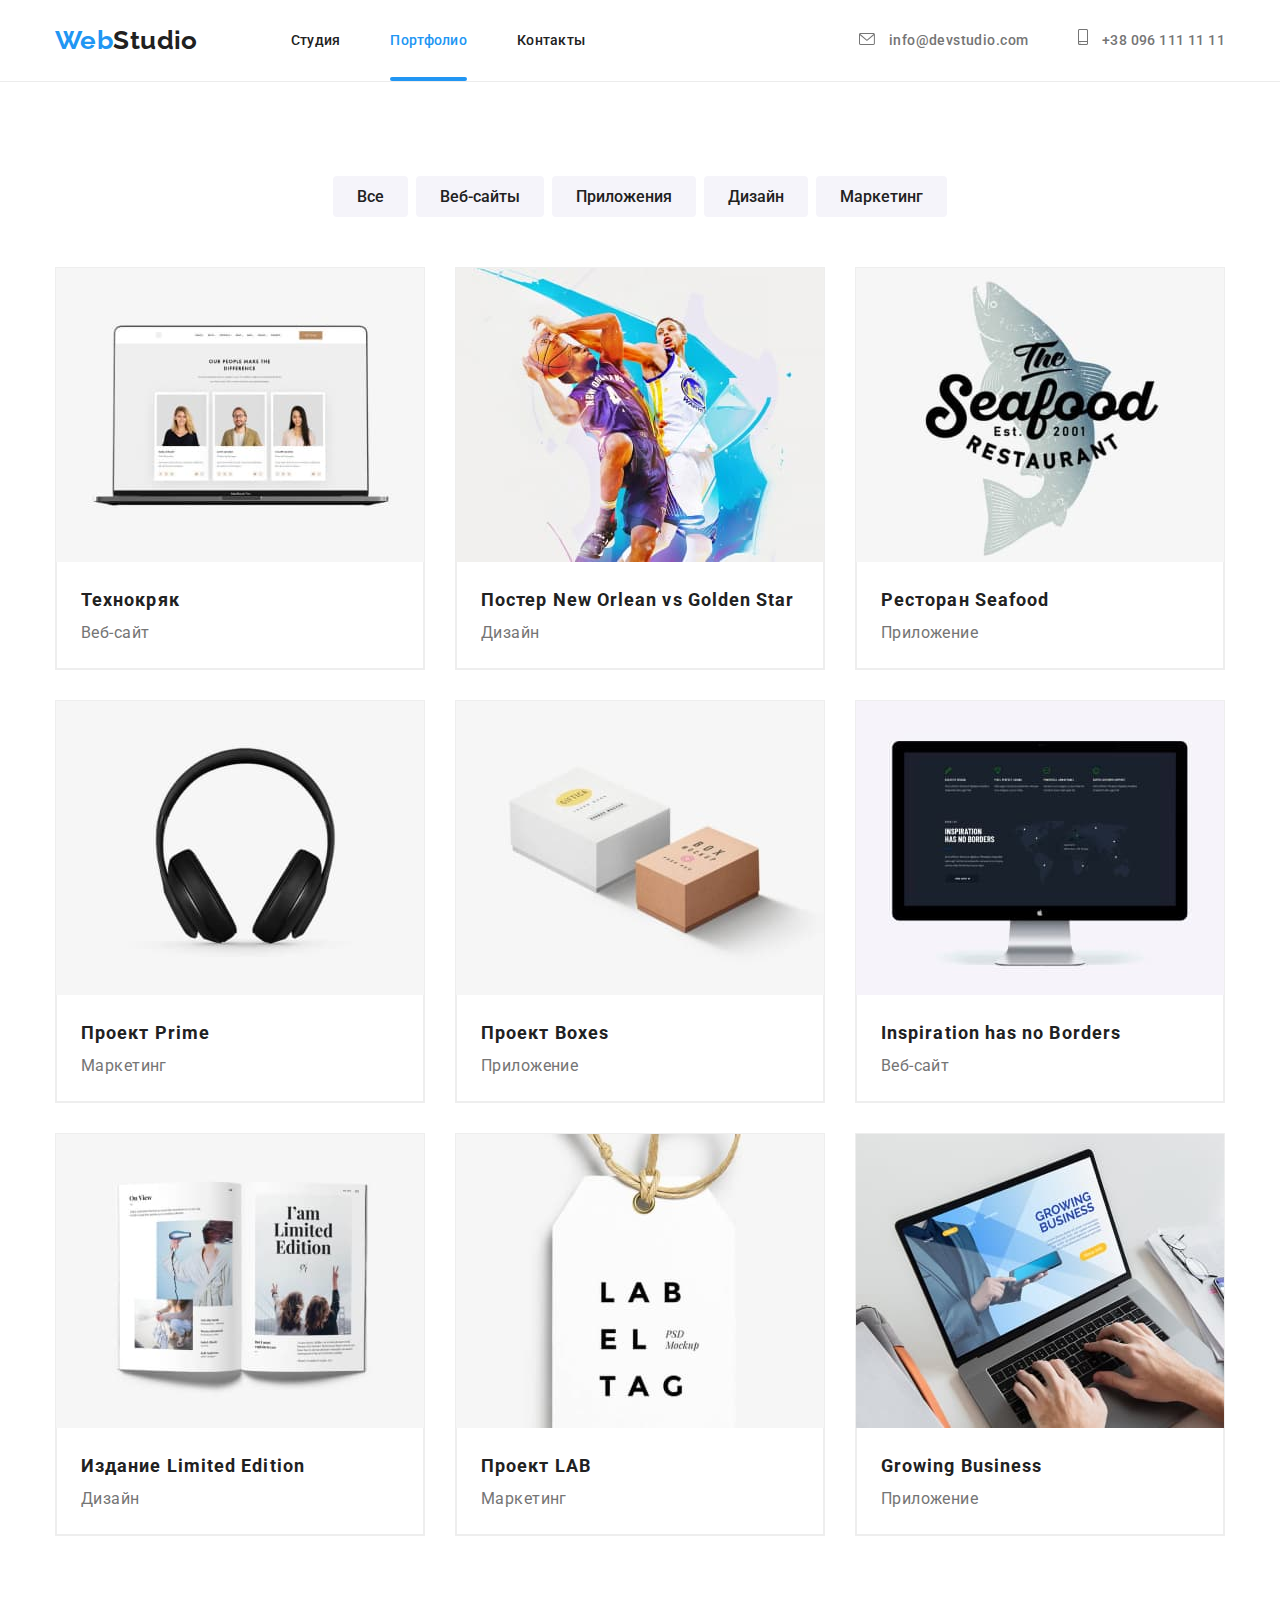
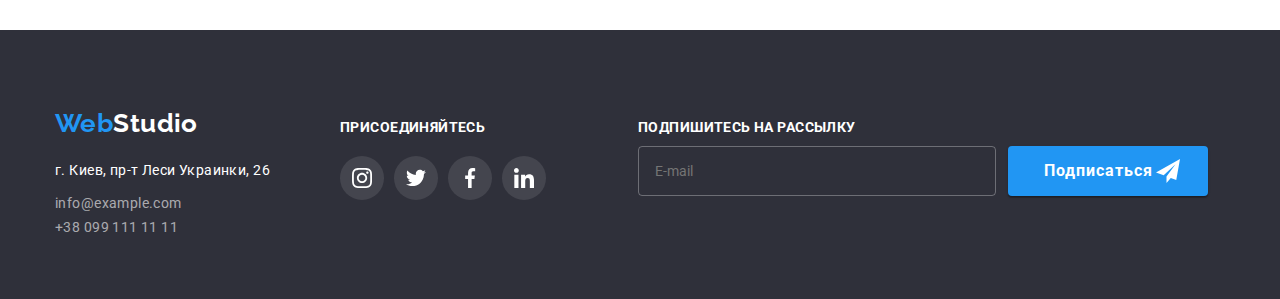
==== portfolio.html @ 6b0cdc9d "Добавление файлов с ДЗ 7" ====
<!DOCTYPE html>
<html lang="ru">
  <head>
    <meta charset="UTF-8" />
    <meta http-equiv="X-UA-Compatible" content="IE=edge" />
    <meta name="viewport" content="width=device-width, initial-scale=1.0" />
    <title>WebStudio - Portfolio</title>
    <link href="https://fonts.googleapis.com" rel="preconnect" />
    <link href="https://fonts.gstatic.com" rel="preconnect" crossorigin />
    <link
      href="https://fonts.googleapis.com/css2?family=Raleway:wght@700&family=Roboto:wght@400;500;700;900&display=swap"
      rel="stylesheet"
    />
    <link
      rel="stylesheet"
      href="https://cdnjs.cloudflare.com/ajax/libs/modern-normalize/1.1.0/modern-normalize.min.css"
    />
    <link rel="stylesheet" href="./css/main.min.css" />
  </head>
  <body>
    <header class="header">
      <div class="container header-container">
        <nav class="header__navigation">
          <a href="./index.html" class="logo logo--dark"
            ><span class="web">Web</span>Studio</a
          >
          <ul class="header__list list">
            <li class="header__item">
              <a href="./index.html" class="header__link">Студия</a>
            </li>
            <li class="header__item">
              <a href="./portfolio.html" class="header__link current"
                >Портфолио</a
              >
            </li>
            <li class="header__item">
              <a href="" class="header__link">Контакты</a>
            </li>
          </ul>
        </nav>
        <ul class="header__contacts list">
          <li class="header__contacts-item">
            <a href="mailto:info@devstudio.com" class="header__contacts-link">
              <svg class="header__contacts-icon" width="16" height="12">
                <use href="./images-studio/icons.svg#icon-mail"></use>
              </svg>
              info@devstudio.com</a
            >
          </li>
          <li class="header__contacts-item">
            <a href="tel:+380961111111" class="header__contacts-link">
              <svg class="header__contacts-icon" width="10" height="16">
                <use href="./images-studio/icons.svg#icon-smartphone"></use>
              </svg>
              +38 096 111 11 11</a
            >
          </li>
        </ul>
      </div>
    </header>

    <main>
      <section class="menu section">
        <div class="gallery container">
          <ul class="gallery__menu list">
            <li class="gallery__item">
              <button type="button" class="gallery__button">Все</button>
            </li>
            <li class="gallery__item">
              <button type="button" class="gallery__button">Веб-сайты</button>
            </li>
            <li class="gallery__item">
              <button type="button" class="gallery__button">Приложения</button>
            </li>
            <li class="gallery__item">
              <button type="button" class="gallery__button">Дизайн</button>
            </li>
            <li class="gallery__item">
              <button type="button" class="gallery__button">Маркетинг</button>
            </li>
          </ul>
        </div>
        <div class="container projects-container">
          <ul class="projects__list list">
            <li class="projects__item">
              <article class="projects__card">
                <div class="projects__thumb">
                  <img
                    src="./images-porfolio/portfolio1.jpg"
                    alt="Технокряк"
                    width="370"
                    height="294"
                  />
                  <div class="projects__modal">
                    <p>
                      Технокряк это современная площадка распространения
                      коронавируса. Компании используют эту платформу для
                      цифрового шпионажа и атак на защищённые сервера
                      конкурентов.
                    </p>
                  </div>
                </div>
                <div class="projects__wrap">
                  <h2 class="projects__name logo--dark">Технокряк</h2>
                  <p class="projects__info">Веб-сайт</p>
                </div>
              </article>
            </li>
            <li class="projects__item">
              <article class="projects__card">
                <div class="projects__thumb">
                  <img
                    src="./images-porfolio/portfolio2.jpg"
                    alt="Постер"
                    width="370"
                    height="294"
                  />
                  <div class="projects__modal">
                    <p>
                      Lorem ipsum dolor sit amet consectetur, adipisicing elit.
                      Tempora ducimus non voluptate distinctio! Repellendus qui
                      nesciunt suscipit aliquid?
                    </p>
                  </div>
                </div>
                <div class="projects__wrap">
                  <h2 class="projects__name logo--dark">
                    Постер New Orlean vs Golden Star
                  </h2>
                  <p class="projects__info">Дизайн</p>
                </div>
              </article>
            </li>
            <li class="projects__item">
              <article class="projects__card">
                <div class="projects__thumb">
                  <img
                    src="./images-porfolio/portfolio3.jpg"
                    alt="Ресторан"
                    width="370"
                    height="294"
                  />
                  <div class="projects__modal">
                    <p>
                      Lorem ipsum dolor sit amet consectetur, adipisicing elit.
                      Tempora ducimus non voluptate distinctio! Repellendus qui
                      nesciunt suscipit aliquid?
                    </p>
                  </div>
                </div>
                <div class="projects__wrap">
                  <h2 class="projects__name logo--dark">Ресторан Seafood</h2>
                  <p class="projects__info">Приложение</p>
                </div>
              </article>
            </li>
            <li class="projects__item">
              <article class="projects__card">
                <div class="projects__thumb">
                  <img
                    src="./images-porfolio/portfolio4.jpg"
                    alt="Проект Prime"
                    width="370"
                    height="294"
                  />
                  <div class="projects__modal">
                    <p>
                      Lorem ipsum dolor sit amet consectetur, adipisicing elit.
                      Tempora ducimus non voluptate distinctio! Repellendus qui
                      nesciunt suscipit aliquid?
                    </p>
                  </div>
                </div>
                <div class="projects__wrap">
                  <h2 class="projects__name logo--dark">Проект Prime</h2>
                  <p class="projects__info">Маркетинг</p>
                </div>
              </article>
            </li>
            <li class="projects__item">
              <article class="projects__card">
                <div class="projects__thumb">
                  <img
                    src="./images-porfolio/portfolio5.jpg"
                    alt="Проект Boxes"
                    width="370"
                    height="294"
                  />
                  <div class="projects__modal">
                    <p>
                      Lorem ipsum dolor sit amet consectetur, adipisicing elit.
                      Tempora ducimus non voluptate distinctio! Repellendus qui
                      nesciunt suscipit aliquid?
                    </p>
                  </div>
                </div>
                <div class="projects__wrap">
                  <h2 class="projects__name logo--dark">Проект Boxes</h2>
                  <p class="projects__info">Приложение</p>
                </div>
              </article>
            </li>
            <li class="projects__item">
              <article class="projects__card">
                <div class="projects__thumb">
                  <img
                    src="./images-porfolio/portfolio6.jpg"
                    alt="Без границ"
                    width="370"
                    height="294"
                  />
                  <div class="projects__modal">
                    <p>
                      Lorem ipsum dolor sit amet consectetur, adipisicing elit.
                      Tempora ducimus non voluptate distinctio! Repellendus qui
                      nesciunt suscipit aliquid?
                    </p>
                  </div>
                </div>
                <div class="projects__wrap">
                  <h2 class="projects__name logo--dark">Inspiration has no Borders</h2>
                  <p class="projects__info">Веб-сайт</p>
                </div>
              </article>
            </li>
            <li class="projects__item">
              <article class="projects__card">
                <div class="projects__thumb">
                  <img
                    src="./images-porfolio/portfolio7.jpg"
                    alt="Издание"
                    width="370"
                    height="294"
                  />
                  <div class="projects__modal">
                    <p>
                      Lorem ipsum dolor sit amet consectetur, adipisicing elit.
                      Tempora ducimus non voluptate distinctio! Repellendus qui
                      nesciunt suscipit aliquid?
                    </p>
                  </div>
                </div>
                <div class="projects__wrap">
                  <h2 class="projects__name logo--dark">Издание Limited Edition</h2>
                  <p class="projects__info">Дизайн</p>
                </div>
              </article>
            </li>
            <li class="projects__item">
              <article class="projects__card">
                <div class="projects__thumb">
                  <img
                    src="./images-porfolio/portfolio8.jpg"
                    alt="Проект LAB"
                    width="370"
                    height="294"
                  />
                  <div class="projects__modal">
                    <p>
                      Lorem ipsum dolor sit amet consectetur, adipisicing elit.
                      Tempora ducimus non voluptate distinctio! Repellendus qui
                      nesciunt suscipit aliquid?
                    </p>
                  </div>
                </div>
                <div class="projects__wrap">
                  <h2 class="projects__name logo--dark">Проект LAB</h2>
                  <p class="projects__info">Маркетинг</p>
                </div>
              </article>
            </li>
            <li class="projects__item">
              <article class="projects__card">
                <div class="projects__thumb">
                  <img
                    src="./images-porfolio/portfolio9.jpg"
                    alt="Бизнес"
                    width="370"
                    height="294"
                  />
                  <div class="projects__modal">
                    <p>
                      Lorem ipsum dolor sit amet consectetur, adipisicing elit.
                      Tempora ducimus non voluptate distinctio! Repellendus qui
                      nesciunt suscipit aliquid?
                    </p>
                  </div>
                </div>
                <div class="projects__wrap">
                  <h2 class="projects__name logo--dark">Growing Business</h2>
                  <p class="projects__info">Приложение</p>
                </div>
              </article>
            </li>
          </ul>
        </div>
      </section>
    </main>

    <footer class="footer">
      <div class="container footer__container">
        <div>
          <a href="./index.html" class="logo"
            ><span class="web">Web</span><span class="logo--light">Studio</span></a
          >
          <address class="footer-nav">
            <p class="footer__address">г. Киев, пр-т Леси Украинки, 26</p>
            <a href="mailto:info@example.com" class="footer__link"
              >info@example.com</a
            >
            <a href="tel:+380991111111" class="footer__link"
              >+38 099 111 11 11</a
            >
          </address>
        </div>
        <div class="footer__social-networks">
          <p class="social__networks-title">Присоединяйтесь</p>
          <ul class="social__networks-list list">
            <li class="social__networks-item">
              <a href="" class="social__networks-link">
                <svg class="social__networks-icon" width="20" height="20">
                  <use href="./images-studio/icons.svg#icon-instagram"></use>
                </svg>
              </a>
            </li>
            <li class="social__networks-item">
              <a href="" class="social__networks-link">
                <svg class="social__networks-icon" width="20" height="20">
                  <use href="./images-studio/icons.svg#icon-twitter"></use>
                </svg>
              </a>
            </li>
            <li class="social__networks-item">
              <a href="" class="social__networks-link">
                <svg class="social__networks-icon" width="20" height="20">
                  <use href="./images-studio/icons.svg#icon-facebook"></use>
                </svg>
              </a>
            </li>
            <li class="social__networks-item">
              <a href="" class="social__networks-link">
                <svg class="social__networks-icon" width="20" height="20">
                  <use href="./images-studio/icons.svg#icon-linkedin"></use>
                </svg>
              </a>
            </li>
          </ul>
        </div>
        <div class="footer__join-container">
          <h3>Подпишитесь на рассылку</h3>
          <div class="footer__join">
            <label class="footer-label">
              <input
                class="footer__join-input"
                type="email"
                name="userEmail"
                placeholder="E-mail"
                required
              />
            </label>
            <button class="footer__join-button button" type="submit">
              Подписаться
            </button>
            <svg class="footer__join-icon" width="24" height="24">
              <use href="./images-studio/icons.svg#icon-send"></use>
            </svg>
          </div>
        </div>
      </div>
    </footer>
  </body>
</html>
---- css/main.min.css ----
:root{--primary-text-color: #757575;--title-text-color: #212121;--accent-color: #2196f3;--background-button: #188ce8;--white-color: #ffffff;--background-color: #e5e5e5;--hero-background-color: #2f303a;--second-accent-color: #000000;--grid-background: #f5f4fa;--icon-color: #afb1b8}body{background-color:var(--title-color);color:var(--primary-text-color);font-family:Roboto, sans-serif;letter-spacing:0.03em;font-weight:400;font-size:14px;line-height:1.7}html{box-sizing:border-box}*,*::after,*::before{box-sizing:inherit}img{display:block}.list{list-style:none;padding:0;margin:0}h1,h2,h3,p,ul{margin-top:0;margin-bottom:0}.web{color:var(--accent-color)}.section{padding:94px 0px}.container{width:1200px;margin-left:auto;margin-right:auto;padding-left:15px;padding-right:15px}.header-container{display:flex;justify-content:space-between}.header{border-bottom:1px solid #ececec}.header__navigation{display:flex;align-items:center}.header__list{display:flex;justify-content:space-between;margin-left:93px}.header .logo{color:var(--second-accent-color);font-family:Raleway;font-weight:700;font-size:26px;line-height:1.2;text-decoration:none;transition-property:color;transition-duration:250ms;transition-timing-function:cubic-bezier(0.4, 0, 0.2, 1)}.header .logo:hover{color:var(--accent-color)}.header .logo--dark{color:var(--title-text-color)}.header .logo--light{color:var(--white-color)}.header__item,.header__contacts-item{margin-right:50px}.header__item:last-child,.header__contacts-item:last-child{margin-right:0}.header__link{display:block;color:var(--primary-text-color);letter-spacing:0.02em;padding-top:32px;padding-bottom:32px;position:relative;transition:color 250ms cubic-bezier(0.4, 0, 0.2, 1)}.header__link:hover,.header__link:focus{color:var(--accent-color)}.header__link,.header__contacts-link,.header__link.current{color:var(--title-text-color);font-weight:500;font-size:14px;line-height:1.2;text-decoration:none;transition-property:color;transition-duration:250ms;transition-timing-function:cubic-bezier(0.4, 0, 0.2, 1)}.header__contacts-link:hover,.header__contacts-link:focus{color:var(--accent-color)}.header__link.current{color:var(--accent-color)}.header__link.current::after{content:"";width:100%;height:4px;border-radius:2px;background-color:var(--accent-color);position:absolute;left:0;bottom:0}.header__contacts{display:flex;margin-left:auto;align-items:center}.header__contacts-link{color:var(--primary-text-color);text-decoration:none;transition:color 250ms cubic-bezier(0.4, 0, 0.2, 1)}.header__contacts-icon{fill:currentColor;margin-right:10px}.hero{display:flex;padding-top:0;text-align:center;padding-top:200px;padding-bottom:200px;border:1px solid #ececec}.hero__title{color:var(--white-color);font-weight:900;font-size:44px;line-height:1.36;text-align:center;letter-spacing:0.06em;margin-top:0;margin-bottom:30px;text-transform:uppercase}.hero__button{display:inline-block;border-radius:4px;border:4px transparent;color:var(--white-color);background-color:var(--background-button);min-width:200px;height:50px;font-family:inherit;font-weight:700;font-size:16px;line-height:1.87;cursor:pointer;transition:color 250ms cubic-bezier(0.4, 0, 0.2, 1),background-color 250ms cubic-bezier(0.4, 0, 0.2, 1)}.hero__button:hover,.hero__button:focus{color:var(--accent-color);background-color:var(--white-color)}.hero.section{margin-left:auto;margin-right:auto;max-width:1600px;height:600px;background-color:var(--hero-background-color);background-image:linear-gradient(rgba(47,48,58,0.4), rgba(47,48,58,0.4)),url(../images-studio/header-bg.jpg);background-repeat:no-repeat;background-size:cover;background-position:center}.feature__list{display:flex;flex-direction:row;flex-wrap:nowrap}.feature__item{width:270px;margin-right:30px}.feature__item:last-child{margin-right:0}.feature__title{color:var(--title-text-color);font-weight:700;font-size:14px;line-height:1.1;text-transform:uppercase;margin-bottom:10px}.feature__text{color:var(--text-color);font-size:14px;line-height:1.7}.feature__box{margin-bottom:30px;height:120px;display:flex;justify-content:center;align-items:center;background:#f5f4fa;border-radius:4px}.feature__icon{width:70px;height:70px}.work{padding-top:0px}.work__title{color:var(--title-text-color);font-weight:700;font-size:36px;line-height:1.2;text-align:center;margin-bottom:50px}.work__list{display:flex;justify-content:space-between}.work__item{position:relative}.work__item:last-child{margin-right:0}.work__mission{display:block;position:absolute;background-color:rgba(47,48,58,0.8);height:70px;width:370px;top:50%;left:50%;transform:translate(-50%, 110%)}.work__mission-title{font-style:normal;font-weight:700;font-size:14px;line-height:16px;text-align:center;letter-spacing:0.03em;text-transform:uppercase;color:#ffffff;align-items:center;padding:27px 82px 27px 83px}.team{display:flex;padding-top:94px;padding-bottom:94px;background-color:#f5f4fa;margin-bottom:0}.team__title{color:var(--title-text-color);font-weight:700;font-size:36px;line-height:1.2;text-align:center;margin-bottom:50px}.team__item{background-color:var(--white-color);margin-right:30px;border-radius:0px 0px 4px 4px;box-shadow:0px 1px 3px rgba(0,0,0,0.12),0px 1px 1px rgba(0,0,0,0.14),0px 2px 1px rgba(0,0,0,0.2)}.team__item:last-child{margin-right:0}.team__list{display:flex}.team__wrap{border-radius:0px 0px 4px 4px;padding-top:30px;padding-bottom:30px}.team__list-title{color:var(--title-text-color);font-weight:500;font-size:16px;line-height:1.19;text-align:center;margin-bottom:10px}.team__list-position{color:var(--text-color);font-size:16px;line-height:1.19;text-align:center;margin-bottom:16px}.team__item{margin-right:30px}.team__item:last-child{margin-right:0}.team__social-list{display:flex;list-style:none;align-items:center;padding-left:32px}.team__social-item+.team__social-item{margin-left:10px}.team__social-link{width:44px;height:44px;background-color:#ffffff;border-radius:50%;display:flex;justify-content:center;align-items:center;color:var(--icon-color);transition:background-color 250ms cubic-bezier(0.4, 0, 0.2, 1),color 250ms cubic-bezier(0.4, 0, 0.2, 1)}.team__social-link:hover,.team__social-link:focus{background-color:#2196f3;color:#ffffff}.team__social-icon{fill:currentColor}.clients.list{display:flex}.clients__title{text-align:center;margin-bottom:50px;font-weight:700;font-size:36px;line-height:1.1;letter-spacing:0.03em;color:var(--second-accent-color)}.clients__item{margin-right:30px}.clients__item:last-child{margin-right:0}.clients__link{display:flex;justify-content:center;align-items:center;width:170px;height:92px;border:1px solid #afb1b8;border-radius:4px;fill:#afb1b8;transition:border 250ms cubic-bezier(0.4, 0, 0.2, 1),color 250ms cubic-bezier(0.4, 0, 0.2, 1)}.clients__link:hover,.clients__link:focus{border:1px solid var(--accent-color);border-radius:4px;fill:var(--accent-color);border-color:var(--accent-color)}.clients__icon{transition:fill 250ms cubic-bezier(0.4, 0, 0.2, 1)}.clients__icon:hover,.clients__icon:focus{fill:var(--accent-color);border-color:var(--accent-color)}.footer{background-color:var(--hero-background-color);padding-top:60px;padding-bottom:60px}.footer__container{display:flex;align-items:baseline}.footer .logo{color:var(--white-color);margin-bottom:20px;display:flex;font-family:Raleway;text-decoration:none;font-weight:700;font-size:26px;line-height:1.19}.footer .logo:hover{color:var(--accent-color)}.footer__address,.footer__link{color:var(--white-color);font-style:normal;font-size:14px;line-height:1.7}.footer__link{color:rgba(255,255,255,0.6);display:block;text-decoration:none}.footer__link:hover,.footer__link:focus{color:var(--accent-color)}.footer__address{margin-bottom:9px}.footer__social-networks{margin-left:70px}.footer__join-container{align-items:baseline;margin-left:93px;width:570px;height:86px}.footer__join-container h3{color:#ffffff;font-weight:700;font-size:14px;line-height:1.14;letter-spacing:0.03em;text-transform:uppercase;margin-top:30px;margin-bottom:10px}.footer__join{position:relative;display:flex;align-items:center}.footer__join-button{display:block;font-weight:700;font-size:16px;line-height:1.87;letter-spacing:0.06em;align-items:center;text-align:center;color:#ffffff;background-color:var(--accent-color);padding:10px 56px 10px 36px;min-width:200px;justify-content:center;border-radius:4px;border:none;box-shadow:0px 1px 3px rgba(0,0,0,0.12),0px 1px 1px rgba(0,0,0,0.14),0px 2px 1px rgba(0,0,0,0.2);transition:background-color 250ms cubic-bezier(0.4, 0, 0.2, 1),color 250ms cubic-bezier(0.4, 0, 0.2, 1)}.footer__join-button:hover,.footer__join-button:focus{color:var(--accent-color);background-color:var(--title-text-color)}.footer__join-input{width:358px;height:50px;margin-right:12px;background-color:transparent;border:1px solid rgba(255,255,255,0.3);box-sizing:border-box;border-radius:4px;font-size:14px;outline:none;padding-left:16px;color:#ffffff}.footer__join-icon{position:absolute;right:28px;top:50%;transform:translateY(-50%);margin-left:10px;fill:#ffffff}.social__networks-title{color:var(--white-color);font-weight:700;font-size:14px;line-height:1.1;text-transform:uppercase}.social__networks-list{display:flex;width:205px;margin-top:20px;padding:0px}.social__networks-list:hover{border-color:var(--accent-color)}.social__networks-item:not(:last-child){margin-right:10px}.social__networks-link{display:flex;width:44px;height:44px;justify-content:center;align-items:center;background-color:rgba(255,255,255,0.1);border-radius:50%;transition:250ms cubic-bezier(0.4, 0, 0.2, 1)}.social__networks-link:hover,.social__networks-link:focus{background-color:var(--accent-color)}.social__networks-icon{fill:var(--white-color)}.social__networks-icon:hover,.social__networks-icon:focus{background-color:var(--accent-color)}.backdrop{position:fixed;height:100vh;width:100vw;top:0;left:50%;display:flex;align-items:center;justify-content:center;transform:translateX(-50%);background-color:rgba(0,0,0,0.2);transition:opacity 250ms cubic-bezier(0.4, 0, 0.2, 1)}.backdrop.is-hidden{opacity:0;visibility:hidden;pointer-events:none}.modal{position:absolute;top:50%;left:50%;transform:translate(-50%, -50%);min-height:581px;width:528px;background:#ffffff;box-shadow:0px 1px 3px rgba(0,0,0,0.12),0px 1px 1px rgba(0,0,0,0.14),0px 2px 1px rgba(0,0,0,0.2);border-radius:4px;transition:250ms cubic-bezier(0.4, 0, 0.2, 1);padding:40px}.modal__close-btn{position:absolute;top:8px;right:8px;padding:4px 3px 3px 3px;width:30px;height:30px;background-color:transparent;border:1px solid rgba(0,0,0,0.1);cursor:pointer;border-radius:50%;justify-content:center;text-align:center;transition:fill 250ms cubic-bezier(0.4, 0, 0.2, 1)}.modal__close-btn:hover{fill:var(--accent-color)}.modal__close-icon{position:absolute;left:17.22%;right:16.67%;top:20.67%;bottom:22.22%;color:#000;transition:fill 250ms cubic-bezier(0.4, 0, 0.2, 1)}.modal__title{font-style:normal;font-weight:700;font-size:20px;line-height:23px;text-align:center;letter-spacing:0.03em;color:var(--title-text-color);margin-bottom:20px}.modal__input{width:100%;height:40px;border:1px solid rgba(33,33,33,0.2);padding-left:25px;border-radius:4px;padding:10px;padding-left:42px;color:var(--accent-color);font-size:14px;outline:none;transition:border 250ms cubic-bezier(0.4, 0, 0.2, 1)}.modal__input:focus{border-color:var(--accent-color)}.modal__input:focus+.input-icon{fill:var(--accent-color)}.modal__field{margin-bottom:10px}.modal__label{font-style:normal;font-weight:400;font-size:12px;line-height:1.17;letter-spacing:0.01em;display:block;position:relative;margin-bottom:4px;color:var(--primary-text-color)}.modal__text{width:100%;height:120px;border:1px solid rgba(33,33,33,0.2);box-sizing:border-box;border-radius:4px;padding:10px;color:var(--accent-color);font-size:14px;outline:none;resize:none;transition:border 250ms cubic-bezier(0.4, 0, 0.2, 1)}.modal__text:focus{border-color:var(--accent-color)}.modal__check:checked+.check-text span{background-color:var(--accent-color);border-color:transparent}.modal__check.visually-hidden{visibility:hidden;position:absolute}.modal__policy{display:flex}.input-wrap{position:relative}.input-icon{position:absolute;left:12px;top:50%;transform:translateY(-50%);transition:color 250ms cubic-bezier(0.4, 0, 0.2, 1)}.check-text{display:flex;font-style:normal;font-weight:normal;font-size:14px;line-height:1.71;letter-spacing:0.03em;color:var(--primary-text-color);transition:background-color 250ms cubic-bezier(0.4, 0, 0.2, 1),border 250ms cubic-bezier(0.4, 0, 0.2, 1)}.check-text span{width:16px;height:15px;border:2px solid var(--title-text-color);border-radius:2px;margin-right:5px;display:flex;align-items:center;justify-content:center}.icon-check{fill:transparent}.check-link{font-style:normal;font-weight:400;font-size:14px;line-height:1.71;letter-spacing:0.03em;text-decoration-line:underline;color:var(--accent-color)}.submit-btn{display:block;font-weight:700;font-size:16px;line-height:1.87;letter-spacing:0.06em;align-items:center;display:block;text-align:center;color:#ffffff;background-color:var(--accent-color);padding:10px 56px;min-width:200px;margin-top:30px;margin-left:124px;margin-right:124px;justify-content:center;border-radius:4px;border:none;box-shadow:0px 1px 3px rgba(0,0,0,0.12),0px 1px 1px rgba(0,0,0,0.14),0px 2px 1px rgba(0,0,0,0.2);transition:color 250ms cubic-bezier(0.4, 0, 0.2, 1),background-color 250ms cubic-bezier(0.4, 0, 0.2, 1)}.submit-btn:hover,.submit-btn:focus{color:var(--accent-color);background-color:#ffffff}.gallery__menu{display:flex;justify-content:center;margin-bottom:50px}.gallery__item{margin-right:8px}.gallery__button{color:var(--title-text-color);background-color:var(--grid-background);font-family:inherit;font-weight:500;font-size:16px;line-height:1.6;padding:6px 22px;border-radius:4px;border-color:transparent;min-height:38px;cursor:pointer;transition:color 250ms cubic-bezier(0.4, 0, 0.2, 1),background-color 250ms cubic-bezier(0.4, 0, 0.2, 1)}.gallery__button:hover,.gallery__button:focus{color:var(--white-color);background-color:var(--accent-color);box-shadow:0px 4px 4px rgba(0,0,0,0.25)}.gallery__item:last-child{margin-right:0px}.projects__container{display:flex;flex-wrap:wrap}.projects__list .projects__wrap{padding:20px 24px}.projects__wrap{padding:30px 30px 16px 30px;border:1px solid #eeeeee;border-top:0px}.projects__thumb{position:relative;overflow:hidden}.projects__card{border:1px solid #eeeeee;background-color:#ffffff}.projects__card:hover .projects__modal{opacity:1;transform:translateY(0%)}.projects__modal{display:block;position:absolute;top:0;padding:63px 24px;background-color:rgba(33,150,243,0.9);width:100%;height:100%;opacity:0;transition:transform 250ms cubic-bezier(0.4, 0, 0.2, 1),opacity 250ms cubic-bezier(0.4, 0, 0.2, 1);transform:translateY(100%)}.projects__modal p{font-style:normal;font-weight:400;font-size:18px;line-height:1.56;letter-spacing:0.03em;color:#ffffff;transform:translateY(0%)}.projects__list{display:flex;flex-wrap:wrap}.projects__item{width:370px;font-size:16px;line-height:1.8;margin-right:30px;margin-bottom:30px;width:370px;width:calc((100% - 2 * 30px) / 3)}.projects__item:hover,.projects__item:focus{box-shadow:0px 1px 1px rgba(0,0,0,0.12),0px 4px 4px rgba(0,0,0,0.06),1px 4px 6px rgba(0,0,0,0.16)}.projects__item:nth-child(3n){margin-right:0}.projects__item:nth-last-child(-n+3){margin-bottom:0}.projects__name{color:var(--title-text-color);font-weight:700;font-size:18px;line-height:2;letter-spacing:0.06em}.projects__info{color:var(--text-color);font-size:16px;line-height:1.87}
/*# sourceMappingURL=main.min.css.map */
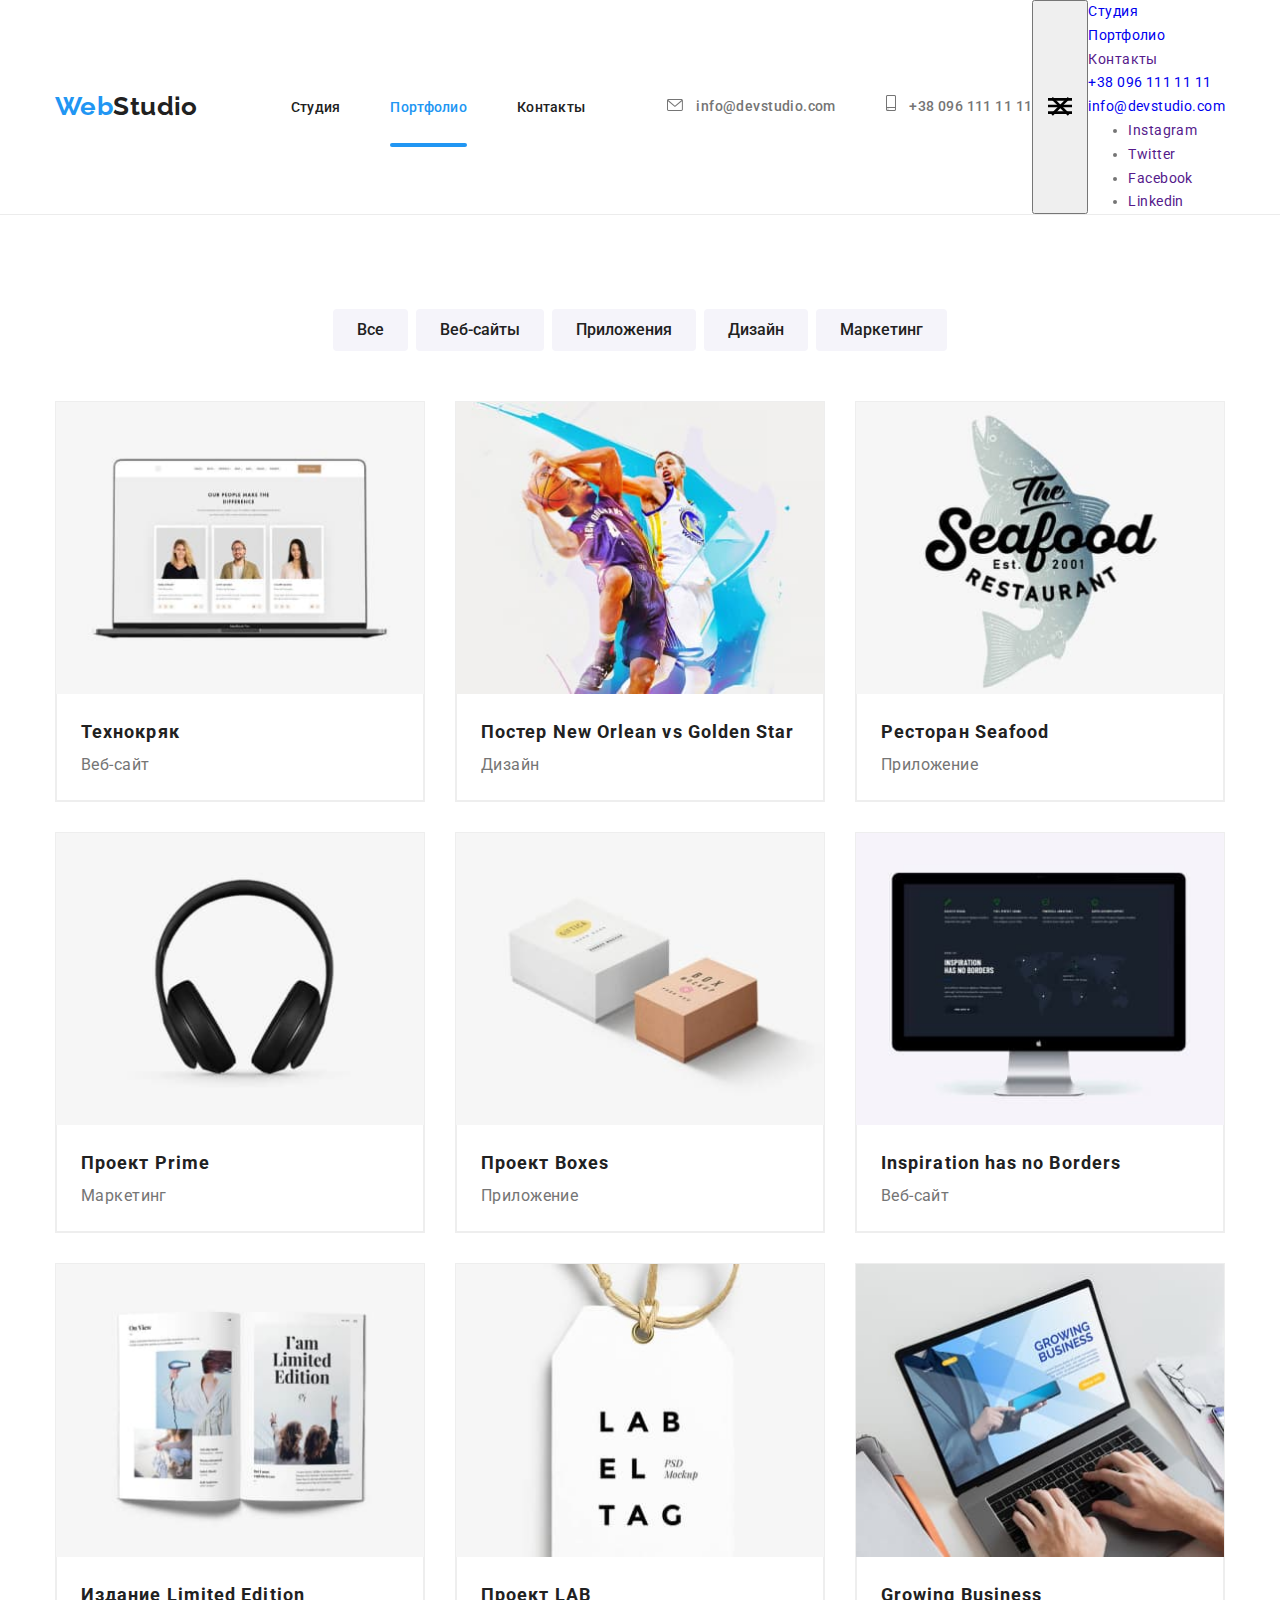
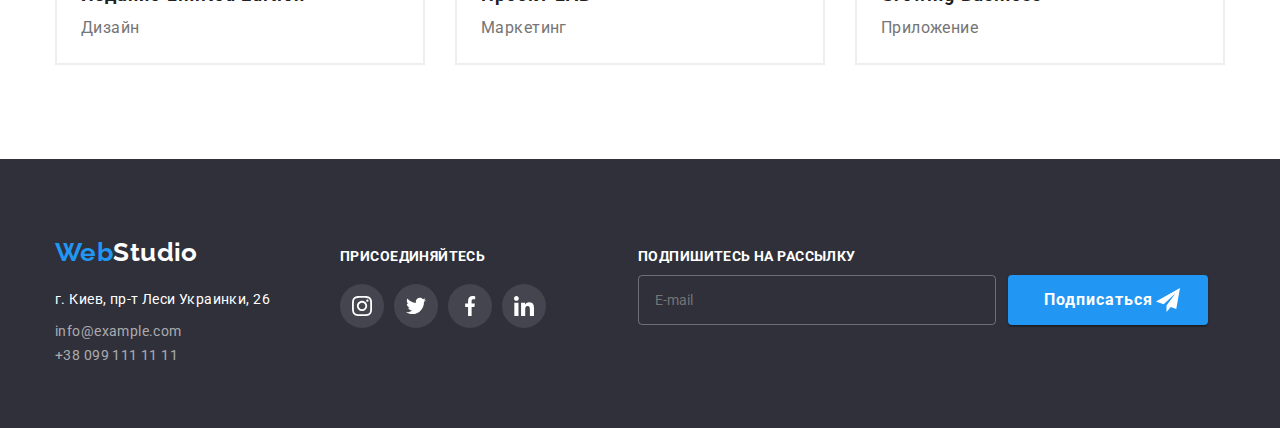
==== commit d75dd583: "Замена всех картинок" ====
--- a/portfolio.html
+++ b/portfolio.html
@@ -56,6 +56,72 @@
             >
           </li>
         </ul>
+        <button
+          class="menu-btn"
+          type="button"
+          data-menu-button
+          aria-expanded="false"
+        >
+          <svg class="menu-btn-icon" width="40" height="40" aria-label="true">
+            <use
+              class="icon-open"
+              href="./images-studio/icons.svg#menu-open-icon"
+            ></use>
+            <use
+              class="icon-close"
+              href="./images-studio/icons.svg#menu-close-icon"
+            ></use>
+          </svg>
+        </button>
+        <div class="modal-menu" data-menu>
+          <ul class="modal-menu__list list">
+            <li class="modal-menu__item">
+              <a
+                class="modal-menu__link modal-menu__link--current"
+                href="./index.html"
+                >Студия</a
+              >
+            </li>
+            <li class="modal-menu__item">
+              <a class="modal-menu__link" href="./portfolio.html">Портфолио</a>
+            </li>
+            <li class="modal-menu__item">
+              <a class="modal-menu__link" href="">Контакты</a>
+            </li>
+          </ul>
+          <div class="modal-menu__wraper">
+            <ul class="modal-menu__contacts list">
+              <li class="modal-menu__contacts-item">
+                <a
+                  class="modal-menu__contacts-link tel"
+                  href="tel:+380961111111"
+                  >+38 096 111 11 11</a
+                >
+              </li>
+              <li class="modal-menu__contacts-item">
+                <a
+                  class="modal-menu__contacts-link"
+                  href="mailto:info@devstudio.com"
+                  >info@devstudio.com</a
+                >
+              </li>
+            </ul>
+            <ul class="socials">
+              <li class="socials__item">
+                <a href="" class="socials__link">Instagram</a>
+              </li>
+              <li class="socials__item">
+                <a href="" class="socials__link">Twitter</a>
+              </li>
+              <li class="socials__item">
+                <a href="" class="socials__link">Facebook</a>
+              </li>
+              <li class="socials__item">
+                <a href="" class="socials__link">Linkedin</a>
+              </li>
+            </ul>
+          </div>
+        </div>
       </div>
     </header>
 
@@ -85,12 +151,37 @@
             <li class="projects__item">
               <article class="projects__card">
                 <div class="projects__thumb">
-                  <img
-                    src="./images-porfolio/portfolio1.jpg"
-                    alt="Технокряк"
-                    width="370"
-                    height="294"
-                  />
+                  <picture>
+                    <source
+                      srcset="
+                        ./images-portfolio/portfolio1-desk.jpg    1x,
+                        ./images-portfolio/portfolio1@2x-desk.jpg 2x
+                      "
+                      media="(min-width:1200px)"
+                      type="image/jpg"
+                    />
+                    <source
+                      srcset="
+                        ./images-portfolio/portfolio1-tab.jpg    1x,
+                        ./images-portfolio/portfolio1@2x-tab.jpg 2x
+                      "
+                      media="(min-width:768px)"
+                      type="image/jpg"
+                    />
+                    <source
+                      srcset="
+                        ./images-portfolio/portfolio1-mob.jpg    1x,
+                        ./images-portfolio/portfolio1@2x-mob.jpg 2x
+                      "
+                      media="(max-width:767px)"
+                      type="image/jpg"
+                    />
+                    <img
+                      src="./images-portfolio/portfolio1-mob.jpg"
+                      alt="Технокряк"
+                      width="370"
+                    />
+                  </picture>
                   <div class="projects__modal">
                     <p>
                       Технокряк это современная площадка распространения
@@ -109,12 +200,37 @@
             <li class="projects__item">
               <article class="projects__card">
                 <div class="projects__thumb">
-                  <img
-                    src="./images-porfolio/portfolio2.jpg"
-                    alt="Постер"
-                    width="370"
-                    height="294"
-                  />
+                  <picture>
+                    <source
+                      srcset="
+                        ./images-portfolio/portfolio2-desk.jpg    1x,
+                        ./images-portfolio/portfolio2@2x-desk.jpg 2x
+                      "
+                      media="(min-width:1200px)"
+                      type="image/jpg"
+                    />
+                    <source
+                      srcset="
+                        ./images-portfolio/portfolio2-tab.jpg    1x,
+                        ./images-portfolio/portfolio2@2x-tab.jpg 2x
+                      "
+                      media="(min-width:768px)"
+                      type="image/jpg"
+                    />
+                    <source
+                      srcset="
+                        ./images-portfolio/portfolio2-mob.jpg    1x,
+                        ./images-portfolio/portfolio2@2x-mob.jpg 2x
+                      "
+                      media="(max-width:767px)"
+                      type="image/jpg"
+                    />
+                    <img
+                      src="./images-portfolio/portfolio2-mob.jpg"
+                      alt="Постер"
+                      width="370"
+                    />
+                  </picture>
                   <div class="projects__modal">
                     <p>
                       Lorem ipsum dolor sit amet consectetur, adipisicing elit.
@@ -134,12 +250,37 @@
             <li class="projects__item">
               <article class="projects__card">
                 <div class="projects__thumb">
-                  <img
-                    src="./images-porfolio/portfolio3.jpg"
-                    alt="Ресторан"
-                    width="370"
-                    height="294"
-                  />
+                  <picture>
+                    <source
+                      srcset="
+                        ./images-portfolio/portfolio3-desk.jpg    1x,
+                        ./images-portfolio/portfolio3@2x-desk.jpg 2x
+                      "
+                      media="(min-width:1200px)"
+                      type="image/jpg"
+                    />
+                    <source
+                      srcset="
+                        ./images-portfolio/portfolio3-tab.jpg    1x,
+                        ./images-portfolio/portfolio3@2x-tab.jpg 2x
+                      "
+                      media="(min-width:768px)"
+                      type="image/jpg"
+                    />
+                    <source
+                      srcset="
+                        ./images-portfolio/portfolio3-mob.jpg    1x,
+                        ./images-portfolio/portfolio3@2x-mob.jpg 2x
+                      "
+                      media="(max-width:767px)"
+                      type="image/jpg"
+                    />
+                    <img
+                      src="./images-portfolio/portfolio3-mob.jpg"
+                      alt="Ресторан"
+                      width="370"
+                    />
+                  </picture>
                   <div class="projects__modal">
                     <p>
                       Lorem ipsum dolor sit amet consectetur, adipisicing elit.
@@ -157,12 +298,37 @@
             <li class="projects__item">
               <article class="projects__card">
                 <div class="projects__thumb">
-                  <img
-                    src="./images-porfolio/portfolio4.jpg"
-                    alt="Проект Prime"
-                    width="370"
-                    height="294"
-                  />
+                  <picture>
+                    <source
+                      srcset="
+                        ./images-portfolio/portfolio4-desk.jpg    1x,
+                        ./images-portfolio/portfolio4@2x-desk.jpg 2x
+                      "
+                      media="(min-width:1200px)"
+                      type="image/jpg"
+                    />
+                    <source
+                      srcset="
+                        ./images-portfolio/portfolio4-tab.jpg    1x,
+                        ./images-portfolio/portfolio4@2x-tab.jpg 2x
+                      "
+                      media="(min-width:768px)"
+                      type="image/jpg"
+                    />
+                    <source
+                      srcset="
+                        ./images-portfolio/portfolio4-mob.jpg    1x,
+                        ./images-portfolio/portfolio4@2x-mob.jpg 2x
+                      "
+                      media="(max-width:767px)"
+                      type="image/jpg"
+                    />
+                    <img
+                      src="./images-portfolio/portfolio4-mob.jpg"
+                      alt="Проект Prime"
+                      width="370"
+                    />
+                  </picture>
                   <div class="projects__modal">
                     <p>
                       Lorem ipsum dolor sit amet consectetur, adipisicing elit.
@@ -180,12 +346,37 @@
             <li class="projects__item">
               <article class="projects__card">
                 <div class="projects__thumb">
-                  <img
-                    src="./images-porfolio/portfolio5.jpg"
-                    alt="Проект Boxes"
-                    width="370"
-                    height="294"
-                  />
+                  <picture>
+                    <source
+                      srcset="
+                        ./images-portfolio/portfolio5-desk.jpg    1x,
+                        ./images-portfolio/portfolio5@2x-desk.jpg 2x
+                      "
+                      media="(min-width:1200px)"
+                      type="image/jpg"
+                    />
+                    <source
+                      srcset="
+                        ./images-portfolio/portfolio5-tab.jpg    1x,
+                        ./images-portfolio/portfolio5@2x-tab.jpg 2x
+                      "
+                      media="(min-width:768px)"
+                      type="image/jpg"
+                    />
+                    <source
+                      srcset="
+                        ./images-portfolio/portfolio5-mob.jpg    1x,
+                        ./images-portfolio/portfolio5@2x-mob.jpg 2x
+                      "
+                      media="(max-width:767px)"
+                      type="image/jpg"
+                    />
+                    <img
+                      src="./images-portfolio/portfolio5-mob.jpg"
+                      alt="Проект Boxes"
+                      width="370"
+                    />
+                  </picture>
                   <div class="projects__modal">
                     <p>
                       Lorem ipsum dolor sit amet consectetur, adipisicing elit.
@@ -203,22 +394,49 @@
             <li class="projects__item">
               <article class="projects__card">
                 <div class="projects__thumb">
-                  <img
-                    src="./images-porfolio/portfolio6.jpg"
-                    alt="Без границ"
-                    width="370"
-                    height="294"
-                  />
-                  <div class="projects__modal">
-                    <p>
-                      Lorem ipsum dolor sit amet consectetur, adipisicing elit.
-                      Tempora ducimus non voluptate distinctio! Repellendus qui
-                      nesciunt suscipit aliquid?
-                    </p>
-                  </div>
-                </div>
-                <div class="projects__wrap">
-                  <h2 class="projects__name logo--dark">Inspiration has no Borders</h2>
+                  <picture>
+                    <source
+                      srcset="
+                        ./images-portfolio/portfolio6-desk.jpg    1x,
+                        ./images-portfolio/portfolio6@2x-desk.jpg 2x
+                      "
+                      media="(min-width:1200px)"
+                      type="image/jpg"
+                    />
+                    <source
+                      srcset="
+                        ./images-portfolio/portfolio6-tab.jpg    1x,
+                        ./images-portfolio/portfolio6@2x-tab.jpg 2x
+                      "
+                      media="(min-width:768px)"
+                      type="image/jpg"
+                    />
+                    <source
+                      srcset="
+                        ./images-portfolio/portfolio6-mob.jpg    1x,
+                        ./images-portfolio/portfolio6@2x-mob.jpg 2x
+                      "
+                      media="(max-width:767px)"
+                      type="image/jpg"
+                    />
+                    <img
+                      src="./images-portfolio/portfolio6-mob.jpg"
+                      alt="Без границ"
+                      width="370"
+                    />
+                  </picture>
+                  <div class="projects__modal">
+                    <p>
+                      Lorem ipsum dolor sit amet consectetur, adipisicing elit.
+                      Tempora ducimus non voluptate distinctio! Repellendus qui
+                      nesciunt suscipit aliquid?
+                    </p>
+                  </div>
+                </div>
+                <div class="projects__wrap">
+                  <h2 class="projects__name logo--dark">
+                    Inspiration has no Borders
+                  </h2>
                   <p class="projects__info">Веб-сайт</p>
                 </div>
               </article>
@@ -226,22 +444,49 @@
             <li class="projects__item">
               <article class="projects__card">
                 <div class="projects__thumb">
-                  <img
-                    src="./images-porfolio/portfolio7.jpg"
-                    alt="Издание"
-                    width="370"
-                    height="294"
-                  />
-                  <div class="projects__modal">
-                    <p>
-                      Lorem ipsum dolor sit amet consectetur, adipisicing elit.
-                      Tempora ducimus non voluptate distinctio! Repellendus qui
-                      nesciunt suscipit aliquid?
-                    </p>
-                  </div>
-                </div>
-                <div class="projects__wrap">
-                  <h2 class="projects__name logo--dark">Издание Limited Edition</h2>
+                  <picture>
+                    <source
+                      srcset="
+                        ./images-portfolio/portfolio7-desk.jpg    1x,
+                        ./images-portfolio/portfolio7@2x-desk.jpg 2x
+                      "
+                      media="(min-width:1200px)"
+                      type="image/jpg"
+                    />
+                    <source
+                      srcset="
+                        ./images-portfolio/portfolio7-tab.jpg    1x,
+                        ./images-portfolio/portfolio7@2x-tab.jpg 2x
+                      "
+                      media="(min-width:768px)"
+                      type="image/jpg"
+                    />
+                    <source
+                      srcset="
+                        ./images-portfolio/portfolio7-mob.jpg    1x,
+                        ./images-portfolio/portfolio7@2x-mob.jpg 2x
+                      "
+                      media="(max-width:767px)"
+                      type="image/jpg"
+                    />
+                    <img
+                      src="./images-portfolio/portfolio7-mob.jpg"
+                      alt="Издание"
+                      width="370"
+                    />
+                  </picture>
+                  <div class="projects__modal">
+                    <p>
+                      Lorem ipsum dolor sit amet consectetur, adipisicing elit.
+                      Tempora ducimus non voluptate distinctio! Repellendus qui
+                      nesciunt suscipit aliquid?
+                    </p>
+                  </div>
+                </div>
+                <div class="projects__wrap">
+                  <h2 class="projects__name logo--dark">
+                    Издание Limited Edition
+                  </h2>
                   <p class="projects__info">Дизайн</p>
                 </div>
               </article>
@@ -249,12 +494,37 @@
             <li class="projects__item">
               <article class="projects__card">
                 <div class="projects__thumb">
-                  <img
-                    src="./images-porfolio/portfolio8.jpg"
-                    alt="Проект LAB"
-                    width="370"
-                    height="294"
-                  />
+                  <picture>
+                    <source
+                      srcset="
+                        ./images-portfolio/portfolio8-desk.jpg    1x,
+                        ./images-portfolio/portfolio8@2x-desk.jpg 2x
+                      "
+                      media="(min-width:1200px)"
+                      type="image/jpg"
+                    />
+                    <source
+                      srcset="
+                        ./images-portfolio/portfolio8-tab.jpg    1x,
+                        ./images-portfolio/portfolio8@2x-tab.jpg 2x
+                      "
+                      media="(min-width:768px)"
+                      type="image/jpg"
+                    />
+                    <source
+                      srcset="
+                        ./images-portfolio/portfolio8-mob.jpg    1x,
+                        ./images-portfolio/portfolio8@2x-mob.jpg 2x
+                      "
+                      media="(max-width:767px)"
+                      type="image/jpg"
+                    />
+                    <img
+                      src="./images-portfolio/portfolio8-mob.jpg"
+                      alt="Проект LAB"
+                      width="370"
+                    />
+                  </picture>
                   <div class="projects__modal">
                     <p>
                       Lorem ipsum dolor sit amet consectetur, adipisicing elit.
@@ -272,12 +542,37 @@
             <li class="projects__item">
               <article class="projects__card">
                 <div class="projects__thumb">
-                  <img
-                    src="./images-porfolio/portfolio9.jpg"
-                    alt="Бизнес"
-                    width="370"
-                    height="294"
-                  />
+                  <picture>
+                    <source
+                      srcset="
+                        ./images-portfolio/portfolio9-desk.jpg    1x,
+                        ./images-portfolio/portfolio9@2x-desk.jpg 2x
+                      "
+                      media="(min-width:1200px)"
+                      type="image/jpg"
+                    />
+                    <source
+                      srcset="
+                        ./images-portfolio/portfolio9-tab.jpg    1x,
+                        ./images-portfolio/portfolio9@2x-tab.jpg 2x
+                      "
+                      media="(min-width:768px)"
+                      type="image/jpg"
+                    />
+                    <source
+                      srcset="
+                        ./images-portfolio/portfolio9-mob.jpg    1x,
+                        ./images-portfolio/portfolio9@2x-mob.jpg 2x
+                      "
+                      media="(max-width:767px)"
+                      type="image/jpg"
+                    />
+                    <img
+                      src="./images-portfolio/portfolio9-mob.jpg"
+                      alt="Бизнес"
+                      width="370"
+                    />
+                  </picture>
                   <div class="projects__modal">
                     <p>
                       Lorem ipsum dolor sit amet consectetur, adipisicing elit.
@@ -301,7 +596,8 @@
       <div class="container footer__container">
         <div>
           <a href="./index.html" class="logo"
-            ><span class="web">Web</span><span class="logo--light">Studio</span></a
+            ><span class="web">Web</span
+            ><span class="logo--light">Studio</span></a
           >
           <address class="footer-nav">
             <p class="footer__address">г. Киев, пр-т Леси Украинки, 26</p>
@@ -368,5 +664,7 @@
         </div>
       </div>
     </footer>
+    <script src="./js/modal.js"></script>
+    <script src="./js/mobile-menu.js"></script>
   </body>
 </html>
--- a/css/main.min.css
+++ b/css/main.min.css
@@ -1,2 +1,2 @@
-:root{--primary-text-color: #757575;--title-text-color: #212121;--accent-color: #2196f3;--background-button: #188ce8;--white-color: #ffffff;--background-color: #e5e5e5;--hero-background-color: #2f303a;--second-accent-color: #000000;--grid-background: #f5f4fa;--icon-color: #afb1b8}body{background-color:var(--title-color);color:var(--primary-text-color);font-family:Roboto, sans-serif;letter-spacing:0.03em;font-weight:400;font-size:14px;line-height:1.7}html{box-sizing:border-box}*,*::after,*::before{box-sizing:inherit}img{display:block}.list{list-style:none;padding:0;margin:0}h1,h2,h3,p,ul{margin-top:0;margin-bottom:0}.web{color:var(--accent-color)}.section{padding:94px 0px}.container{width:1200px;margin-left:auto;margin-right:auto;padding-left:15px;padding-right:15px}.header-container{display:flex;justify-content:space-between}.header{border-bottom:1px solid #ececec}.header__navigation{display:flex;align-items:center}.header__list{display:flex;justify-content:space-between;margin-left:93px}.header .logo{color:var(--second-accent-color);font-family:Raleway;font-weight:700;font-size:26px;line-height:1.2;text-decoration:none;transition-property:color;transition-duration:250ms;transition-timing-function:cubic-bezier(0.4, 0, 0.2, 1)}.header .logo:hover{color:var(--accent-color)}.header .logo--dark{color:var(--title-text-color)}.header .logo--light{color:var(--white-color)}.header__item,.header__contacts-item{margin-right:50px}.header__item:last-child,.header__contacts-item:last-child{margin-right:0}.header__link{display:block;color:var(--primary-text-color);letter-spacing:0.02em;padding-top:32px;padding-bottom:32px;position:relative;transition:color 250ms cubic-bezier(0.4, 0, 0.2, 1)}.header__link:hover,.header__link:focus{color:var(--accent-color)}.header__link,.header__contacts-link,.header__link.current{color:var(--title-text-color);font-weight:500;font-size:14px;line-height:1.2;text-decoration:none;transition-property:color;transition-duration:250ms;transition-timing-function:cubic-bezier(0.4, 0, 0.2, 1)}.header__contacts-link:hover,.header__contacts-link:focus{color:var(--accent-color)}.header__link.current{color:var(--accent-color)}.header__link.current::after{content:"";width:100%;height:4px;border-radius:2px;background-color:var(--accent-color);position:absolute;left:0;bottom:0}.header__contacts{display:flex;margin-left:auto;align-items:center}.header__contacts-link{color:var(--primary-text-color);text-decoration:none;transition:color 250ms cubic-bezier(0.4, 0, 0.2, 1)}.header__contacts-icon{fill:currentColor;margin-right:10px}.hero{display:flex;padding-top:0;text-align:center;padding-top:200px;padding-bottom:200px;border:1px solid #ececec}.hero__title{color:var(--white-color);font-weight:900;font-size:44px;line-height:1.36;text-align:center;letter-spacing:0.06em;margin-top:0;margin-bottom:30px;text-transform:uppercase}.hero__button{display:inline-block;border-radius:4px;border:4px transparent;color:var(--white-color);background-color:var(--background-button);min-width:200px;height:50px;font-family:inherit;font-weight:700;font-size:16px;line-height:1.87;cursor:pointer;transition:color 250ms cubic-bezier(0.4, 0, 0.2, 1),background-color 250ms cubic-bezier(0.4, 0, 0.2, 1)}.hero__button:hover,.hero__button:focus{color:var(--accent-color);background-color:var(--white-color)}.hero.section{margin-left:auto;margin-right:auto;max-width:1600px;height:600px;background-color:var(--hero-background-color);background-image:linear-gradient(rgba(47,48,58,0.4), rgba(47,48,58,0.4)),url(../images-studio/header-bg.jpg);background-repeat:no-repeat;background-size:cover;background-position:center}.feature__list{display:flex;flex-direction:row;flex-wrap:nowrap}.feature__item{width:270px;margin-right:30px}.feature__item:last-child{margin-right:0}.feature__title{color:var(--title-text-color);font-weight:700;font-size:14px;line-height:1.1;text-transform:uppercase;margin-bottom:10px}.feature__text{color:var(--text-color);font-size:14px;line-height:1.7}.feature__box{margin-bottom:30px;height:120px;display:flex;justify-content:center;align-items:center;background:#f5f4fa;border-radius:4px}.feature__icon{width:70px;height:70px}.work{padding-top:0px}.work__title{color:var(--title-text-color);font-weight:700;font-size:36px;line-height:1.2;text-align:center;margin-bottom:50px}.work__list{display:flex;justify-content:space-between}.work__item{position:relative}.work__item:last-child{margin-right:0}.work__mission{display:block;position:absolute;background-color:rgba(47,48,58,0.8);height:70px;width:370px;top:50%;left:50%;transform:translate(-50%, 110%)}.work__mission-title{font-style:normal;font-weight:700;font-size:14px;line-height:16px;text-align:center;letter-spacing:0.03em;text-transform:uppercase;color:#ffffff;align-items:center;padding:27px 82px 27px 83px}.team{display:flex;padding-top:94px;padding-bottom:94px;background-color:#f5f4fa;margin-bottom:0}.team__title{color:var(--title-text-color);font-weight:700;font-size:36px;line-height:1.2;text-align:center;margin-bottom:50px}.team__item{background-color:var(--white-color);margin-right:30px;border-radius:0px 0px 4px 4px;box-shadow:0px 1px 3px rgba(0,0,0,0.12),0px 1px 1px rgba(0,0,0,0.14),0px 2px 1px rgba(0,0,0,0.2)}.team__item:last-child{margin-right:0}.team__list{display:flex}.team__wrap{border-radius:0px 0px 4px 4px;padding-top:30px;padding-bottom:30px}.team__list-title{color:var(--title-text-color);font-weight:500;font-size:16px;line-height:1.19;text-align:center;margin-bottom:10px}.team__list-position{color:var(--text-color);font-size:16px;line-height:1.19;text-align:center;margin-bottom:16px}.team__item{margin-right:30px}.team__item:last-child{margin-right:0}.team__social-list{display:flex;list-style:none;align-items:center;padding-left:32px}.team__social-item+.team__social-item{margin-left:10px}.team__social-link{width:44px;height:44px;background-color:#ffffff;border-radius:50%;display:flex;justify-content:center;align-items:center;color:var(--icon-color);transition:background-color 250ms cubic-bezier(0.4, 0, 0.2, 1),color 250ms cubic-bezier(0.4, 0, 0.2, 1)}.team__social-link:hover,.team__social-link:focus{background-color:#2196f3;color:#ffffff}.team__social-icon{fill:currentColor}.clients.list{display:flex}.clients__title{text-align:center;margin-bottom:50px;font-weight:700;font-size:36px;line-height:1.1;letter-spacing:0.03em;color:var(--second-accent-color)}.clients__item{margin-right:30px}.clients__item:last-child{margin-right:0}.clients__link{display:flex;justify-content:center;align-items:center;width:170px;height:92px;border:1px solid #afb1b8;border-radius:4px;fill:#afb1b8;transition:border 250ms cubic-bezier(0.4, 0, 0.2, 1),color 250ms cubic-bezier(0.4, 0, 0.2, 1)}.clients__link:hover,.clients__link:focus{border:1px solid var(--accent-color);border-radius:4px;fill:var(--accent-color);border-color:var(--accent-color)}.clients__icon{transition:fill 250ms cubic-bezier(0.4, 0, 0.2, 1)}.clients__icon:hover,.clients__icon:focus{fill:var(--accent-color);border-color:var(--accent-color)}.footer{background-color:var(--hero-background-color);padding-top:60px;padding-bottom:60px}.footer__container{display:flex;align-items:baseline}.footer .logo{color:var(--white-color);margin-bottom:20px;display:flex;font-family:Raleway;text-decoration:none;font-weight:700;font-size:26px;line-height:1.19}.footer .logo:hover{color:var(--accent-color)}.footer__address,.footer__link{color:var(--white-color);font-style:normal;font-size:14px;line-height:1.7}.footer__link{color:rgba(255,255,255,0.6);display:block;text-decoration:none}.footer__link:hover,.footer__link:focus{color:var(--accent-color)}.footer__address{margin-bottom:9px}.footer__social-networks{margin-left:70px}.footer__join-container{align-items:baseline;margin-left:93px;width:570px;height:86px}.footer__join-container h3{color:#ffffff;font-weight:700;font-size:14px;line-height:1.14;letter-spacing:0.03em;text-transform:uppercase;margin-top:30px;margin-bottom:10px}.footer__join{position:relative;display:flex;align-items:center}.footer__join-button{display:block;font-weight:700;font-size:16px;line-height:1.87;letter-spacing:0.06em;align-items:center;text-align:center;color:#ffffff;background-color:var(--accent-color);padding:10px 56px 10px 36px;min-width:200px;justify-content:center;border-radius:4px;border:none;box-shadow:0px 1px 3px rgba(0,0,0,0.12),0px 1px 1px rgba(0,0,0,0.14),0px 2px 1px rgba(0,0,0,0.2);transition:background-color 250ms cubic-bezier(0.4, 0, 0.2, 1),color 250ms cubic-bezier(0.4, 0, 0.2, 1)}.footer__join-button:hover,.footer__join-button:focus{color:var(--accent-color);background-color:var(--title-text-color)}.footer__join-input{width:358px;height:50px;margin-right:12px;background-color:transparent;border:1px solid rgba(255,255,255,0.3);box-sizing:border-box;border-radius:4px;font-size:14px;outline:none;padding-left:16px;color:#ffffff}.footer__join-icon{position:absolute;right:28px;top:50%;transform:translateY(-50%);margin-left:10px;fill:#ffffff}.social__networks-title{color:var(--white-color);font-weight:700;font-size:14px;line-height:1.1;text-transform:uppercase}.social__networks-list{display:flex;width:205px;margin-top:20px;padding:0px}.social__networks-list:hover{border-color:var(--accent-color)}.social__networks-item:not(:last-child){margin-right:10px}.social__networks-link{display:flex;width:44px;height:44px;justify-content:center;align-items:center;background-color:rgba(255,255,255,0.1);border-radius:50%;transition:250ms cubic-bezier(0.4, 0, 0.2, 1)}.social__networks-link:hover,.social__networks-link:focus{background-color:var(--accent-color)}.social__networks-icon{fill:var(--white-color)}.social__networks-icon:hover,.social__networks-icon:focus{background-color:var(--accent-color)}.backdrop{position:fixed;height:100vh;width:100vw;top:0;left:50%;display:flex;align-items:center;justify-content:center;transform:translateX(-50%);background-color:rgba(0,0,0,0.2);transition:opacity 250ms cubic-bezier(0.4, 0, 0.2, 1)}.backdrop.is-hidden{opacity:0;visibility:hidden;pointer-events:none}.modal{position:absolute;top:50%;left:50%;transform:translate(-50%, -50%);min-height:581px;width:528px;background:#ffffff;box-shadow:0px 1px 3px rgba(0,0,0,0.12),0px 1px 1px rgba(0,0,0,0.14),0px 2px 1px rgba(0,0,0,0.2);border-radius:4px;transition:250ms cubic-bezier(0.4, 0, 0.2, 1);padding:40px}.modal__close-btn{position:absolute;top:8px;right:8px;padding:4px 3px 3px 3px;width:30px;height:30px;background-color:transparent;border:1px solid rgba(0,0,0,0.1);cursor:pointer;border-radius:50%;justify-content:center;text-align:center;transition:fill 250ms cubic-bezier(0.4, 0, 0.2, 1)}.modal__close-btn:hover{fill:var(--accent-color)}.modal__close-icon{position:absolute;left:17.22%;right:16.67%;top:20.67%;bottom:22.22%;color:#000;transition:fill 250ms cubic-bezier(0.4, 0, 0.2, 1)}.modal__title{font-style:normal;font-weight:700;font-size:20px;line-height:23px;text-align:center;letter-spacing:0.03em;color:var(--title-text-color);margin-bottom:20px}.modal__input{width:100%;height:40px;border:1px solid rgba(33,33,33,0.2);padding-left:25px;border-radius:4px;padding:10px;padding-left:42px;color:var(--accent-color);font-size:14px;outline:none;transition:border 250ms cubic-bezier(0.4, 0, 0.2, 1)}.modal__input:focus{border-color:var(--accent-color)}.modal__input:focus+.input-icon{fill:var(--accent-color)}.modal__field{margin-bottom:10px}.modal__label{font-style:normal;font-weight:400;font-size:12px;line-height:1.17;letter-spacing:0.01em;display:block;position:relative;margin-bottom:4px;color:var(--primary-text-color)}.modal__text{width:100%;height:120px;border:1px solid rgba(33,33,33,0.2);box-sizing:border-box;border-radius:4px;padding:10px;color:var(--accent-color);font-size:14px;outline:none;resize:none;transition:border 250ms cubic-bezier(0.4, 0, 0.2, 1)}.modal__text:focus{border-color:var(--accent-color)}.modal__check:checked+.check-text span{background-color:var(--accent-color);border-color:transparent}.modal__check.visually-hidden{visibility:hidden;position:absolute}.modal__policy{display:flex}.input-wrap{position:relative}.input-icon{position:absolute;left:12px;top:50%;transform:translateY(-50%);transition:color 250ms cubic-bezier(0.4, 0, 0.2, 1)}.check-text{display:flex;font-style:normal;font-weight:normal;font-size:14px;line-height:1.71;letter-spacing:0.03em;color:var(--primary-text-color);transition:background-color 250ms cubic-bezier(0.4, 0, 0.2, 1),border 250ms cubic-bezier(0.4, 0, 0.2, 1)}.check-text span{width:16px;height:15px;border:2px solid var(--title-text-color);border-radius:2px;margin-right:5px;display:flex;align-items:center;justify-content:center}.icon-check{fill:transparent}.check-link{font-style:normal;font-weight:400;font-size:14px;line-height:1.71;letter-spacing:0.03em;text-decoration-line:underline;color:var(--accent-color)}.submit-btn{display:block;font-weight:700;font-size:16px;line-height:1.87;letter-spacing:0.06em;align-items:center;display:block;text-align:center;color:#ffffff;background-color:var(--accent-color);padding:10px 56px;min-width:200px;margin-top:30px;margin-left:124px;margin-right:124px;justify-content:center;border-radius:4px;border:none;box-shadow:0px 1px 3px rgba(0,0,0,0.12),0px 1px 1px rgba(0,0,0,0.14),0px 2px 1px rgba(0,0,0,0.2);transition:color 250ms cubic-bezier(0.4, 0, 0.2, 1),background-color 250ms cubic-bezier(0.4, 0, 0.2, 1)}.submit-btn:hover,.submit-btn:focus{color:var(--accent-color);background-color:#ffffff}.gallery__menu{display:flex;justify-content:center;margin-bottom:50px}.gallery__item{margin-right:8px}.gallery__button{color:var(--title-text-color);background-color:var(--grid-background);font-family:inherit;font-weight:500;font-size:16px;line-height:1.6;padding:6px 22px;border-radius:4px;border-color:transparent;min-height:38px;cursor:pointer;transition:color 250ms cubic-bezier(0.4, 0, 0.2, 1),background-color 250ms cubic-bezier(0.4, 0, 0.2, 1)}.gallery__button:hover,.gallery__button:focus{color:var(--white-color);background-color:var(--accent-color);box-shadow:0px 4px 4px rgba(0,0,0,0.25)}.gallery__item:last-child{margin-right:0px}.projects__container{display:flex;flex-wrap:wrap}.projects__list .projects__wrap{padding:20px 24px}.projects__wrap{padding:30px 30px 16px 30px;border:1px solid #eeeeee;border-top:0px}.projects__thumb{position:relative;overflow:hidden}.projects__card{border:1px solid #eeeeee;background-color:#ffffff}.projects__card:hover .projects__modal{opacity:1;transform:translateY(0%)}.projects__modal{display:block;position:absolute;top:0;padding:63px 24px;background-color:rgba(33,150,243,0.9);width:100%;height:100%;opacity:0;transition:transform 250ms cubic-bezier(0.4, 0, 0.2, 1),opacity 250ms cubic-bezier(0.4, 0, 0.2, 1);transform:translateY(100%)}.projects__modal p{font-style:normal;font-weight:400;font-size:18px;line-height:1.56;letter-spacing:0.03em;color:#ffffff;transform:translateY(0%)}.projects__list{display:flex;flex-wrap:wrap}.projects__item{width:370px;font-size:16px;line-height:1.8;margin-right:30px;margin-bottom:30px;width:370px;width:calc((100% - 2 * 30px) / 3)}.projects__item:hover,.projects__item:focus{box-shadow:0px 1px 1px rgba(0,0,0,0.12),0px 4px 4px rgba(0,0,0,0.06),1px 4px 6px rgba(0,0,0,0.16)}.projects__item:nth-child(3n){margin-right:0}.projects__item:nth-last-child(-n+3){margin-bottom:0}.projects__name{color:var(--title-text-color);font-weight:700;font-size:18px;line-height:2;letter-spacing:0.06em}.projects__info{color:var(--text-color);font-size:16px;line-height:1.87}
+:root{--primary-text-color: #757575;--title-text-color: #212121;--accent-color: #2196f3;--background-button: #188ce8;--white-color: #ffffff;--background-color: #e5e5e5;--hero-background-color: #2f303a;--second-accent-color: #000000;--grid-background: #f5f4fa;--icon-color: #afb1b8}body{background-color:var(--title-color);color:var(--primary-text-color);font-family:Roboto, sans-serif;letter-spacing:0.03em;font-weight:400;font-size:14px;line-height:1.7}img{display:block;max-width:100%;height:auto}.list{list-style:none;padding:0;margin:0}h1,h2,h3,p,ul{margin-top:0;margin-bottom:0}a{text-decoration:none}.web{color:var(--accent-color)}.section{padding:60px 0px}@media screen and (min-width: 1200px){.section{padding:94px 0px}}.container{width:100%;margin:0 auto;padding-left:15px;padding-right:15px}@media screen and (min-width: 480px){.container{width:480px}}@media screen and (min-width: 768px){.container{width:768px}}@media screen and (min-width: 1200px){.container{width:1200px}}.header-container{display:flex;justify-content:space-between}.header{border-bottom:1px solid #ececec}.header__navigation{display:flex;align-items:center}.header__list{display:flex;justify-content:space-between;margin-left:93px}.header .logo{color:var(--second-accent-color);font-family:Raleway;font-weight:700;font-size:26px;line-height:1.2;text-decoration:none;transition-property:color;transition-duration:250ms;transition-timing-function:cubic-bezier(0.4, 0, 0.2, 1)}.header .logo:hover{color:var(--accent-color)}.header .logo--dark{color:var(--title-text-color)}.header .logo--light{color:var(--white-color)}.header__item,.header__contacts-item{margin-right:50px}.header__item:last-child,.header__contacts-item:last-child{margin-right:0}.header__link{display:block;color:var(--primary-text-color);letter-spacing:0.02em;padding-top:32px;padding-bottom:32px;position:relative;transition:color 250ms cubic-bezier(0.4, 0, 0.2, 1)}.header__link:hover,.header__link:focus{color:var(--accent-color)}.header__link,.header__contacts-link,.header__link.current{color:var(--title-text-color);font-weight:500;font-size:14px;line-height:1.2;text-decoration:none;transition-property:color;transition-duration:250ms;transition-timing-function:cubic-bezier(0.4, 0, 0.2, 1)}.header__contacts-link:hover,.header__contacts-link:focus{color:var(--accent-color)}.header__link.current{color:var(--accent-color)}.header__link.current::after{content:"";width:100%;height:4px;border-radius:2px;background-color:var(--accent-color);position:absolute;left:0;bottom:0}.header__contacts{display:flex;margin-left:auto;align-items:center}.header__contacts-link{color:var(--primary-text-color);text-decoration:none;transition:color 250ms cubic-bezier(0.4, 0, 0.2, 1)}.header__contacts-icon{fill:currentColor;margin-right:10px}.hero{display:flex;padding-top:0;text-align:center;padding-top:200px;padding-bottom:200px;border:1px solid #ececec}.hero__title{color:var(--white-color);font-weight:900;font-size:44px;line-height:1.36;text-align:center;letter-spacing:0.06em;margin-top:0;margin-bottom:30px;text-transform:uppercase}.hero__button{display:inline-block;border-radius:4px;border:4px transparent;color:var(--white-color);background-color:var(--background-button);min-width:200px;height:50px;font-family:inherit;font-weight:700;font-size:16px;line-height:1.87;cursor:pointer;transition:color 250ms cubic-bezier(0.4, 0, 0.2, 1),background-color 250ms cubic-bezier(0.4, 0, 0.2, 1)}.hero__button:hover,.hero__button:focus{color:var(--accent-color);background-color:var(--white-color)}.hero.section{margin-left:auto;margin-right:auto;max-width:1600px;height:600px;background-color:var(--hero-background-color);background-image:linear-gradient(rgba(47,48,58,0.4), rgba(47,48,58,0.4)),url(../images-studio/hero-bg-desk.jpg);background-repeat:no-repeat;background-size:cover;background-position:center}.feature__list{display:flex;flex-direction:row;flex-wrap:nowrap}.feature__item{width:270px;margin-right:30px}.feature__item:last-child{margin-right:0}.feature__title{color:var(--title-text-color);font-weight:700;font-size:14px;line-height:1.1;text-transform:uppercase;margin-bottom:10px}.feature__text{color:var(--text-color);font-size:14px;line-height:1.7}.feature__box{margin-bottom:30px;height:120px;display:flex;justify-content:center;align-items:center;background:#f5f4fa;border-radius:4px}.feature__icon{width:70px;height:70px}.work{padding-top:0px}.work__title{color:var(--title-text-color);font-weight:700;font-size:36px;line-height:1.2;text-align:center;margin-bottom:50px}.work__list{display:flex;justify-content:space-between}.work__item{position:relative}.work__item:last-child{margin-right:0}.work__mission{display:block;position:absolute;background-color:rgba(47,48,58,0.8);height:70px;width:370px;top:50%;left:50%;transform:translate(-50%, 110%)}.work__mission-title{font-style:normal;font-weight:700;font-size:14px;line-height:16px;text-align:center;letter-spacing:0.03em;text-transform:uppercase;color:#ffffff;align-items:center;padding:27px 82px 27px 83px}.team{display:flex;padding-top:94px;padding-bottom:94px;background-color:#f5f4fa;margin-bottom:0}.team__title{color:var(--title-text-color);font-weight:700;font-size:36px;line-height:1.2;text-align:center;margin-bottom:50px}.team__item{background-color:var(--white-color);margin-right:30px;border-radius:0px 0px 4px 4px;box-shadow:0px 1px 3px rgba(0,0,0,0.12),0px 1px 1px rgba(0,0,0,0.14),0px 2px 1px rgba(0,0,0,0.2)}.team__item:last-child{margin-right:0}.team__list{display:flex}.team__wrap{border-radius:0px 0px 4px 4px;padding-top:30px;padding-bottom:30px}.team__list-title{color:var(--title-text-color);font-weight:500;font-size:16px;line-height:1.19;text-align:center;margin-bottom:10px}.team__list-position{color:var(--text-color);font-size:16px;line-height:1.19;text-align:center;margin-bottom:16px}.team__item{margin-right:30px}.team__item:last-child{margin-right:0}.team__social-list{display:flex;list-style:none;align-items:center;padding-left:32px}.team__social-item+.team__social-item{margin-left:10px}.team__social-link{width:44px;height:44px;background-color:#ffffff;border-radius:50%;display:flex;justify-content:center;align-items:center;color:var(--icon-color);transition:background-color 250ms cubic-bezier(0.4, 0, 0.2, 1),color 250ms cubic-bezier(0.4, 0, 0.2, 1)}.team__social-link:hover,.team__social-link:focus{background-color:#2196f3;color:#ffffff}.team__social-icon{fill:currentColor}.clients.list{display:flex}.clients__title{text-align:center;margin-bottom:50px;font-weight:700;font-size:36px;line-height:1.1;letter-spacing:0.03em;color:var(--second-accent-color)}.clients__item{margin-right:30px}.clients__item:last-child{margin-right:0}.clients__link{display:flex;justify-content:center;align-items:center;width:170px;height:92px;border:1px solid #afb1b8;border-radius:4px;fill:#afb1b8;transition:border 250ms cubic-bezier(0.4, 0, 0.2, 1),color 250ms cubic-bezier(0.4, 0, 0.2, 1)}.clients__link:hover,.clients__link:focus{border:1px solid var(--accent-color);border-radius:4px;fill:var(--accent-color);border-color:var(--accent-color)}.clients__icon{transition:fill 250ms cubic-bezier(0.4, 0, 0.2, 1)}.clients__icon:hover,.clients__icon:focus{fill:var(--accent-color);border-color:var(--accent-color)}.footer{background-color:var(--hero-background-color);padding-top:60px;padding-bottom:60px}.footer__container{display:flex;align-items:baseline}.footer .logo{color:var(--white-color);margin-bottom:20px;display:flex;font-family:Raleway;text-decoration:none;font-weight:700;font-size:26px;line-height:1.19}.footer .logo:hover{color:var(--accent-color)}.footer__address,.footer__link{color:var(--white-color);font-style:normal;font-size:14px;line-height:1.7}.footer__link{color:rgba(255,255,255,0.6);display:block;text-decoration:none}.footer__link:hover,.footer__link:focus{color:var(--accent-color)}.footer__address{margin-bottom:9px}.footer__social-networks{margin-left:70px}.footer__join-container{align-items:baseline;margin-left:93px;width:570px;height:86px}.footer__join-container h3{color:#ffffff;font-weight:700;font-size:14px;line-height:1.14;letter-spacing:0.03em;text-transform:uppercase;margin-top:30px;margin-bottom:10px}.footer__join{position:relative;display:flex;align-items:center}.footer__join-button{display:block;font-weight:700;font-size:16px;line-height:1.87;letter-spacing:0.06em;align-items:center;text-align:center;color:#ffffff;background-color:var(--accent-color);padding:10px 56px 10px 36px;min-width:200px;justify-content:center;border-radius:4px;border:none;box-shadow:0px 1px 3px rgba(0,0,0,0.12),0px 1px 1px rgba(0,0,0,0.14),0px 2px 1px rgba(0,0,0,0.2);transition:background-color 250ms cubic-bezier(0.4, 0, 0.2, 1),color 250ms cubic-bezier(0.4, 0, 0.2, 1)}.footer__join-button:hover,.footer__join-button:focus{color:var(--accent-color);background-color:var(--title-text-color)}.footer__join-input{width:358px;height:50px;margin-right:12px;background-color:transparent;border:1px solid rgba(255,255,255,0.3);box-sizing:border-box;border-radius:4px;font-size:14px;outline:none;padding-left:16px;color:#ffffff}.footer__join-icon{position:absolute;right:28px;top:50%;transform:translateY(-50%);margin-left:10px;fill:#ffffff}.social__networks-title{color:var(--white-color);font-weight:700;font-size:14px;line-height:1.1;text-transform:uppercase}.social__networks-list{display:flex;width:205px;margin-top:20px;padding:0px}.social__networks-list:hover{border-color:var(--accent-color)}.social__networks-item:not(:last-child){margin-right:10px}.social__networks-link{display:flex;width:44px;height:44px;justify-content:center;align-items:center;background-color:rgba(255,255,255,0.1);border-radius:50%;transition:250ms cubic-bezier(0.4, 0, 0.2, 1)}.social__networks-link:hover,.social__networks-link:focus{background-color:var(--accent-color)}.social__networks-icon{fill:var(--white-color)}.social__networks-icon:hover,.social__networks-icon:focus{background-color:var(--accent-color)}.backdrop{position:fixed;height:100vh;width:100vw;top:0;left:50%;display:flex;align-items:center;justify-content:center;transform:translateX(-50%);background-color:rgba(0,0,0,0.2);transition:opacity 250ms cubic-bezier(0.4, 0, 0.2, 1)}.backdrop.is-hidden{opacity:0;visibility:hidden;pointer-events:none}.modal{position:absolute;top:50%;left:50%;transform:translate(-50%, -50%);min-height:581px;width:528px;background:#ffffff;box-shadow:0px 1px 3px rgba(0,0,0,0.12),0px 1px 1px rgba(0,0,0,0.14),0px 2px 1px rgba(0,0,0,0.2);border-radius:4px;transition:250ms cubic-bezier(0.4, 0, 0.2, 1);padding:40px}.modal__close-btn{position:absolute;top:8px;right:8px;padding:4px 3px 3px 3px;width:30px;height:30px;background-color:transparent;border:1px solid rgba(0,0,0,0.1);cursor:pointer;border-radius:50%;justify-content:center;text-align:center;transition:fill 250ms cubic-bezier(0.4, 0, 0.2, 1)}.modal__close-btn:hover{fill:var(--accent-color)}.modal__close-icon{position:absolute;left:17.22%;right:16.67%;top:20.67%;bottom:22.22%;color:#000;transition:fill 250ms cubic-bezier(0.4, 0, 0.2, 1)}.modal__title{font-style:normal;font-weight:700;font-size:20px;line-height:23px;text-align:center;letter-spacing:0.03em;color:var(--title-text-color);margin-bottom:20px}.modal__input{width:100%;height:40px;border:1px solid rgba(33,33,33,0.2);padding-left:25px;border-radius:4px;padding:10px;padding-left:42px;color:var(--accent-color);font-size:14px;outline:none;transition:border 250ms cubic-bezier(0.4, 0, 0.2, 1)}.modal__input:focus{border-color:var(--accent-color)}.modal__input:focus+.input-icon{fill:var(--accent-color)}.modal__field{margin-bottom:10px}.modal__label{font-style:normal;font-weight:400;font-size:12px;line-height:1.17;letter-spacing:0.01em;display:block;position:relative;margin-bottom:4px;color:var(--primary-text-color)}.modal__text{width:100%;height:120px;border:1px solid rgba(33,33,33,0.2);box-sizing:border-box;border-radius:4px;padding:10px;color:var(--accent-color);font-size:14px;outline:none;resize:none;transition:border 250ms cubic-bezier(0.4, 0, 0.2, 1)}.modal__text:focus{border-color:var(--accent-color)}.modal__check:checked+.check-text span{background-color:var(--accent-color);border-color:transparent}.modal__check.visually-hidden{visibility:hidden;position:absolute}.modal__policy{display:flex}.input-wrap{position:relative}.input-icon{position:absolute;left:12px;top:50%;transform:translateY(-50%);transition:color 250ms cubic-bezier(0.4, 0, 0.2, 1)}.check-text{display:flex;font-style:normal;font-weight:normal;font-size:14px;line-height:1.71;letter-spacing:0.03em;color:var(--primary-text-color);transition:background-color 250ms cubic-bezier(0.4, 0, 0.2, 1),border 250ms cubic-bezier(0.4, 0, 0.2, 1)}.check-text span{width:16px;height:15px;border:2px solid var(--title-text-color);border-radius:2px;margin-right:5px;display:flex;align-items:center;justify-content:center}.icon-check{fill:transparent}.check-link{font-style:normal;font-weight:400;font-size:14px;line-height:1.71;letter-spacing:0.03em;text-decoration-line:underline;color:var(--accent-color)}.submit-btn{display:block;font-weight:700;font-size:16px;line-height:1.87;letter-spacing:0.06em;align-items:center;display:block;text-align:center;color:#ffffff;background-color:var(--accent-color);padding:10px 56px;min-width:200px;margin-top:30px;margin-left:124px;margin-right:124px;justify-content:center;border-radius:4px;border:none;box-shadow:0px 1px 3px rgba(0,0,0,0.12),0px 1px 1px rgba(0,0,0,0.14),0px 2px 1px rgba(0,0,0,0.2);transition:color 250ms cubic-bezier(0.4, 0, 0.2, 1),background-color 250ms cubic-bezier(0.4, 0, 0.2, 1)}.submit-btn:hover,.submit-btn:focus{color:var(--accent-color);background-color:#ffffff}.gallery__menu{display:flex;justify-content:center;margin-bottom:50px}.gallery__item{margin-right:8px}.gallery__button{color:var(--title-text-color);background-color:var(--grid-background);font-family:inherit;font-weight:500;font-size:16px;line-height:1.6;padding:6px 22px;border-radius:4px;border-color:transparent;min-height:38px;cursor:pointer;transition:color 250ms cubic-bezier(0.4, 0, 0.2, 1),background-color 250ms cubic-bezier(0.4, 0, 0.2, 1)}.gallery__button:hover,.gallery__button:focus{color:var(--white-color);background-color:var(--accent-color);box-shadow:0px 4px 4px rgba(0,0,0,0.25)}.gallery__item:last-child{margin-right:0px}.projects__container{display:flex;flex-wrap:wrap}.projects__list .projects__wrap{padding:20px 24px}.projects__wrap{padding:30px 30px 16px 30px;border:1px solid #eeeeee;border-top:0px}.projects__thumb{position:relative;overflow:hidden}.projects__card{border:1px solid #eeeeee;background-color:#ffffff}.projects__card:hover .projects__modal{opacity:1;transform:translateY(0%)}.projects__modal{display:block;position:absolute;top:0;padding:63px 24px;background-color:rgba(33,150,243,0.9);width:100%;height:100%;opacity:0;transition:transform 250ms cubic-bezier(0.4, 0, 0.2, 1),opacity 250ms cubic-bezier(0.4, 0, 0.2, 1);transform:translateY(100%)}.projects__modal p{font-style:normal;font-weight:400;font-size:18px;line-height:1.56;letter-spacing:0.03em;color:#ffffff;transform:translateY(0%)}.projects__list{display:flex;flex-wrap:wrap}.projects__item{width:370px;font-size:16px;line-height:1.8;margin-right:30px;margin-bottom:30px;width:370px;width:calc((100% - 2 * 30px) / 3)}.projects__item:hover,.projects__item:focus{box-shadow:0px 1px 1px rgba(0,0,0,0.12),0px 4px 4px rgba(0,0,0,0.06),1px 4px 6px rgba(0,0,0,0.16)}.projects__item:nth-child(3n){margin-right:0}.projects__item:nth-last-child(-n+3){margin-bottom:0}.projects__name{color:var(--title-text-color);font-weight:700;font-size:18px;line-height:2;letter-spacing:0.06em}.projects__info{color:var(--text-color);font-size:16px;line-height:1.87}
 /*# sourceMappingURL=main.min.css.map */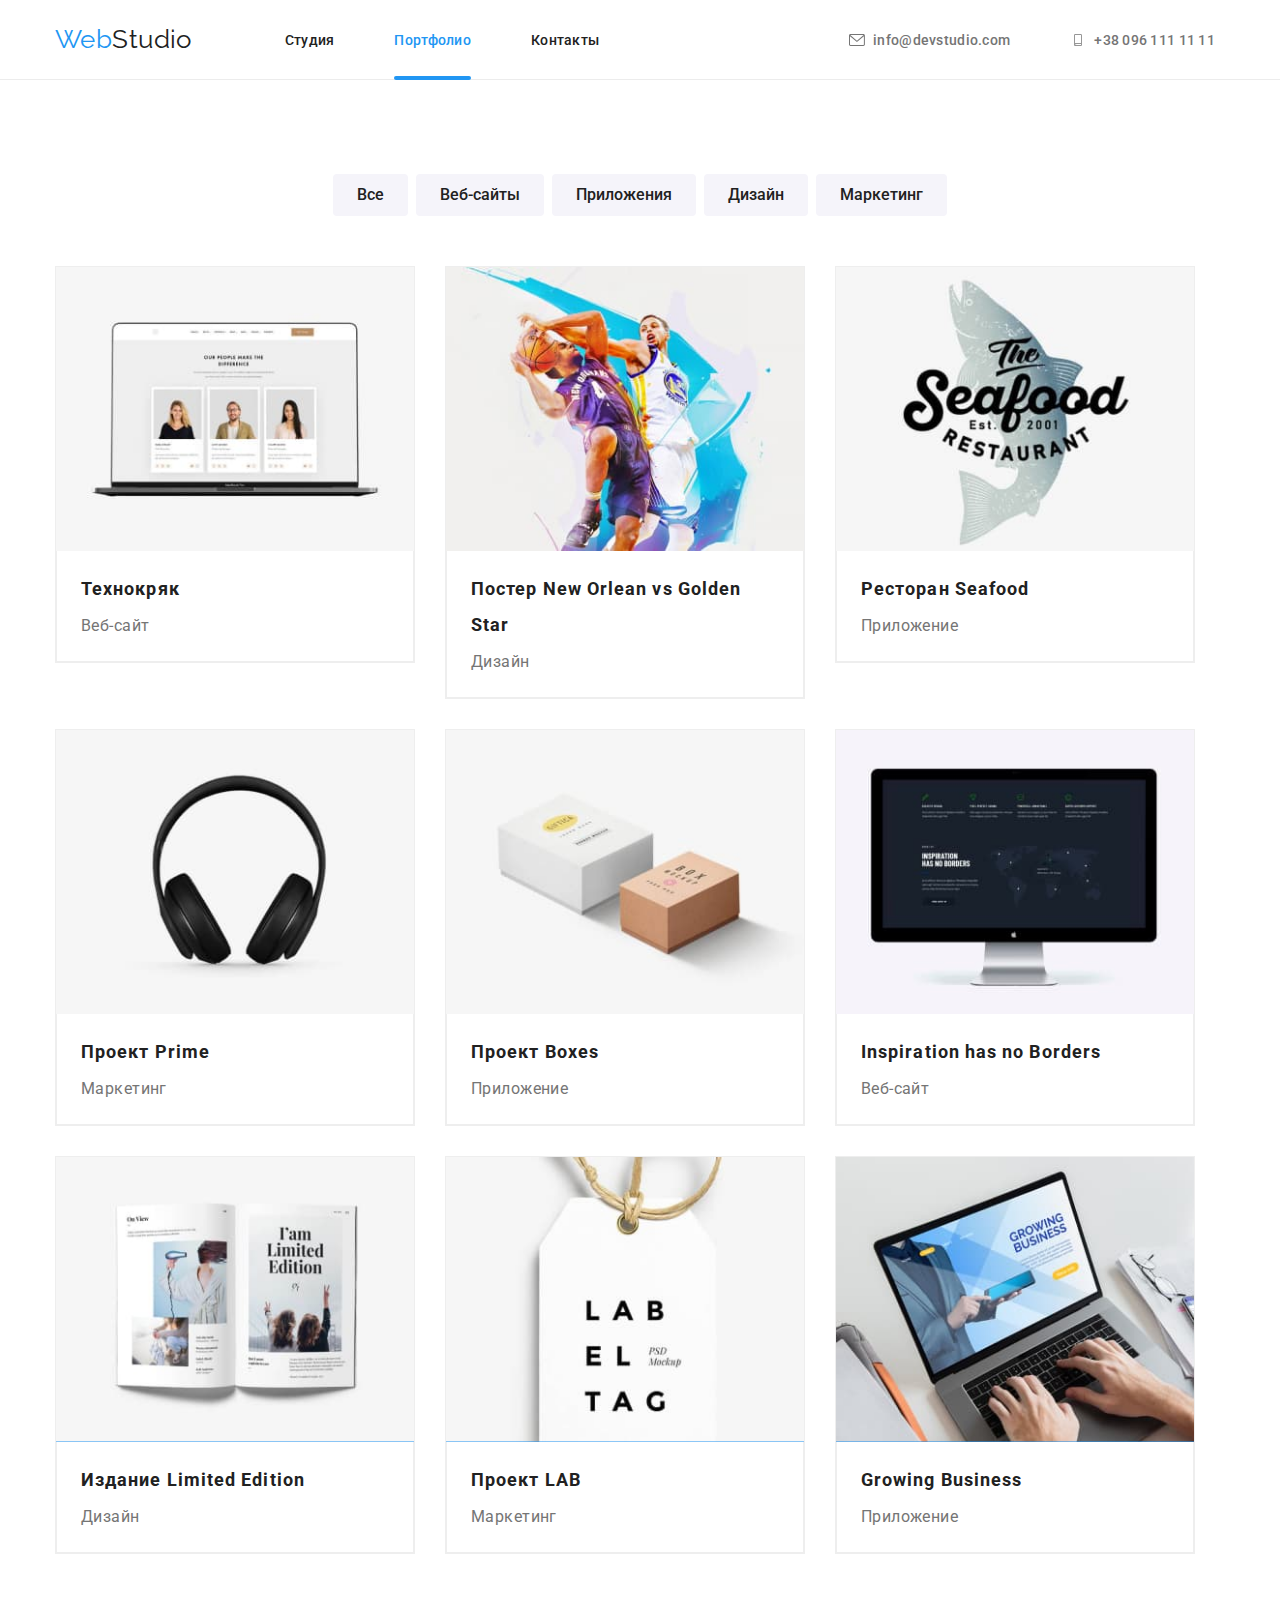
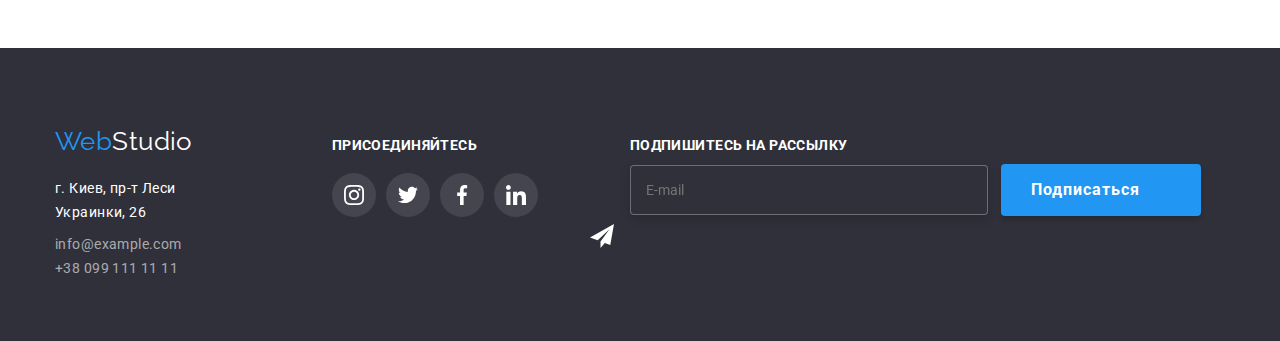
==== commit 691fcb60: "Исправление ошибок" ====
--- a/portfolio.html
+++ b/portfolio.html
@@ -146,7 +146,7 @@
             </li>
           </ul>
         </div>
-        <div class="container projects-container">
+        <div class="container projects__container">
           <ul class="projects__list list">
             <li class="projects__item">
               <article class="projects__card">
@@ -594,73 +594,77 @@
 
     <footer class="footer">
       <div class="container footer__container">
-        <div>
-          <a href="./index.html" class="logo"
-            ><span class="web">Web</span
-            ><span class="logo--light">Studio</span></a
-          >
-          <address class="footer-nav">
-            <p class="footer__address">г. Киев, пр-т Леси Украинки, 26</p>
-            <a href="mailto:info@example.com" class="footer__link"
-              >info@example.com</a
+        <div class="tablet-wrap">
+          <div class="logo-wrap">
+            <a href="./index.html" class="logo"
+              ><span class="web">Web</span
+              ><span class="logo--light">Studio</span></a
             >
-            <a href="tel:+380991111111" class="footer__link"
-              >+38 099 111 11 11</a
-            >
-          </address>
-        </div>
-        <div class="footer__social-networks">
-          <p class="social__networks-title">Присоединяйтесь</p>
-          <ul class="social__networks-list list">
-            <li class="social__networks-item">
-              <a href="" class="social__networks-link">
-                <svg class="social__networks-icon" width="20" height="20">
-                  <use href="./images-studio/icons.svg#icon-instagram"></use>
-                </svg>
-              </a>
-            </li>
-            <li class="social__networks-item">
-              <a href="" class="social__networks-link">
-                <svg class="social__networks-icon" width="20" height="20">
-                  <use href="./images-studio/icons.svg#icon-twitter"></use>
-                </svg>
-              </a>
-            </li>
-            <li class="social__networks-item">
-              <a href="" class="social__networks-link">
-                <svg class="social__networks-icon" width="20" height="20">
-                  <use href="./images-studio/icons.svg#icon-facebook"></use>
-                </svg>
-              </a>
-            </li>
-            <li class="social__networks-item">
-              <a href="" class="social__networks-link">
-                <svg class="social__networks-icon" width="20" height="20">
-                  <use href="./images-studio/icons.svg#icon-linkedin"></use>
-                </svg>
-              </a>
-            </li>
-          </ul>
+            <address class="footer-nav">
+              <p class="footer__address">г. Киев, пр-т Леси Украинки, 26</p>
+              <a href="mailto:info@example.com" class="footer__link"
+                >info@example.com</a
+              >
+              <a href="tel:+380991111111" class="footer__link"
+                >+38 099 111 11 11</a
+              >
+            </address>
+          </div>
+          <div class="footer__social-networks">
+            <p class="social__networks-title">Присоединяйтесь</p>
+            <ul class="social__networks-list list">
+              <li class="social__networks-item">
+                <a href="" class="social__networks-link">
+                  <svg class="social__networks-icon" width="20" height="20">
+                    <use href="./images-studio/icons.svg#icon-instagram"></use>
+                  </svg>
+                </a>
+              </li>
+              <li class="social__networks-item">
+                <a href="" class="social__networks-link">
+                  <svg class="social__networks-icon" width="20" height="20">
+                    <use href="./images-studio/icons.svg#icon-twitter"></use>
+                  </svg>
+                </a>
+              </li>
+              <li class="social__networks-item">
+                <a href="" class="social__networks-link">
+                  <svg class="social__networks-icon" width="20" height="20">
+                    <use href="./images-studio/icons.svg#icon-facebook"></use>
+                  </svg>
+                </a>
+              </li>
+              <li class="social__networks-item">
+                <a href="" class="social__networks-link">
+                  <svg class="social__networks-icon" width="20" height="20">
+                    <use href="./images-studio/icons.svg#icon-linkedin"></use>
+                  </svg>
+                </a>
+              </li>
+            </ul>
+          </div>
         </div>
         <div class="footer__join-container">
-          <h3>Подпишитесь на рассылку</h3>
-          <div class="footer__join">
-            <label class="footer-label">
-              <input
-                class="footer__join-input"
-                type="email"
-                name="userEmail"
-                placeholder="E-mail"
-                required
-              />
-            </label>
-            <button class="footer__join-button button" type="submit">
-              Подписаться
-            </button>
-            <svg class="footer__join-icon" width="24" height="24">
-              <use href="./images-studio/icons.svg#icon-send"></use>
-            </svg>
-          </div>
+          <h3 class="footer__title">Подпишитесь на рассылку</h3>
+          <form>
+            <div class="footer__join">
+              <label class="footer-label">
+                <input
+                  class="footer__join-input"
+                  type="email"
+                  name="userEmail"
+                  placeholder="E-mail"
+                  required
+                />
+              </label>
+              <button class="footer__join-button button" type="submit">
+                Подписаться
+              </button>
+              <svg class="footer__join-icon" width="24" height="24">
+                <use href="./images-studio/icons.svg#icon-send"></use>
+              </svg>
+            </div>
+          </form>
         </div>
       </div>
     </footer>
--- a/css/main.min.css
+++ b/css/main.min.css
@@ -1,2 +1,2 @@
-:root{--primary-text-color: #757575;--title-text-color: #212121;--accent-color: #2196f3;--background-button: #188ce8;--white-color: #ffffff;--background-color: #e5e5e5;--hero-background-color: #2f303a;--second-accent-color: #000000;--grid-background: #f5f4fa;--icon-color: #afb1b8}body{background-color:var(--title-color);color:var(--primary-text-color);font-family:Roboto, sans-serif;letter-spacing:0.03em;font-weight:400;font-size:14px;line-height:1.7}img{display:block;max-width:100%;height:auto}.list{list-style:none;padding:0;margin:0}h1,h2,h3,p,ul{margin-top:0;margin-bottom:0}a{text-decoration:none}.web{color:var(--accent-color)}.section{padding:60px 0px}@media screen and (min-width: 1200px){.section{padding:94px 0px}}.container{width:100%;margin:0 auto;padding-left:15px;padding-right:15px}@media screen and (min-width: 480px){.container{width:480px}}@media screen and (min-width: 768px){.container{width:768px}}@media screen and (min-width: 1200px){.container{width:1200px}}.header-container{display:flex;justify-content:space-between}.header{border-bottom:1px solid #ececec}.header__navigation{display:flex;align-items:center}.header__list{display:flex;justify-content:space-between;margin-left:93px}.header .logo{color:var(--second-accent-color);font-family:Raleway;font-weight:700;font-size:26px;line-height:1.2;text-decoration:none;transition-property:color;transition-duration:250ms;transition-timing-function:cubic-bezier(0.4, 0, 0.2, 1)}.header .logo:hover{color:var(--accent-color)}.header .logo--dark{color:var(--title-text-color)}.header .logo--light{color:var(--white-color)}.header__item,.header__contacts-item{margin-right:50px}.header__item:last-child,.header__contacts-item:last-child{margin-right:0}.header__link{display:block;color:var(--primary-text-color);letter-spacing:0.02em;padding-top:32px;padding-bottom:32px;position:relative;transition:color 250ms cubic-bezier(0.4, 0, 0.2, 1)}.header__link:hover,.header__link:focus{color:var(--accent-color)}.header__link,.header__contacts-link,.header__link.current{color:var(--title-text-color);font-weight:500;font-size:14px;line-height:1.2;text-decoration:none;transition-property:color;transition-duration:250ms;transition-timing-function:cubic-bezier(0.4, 0, 0.2, 1)}.header__contacts-link:hover,.header__contacts-link:focus{color:var(--accent-color)}.header__link.current{color:var(--accent-color)}.header__link.current::after{content:"";width:100%;height:4px;border-radius:2px;background-color:var(--accent-color);position:absolute;left:0;bottom:0}.header__contacts{display:flex;margin-left:auto;align-items:center}.header__contacts-link{color:var(--primary-text-color);text-decoration:none;transition:color 250ms cubic-bezier(0.4, 0, 0.2, 1)}.header__contacts-icon{fill:currentColor;margin-right:10px}.hero{display:flex;padding-top:0;text-align:center;padding-top:200px;padding-bottom:200px;border:1px solid #ececec}.hero__title{color:var(--white-color);font-weight:900;font-size:44px;line-height:1.36;text-align:center;letter-spacing:0.06em;margin-top:0;margin-bottom:30px;text-transform:uppercase}.hero__button{display:inline-block;border-radius:4px;border:4px transparent;color:var(--white-color);background-color:var(--background-button);min-width:200px;height:50px;font-family:inherit;font-weight:700;font-size:16px;line-height:1.87;cursor:pointer;transition:color 250ms cubic-bezier(0.4, 0, 0.2, 1),background-color 250ms cubic-bezier(0.4, 0, 0.2, 1)}.hero__button:hover,.hero__button:focus{color:var(--accent-color);background-color:var(--white-color)}.hero.section{margin-left:auto;margin-right:auto;max-width:1600px;height:600px;background-color:var(--hero-background-color);background-image:linear-gradient(rgba(47,48,58,0.4), rgba(47,48,58,0.4)),url(../images-studio/hero-bg-desk.jpg);background-repeat:no-repeat;background-size:cover;background-position:center}.feature__list{display:flex;flex-direction:row;flex-wrap:nowrap}.feature__item{width:270px;margin-right:30px}.feature__item:last-child{margin-right:0}.feature__title{color:var(--title-text-color);font-weight:700;font-size:14px;line-height:1.1;text-transform:uppercase;margin-bottom:10px}.feature__text{color:var(--text-color);font-size:14px;line-height:1.7}.feature__box{margin-bottom:30px;height:120px;display:flex;justify-content:center;align-items:center;background:#f5f4fa;border-radius:4px}.feature__icon{width:70px;height:70px}.work{padding-top:0px}.work__title{color:var(--title-text-color);font-weight:700;font-size:36px;line-height:1.2;text-align:center;margin-bottom:50px}.work__list{display:flex;justify-content:space-between}.work__item{position:relative}.work__item:last-child{margin-right:0}.work__mission{display:block;position:absolute;background-color:rgba(47,48,58,0.8);height:70px;width:370px;top:50%;left:50%;transform:translate(-50%, 110%)}.work__mission-title{font-style:normal;font-weight:700;font-size:14px;line-height:16px;text-align:center;letter-spacing:0.03em;text-transform:uppercase;color:#ffffff;align-items:center;padding:27px 82px 27px 83px}.team{display:flex;padding-top:94px;padding-bottom:94px;background-color:#f5f4fa;margin-bottom:0}.team__title{color:var(--title-text-color);font-weight:700;font-size:36px;line-height:1.2;text-align:center;margin-bottom:50px}.team__item{background-color:var(--white-color);margin-right:30px;border-radius:0px 0px 4px 4px;box-shadow:0px 1px 3px rgba(0,0,0,0.12),0px 1px 1px rgba(0,0,0,0.14),0px 2px 1px rgba(0,0,0,0.2)}.team__item:last-child{margin-right:0}.team__list{display:flex}.team__wrap{border-radius:0px 0px 4px 4px;padding-top:30px;padding-bottom:30px}.team__list-title{color:var(--title-text-color);font-weight:500;font-size:16px;line-height:1.19;text-align:center;margin-bottom:10px}.team__list-position{color:var(--text-color);font-size:16px;line-height:1.19;text-align:center;margin-bottom:16px}.team__item{margin-right:30px}.team__item:last-child{margin-right:0}.team__social-list{display:flex;list-style:none;align-items:center;padding-left:32px}.team__social-item+.team__social-item{margin-left:10px}.team__social-link{width:44px;height:44px;background-color:#ffffff;border-radius:50%;display:flex;justify-content:center;align-items:center;color:var(--icon-color);transition:background-color 250ms cubic-bezier(0.4, 0, 0.2, 1),color 250ms cubic-bezier(0.4, 0, 0.2, 1)}.team__social-link:hover,.team__social-link:focus{background-color:#2196f3;color:#ffffff}.team__social-icon{fill:currentColor}.clients.list{display:flex}.clients__title{text-align:center;margin-bottom:50px;font-weight:700;font-size:36px;line-height:1.1;letter-spacing:0.03em;color:var(--second-accent-color)}.clients__item{margin-right:30px}.clients__item:last-child{margin-right:0}.clients__link{display:flex;justify-content:center;align-items:center;width:170px;height:92px;border:1px solid #afb1b8;border-radius:4px;fill:#afb1b8;transition:border 250ms cubic-bezier(0.4, 0, 0.2, 1),color 250ms cubic-bezier(0.4, 0, 0.2, 1)}.clients__link:hover,.clients__link:focus{border:1px solid var(--accent-color);border-radius:4px;fill:var(--accent-color);border-color:var(--accent-color)}.clients__icon{transition:fill 250ms cubic-bezier(0.4, 0, 0.2, 1)}.clients__icon:hover,.clients__icon:focus{fill:var(--accent-color);border-color:var(--accent-color)}.footer{background-color:var(--hero-background-color);padding-top:60px;padding-bottom:60px}.footer__container{display:flex;align-items:baseline}.footer .logo{color:var(--white-color);margin-bottom:20px;display:flex;font-family:Raleway;text-decoration:none;font-weight:700;font-size:26px;line-height:1.19}.footer .logo:hover{color:var(--accent-color)}.footer__address,.footer__link{color:var(--white-color);font-style:normal;font-size:14px;line-height:1.7}.footer__link{color:rgba(255,255,255,0.6);display:block;text-decoration:none}.footer__link:hover,.footer__link:focus{color:var(--accent-color)}.footer__address{margin-bottom:9px}.footer__social-networks{margin-left:70px}.footer__join-container{align-items:baseline;margin-left:93px;width:570px;height:86px}.footer__join-container h3{color:#ffffff;font-weight:700;font-size:14px;line-height:1.14;letter-spacing:0.03em;text-transform:uppercase;margin-top:30px;margin-bottom:10px}.footer__join{position:relative;display:flex;align-items:center}.footer__join-button{display:block;font-weight:700;font-size:16px;line-height:1.87;letter-spacing:0.06em;align-items:center;text-align:center;color:#ffffff;background-color:var(--accent-color);padding:10px 56px 10px 36px;min-width:200px;justify-content:center;border-radius:4px;border:none;box-shadow:0px 1px 3px rgba(0,0,0,0.12),0px 1px 1px rgba(0,0,0,0.14),0px 2px 1px rgba(0,0,0,0.2);transition:background-color 250ms cubic-bezier(0.4, 0, 0.2, 1),color 250ms cubic-bezier(0.4, 0, 0.2, 1)}.footer__join-button:hover,.footer__join-button:focus{color:var(--accent-color);background-color:var(--title-text-color)}.footer__join-input{width:358px;height:50px;margin-right:12px;background-color:transparent;border:1px solid rgba(255,255,255,0.3);box-sizing:border-box;border-radius:4px;font-size:14px;outline:none;padding-left:16px;color:#ffffff}.footer__join-icon{position:absolute;right:28px;top:50%;transform:translateY(-50%);margin-left:10px;fill:#ffffff}.social__networks-title{color:var(--white-color);font-weight:700;font-size:14px;line-height:1.1;text-transform:uppercase}.social__networks-list{display:flex;width:205px;margin-top:20px;padding:0px}.social__networks-list:hover{border-color:var(--accent-color)}.social__networks-item:not(:last-child){margin-right:10px}.social__networks-link{display:flex;width:44px;height:44px;justify-content:center;align-items:center;background-color:rgba(255,255,255,0.1);border-radius:50%;transition:250ms cubic-bezier(0.4, 0, 0.2, 1)}.social__networks-link:hover,.social__networks-link:focus{background-color:var(--accent-color)}.social__networks-icon{fill:var(--white-color)}.social__networks-icon:hover,.social__networks-icon:focus{background-color:var(--accent-color)}.backdrop{position:fixed;height:100vh;width:100vw;top:0;left:50%;display:flex;align-items:center;justify-content:center;transform:translateX(-50%);background-color:rgba(0,0,0,0.2);transition:opacity 250ms cubic-bezier(0.4, 0, 0.2, 1)}.backdrop.is-hidden{opacity:0;visibility:hidden;pointer-events:none}.modal{position:absolute;top:50%;left:50%;transform:translate(-50%, -50%);min-height:581px;width:528px;background:#ffffff;box-shadow:0px 1px 3px rgba(0,0,0,0.12),0px 1px 1px rgba(0,0,0,0.14),0px 2px 1px rgba(0,0,0,0.2);border-radius:4px;transition:250ms cubic-bezier(0.4, 0, 0.2, 1);padding:40px}.modal__close-btn{position:absolute;top:8px;right:8px;padding:4px 3px 3px 3px;width:30px;height:30px;background-color:transparent;border:1px solid rgba(0,0,0,0.1);cursor:pointer;border-radius:50%;justify-content:center;text-align:center;transition:fill 250ms cubic-bezier(0.4, 0, 0.2, 1)}.modal__close-btn:hover{fill:var(--accent-color)}.modal__close-icon{position:absolute;left:17.22%;right:16.67%;top:20.67%;bottom:22.22%;color:#000;transition:fill 250ms cubic-bezier(0.4, 0, 0.2, 1)}.modal__title{font-style:normal;font-weight:700;font-size:20px;line-height:23px;text-align:center;letter-spacing:0.03em;color:var(--title-text-color);margin-bottom:20px}.modal__input{width:100%;height:40px;border:1px solid rgba(33,33,33,0.2);padding-left:25px;border-radius:4px;padding:10px;padding-left:42px;color:var(--accent-color);font-size:14px;outline:none;transition:border 250ms cubic-bezier(0.4, 0, 0.2, 1)}.modal__input:focus{border-color:var(--accent-color)}.modal__input:focus+.input-icon{fill:var(--accent-color)}.modal__field{margin-bottom:10px}.modal__label{font-style:normal;font-weight:400;font-size:12px;line-height:1.17;letter-spacing:0.01em;display:block;position:relative;margin-bottom:4px;color:var(--primary-text-color)}.modal__text{width:100%;height:120px;border:1px solid rgba(33,33,33,0.2);box-sizing:border-box;border-radius:4px;padding:10px;color:var(--accent-color);font-size:14px;outline:none;resize:none;transition:border 250ms cubic-bezier(0.4, 0, 0.2, 1)}.modal__text:focus{border-color:var(--accent-color)}.modal__check:checked+.check-text span{background-color:var(--accent-color);border-color:transparent}.modal__check.visually-hidden{visibility:hidden;position:absolute}.modal__policy{display:flex}.input-wrap{position:relative}.input-icon{position:absolute;left:12px;top:50%;transform:translateY(-50%);transition:color 250ms cubic-bezier(0.4, 0, 0.2, 1)}.check-text{display:flex;font-style:normal;font-weight:normal;font-size:14px;line-height:1.71;letter-spacing:0.03em;color:var(--primary-text-color);transition:background-color 250ms cubic-bezier(0.4, 0, 0.2, 1),border 250ms cubic-bezier(0.4, 0, 0.2, 1)}.check-text span{width:16px;height:15px;border:2px solid var(--title-text-color);border-radius:2px;margin-right:5px;display:flex;align-items:center;justify-content:center}.icon-check{fill:transparent}.check-link{font-style:normal;font-weight:400;font-size:14px;line-height:1.71;letter-spacing:0.03em;text-decoration-line:underline;color:var(--accent-color)}.submit-btn{display:block;font-weight:700;font-size:16px;line-height:1.87;letter-spacing:0.06em;align-items:center;display:block;text-align:center;color:#ffffff;background-color:var(--accent-color);padding:10px 56px;min-width:200px;margin-top:30px;margin-left:124px;margin-right:124px;justify-content:center;border-radius:4px;border:none;box-shadow:0px 1px 3px rgba(0,0,0,0.12),0px 1px 1px rgba(0,0,0,0.14),0px 2px 1px rgba(0,0,0,0.2);transition:color 250ms cubic-bezier(0.4, 0, 0.2, 1),background-color 250ms cubic-bezier(0.4, 0, 0.2, 1)}.submit-btn:hover,.submit-btn:focus{color:var(--accent-color);background-color:#ffffff}.gallery__menu{display:flex;justify-content:center;margin-bottom:50px}.gallery__item{margin-right:8px}.gallery__button{color:var(--title-text-color);background-color:var(--grid-background);font-family:inherit;font-weight:500;font-size:16px;line-height:1.6;padding:6px 22px;border-radius:4px;border-color:transparent;min-height:38px;cursor:pointer;transition:color 250ms cubic-bezier(0.4, 0, 0.2, 1),background-color 250ms cubic-bezier(0.4, 0, 0.2, 1)}.gallery__button:hover,.gallery__button:focus{color:var(--white-color);background-color:var(--accent-color);box-shadow:0px 4px 4px rgba(0,0,0,0.25)}.gallery__item:last-child{margin-right:0px}.projects__container{display:flex;flex-wrap:wrap}.projects__list .projects__wrap{padding:20px 24px}.projects__wrap{padding:30px 30px 16px 30px;border:1px solid #eeeeee;border-top:0px}.projects__thumb{position:relative;overflow:hidden}.projects__card{border:1px solid #eeeeee;background-color:#ffffff}.projects__card:hover .projects__modal{opacity:1;transform:translateY(0%)}.projects__modal{display:block;position:absolute;top:0;padding:63px 24px;background-color:rgba(33,150,243,0.9);width:100%;height:100%;opacity:0;transition:transform 250ms cubic-bezier(0.4, 0, 0.2, 1),opacity 250ms cubic-bezier(0.4, 0, 0.2, 1);transform:translateY(100%)}.projects__modal p{font-style:normal;font-weight:400;font-size:18px;line-height:1.56;letter-spacing:0.03em;color:#ffffff;transform:translateY(0%)}.projects__list{display:flex;flex-wrap:wrap}.projects__item{width:370px;font-size:16px;line-height:1.8;margin-right:30px;margin-bottom:30px;width:370px;width:calc((100% - 2 * 30px) / 3)}.projects__item:hover,.projects__item:focus{box-shadow:0px 1px 1px rgba(0,0,0,0.12),0px 4px 4px rgba(0,0,0,0.06),1px 4px 6px rgba(0,0,0,0.16)}.projects__item:nth-child(3n){margin-right:0}.projects__item:nth-last-child(-n+3){margin-bottom:0}.projects__name{color:var(--title-text-color);font-weight:700;font-size:18px;line-height:2;letter-spacing:0.06em}.projects__info{color:var(--text-color);font-size:16px;line-height:1.87}
+:root{--primary-text-color: #757575;--title-text-color: #212121;--accent-color: #2196f3;--background-button: #188ce8;--white-color: #ffffff;--background-color: #e5e5e5;--hero-background-color: #2f303a;--second-accent-color: #000000;--grid-background: #f5f4fa;--icon-color: #afb1b8}body{background-color:var(--title-color);color:var(--primary-text-color);font-family:Roboto, sans-serif;letter-spacing:0.03em;font-weight:400;font-size:14px;line-height:1.7}img{display:block;max-width:100%;height:auto}.list{list-style:none;padding:0;margin:0}h1,h2,h3,p,ul{margin-top:0;margin-bottom:0}a{text-decoration:none}.web{color:var(--accent-color)}.section{padding:60px 0px}@media screen and (min-width: 1200px){.section{padding:94px 0px}}.works__title,.team__title,.clients__title{text-align:center;margin-bottom:30px}@media screen and (min-width: 1200px){.works__title,.team__title,.clients__title{font-weight:700;font-size:36px;line-height:1.2;letter-spacing:.03em;margin-bottom:50px}}.section .title{color:var(--title-text-color)}.title--dark-color{color:var(--title-text-color)}.title--light-color{color:var(--white-color)}.container{width:100%;margin:0 auto;padding-left:15px;padding-right:15px}@media screen and (min-width: 480px){.container{width:480px}}@media screen and (min-width: 768px){.container{width:768px}}@media screen and (min-width: 1200px){.container{width:1200px}}.header-container{display:flex;align-items:center;padding-top:16px;padding-bottom:16px;max-height:80px}@media screen and (min-width: 768px){.header-container{display:flex;padding-top:20px;padding-bottom:20px}}@media screen and (min-width: 1200px){.header-container{display:flex;justify-content:space-between;padding-top:25px;padding-bottom:25px}}.header{border-bottom:1px solid #ececec;max-height:80px}.header__navigation{display:flex;align-items:center}.header__list{display:none}@media screen and (min-width: 768px){.header__list{display:flex}}@media screen and (min-width: 1200px){.header__list{display:flex}}.header .logo{color:var(--second-accent-color);display:block;font-family:Raleway;font-size:24px;line-height:1.1;text-decoration:none;margin-top:26px;margin-bottom:26px}.header .logo:hover,.header .logo:focus{color:var(--accent-color)}.header .logo--dark{color:var(--title-text-color)}.header .logo--light{color:var(--white-color)}@media screen and (min-width: 1200px){.header .logo{font-size:26px;line-height:1.2}}.header__item{display:flex}.header__item:first-child{margin-left:93px}@media screen and (min-width: 1200px){.header__item{margin-right:10px}}.header__item,.header__contacts-item{margin-left:50px}.header__link{display:block;color:var(--primary-text-color);letter-spacing:0.02em;padding-top:32px;padding-bottom:32px;position:relative;transition:color 250ms cubic-bezier(0.4, 0, 0.2, 1)}.header__link:hover,.header__link:focus{color:var(--accent-color)}.header__link,.header__contacts-link,.header__link.current{color:var(--title-text-color);font-weight:500;font-size:14px;line-height:1.2;text-decoration:none;transition-property:color;transition-duration:250ms;transition-timing-function:cubic-bezier(0.4, 0, 0.2, 1)}.header__contacts-link:hover,.header__contacts-link:focus{color:var(--accent-color)}.header__link.current{color:var(--accent-color)}.header__link.current::after{content:"";width:100%;height:4px;border-radius:2px;background-color:var(--accent-color);position:absolute;left:0;bottom:0}.header__contacts{font-weight:500;font-size:14px;line-height:1.1;letter-spacing:.02em;color:var(--title-text-color);text-decoration:none;transition-property:color;transition-duration:250ms;transition-timing-function:cubic-bezier(0.4, 0, 0.2, 1);display:none;margin-left:auto}@media screen and (min-width: 768px){.header__contacts{display:block}}@media screen and (min-width: 1200px){.header__contacts{display:flex;align-items:center}}.header__contacts-item{display:flex}@media screen and (min-width: 1200px){.header__contacts-item{margin-right:10px}}.header__contacts-link{color:var(--primary-text-color);text-decoration:none;display:flex;align-items:center;transition:color 250ms cubic-bezier(0.4, 0, 0.2, 1)}@media screen and (min-width: 768px) and (max-width: 1200px){.header__contacts-link{margin-bottom:10px}}.header__contacts-icon{fill:currentColor;margin-right:8px;width:14px;height:10px}@media screen and (min-width: 1200px){.header__contacts-icon{width:16px;height:12px}}.header .icon-mail{width:14px;height:10px}@media screen and (min-width: 1200px){.header .icon-mail{width:16px;height:12px}}.header .icon-phone{width:10px;height:14px}@media screen and (min-width: 1200px){.header .icon-phone{height:16px}}.header .modal-menu{visibility:hidden;opacity:0;display:flex;flex-direction:column;justify-content:space-between;background-color:#fff;position:fixed;top:0;left:50%;transform:translate(-50%);width:100vw;height:100vh;padding:48px 40px;z-index:1}@media screen and (min-widht: 768px){.header .modal-menu{display:none}}@media screen and (min-widht: 1200px){.header .modal-menu{display:none}}.header .modal-menu.is-open{visibility:visible;pointer-events:all;opacity:1}.header .modal-menu__list{font-weight:500;font-size:40px;line-height:1.1;letter-spacing:0.02em;color:var(--title-text-color)}.header .modal-menu__item{margin-bottom:32px}.header .modal-menu__contacts{font-weight:500;font-size:24px;line-height:1.1;letter-spacing:0.03em;color:var(--primary-text-color);margin-bottom:64px}.header .modal-menu__contacts-item{padding-bottom:32px}.header .modal-menu__contacts:last-child{margin-bottom:0}.header .modal-menu__contacts-link{color:var(--primary-text-color)}.header .modal-menu__contacts .tel{font-size:34px;color:var(--accent-color)}.header .modal-menu__contacts:last-child{margin-bottom:0}.header .modal-menu__link{color:var(--title-text-color)}.header .modal-menu__link--current{color:var(--accent-color)}.header .menu-btn-icon:active{fill:var(--accent-color)}.header .menu-btn{border:none;background-color:transparent;padding:0;margin-left:auto;display:block;z-index:10}@media screen and (min-width: 768px){.header .menu-btn{display:none}}@media screen and (min-width: 1200px){.header .menu-btn{display:none}}.header .menu-btn-icon{display:block}.header .icon-close{display:none}.header .menu-btn.is-open .icon-close{display:block}.header .menu-btn.is-open .icon-open{display:none}.hero{display:flex;padding-top:118px;padding-bottom:118px;text-align:center;border:1px solid #ececec}@media screen and (min-width: 1199px){.hero{padding-top:200px;padding-bottom:200px}}.hero__title{font-weight:900;font-size:26px;line-height:1.6;color:var(--white-color);text-transform:uppercase;margin-bottom:30px}@media screen and (min-width: 1200px){.hero__title{font-size:44px;line-height:1.4;text-align:center}}.hero__button{display:inline-block;border-radius:4px;border:4px transparent;color:var(--white-color);background-color:var(--background-button);min-width:200px;height:50px;font-family:inherit;font-weight:700;font-size:16px;line-height:1.87;cursor:pointer;transition:color 250ms cubic-bezier(0.4, 0, 0.2, 1),background-color 250ms cubic-bezier(0.4, 0, 0.2, 1)}.hero__button:hover,.hero__button:focus{color:var(--accent-color);background-color:var(--white-color)}.hero.section{margin-left:auto;margin-right:auto;max-width:1600px;height:600px;background-color:var(--hero-background-color);background-image:linear-gradient(rgba(47,48,58,0.4), rgba(47,48,58,0.4)),url(../images-studio/hero-bg-mob.jpg);background-repeat:no-repeat;background-size:cover;background-position:center}@media screen and (min-device-pixel-ratio: 2), screen and (-moz-min-device-pixel-ratio: 2), screen and (-o-min-device-pixel-ratio: 2 / 1), screen and (-webkit-min-device-pixel-ratio: 2), screen and (min-resolution: 192dpi), screen and (min-resolution: 2dppx){.hero.section{background-image:linear-gradient(rgba(47,48,58,0.4), rgba(47,48,58,0.4)),url(../images-studio/hero-bg@2x-mob.jpg)}}@media screen and (min-width: 768px){.hero.section{background-color:var(--hero-background-color);background-image:linear-gradient(rgba(47,48,58,0.4), rgba(47,48,58,0.4)),url(../images-studio/hero-bg-tab.jpg)}}@media screen and (min-width: 768px) and (min-device-pixel-ratio: 2), screen and (min-width: 768px) and (-moz-min-device-pixel-ratio: 2), screen and (min-width: 768px) and (-o-min-device-pixel-ratio: 2 / 1), screen and (min-width: 768px) and (-webkit-min-device-pixel-ratio: 2), screen and (min-width: 768px) and (min-resolution: 192dpi), screen and (min-width: 768px) and (min-resolution: 2dppx){.hero.section{background-image:linear-gradient(rgba(47,48,58,0.4), rgba(47,48,58,0.4)),url(../images-studio/hero-bg@2x-tab.jpg)}}@media screen and (min-width: 1200px){.hero.section{margin-left:auto;margin-right:auto;max-width:1600px;background-color:var(--hero-background-color);background-image:linear-gradient(rgba(47,48,58,0.4), rgba(47,48,58,0.4)),url(../images-studio/hero-bg-desk.jpg)}}@media screen and (min-width: 1200px) and (min-device-pixel-ratio: 2), screen and (min-width: 1200px) and (-moz-min-device-pixel-ratio: 2), screen and (min-width: 1200px) and (-o-min-device-pixel-ratio: 2 / 1), screen and (min-width: 1200px) and (-webkit-min-device-pixel-ratio: 2), screen and (min-width: 1200px) and (min-resolution: 192dpi), screen and (min-width: 1200px) and (min-resolution: 2dppx){.hero.section{background-image:linear-gradient(rgba(47,48,58,0.4), rgba(47,48,58,0.4)),url(../images-studio/hero-bg@2x-desk.jpg)}}@media screen and (min-width: 768px){.feature__list{display:flex;flex-wrap:wrap;margin-left:-60px;margin-bottom:30px}}@media screen and (min-width: 1200px){.feature__list{display:flex;flex-wrap:nowrap;margin-left:-60px;margin-bottom:0}}.feature__item{margin-right:30px}.feature__item:last-child{margin-right:0px}@media screen and (min-width: 768px){.feature__item{width:calc(100% / 2 - 30px);margin-left:30px}}@media screen and (min-width: 1200px){.feature__item{margin-bottom:0px;margin-right:30px}}.feature__title{color:var(--title-text-color);font-weight:700;font-size:14px;line-height:1.2;letter-spacing:.03em;text-align:center;text-transform:uppercase;margin-bottom:10px}@media screen and (min-width: 768px){.feature__title{text-align:start}}.feature__text{color:var(--text-color);font-size:14px;line-height:1.7}.feature__box{margin-bottom:30px;width:270px;height:120px;display:flex;justify-content:center;align-items:center;background:#f5f4fa;border-radius:4px}.feature__icon{width:70px;height:70px}.work{padding-top:0px}@media screen and (max-width: 1199px){.work.visually-hidden{display:none}}.work__title{color:var(--title-text-color);font-weight:700;font-size:36px;line-height:1.2;text-align:center;margin-bottom:50px}@media screen and (min-width: 1200px){.work__title{font-weight:700;font-size:36px;line-height:1.2;letter-spacing:.03em;margin-bottom:50px}}.work__list{display:flex;justify-content:space-between}.work__item{position:relative;display:flex;justify-content:center;align-items:center}.work__item:last-child{margin-right:0}.work__mission{display:block;position:absolute;background-color:rgba(47,48,58,0.8);height:70px;width:370px;top:50%;left:50%;transform:translate(-50%, 110%)}.work__mission-title{font-style:normal;font-weight:700;font-size:14px;line-height:16px;text-align:center;letter-spacing:0.03em;text-transform:uppercase;color:#ffffff;align-items:center;padding:27px 82px 27px 83px}img{width:100%}.team{display:flex;padding-top:94px;padding-bottom:94px;background-color:#f5f4fa;margin-bottom:0}.team__title{color:var(--title-text-color);font-weight:700;font-size:28px;line-height:1.2;text-align:center;margin-bottom:30px}.team__item{background-color:var(--white-color);margin-right:30px;border-radius:0px 0px 4px 4px;box-shadow:0px 1px 3px rgba(0,0,0,0.12),0px 1px 1px rgba(0,0,0,0.14),0px 2px 1px rgba(0,0,0,0.2)}.team__item:last-child{margin-right:0}@media screen and (min-width: 768px){.team__item{width:354px;margin-left:30px;margin-right:0px}}@media screen and (min-width: 768px){.team__list{display:flex;flex-wrap:wrap;justify-content:space-between;margin-left:-30px}}@media screen and (min-width: 1200px){.team__list{display:flex;flex-wrap:nowrap;margin-bottom:-30px}}.team__wrap{border-radius:0px 0px 4px 4px;padding-top:30px;padding-bottom:30px}.team__list-title{color:var(--title-text-color);font-weight:500;font-size:16px;line-height:1.19;text-align:center;margin-bottom:10px}.team__list-position{color:var(--text-color);font-size:16px;line-height:1.19;text-align:center;margin-bottom:16px}.team__item{margin-right:30px}.team__item:last-child{margin-right:0}.team__social-list{display:flex;list-style:none;align-items:center;padding-left:32px}.team__social-item+.team__social-item{margin-left:10px}.team__social-link{width:44px;height:44px;background-color:#ffffff;border-radius:50%;display:flex;justify-content:center;align-items:center;color:var(--icon-color);transition:background-color 250ms cubic-bezier(0.4, 0, 0.2, 1),color 250ms cubic-bezier(0.4, 0, 0.2, 1)}.team__social-link:hover,.team__social-link:focus{background-color:#2196f3;color:#ffffff}.team__social-icon{fill:currentColor}.clients.list{display:flex;flex-wrap:wrap;justify-content:space-between}@media screen and (min-width: 1200px){.clients.list{margin-left:-30px}}.clients__title{text-align:center;margin-bottom:50px;font-weight:700;font-size:28px;line-height:1.1;letter-spacing:.03em;color:var(--second-accent-color)}@media screen and (min-width: 1200px){.clients__title{font-weight:700;font-size:36px;line-height:1.2;letter-spacing:.03em;margin-bottom:50px}}.clients__item{margin-right:30px;width:calc(100% / 2 - 30px)}@media screen and (min-width: 768px){.clients__item{width:calc(100% / 3 - 30px)}}@media screen and (min-width: 1200px){.clients__item{width:calc(100% / 6 - 30px);margin-left:30px;margin-bottom:0}}.clients__link{display:flex;justify-content:center;align-items:center;width:100%;height:92px;border:1px solid #afb1b8;border-radius:4px;fill:#afb1b8;transition:border 250ms cubic-bezier(0.4, 0, 0.2, 1),color 250ms cubic-bezier(0.4, 0, 0.2, 1)}.clients__link:hover,.clients__link:focus{border:1px solid var(--accent-color);border-radius:4px;fill:var(--accent-color);border-color:var(--accent-color)}.clients__icon{transition:fill 250ms cubic-bezier(0.4, 0, 0.2, 1)}.clients__icon:hover,.clients__icon:focus{fill:var(--accent-color);border-color:var(--accent-color)}.footer{background-color:var(--hero-background-color);padding-top:60px;padding-bottom:60px;margin-left:auto;margin-right:auto}@media screen and (min-width: 1200px){.footer__container{display:flex;align-items:baseline}}.footer .logo{color:var(--white-color);display:block;font-family:Raleway;font-size:24px;line-height:1.1;text-decoration:none;margin-bottom:20px}.footer .logo:hover,.footer .logo:focus{color:var(--accent-color)}@media screen and (min-width: 1200px){.footer .logo{font-size:26px;line-height:1.2}}.footer .logo-wrap{text-align:center;margin-bottom:60px}@media screen and (min-width: 768px){.footer .logo-wrap{margin-bottom:0}}@media screen and (min-width: 1200px){.footer .logo-wrap{margin-right:70px;text-align:start}}.footer .tablet-wrap{margin-bottom:60px}@media screen and (min-width: 768px){.footer .tablet-wrap{display:flex;justify-content:space-around;align-items:baseline}}@media screen and (min-width: 1200px){.footer .tablet-wrap{margin-bottom:0}}.footer__address,.footer__link{color:var(--white-color);font-style:normal;font-size:14px;line-height:1.7}.footer__link{color:rgba(255,255,255,0.6);display:block;text-decoration:none;transition-property:color;transition-duration:250ms;transition-timing-function:cubic-bezier(0.4, 0, 0.2, 1)}.footer__link:hover,.footer__link:focus{color:var(--accent-color)}.footer__address{margin-bottom:9px}.footer__social-networks{margin-left:70px;text-align:center}@media screen and (min-width: 1200px){.footer__social-networks{text-align:start}}.footer__join-container{align-items:baseline;margin-left:93px;width:100%;height:86px;margin:0 auto;text-align:center}.footer__join-container h3{color:#ffffff;font-weight:700;font-size:14px;line-height:1.14;letter-spacing:0.03em;text-transform:uppercase;margin-top:30px;margin-bottom:10px}@media screen and (min-width: 768px){.footer__join-container{display:inline-block;margin-left:180px}}@media screen and (min-width: 1200px){.footer__join-container{margin-left:93px;text-align:start}}.footer__title{font-weight:700;font-size:14px;line-height:1.1;letter-spacing:.03em;text-transform:uppercase;margin-bottom:20px;color:var(--white-color)}.footer__join{position:relative;align-items:center}.footer__join-button{position:relative;min-width:200px;padding:10px 28px;min-height:50px;background-color:var(--accent-color);box-shadow:0px 4px 4px rgba(0,0,0,0.15);border-radius:4px;border-color:transparent;font-weight:700;font-size:16px;line-height:1.8;align-items:center;text-align:start;letter-spacing:0.06em;color:var(--white-color);transition-property:border-color;transition-duration:250ms;transition-timing-function:cubic-bezier(0.4, 0, 0.2, 1)}.footer__join-button :focus{border-color:var(--accent-color)}.footer__join-input{width:100%;padding-top:16px;padding-bottom:16px;margin-bottom:20px;padding-left:15px;background-color:var(--hero-background-color);border:1px solid rgba(255,255,255,0.3);filter:drop-shadow(0px 4px 4px rgba(0,0,0,0.15));border-radius:4px;font-size:14px;color:var(--white-color)}.footer__join-input:focus{border-color:var(--accent-color)}@media screen and (min-width: 768px){.footer__join-input{width:100%;max-width:450px}}@media screen and (min-width: 1200px){.footer__join-input{width:358px;min-height:50px;margin-right:10px;margin-bottom:0}}.footer__join-icon{position:relative;right:50px;top:20px;transform:translateY(-50%);margin-left:10px;fill:#ffffff}.social__networks-title{color:var(--white-color);font-weight:700;font-size:14px;line-height:1.1;text-transform:uppercase}@media screen and (min-width: 1200px){.social__networks-title{text-align:start}}.social__networks-list{display:flex;width:205px;margin-top:20px;padding:0px}.social__networks-list:hover{border-color:var(--accent-color)}.social__networks-item:not(:last-child){margin-right:10px}.social__networks-link{display:flex;width:44px;height:44px;justify-content:center;align-items:center;background-color:rgba(255,255,255,0.1);border-radius:50%;transition:250ms cubic-bezier(0.4, 0, 0.2, 1)}.social__networks-link:hover,.social__networks-link:focus{background-color:var(--accent-color)}.social__networks-icon{fill:var(--white-color)}.social__networks-icon:hover,.social__networks-icon:focus{background-color:var(--accent-color)}.backdrop{position:fixed;height:100vh;width:100vw;top:0;left:50%;display:flex;align-items:center;justify-content:center;transform:translateX(-50%);background-color:rgba(0,0,0,0.2);transition:opacity 250ms cubic-bezier(0.4, 0, 0.2, 1)}.backdrop.is-hidden{opacity:0;visibility:hidden;pointer-events:none}.modal{position:absolute;top:50%;left:50%;transform:translate(-50%, -50%);min-height:581px;width:528px;background:#ffffff;box-shadow:0px 1px 3px rgba(0,0,0,0.12),0px 1px 1px rgba(0,0,0,0.14),0px 2px 1px rgba(0,0,0,0.2);border-radius:4px;transition:250ms cubic-bezier(0.4, 0, 0.2, 1);padding:40px}.modal__close-btn{position:absolute;top:8px;right:8px;padding:4px 3px 3px 3px;width:30px;height:30px;background-color:transparent;border:1px solid rgba(0,0,0,0.1);cursor:pointer;border-radius:50%;justify-content:center;text-align:center;transition:fill 250ms cubic-bezier(0.4, 0, 0.2, 1)}.modal__close-btn:hover{fill:var(--accent-color)}.modal__close-icon{position:absolute;left:17.22%;right:16.67%;top:20.67%;bottom:22.22%;color:#000;transition:fill 250ms cubic-bezier(0.4, 0, 0.2, 1)}.modal__title{font-style:normal;font-weight:700;font-size:20px;line-height:23px;text-align:center;letter-spacing:0.03em;color:var(--title-text-color);margin-bottom:20px}.modal__input{width:100%;height:40px;border:1px solid rgba(33,33,33,0.2);padding-left:25px;border-radius:4px;padding:10px;padding-left:42px;color:var(--accent-color);font-size:14px;outline:none;transition:border 250ms cubic-bezier(0.4, 0, 0.2, 1)}.modal__input:focus{border-color:var(--accent-color)}.modal__input:focus+.input-icon{fill:var(--accent-color)}.modal__field{margin-bottom:10px}.modal__label{font-style:normal;font-weight:400;font-size:12px;line-height:1.17;letter-spacing:0.01em;display:block;position:relative;margin-bottom:4px;color:var(--primary-text-color)}.modal__text{width:100%;height:120px;border:1px solid rgba(33,33,33,0.2);box-sizing:border-box;border-radius:4px;padding:10px;color:var(--accent-color);font-size:14px;outline:none;resize:none;transition:border 250ms cubic-bezier(0.4, 0, 0.2, 1)}.modal__text:focus{border-color:var(--accent-color)}.modal__check:checked+.check-text span{background-color:var(--accent-color);border-color:transparent}.modal__check.visually-hidden{visibility:hidden;position:absolute}.modal__policy{display:flex}@media screen and (min-width: 480px){.modal{width:450px}}.input-wrap{position:relative}.input-icon{position:absolute;left:12px;top:50%;transform:translateY(-50%);transition:color 250ms cubic-bezier(0.4, 0, 0.2, 1)}.check-text{display:flex;font-style:normal;font-weight:normal;font-size:14px;line-height:1.71;letter-spacing:0.03em;color:var(--primary-text-color);transition:background-color 250ms cubic-bezier(0.4, 0, 0.2, 1),border 250ms cubic-bezier(0.4, 0, 0.2, 1)}.check-text span{width:16px;height:15px;border:2px solid var(--title-text-color);border-radius:2px;margin-right:5px;display:flex;align-items:center;justify-content:center}@media screen and (min-width: 1200px){.check-text{font-size:14px;line-height:1.7;margin-left:8px}}.icon-check{fill:transparent}.check-link{font-style:normal;font-weight:400;font-size:14px;line-height:1.71;letter-spacing:0.03em;text-decoration-line:underline;color:var(--accent-color)}.submit-btn{display:block;font-weight:700;font-size:16px;line-height:1.87;letter-spacing:0.06em;align-items:center;display:block;text-align:center;color:#ffffff;background-color:var(--accent-color);padding:10px 56px;min-width:200px;margin-top:30px;margin-left:124px;margin-right:124px;justify-content:center;border-radius:4px;border:none;box-shadow:0px 1px 3px rgba(0,0,0,0.12),0px 1px 1px rgba(0,0,0,0.14),0px 2px 1px rgba(0,0,0,0.2);transition:color 250ms cubic-bezier(0.4, 0, 0.2, 1),background-color 250ms cubic-bezier(0.4, 0, 0.2, 1)}.submit-btn:hover,.submit-btn:focus{color:var(--accent-color);background-color:#ffffff}.gallery__menu{display:flex;flex-wrap:wrap;margin-bottom:40px}@media screen and (min-width: 768px){.gallery__menu{margin-bottom:30px;justify-content:center}}@media screen and (min-width: 1200px){.gallery__menu{margin-bottom:50px}}.gallery__item{margin-right:8px}.gallery__item:last-child{margin-right:0px}@media screen and (max-width: 767px){.gallery__item{margin-bottom:15px}.gallery__item:nth-last-child(-n+2){margin-bottom:0px}}.gallery__button{color:var(--title-text-color);background-color:var(--grid-background);font-family:inherit;font-weight:500;font-size:16px;line-height:1.6;padding:6px 22px;border-radius:4px;border-color:transparent;min-height:38px;cursor:pointer;transition:color 250ms cubic-bezier(0.4, 0, 0.2, 1),background-color 250ms cubic-bezier(0.4, 0, 0.2, 1)}.gallery__button:hover,.gallery__button:focus{color:var(--white-color);background-color:var(--accent-color);box-shadow:0px 4px 4px rgba(0,0,0,0.25)}.gallery__item{margin-right:8px}.gallery__item:last-child{margin-right:0px}@media screen and (max-width: 767px){.gallery__item{margin-bottom:15px}.gallery__item:nth-last-child(-n+2){margin-bottom:0px}}.projects__container{display:flex;flex-wrap:wrap}.projects__list .projects__wrap{padding:20px 24px}.projects__wrap{padding:30px 30px 16px 30px;border:1px solid #eeeeee;border-top:0px}.projects__thumb{position:relative;overflow:hidden}.projects__card{border:1px solid #eeeeee;background-color:#ffffff}.projects__card:hover .projects__modal{opacity:1;transform:translateY(0%)}.projects__modal{position:absolute;top:0;width:100%;height:100%;color:var(--white-color);background:rgba(33,150,243,0.9);padding:63px 24px;transform:translateY(100%);transition-property:background-color,color,translateY(100%);transition-duration:250ms;transition-timing-function:cubic-bezier(0.4, 0, 0.2, 1)}.projects__modal p{font-style:normal;font-weight:400;font-size:18px;line-height:1.56;letter-spacing:0.03em;color:#ffffff;transform:translateY(0%)}.projects__list{display:flex;flex-wrap:wrap}.projects__item{width:100%;margin-bottom:30px;transition-property:box-shadow;transition-duration:250ms;transition-timing-function:cubic-bezier(0.4, 0, 0.2, 1)}@media screen and (max-width: 767px){.projects__item:last-child{margin-bottom:0}}@media screen and (min-width: 768px){.projects__item{width:calc((100% - 60px) / 2)}.projects__item:nth-child(odd){margin-right:30px}.projects__item:last-child{margin:0}}@media screen and (min-width: 1200px){.projects__item{margin-right:30px;width:calc((100% - 90px) / 3)}.projects__item:nth-last-child(-n+3){margin-bottom:0}.projects__item:nth-child(3n){margin-right:0}}.projects__name{color:var(--title-text-color)}@media screen and (min-width: 768px){.projects__name{font-weight:700;font-size:18px;line-height:2;letter-spacing:.06em;margin-bottom:4px}}.projects__info{color:var(--text-color);font-size:16px;line-height:1.87}
 /*# sourceMappingURL=main.min.css.map */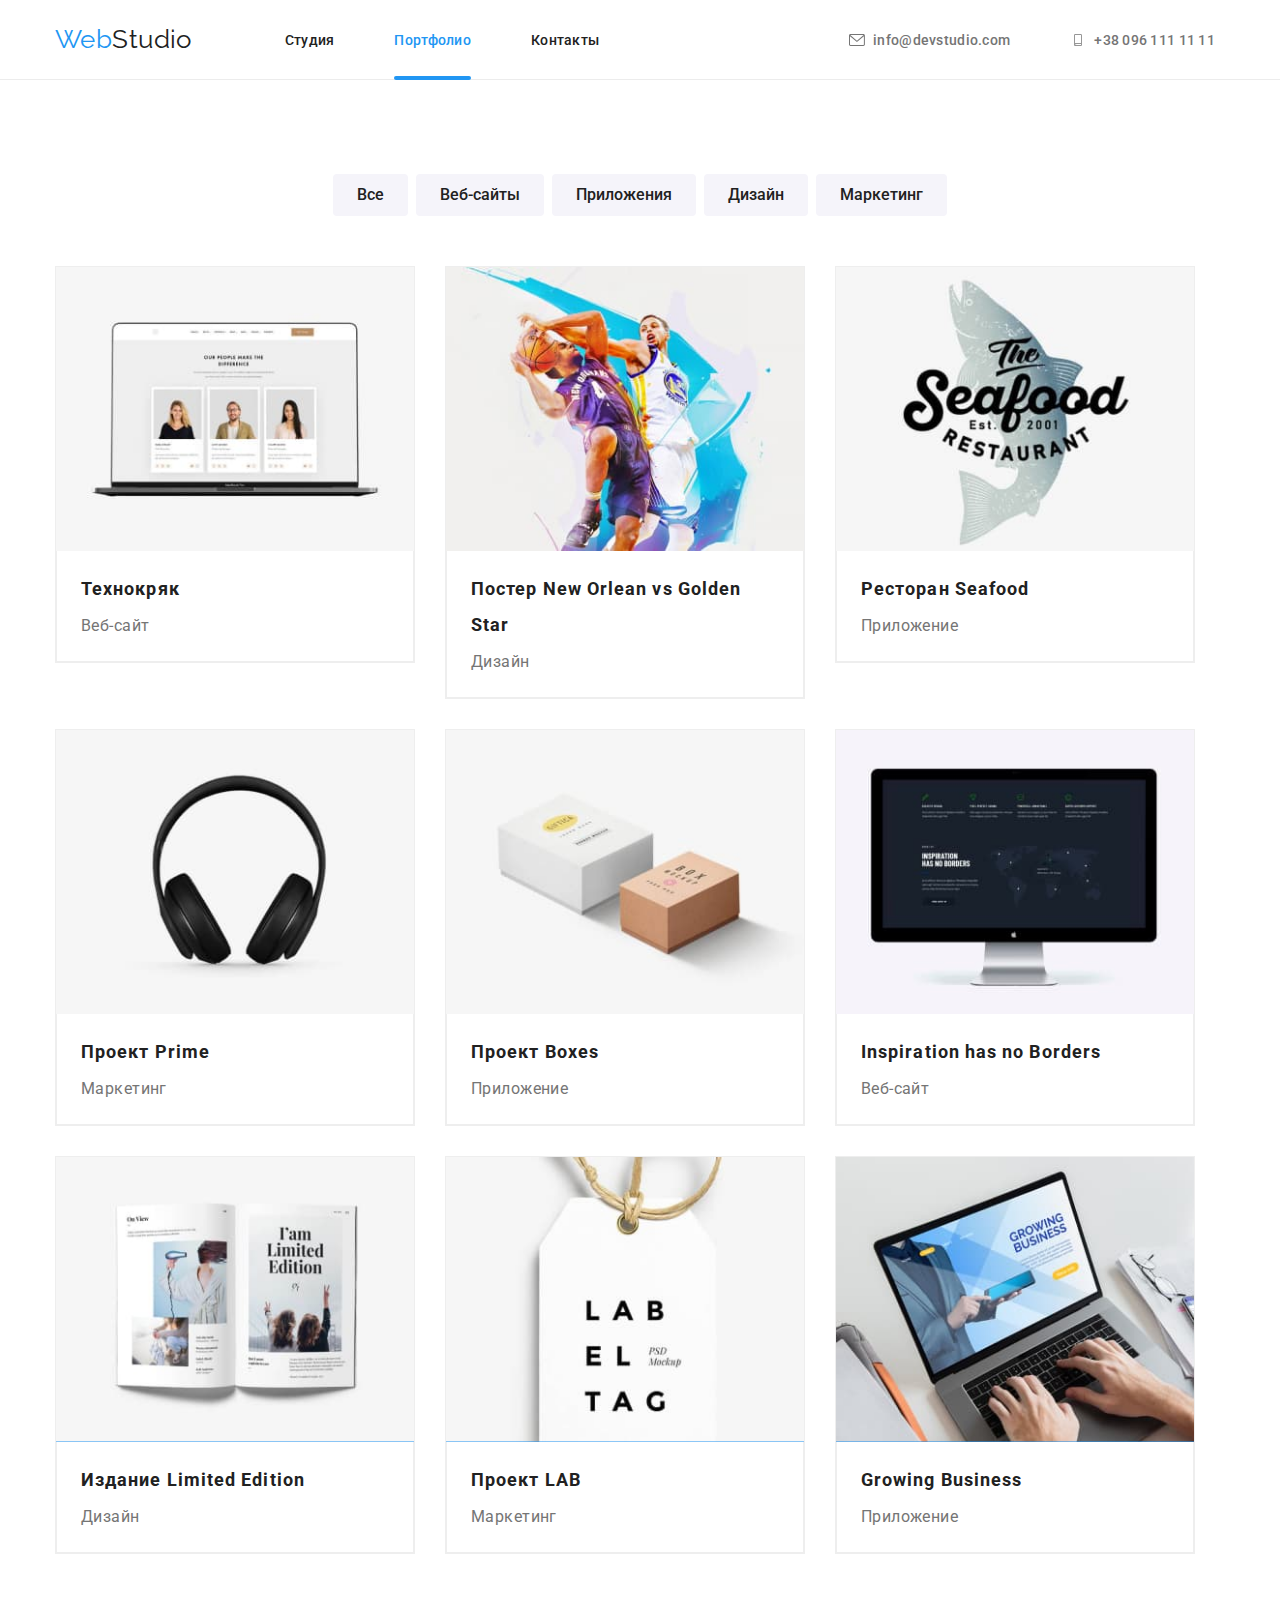
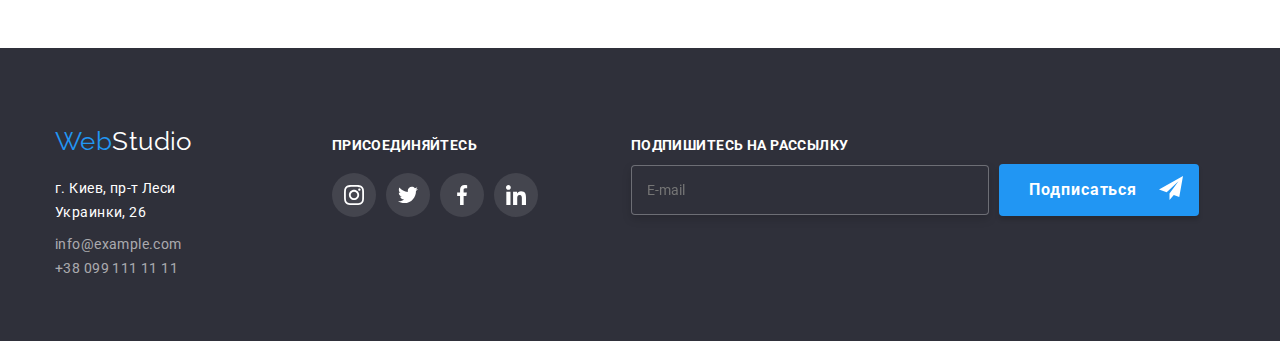
==== commit c98e5859: "Игра в Марджин" ====
--- a/portfolio.html
+++ b/portfolio.html
@@ -106,7 +106,7 @@
                 >
               </li>
             </ul>
-            <ul class="socials">
+            <ul class="socials list">
               <li class="socials__item">
                 <a href="" class="socials__link">Instagram</a>
               </li>
--- a/css/main.min.css
+++ b/css/main.min.css
@@ -1,2 +1,2 @@
-:root{--primary-text-color: #757575;--title-text-color: #212121;--accent-color: #2196f3;--background-button: #188ce8;--white-color: #ffffff;--background-color: #e5e5e5;--hero-background-color: #2f303a;--second-accent-color: #000000;--grid-background: #f5f4fa;--icon-color: #afb1b8}body{background-color:var(--title-color);color:var(--primary-text-color);font-family:Roboto, sans-serif;letter-spacing:0.03em;font-weight:400;font-size:14px;line-height:1.7}img{display:block;max-width:100%;height:auto}.list{list-style:none;padding:0;margin:0}h1,h2,h3,p,ul{margin-top:0;margin-bottom:0}a{text-decoration:none}.web{color:var(--accent-color)}.section{padding:60px 0px}@media screen and (min-width: 1200px){.section{padding:94px 0px}}.works__title,.team__title,.clients__title{text-align:center;margin-bottom:30px}@media screen and (min-width: 1200px){.works__title,.team__title,.clients__title{font-weight:700;font-size:36px;line-height:1.2;letter-spacing:.03em;margin-bottom:50px}}.section .title{color:var(--title-text-color)}.title--dark-color{color:var(--title-text-color)}.title--light-color{color:var(--white-color)}.container{width:100%;margin:0 auto;padding-left:15px;padding-right:15px}@media screen and (min-width: 480px){.container{width:480px}}@media screen and (min-width: 768px){.container{width:768px}}@media screen and (min-width: 1200px){.container{width:1200px}}.header-container{display:flex;align-items:center;padding-top:16px;padding-bottom:16px;max-height:80px}@media screen and (min-width: 768px){.header-container{display:flex;padding-top:20px;padding-bottom:20px}}@media screen and (min-width: 1200px){.header-container{display:flex;justify-content:space-between;padding-top:25px;padding-bottom:25px}}.header{border-bottom:1px solid #ececec;max-height:80px}.header__navigation{display:flex;align-items:center}.header__list{display:none}@media screen and (min-width: 768px){.header__list{display:flex}}@media screen and (min-width: 1200px){.header__list{display:flex}}.header .logo{color:var(--second-accent-color);display:block;font-family:Raleway;font-size:24px;line-height:1.1;text-decoration:none;margin-top:26px;margin-bottom:26px}.header .logo:hover,.header .logo:focus{color:var(--accent-color)}.header .logo--dark{color:var(--title-text-color)}.header .logo--light{color:var(--white-color)}@media screen and (min-width: 1200px){.header .logo{font-size:26px;line-height:1.2}}.header__item{display:flex}.header__item:first-child{margin-left:93px}@media screen and (min-width: 1200px){.header__item{margin-right:10px}}.header__item,.header__contacts-item{margin-left:50px}.header__link{display:block;color:var(--primary-text-color);letter-spacing:0.02em;padding-top:32px;padding-bottom:32px;position:relative;transition:color 250ms cubic-bezier(0.4, 0, 0.2, 1)}.header__link:hover,.header__link:focus{color:var(--accent-color)}.header__link,.header__contacts-link,.header__link.current{color:var(--title-text-color);font-weight:500;font-size:14px;line-height:1.2;text-decoration:none;transition-property:color;transition-duration:250ms;transition-timing-function:cubic-bezier(0.4, 0, 0.2, 1)}.header__contacts-link:hover,.header__contacts-link:focus{color:var(--accent-color)}.header__link.current{color:var(--accent-color)}.header__link.current::after{content:"";width:100%;height:4px;border-radius:2px;background-color:var(--accent-color);position:absolute;left:0;bottom:0}.header__contacts{font-weight:500;font-size:14px;line-height:1.1;letter-spacing:.02em;color:var(--title-text-color);text-decoration:none;transition-property:color;transition-duration:250ms;transition-timing-function:cubic-bezier(0.4, 0, 0.2, 1);display:none;margin-left:auto}@media screen and (min-width: 768px){.header__contacts{display:block}}@media screen and (min-width: 1200px){.header__contacts{display:flex;align-items:center}}.header__contacts-item{display:flex}@media screen and (min-width: 1200px){.header__contacts-item{margin-right:10px}}.header__contacts-link{color:var(--primary-text-color);text-decoration:none;display:flex;align-items:center;transition:color 250ms cubic-bezier(0.4, 0, 0.2, 1)}@media screen and (min-width: 768px) and (max-width: 1200px){.header__contacts-link{margin-bottom:10px}}.header__contacts-icon{fill:currentColor;margin-right:8px;width:14px;height:10px}@media screen and (min-width: 1200px){.header__contacts-icon{width:16px;height:12px}}.header .icon-mail{width:14px;height:10px}@media screen and (min-width: 1200px){.header .icon-mail{width:16px;height:12px}}.header .icon-phone{width:10px;height:14px}@media screen and (min-width: 1200px){.header .icon-phone{height:16px}}.header .modal-menu{visibility:hidden;opacity:0;display:flex;flex-direction:column;justify-content:space-between;background-color:#fff;position:fixed;top:0;left:50%;transform:translate(-50%);width:100vw;height:100vh;padding:48px 40px;z-index:1}@media screen and (min-widht: 768px){.header .modal-menu{display:none}}@media screen and (min-widht: 1200px){.header .modal-menu{display:none}}.header .modal-menu.is-open{visibility:visible;pointer-events:all;opacity:1}.header .modal-menu__list{font-weight:500;font-size:40px;line-height:1.1;letter-spacing:0.02em;color:var(--title-text-color)}.header .modal-menu__item{margin-bottom:32px}.header .modal-menu__contacts{font-weight:500;font-size:24px;line-height:1.1;letter-spacing:0.03em;color:var(--primary-text-color);margin-bottom:64px}.header .modal-menu__contacts-item{padding-bottom:32px}.header .modal-menu__contacts:last-child{margin-bottom:0}.header .modal-menu__contacts-link{color:var(--primary-text-color)}.header .modal-menu__contacts .tel{font-size:34px;color:var(--accent-color)}.header .modal-menu__contacts:last-child{margin-bottom:0}.header .modal-menu__link{color:var(--title-text-color)}.header .modal-menu__link--current{color:var(--accent-color)}.header .menu-btn-icon:active{fill:var(--accent-color)}.header .menu-btn{border:none;background-color:transparent;padding:0;margin-left:auto;display:block;z-index:10}@media screen and (min-width: 768px){.header .menu-btn{display:none}}@media screen and (min-width: 1200px){.header .menu-btn{display:none}}.header .menu-btn-icon{display:block}.header .icon-close{display:none}.header .menu-btn.is-open .icon-close{display:block}.header .menu-btn.is-open .icon-open{display:none}.hero{display:flex;padding-top:118px;padding-bottom:118px;text-align:center;border:1px solid #ececec}@media screen and (min-width: 1199px){.hero{padding-top:200px;padding-bottom:200px}}.hero__title{font-weight:900;font-size:26px;line-height:1.6;color:var(--white-color);text-transform:uppercase;margin-bottom:30px}@media screen and (min-width: 1200px){.hero__title{font-size:44px;line-height:1.4;text-align:center}}.hero__button{display:inline-block;border-radius:4px;border:4px transparent;color:var(--white-color);background-color:var(--background-button);min-width:200px;height:50px;font-family:inherit;font-weight:700;font-size:16px;line-height:1.87;cursor:pointer;transition:color 250ms cubic-bezier(0.4, 0, 0.2, 1),background-color 250ms cubic-bezier(0.4, 0, 0.2, 1)}.hero__button:hover,.hero__button:focus{color:var(--accent-color);background-color:var(--white-color)}.hero.section{margin-left:auto;margin-right:auto;max-width:1600px;height:600px;background-color:var(--hero-background-color);background-image:linear-gradient(rgba(47,48,58,0.4), rgba(47,48,58,0.4)),url(../images-studio/hero-bg-mob.jpg);background-repeat:no-repeat;background-size:cover;background-position:center}@media screen and (min-device-pixel-ratio: 2), screen and (-moz-min-device-pixel-ratio: 2), screen and (-o-min-device-pixel-ratio: 2 / 1), screen and (-webkit-min-device-pixel-ratio: 2), screen and (min-resolution: 192dpi), screen and (min-resolution: 2dppx){.hero.section{background-image:linear-gradient(rgba(47,48,58,0.4), rgba(47,48,58,0.4)),url(../images-studio/hero-bg@2x-mob.jpg)}}@media screen and (min-width: 768px){.hero.section{background-color:var(--hero-background-color);background-image:linear-gradient(rgba(47,48,58,0.4), rgba(47,48,58,0.4)),url(../images-studio/hero-bg-tab.jpg)}}@media screen and (min-width: 768px) and (min-device-pixel-ratio: 2), screen and (min-width: 768px) and (-moz-min-device-pixel-ratio: 2), screen and (min-width: 768px) and (-o-min-device-pixel-ratio: 2 / 1), screen and (min-width: 768px) and (-webkit-min-device-pixel-ratio: 2), screen and (min-width: 768px) and (min-resolution: 192dpi), screen and (min-width: 768px) and (min-resolution: 2dppx){.hero.section{background-image:linear-gradient(rgba(47,48,58,0.4), rgba(47,48,58,0.4)),url(../images-studio/hero-bg@2x-tab.jpg)}}@media screen and (min-width: 1200px){.hero.section{margin-left:auto;margin-right:auto;max-width:1600px;background-color:var(--hero-background-color);background-image:linear-gradient(rgba(47,48,58,0.4), rgba(47,48,58,0.4)),url(../images-studio/hero-bg-desk.jpg)}}@media screen and (min-width: 1200px) and (min-device-pixel-ratio: 2), screen and (min-width: 1200px) and (-moz-min-device-pixel-ratio: 2), screen and (min-width: 1200px) and (-o-min-device-pixel-ratio: 2 / 1), screen and (min-width: 1200px) and (-webkit-min-device-pixel-ratio: 2), screen and (min-width: 1200px) and (min-resolution: 192dpi), screen and (min-width: 1200px) and (min-resolution: 2dppx){.hero.section{background-image:linear-gradient(rgba(47,48,58,0.4), rgba(47,48,58,0.4)),url(../images-studio/hero-bg@2x-desk.jpg)}}@media screen and (min-width: 768px){.feature__list{display:flex;flex-wrap:wrap;margin-left:-60px;margin-bottom:30px}}@media screen and (min-width: 1200px){.feature__list{display:flex;flex-wrap:nowrap;margin-left:-60px;margin-bottom:0}}.feature__item{margin-right:30px}.feature__item:last-child{margin-right:0px}@media screen and (min-width: 768px){.feature__item{width:calc(100% / 2 - 30px);margin-left:30px}}@media screen and (min-width: 1200px){.feature__item{margin-bottom:0px;margin-right:30px}}.feature__title{color:var(--title-text-color);font-weight:700;font-size:14px;line-height:1.2;letter-spacing:.03em;text-align:center;text-transform:uppercase;margin-bottom:10px}@media screen and (min-width: 768px){.feature__title{text-align:start}}.feature__text{color:var(--text-color);font-size:14px;line-height:1.7}.feature__box{margin-bottom:30px;width:270px;height:120px;display:flex;justify-content:center;align-items:center;background:#f5f4fa;border-radius:4px}.feature__icon{width:70px;height:70px}.work{padding-top:0px}@media screen and (max-width: 1199px){.work.visually-hidden{display:none}}.work__title{color:var(--title-text-color);font-weight:700;font-size:36px;line-height:1.2;text-align:center;margin-bottom:50px}@media screen and (min-width: 1200px){.work__title{font-weight:700;font-size:36px;line-height:1.2;letter-spacing:.03em;margin-bottom:50px}}.work__list{display:flex;justify-content:space-between}.work__item{position:relative;display:flex;justify-content:center;align-items:center}.work__item:last-child{margin-right:0}.work__mission{display:block;position:absolute;background-color:rgba(47,48,58,0.8);height:70px;width:370px;top:50%;left:50%;transform:translate(-50%, 110%)}.work__mission-title{font-style:normal;font-weight:700;font-size:14px;line-height:16px;text-align:center;letter-spacing:0.03em;text-transform:uppercase;color:#ffffff;align-items:center;padding:27px 82px 27px 83px}img{width:100%}.team{display:flex;padding-top:94px;padding-bottom:94px;background-color:#f5f4fa;margin-bottom:0}.team__title{color:var(--title-text-color);font-weight:700;font-size:28px;line-height:1.2;text-align:center;margin-bottom:30px}.team__item{background-color:var(--white-color);margin-right:30px;border-radius:0px 0px 4px 4px;box-shadow:0px 1px 3px rgba(0,0,0,0.12),0px 1px 1px rgba(0,0,0,0.14),0px 2px 1px rgba(0,0,0,0.2)}.team__item:last-child{margin-right:0}@media screen and (min-width: 768px){.team__item{width:354px;margin-left:30px;margin-right:0px}}@media screen and (min-width: 768px){.team__list{display:flex;flex-wrap:wrap;justify-content:space-between;margin-left:-30px}}@media screen and (min-width: 1200px){.team__list{display:flex;flex-wrap:nowrap;margin-bottom:-30px}}.team__wrap{border-radius:0px 0px 4px 4px;padding-top:30px;padding-bottom:30px}.team__list-title{color:var(--title-text-color);font-weight:500;font-size:16px;line-height:1.19;text-align:center;margin-bottom:10px}.team__list-position{color:var(--text-color);font-size:16px;line-height:1.19;text-align:center;margin-bottom:16px}.team__item{margin-right:30px}.team__item:last-child{margin-right:0}.team__social-list{display:flex;list-style:none;align-items:center;padding-left:32px}.team__social-item+.team__social-item{margin-left:10px}.team__social-link{width:44px;height:44px;background-color:#ffffff;border-radius:50%;display:flex;justify-content:center;align-items:center;color:var(--icon-color);transition:background-color 250ms cubic-bezier(0.4, 0, 0.2, 1),color 250ms cubic-bezier(0.4, 0, 0.2, 1)}.team__social-link:hover,.team__social-link:focus{background-color:#2196f3;color:#ffffff}.team__social-icon{fill:currentColor}.clients.list{display:flex;flex-wrap:wrap;justify-content:space-between}@media screen and (min-width: 1200px){.clients.list{margin-left:-30px}}.clients__title{text-align:center;margin-bottom:50px;font-weight:700;font-size:28px;line-height:1.1;letter-spacing:.03em;color:var(--second-accent-color)}@media screen and (min-width: 1200px){.clients__title{font-weight:700;font-size:36px;line-height:1.2;letter-spacing:.03em;margin-bottom:50px}}.clients__item{margin-right:30px;width:calc(100% / 2 - 30px)}@media screen and (min-width: 768px){.clients__item{width:calc(100% / 3 - 30px)}}@media screen and (min-width: 1200px){.clients__item{width:calc(100% / 6 - 30px);margin-left:30px;margin-bottom:0}}.clients__link{display:flex;justify-content:center;align-items:center;width:100%;height:92px;border:1px solid #afb1b8;border-radius:4px;fill:#afb1b8;transition:border 250ms cubic-bezier(0.4, 0, 0.2, 1),color 250ms cubic-bezier(0.4, 0, 0.2, 1)}.clients__link:hover,.clients__link:focus{border:1px solid var(--accent-color);border-radius:4px;fill:var(--accent-color);border-color:var(--accent-color)}.clients__icon{transition:fill 250ms cubic-bezier(0.4, 0, 0.2, 1)}.clients__icon:hover,.clients__icon:focus{fill:var(--accent-color);border-color:var(--accent-color)}.footer{background-color:var(--hero-background-color);padding-top:60px;padding-bottom:60px;margin-left:auto;margin-right:auto}@media screen and (min-width: 1200px){.footer__container{display:flex;align-items:baseline}}.footer .logo{color:var(--white-color);display:block;font-family:Raleway;font-size:24px;line-height:1.1;text-decoration:none;margin-bottom:20px}.footer .logo:hover,.footer .logo:focus{color:var(--accent-color)}@media screen and (min-width: 1200px){.footer .logo{font-size:26px;line-height:1.2}}.footer .logo-wrap{text-align:center;margin-bottom:60px}@media screen and (min-width: 768px){.footer .logo-wrap{margin-bottom:0}}@media screen and (min-width: 1200px){.footer .logo-wrap{margin-right:70px;text-align:start}}.footer .tablet-wrap{margin-bottom:60px}@media screen and (min-width: 768px){.footer .tablet-wrap{display:flex;justify-content:space-around;align-items:baseline}}@media screen and (min-width: 1200px){.footer .tablet-wrap{margin-bottom:0}}.footer__address,.footer__link{color:var(--white-color);font-style:normal;font-size:14px;line-height:1.7}.footer__link{color:rgba(255,255,255,0.6);display:block;text-decoration:none;transition-property:color;transition-duration:250ms;transition-timing-function:cubic-bezier(0.4, 0, 0.2, 1)}.footer__link:hover,.footer__link:focus{color:var(--accent-color)}.footer__address{margin-bottom:9px}.footer__social-networks{margin-left:70px;text-align:center}@media screen and (min-width: 1200px){.footer__social-networks{text-align:start}}.footer__join-container{align-items:baseline;margin-left:93px;width:100%;height:86px;margin:0 auto;text-align:center}.footer__join-container h3{color:#ffffff;font-weight:700;font-size:14px;line-height:1.14;letter-spacing:0.03em;text-transform:uppercase;margin-top:30px;margin-bottom:10px}@media screen and (min-width: 768px){.footer__join-container{display:inline-block;margin-left:180px}}@media screen and (min-width: 1200px){.footer__join-container{margin-left:93px;text-align:start}}.footer__title{font-weight:700;font-size:14px;line-height:1.1;letter-spacing:.03em;text-transform:uppercase;margin-bottom:20px;color:var(--white-color)}.footer__join{position:relative;align-items:center}.footer__join-button{position:relative;min-width:200px;padding:10px 28px;min-height:50px;background-color:var(--accent-color);box-shadow:0px 4px 4px rgba(0,0,0,0.15);border-radius:4px;border-color:transparent;font-weight:700;font-size:16px;line-height:1.8;align-items:center;text-align:start;letter-spacing:0.06em;color:var(--white-color);transition-property:border-color;transition-duration:250ms;transition-timing-function:cubic-bezier(0.4, 0, 0.2, 1)}.footer__join-button :focus{border-color:var(--accent-color)}.footer__join-input{width:100%;padding-top:16px;padding-bottom:16px;margin-bottom:20px;padding-left:15px;background-color:var(--hero-background-color);border:1px solid rgba(255,255,255,0.3);filter:drop-shadow(0px 4px 4px rgba(0,0,0,0.15));border-radius:4px;font-size:14px;color:var(--white-color)}.footer__join-input:focus{border-color:var(--accent-color)}@media screen and (min-width: 768px){.footer__join-input{width:100%;max-width:450px}}@media screen and (min-width: 1200px){.footer__join-input{width:358px;min-height:50px;margin-right:10px;margin-bottom:0}}.footer__join-icon{position:relative;right:50px;top:20px;transform:translateY(-50%);margin-left:10px;fill:#ffffff}.social__networks-title{color:var(--white-color);font-weight:700;font-size:14px;line-height:1.1;text-transform:uppercase}@media screen and (min-width: 1200px){.social__networks-title{text-align:start}}.social__networks-list{display:flex;width:205px;margin-top:20px;padding:0px}.social__networks-list:hover{border-color:var(--accent-color)}.social__networks-item:not(:last-child){margin-right:10px}.social__networks-link{display:flex;width:44px;height:44px;justify-content:center;align-items:center;background-color:rgba(255,255,255,0.1);border-radius:50%;transition:250ms cubic-bezier(0.4, 0, 0.2, 1)}.social__networks-link:hover,.social__networks-link:focus{background-color:var(--accent-color)}.social__networks-icon{fill:var(--white-color)}.social__networks-icon:hover,.social__networks-icon:focus{background-color:var(--accent-color)}.backdrop{position:fixed;height:100vh;width:100vw;top:0;left:50%;display:flex;align-items:center;justify-content:center;transform:translateX(-50%);background-color:rgba(0,0,0,0.2);transition:opacity 250ms cubic-bezier(0.4, 0, 0.2, 1)}.backdrop.is-hidden{opacity:0;visibility:hidden;pointer-events:none}.modal{position:absolute;top:50%;left:50%;transform:translate(-50%, -50%);min-height:581px;width:528px;background:#ffffff;box-shadow:0px 1px 3px rgba(0,0,0,0.12),0px 1px 1px rgba(0,0,0,0.14),0px 2px 1px rgba(0,0,0,0.2);border-radius:4px;transition:250ms cubic-bezier(0.4, 0, 0.2, 1);padding:40px}.modal__close-btn{position:absolute;top:8px;right:8px;padding:4px 3px 3px 3px;width:30px;height:30px;background-color:transparent;border:1px solid rgba(0,0,0,0.1);cursor:pointer;border-radius:50%;justify-content:center;text-align:center;transition:fill 250ms cubic-bezier(0.4, 0, 0.2, 1)}.modal__close-btn:hover{fill:var(--accent-color)}.modal__close-icon{position:absolute;left:17.22%;right:16.67%;top:20.67%;bottom:22.22%;color:#000;transition:fill 250ms cubic-bezier(0.4, 0, 0.2, 1)}.modal__title{font-style:normal;font-weight:700;font-size:20px;line-height:23px;text-align:center;letter-spacing:0.03em;color:var(--title-text-color);margin-bottom:20px}.modal__input{width:100%;height:40px;border:1px solid rgba(33,33,33,0.2);padding-left:25px;border-radius:4px;padding:10px;padding-left:42px;color:var(--accent-color);font-size:14px;outline:none;transition:border 250ms cubic-bezier(0.4, 0, 0.2, 1)}.modal__input:focus{border-color:var(--accent-color)}.modal__input:focus+.input-icon{fill:var(--accent-color)}.modal__field{margin-bottom:10px}.modal__label{font-style:normal;font-weight:400;font-size:12px;line-height:1.17;letter-spacing:0.01em;display:block;position:relative;margin-bottom:4px;color:var(--primary-text-color)}.modal__text{width:100%;height:120px;border:1px solid rgba(33,33,33,0.2);box-sizing:border-box;border-radius:4px;padding:10px;color:var(--accent-color);font-size:14px;outline:none;resize:none;transition:border 250ms cubic-bezier(0.4, 0, 0.2, 1)}.modal__text:focus{border-color:var(--accent-color)}.modal__check:checked+.check-text span{background-color:var(--accent-color);border-color:transparent}.modal__check.visually-hidden{visibility:hidden;position:absolute}.modal__policy{display:flex}@media screen and (min-width: 480px){.modal{width:450px}}.input-wrap{position:relative}.input-icon{position:absolute;left:12px;top:50%;transform:translateY(-50%);transition:color 250ms cubic-bezier(0.4, 0, 0.2, 1)}.check-text{display:flex;font-style:normal;font-weight:normal;font-size:14px;line-height:1.71;letter-spacing:0.03em;color:var(--primary-text-color);transition:background-color 250ms cubic-bezier(0.4, 0, 0.2, 1),border 250ms cubic-bezier(0.4, 0, 0.2, 1)}.check-text span{width:16px;height:15px;border:2px solid var(--title-text-color);border-radius:2px;margin-right:5px;display:flex;align-items:center;justify-content:center}@media screen and (min-width: 1200px){.check-text{font-size:14px;line-height:1.7;margin-left:8px}}.icon-check{fill:transparent}.check-link{font-style:normal;font-weight:400;font-size:14px;line-height:1.71;letter-spacing:0.03em;text-decoration-line:underline;color:var(--accent-color)}.submit-btn{display:block;font-weight:700;font-size:16px;line-height:1.87;letter-spacing:0.06em;align-items:center;display:block;text-align:center;color:#ffffff;background-color:var(--accent-color);padding:10px 56px;min-width:200px;margin-top:30px;margin-left:124px;margin-right:124px;justify-content:center;border-radius:4px;border:none;box-shadow:0px 1px 3px rgba(0,0,0,0.12),0px 1px 1px rgba(0,0,0,0.14),0px 2px 1px rgba(0,0,0,0.2);transition:color 250ms cubic-bezier(0.4, 0, 0.2, 1),background-color 250ms cubic-bezier(0.4, 0, 0.2, 1)}.submit-btn:hover,.submit-btn:focus{color:var(--accent-color);background-color:#ffffff}.gallery__menu{display:flex;flex-wrap:wrap;margin-bottom:40px}@media screen and (min-width: 768px){.gallery__menu{margin-bottom:30px;justify-content:center}}@media screen and (min-width: 1200px){.gallery__menu{margin-bottom:50px}}.gallery__item{margin-right:8px}.gallery__item:last-child{margin-right:0px}@media screen and (max-width: 767px){.gallery__item{margin-bottom:15px}.gallery__item:nth-last-child(-n+2){margin-bottom:0px}}.gallery__button{color:var(--title-text-color);background-color:var(--grid-background);font-family:inherit;font-weight:500;font-size:16px;line-height:1.6;padding:6px 22px;border-radius:4px;border-color:transparent;min-height:38px;cursor:pointer;transition:color 250ms cubic-bezier(0.4, 0, 0.2, 1),background-color 250ms cubic-bezier(0.4, 0, 0.2, 1)}.gallery__button:hover,.gallery__button:focus{color:var(--white-color);background-color:var(--accent-color);box-shadow:0px 4px 4px rgba(0,0,0,0.25)}.gallery__item{margin-right:8px}.gallery__item:last-child{margin-right:0px}@media screen and (max-width: 767px){.gallery__item{margin-bottom:15px}.gallery__item:nth-last-child(-n+2){margin-bottom:0px}}.projects__container{display:flex;flex-wrap:wrap}.projects__list .projects__wrap{padding:20px 24px}.projects__wrap{padding:30px 30px 16px 30px;border:1px solid #eeeeee;border-top:0px}.projects__thumb{position:relative;overflow:hidden}.projects__card{border:1px solid #eeeeee;background-color:#ffffff}.projects__card:hover .projects__modal{opacity:1;transform:translateY(0%)}.projects__modal{position:absolute;top:0;width:100%;height:100%;color:var(--white-color);background:rgba(33,150,243,0.9);padding:63px 24px;transform:translateY(100%);transition-property:background-color,color,translateY(100%);transition-duration:250ms;transition-timing-function:cubic-bezier(0.4, 0, 0.2, 1)}.projects__modal p{font-style:normal;font-weight:400;font-size:18px;line-height:1.56;letter-spacing:0.03em;color:#ffffff;transform:translateY(0%)}.projects__list{display:flex;flex-wrap:wrap}.projects__item{width:100%;margin-bottom:30px;transition-property:box-shadow;transition-duration:250ms;transition-timing-function:cubic-bezier(0.4, 0, 0.2, 1)}@media screen and (max-width: 767px){.projects__item:last-child{margin-bottom:0}}@media screen and (min-width: 768px){.projects__item{width:calc((100% - 60px) / 2)}.projects__item:nth-child(odd){margin-right:30px}.projects__item:last-child{margin:0}}@media screen and (min-width: 1200px){.projects__item{margin-right:30px;width:calc((100% - 90px) / 3)}.projects__item:nth-last-child(-n+3){margin-bottom:0}.projects__item:nth-child(3n){margin-right:0}}.projects__name{color:var(--title-text-color)}@media screen and (min-width: 768px){.projects__name{font-weight:700;font-size:18px;line-height:2;letter-spacing:.06em;margin-bottom:4px}}.projects__info{color:var(--text-color);font-size:16px;line-height:1.87}
+:root{--primary-text-color: #757575;--title-text-color: #212121;--accent-color: #2196f3;--background-button: #188ce8;--white-color: #ffffff;--background-color: #e5e5e5;--hero-background-color: #2f303a;--second-accent-color: #000000;--grid-background: #f5f4fa;--icon-color: #afb1b8}body{background-color:var(--title-color);color:var(--primary-text-color);font-family:Roboto, sans-serif;letter-spacing:0.03em;font-weight:400;font-size:14px;line-height:1.7}img{display:block;max-width:100%;height:auto}.list{list-style:none;padding:0;margin:0}h1,h2,h3,p,ul{margin-top:0;margin-bottom:0}a{text-decoration:none}.web{color:var(--accent-color)}.section{padding:60px 0px}@media screen and (min-width: 1200px){.section{padding:94px 0px}}.works__title,.team__title,.clients__title{text-align:center;margin-bottom:30px}@media screen and (min-width: 1200px){.works__title,.team__title,.clients__title{font-weight:700;font-size:36px;line-height:1.2;letter-spacing:.03em;margin-bottom:50px}}.section .title{color:var(--title-text-color)}.title--dark-color{color:var(--title-text-color)}.title--light-color{color:var(--white-color)}.container{width:100%;margin:0 auto;padding-left:15px;padding-right:15px}@media screen and (min-width: 480px){.container{width:480px}}@media screen and (min-width: 768px){.container{width:768px}}@media screen and (min-width: 1200px){.container{width:1200px}}.header-container{display:flex;align-items:center;padding-top:16px;padding-bottom:16px;max-height:80px}@media screen and (min-width: 768px){.header-container{display:flex;padding-top:20px;padding-bottom:20px}}@media screen and (min-width: 1200px){.header-container{display:flex;justify-content:space-between;padding-top:25px;padding-bottom:25px}}.header{border-bottom:1px solid #ececec;max-height:80px}.header__navigation{display:flex;align-items:center}.header__list{display:none}@media screen and (min-width: 768px){.header__list{display:flex}}@media screen and (min-width: 1200px){.header__list{display:flex}}.header .logo{color:var(--second-accent-color);display:block;font-family:Raleway;font-size:24px;line-height:1.1;text-decoration:none;margin-top:26px;margin-bottom:26px}.header .logo:hover,.header .logo:focus{color:var(--accent-color)}.header .logo--dark{color:var(--title-text-color)}.header .logo--light{color:var(--white-color)}@media screen and (min-width: 1200px){.header .logo{font-size:26px;line-height:1.2}}.header__item{display:flex}.header__item:first-child{margin-left:93px}@media screen and (min-width: 1200px){.header__item{margin-right:10px}}.header__item,.header__contacts-item{margin-left:50px}.header__link{display:block;color:var(--primary-text-color);letter-spacing:0.02em;padding-top:32px;padding-bottom:32px;position:relative;transition:color 250ms cubic-bezier(0.4, 0, 0.2, 1)}.header__link:hover,.header__link:focus{color:var(--accent-color)}.header__link,.header__contacts-link,.header__link.current{color:var(--title-text-color);font-weight:500;font-size:14px;line-height:1.2;text-decoration:none;transition-property:color;transition-duration:250ms;transition-timing-function:cubic-bezier(0.4, 0, 0.2, 1)}.header__contacts-link:hover,.header__contacts-link:focus{color:var(--accent-color)}.header__link.current{color:var(--accent-color)}.header__link.current::after{content:"";width:100%;height:4px;border-radius:2px;background-color:var(--accent-color);position:absolute;left:0;bottom:0}.header__contacts{font-weight:500;font-size:14px;line-height:1.1;letter-spacing:.02em;color:var(--title-text-color);text-decoration:none;transition-property:color;transition-duration:250ms;transition-timing-function:cubic-bezier(0.4, 0, 0.2, 1);display:none;margin-left:auto}@media screen and (min-width: 768px){.header__contacts{display:block}}@media screen and (min-width: 1200px){.header__contacts{display:flex;align-items:center}}.header__contacts-item{display:flex}@media screen and (min-width: 1200px){.header__contacts-item{margin-right:10px}}.header__contacts-link{color:var(--primary-text-color);text-decoration:none;display:flex;align-items:center;transition:color 250ms cubic-bezier(0.4, 0, 0.2, 1)}@media screen and (min-width: 768px) and (max-width: 1200px){.header__contacts-link{margin-bottom:10px}}.header__contacts-icon{fill:currentColor;margin-right:8px;width:14px;height:10px}@media screen and (min-width: 1200px){.header__contacts-icon{width:16px;height:12px}}.header .icon-mail{width:14px;height:10px}@media screen and (min-width: 1200px){.header .icon-mail{width:16px;height:12px}}.header .icon-phone{width:10px;height:14px}@media screen and (min-width: 1200px){.header .icon-phone{height:16px}}.header .modal-menu{visibility:hidden;opacity:0;display:flex;flex-direction:column;justify-content:space-between;background-color:#fff;position:fixed;top:0;left:50%;transform:translate(-50%);width:100vw;height:100vh;padding:48px 40px;z-index:1}@media screen and (min-widht: 768px){.header .modal-menu{display:none}}@media screen and (min-widht: 1200px){.header .modal-menu{display:none}}.header .modal-menu.is-open{visibility:visible;pointer-events:all;opacity:1}.header .modal-menu__list{font-weight:500;font-size:40px;line-height:1.1;letter-spacing:0.02em;color:var(--title-text-color)}.header .modal-menu__item{margin-bottom:32px}.header .modal-menu__contacts{font-weight:500;font-size:24px;line-height:1.1;letter-spacing:0.03em;color:var(--primary-text-color);margin-bottom:64px}.header .modal-menu__contacts-item{padding-bottom:32px}.header .modal-menu__contacts:last-child{margin-bottom:0}.header .modal-menu__contacts-link{color:var(--primary-text-color)}.header .modal-menu__contacts .tel{font-size:34px;color:var(--accent-color)}.header .modal-menu__contacts:last-child{margin-bottom:0}.header .modal-menu__link{color:var(--title-text-color)}.header .modal-menu__link--current{color:var(--accent-color)}.header .menu-btn-icon:active{fill:var(--accent-color)}.header .menu-btn{border:none;background-color:transparent;padding:0;margin-left:auto;display:block;z-index:10}@media screen and (min-width: 768px){.header .menu-btn{display:none}}@media screen and (min-width: 1200px){.header .menu-btn{display:none}}.header .menu-btn-icon{display:block}.header .icon-close{display:none}.header .menu-btn.is-open .icon-close{display:block}.header .menu-btn.is-open .icon-open{display:none}.hero{width:100%;display:flex;padding-top:118px;padding-bottom:118px;text-align:center;border:1px solid #ececec}@media screen and (min-width: 1199px){.hero{padding-top:200px;padding-bottom:200px}}.hero__title{font-weight:900;font-size:26px;line-height:1.6;color:var(--white-color);text-transform:uppercase;margin-bottom:30px}@media screen and (min-width: 1200px){.hero__title{font-size:44px;line-height:1.4;text-align:center}}.hero__button{display:inline-block;border-radius:4px;border:4px transparent;color:var(--white-color);background-color:var(--background-button);min-width:200px;height:50px;font-family:inherit;font-weight:700;font-size:16px;line-height:1.87;cursor:pointer;transition:color 250ms cubic-bezier(0.4, 0, 0.2, 1),background-color 250ms cubic-bezier(0.4, 0, 0.2, 1)}.hero__button:hover,.hero__button:focus{color:var(--accent-color);background-color:var(--white-color)}.hero.section{margin-left:auto;margin-right:auto;max-width:1600px;height:600px;background-color:var(--hero-background-color);background-image:linear-gradient(rgba(47,48,58,0.4), rgba(47,48,58,0.4)),url(../images-studio/hero-bg-mob.jpg);background-repeat:no-repeat;background-size:cover;background-position:center}@media screen and (min-device-pixel-ratio: 2), screen and (-moz-min-device-pixel-ratio: 2), screen and (-o-min-device-pixel-ratio: 2 / 1), screen and (-webkit-min-device-pixel-ratio: 2), screen and (min-resolution: 192dpi), screen and (min-resolution: 2dppx){.hero.section{background-image:linear-gradient(rgba(47,48,58,0.4), rgba(47,48,58,0.4)),url(../images-studio/hero-bg@2x-mob.jpg)}}@media screen and (min-width: 768px){.hero.section{background-color:var(--hero-background-color);background-image:linear-gradient(rgba(47,48,58,0.4), rgba(47,48,58,0.4)),url(../images-studio/hero-bg-tab.jpg)}}@media screen and (min-width: 768px) and (min-device-pixel-ratio: 2), screen and (min-width: 768px) and (-moz-min-device-pixel-ratio: 2), screen and (min-width: 768px) and (-o-min-device-pixel-ratio: 2 / 1), screen and (min-width: 768px) and (-webkit-min-device-pixel-ratio: 2), screen and (min-width: 768px) and (min-resolution: 192dpi), screen and (min-width: 768px) and (min-resolution: 2dppx){.hero.section{background-image:linear-gradient(rgba(47,48,58,0.4), rgba(47,48,58,0.4)),url(../images-studio/hero-bg@2x-tab.jpg)}}@media screen and (min-width: 1200px){.hero.section{margin-left:auto;margin-right:auto;max-width:1600px;background-color:var(--hero-background-color);background-image:linear-gradient(rgba(47,48,58,0.4), rgba(47,48,58,0.4)),url(../images-studio/hero-bg-desk.jpg)}}@media screen and (min-width: 1200px) and (min-device-pixel-ratio: 2), screen and (min-width: 1200px) and (-moz-min-device-pixel-ratio: 2), screen and (min-width: 1200px) and (-o-min-device-pixel-ratio: 2 / 1), screen and (min-width: 1200px) and (-webkit-min-device-pixel-ratio: 2), screen and (min-width: 1200px) and (min-resolution: 192dpi), screen and (min-width: 1200px) and (min-resolution: 2dppx){.hero.section{background-image:linear-gradient(rgba(47,48,58,0.4), rgba(47,48,58,0.4)),url(../images-studio/hero-bg@2x-desk.jpg)}}@media screen and (min-width: 768px){.feature__list{display:flex;flex-wrap:wrap;margin-left:-60px;margin-bottom:30px}}@media screen and (min-width: 1200px){.feature__list{display:flex;flex-wrap:nowrap;margin-left:-60px;margin-bottom:0}}.feature__item{margin-left:30px}.feature__item:last-child{margin-right:0px}@media screen and (min-width: 768px){.feature__item{width:calc(100% / 2 - 30px);margin-left:30px}}@media screen and (min-width: 1200px){.feature__item{margin-bottom:0px;margin-right:30px}}.feature__title{color:var(--title-text-color);font-weight:700;font-size:14px;line-height:1.2;letter-spacing:.03em;text-align:center;text-transform:uppercase;margin-bottom:10px}@media screen and (min-width: 768px){.feature__title{text-align:start}}.feature__text{color:var(--text-color);font-size:14px;line-height:1.7}.feature__box{margin-bottom:30px;width:100%;height:120px;display:flex;justify-content:center;align-items:center;background:#f5f4fa;border-radius:4px}@media screen and (min-width: 1200px){.feature__box{width:270px;margin-right:-30px}}.feature__icon{width:70px;height:70px}.work{padding-top:0px}@media screen and (max-width: 1199px){.work.visually-hidden{display:none}}.work__title{color:var(--title-text-color);font-weight:700;font-size:36px;line-height:1.2;text-align:center;margin-bottom:50px}@media screen and (min-width: 1200px){.work__title{font-weight:700;font-size:36px;line-height:1.2;letter-spacing:.03em;margin-bottom:50px}}.work__list{display:flex;justify-content:space-between}.work__item{position:relative;display:flex;justify-content:center;align-items:center}.work__item:last-child{margin-right:0}.work__mission{display:block;position:absolute;background-color:rgba(47,48,58,0.8);height:70px;width:370px;top:50%;left:50%;transform:translate(-50%, 110%)}.work__mission-title{font-style:normal;font-weight:700;font-size:14px;line-height:16px;text-align:center;letter-spacing:0.03em;text-transform:uppercase;color:#ffffff;align-items:center;padding:27px 82px 27px 83px}img{width:100%}.team{display:flex;padding-top:94px;padding-bottom:94px;background-color:#f5f4fa;margin-bottom:0}.team__title{color:var(--title-text-color);font-weight:700;font-size:28px;line-height:1.2;text-align:center;margin-bottom:30px}.team__item{background-color:var(--white-color);margin-right:0px;border-radius:0px 0px 4px 4px;box-shadow:0px 1px 3px rgba(0,0,0,0.12),0px 1px 1px rgba(0,0,0,0.14),0px 2px 1px rgba(0,0,0,0.2)}.team__item:last-child{margin-right:0}.team__item:first-child{margin-left:0}@media screen and (min-width: 768px){.team__item{width:354px}.team__item:nth-child(2n){margin-right:0;margin-left:15px}.team__item:nth-child(2n+1){margin-left:0;margin-right:15px}}@media screen and (min-width: 768px){.team__list{display:flex;flex-wrap:wrap;margin-left:-30px;margin-bottom:30px}}@media screen and (min-width: 1200px){.team__list{display:flex;flex-wrap:nowrap;margin-bottom:-30px}}.team__wrap{border-radius:0px 0px 4px 4px;padding-top:30px;padding-bottom:30px}.team__list-title{color:var(--title-text-color);font-weight:500;font-size:16px;line-height:1.19;text-align:center;margin-bottom:10px}.team__list-position{color:var(--text-color);font-size:16px;line-height:1.19;text-align:center;margin-bottom:16px}.team__item{margin-right:0px;margin-bottom:30px}.team__item:last-child{margin-bottom:0}.team__social-list{display:flex;list-style:none;align-items:center;padding-left:32px}.team__social-item+.team__social-item{margin-left:10px}.team__social-link{width:44px;height:44px;background-color:#ffffff;border-radius:50%;display:flex;justify-content:center;align-items:center;color:var(--icon-color);transition:background-color 250ms cubic-bezier(0.4, 0, 0.2, 1),color 250ms cubic-bezier(0.4, 0, 0.2, 1)}.team__social-link:hover,.team__social-link:focus{background-color:#2196f3;color:#ffffff}.team__social-icon{fill:currentColor}.clients.list{display:flex;flex-wrap:wrap;justify-content:space-between}.clients__title{text-align:center;margin-bottom:50px;font-weight:700;font-size:28px;line-height:1.1;letter-spacing:.03em;color:var(--second-accent-color)}@media screen and (min-width: 1200px){.clients__title{font-weight:700;font-size:36px;line-height:1.2;letter-spacing:.03em;margin-bottom:50px}}.clients__item{margin-right:30px;margin-bottom:30px;width:calc(100% / 2 - 30px)}.clients__item:nth-child(3n){margin-bottom:0}@media screen and (min-width: 768px){.clients__item{width:calc(100% / 3 - 30px)}.clients__item:nth-child(3n){margin-right:0}}@media screen and (min-width: 1200px){.clients__item{width:calc(100% / 6 - 30px);margin-left:0px;margin-bottom:0}}.clients__link{display:flex;justify-content:center;align-items:center;width:100%;height:92px;border:1px solid #afb1b8;border-radius:4px;fill:#afb1b8;transition:border 250ms cubic-bezier(0.4, 0, 0.2, 1),color 250ms cubic-bezier(0.4, 0, 0.2, 1)}.clients__link:hover,.clients__link:focus{border:1px solid var(--accent-color);border-radius:4px;fill:var(--accent-color);border-color:var(--accent-color)}.clients__icon{transition:fill 250ms cubic-bezier(0.4, 0, 0.2, 1)}.clients__icon:hover,.clients__icon:focus{fill:var(--accent-color);border-color:var(--accent-color)}.footer{background-color:var(--hero-background-color);padding-top:60px;padding-bottom:60px;margin-left:auto;margin-right:auto}@media screen and (min-width: 1200px){.footer__container{display:flex;align-items:baseline}}.footer .logo{color:var(--white-color);display:block;font-family:Raleway;font-size:24px;line-height:1.1;text-decoration:none;margin-bottom:20px}.footer .logo:hover,.footer .logo:focus{color:var(--accent-color)}@media screen and (min-width: 1200px){.footer .logo{font-size:26px;line-height:1.2}}.footer .logo-wrap{text-align:center;margin-bottom:60px}@media screen and (min-width: 768px){.footer .logo-wrap{margin-bottom:0}}@media screen and (min-width: 1200px){.footer .logo-wrap{margin-right:70px;text-align:start}}.footer .tablet-wrap{margin-bottom:60px}@media screen and (min-width: 768px){.footer .tablet-wrap{display:flex;justify-content:space-around;align-items:baseline}}@media screen and (min-width: 1200px){.footer .tablet-wrap{margin-bottom:0}}.footer__address,.footer__link{color:var(--white-color);font-style:normal;font-size:14px;line-height:1.7}.footer__link{color:rgba(255,255,255,0.6);display:block;text-decoration:none;transition-property:color;transition-duration:250ms;transition-timing-function:cubic-bezier(0.4, 0, 0.2, 1)}.footer__link:hover,.footer__link:focus{color:var(--accent-color)}.footer__address{margin-bottom:9px}.footer__social-networks{margin-left:70px;text-align:center}@media screen and (min-width: 1200px){.footer__social-networks{text-align:start}}.footer__join-container{align-items:baseline;margin-left:93px;width:100%;height:86px;margin:0 auto;text-align:center}.footer__join-container h3{color:#ffffff;font-weight:700;font-size:14px;line-height:1.14;letter-spacing:0.03em;text-transform:uppercase;margin-top:30px;margin-bottom:10px}@media screen and (min-width: 768px){.footer__join-container{display:inline-block;margin:0 auto}}@media screen and (min-width: 1200px){.footer__join-container{margin-left:93px;text-align:start}}.footer__title{font-weight:700;font-size:14px;line-height:1.1;letter-spacing:.03em;text-transform:uppercase;margin-bottom:20px;color:var(--white-color)}@media screen and (min-width: 768px){.footer__title{display:block;margin:0 auto}}.footer__join{position:relative;align-items:center}@media screen and (min-width: 1200px){.footer__join{display:flex}}.footer__join-button{position:relative;min-width:200px;padding:10px 28px;min-height:50px;background-color:var(--accent-color);box-shadow:0px 4px 4px rgba(0,0,0,0.15);border-radius:4px;border-color:transparent;font-weight:700;font-size:16px;line-height:1.8;align-items:center;text-align:start;letter-spacing:0.06em;color:var(--white-color);transition-property:border-color;transition-duration:250ms;transition-timing-function:cubic-bezier(0.4, 0, 0.2, 1)}.footer__join-button :focus{border-color:var(--accent-color)}@media screen and (min-width: 768px){.footer__join-button{display:block;margin:0 auto}}.footer__join-input{width:100%;padding-top:16px;padding-bottom:16px;margin-bottom:20px;padding-left:15px;background-color:var(--hero-background-color);border:1px solid rgba(255,255,255,0.3);filter:drop-shadow(0px 4px 4px rgba(0,0,0,0.15));border-radius:4px;font-size:14px;color:var(--white-color)}.footer__join-input:focus{border-color:var(--accent-color)}@media screen and (min-width: 768px){.footer__join-input{width:100%;max-width:450px}}@media screen and (min-width: 1200px){.footer__join-input{width:358px;min-height:50px;margin-right:10px;margin-bottom:0}}.footer__join-icon{position:relative;left:-50px;top:20px;transform:translateY(-50%);margin-left:10px;fill:#ffffff}@media screen and (min-width: 768px){.footer__join-icon{left:70px;top:-25px}}@media screen and (min-width: 1200px){.footer__join-icon{left:-50px;top:10px}}.social__networks-title{color:var(--white-color);font-weight:700;font-size:14px;line-height:1.1;text-transform:uppercase}@media screen and (min-width: 1200px){.social__networks-title{text-align:start}}.social__networks-list{display:flex;justify-content:center;margin-top:20px;padding:0px}.social__networks-list:hover{border-color:var(--accent-color)}.social__networks-item:not(:last-child){margin-right:10px}.social__networks-link{display:flex;width:44px;height:44px;justify-content:center;align-items:center;background-color:rgba(255,255,255,0.1);border-radius:50%;transition:250ms cubic-bezier(0.4, 0, 0.2, 1)}.social__networks-link:hover,.social__networks-link:focus{background-color:var(--accent-color)}.social__networks-icon{fill:var(--white-color)}.social__networks-icon:hover,.social__networks-icon:focus{background-color:var(--accent-color)}.backdrop{position:fixed;height:100vh;width:100vw;top:0;left:50%;display:flex;align-items:center;justify-content:center;transform:translateX(-50%);background-color:rgba(0,0,0,0.2);transition:opacity 250ms cubic-bezier(0.4, 0, 0.2, 1)}.backdrop.is-hidden{opacity:0;visibility:hidden;pointer-events:none}.modal{position:absolute;top:50%;left:50%;transform:translate(-50%, -50%);min-height:581px;width:528px;background:#ffffff;box-shadow:0px 1px 3px rgba(0,0,0,0.12),0px 1px 1px rgba(0,0,0,0.14),0px 2px 1px rgba(0,0,0,0.2);border-radius:4px;transition:250ms cubic-bezier(0.4, 0, 0.2, 1);padding:40px}.modal__close-btn{position:absolute;top:8px;right:8px;padding:4px 3px 3px 3px;width:30px;height:30px;background-color:transparent;border:1px solid rgba(0,0,0,0.1);cursor:pointer;border-radius:50%;justify-content:center;text-align:center;transition:fill 250ms cubic-bezier(0.4, 0, 0.2, 1)}.modal__close-btn:hover{fill:var(--accent-color)}.modal__close-icon{position:absolute;left:17.22%;right:16.67%;top:20.67%;bottom:22.22%;color:#000;transition:fill 250ms cubic-bezier(0.4, 0, 0.2, 1)}.modal__title{font-style:normal;font-weight:700;font-size:20px;line-height:23px;text-align:center;letter-spacing:0.03em;color:var(--title-text-color);margin-bottom:20px}.modal__input{width:100%;height:40px;border:1px solid rgba(33,33,33,0.2);padding-left:25px;border-radius:4px;padding:10px;padding-left:42px;color:var(--accent-color);font-size:14px;outline:none;transition:border 250ms cubic-bezier(0.4, 0, 0.2, 1)}.modal__input:focus{border-color:var(--accent-color)}.modal__input:focus+.input-icon{fill:var(--accent-color)}.modal__field{margin-bottom:10px}.modal__label{font-style:normal;font-weight:400;font-size:12px;line-height:1.17;letter-spacing:0.01em;display:block;position:relative;margin-bottom:4px;color:var(--primary-text-color)}.modal__text{width:100%;height:120px;border:1px solid rgba(33,33,33,0.2);box-sizing:border-box;border-radius:4px;padding:10px;color:var(--accent-color);font-size:14px;outline:none;resize:none;transition:border 250ms cubic-bezier(0.4, 0, 0.2, 1)}.modal__text:focus{border-color:var(--accent-color)}.modal__check:checked+.check-text span{background-color:var(--accent-color);border-color:transparent}.modal__check.visually-hidden{visibility:hidden;position:absolute}.modal__policy{display:flex}@media screen and (min-width: 480px){.modal{width:450px}}.input-wrap{position:relative}.input-icon{position:absolute;left:12px;top:50%;transform:translateY(-50%);transition:color 250ms cubic-bezier(0.4, 0, 0.2, 1)}.check-text{display:flex;font-style:normal;font-weight:normal;font-size:14px;line-height:1.71;letter-spacing:0.03em;color:var(--primary-text-color);transition:background-color 250ms cubic-bezier(0.4, 0, 0.2, 1),border 250ms cubic-bezier(0.4, 0, 0.2, 1)}.check-text span{width:16px;height:15px;border:2px solid var(--title-text-color);border-radius:2px;margin-right:5px;display:flex;align-items:center;justify-content:center}@media screen and (min-width: 1200px){.check-text{font-size:14px;line-height:1.7;margin-left:8px}}.icon-check{fill:transparent}.check-link{font-style:normal;font-weight:400;font-size:14px;line-height:1.71;letter-spacing:0.03em;text-decoration-line:underline;color:var(--accent-color)}.submit-btn{display:block;font-weight:700;font-size:16px;line-height:1.87;letter-spacing:0.06em;align-items:center;display:block;text-align:center;color:#ffffff;background-color:var(--accent-color);padding:10px 56px;min-width:200px;margin-top:30px;margin-left:124px;margin-right:124px;justify-content:center;border-radius:4px;border:none;box-shadow:0px 1px 3px rgba(0,0,0,0.12),0px 1px 1px rgba(0,0,0,0.14),0px 2px 1px rgba(0,0,0,0.2);transition:color 250ms cubic-bezier(0.4, 0, 0.2, 1),background-color 250ms cubic-bezier(0.4, 0, 0.2, 1)}.submit-btn:hover,.submit-btn:focus{color:var(--accent-color);background-color:#ffffff}.gallery__menu{display:flex;flex-wrap:wrap;margin-bottom:40px}@media screen and (min-width: 768px){.gallery__menu{margin-bottom:30px;justify-content:center}}@media screen and (min-width: 1200px){.gallery__menu{margin-bottom:50px}}.gallery__item{margin-right:8px}.gallery__item:last-child{margin-right:0px}@media screen and (max-width: 767px){.gallery__item{margin-bottom:15px}.gallery__item:nth-last-child(-n+2){margin-bottom:0px}}.gallery__button{color:var(--title-text-color);background-color:var(--grid-background);font-family:inherit;font-weight:500;font-size:16px;line-height:1.6;padding:6px 22px;border-radius:4px;border-color:transparent;min-height:38px;cursor:pointer;transition:color 250ms cubic-bezier(0.4, 0, 0.2, 1),background-color 250ms cubic-bezier(0.4, 0, 0.2, 1)}.gallery__button:hover,.gallery__button:focus{color:var(--white-color);background-color:var(--accent-color);box-shadow:0px 4px 4px rgba(0,0,0,0.25)}.gallery__item{margin-right:8px}.gallery__item:last-child{margin-right:0px}@media screen and (max-width: 767px){.gallery__item{margin-bottom:15px}.gallery__item:nth-last-child(-n+2){margin-bottom:0px}}.projects__container{display:flex;flex-wrap:wrap}.projects__list .projects__wrap{padding:20px 24px}.projects__wrap{padding:30px 30px 16px 30px;border:1px solid #eeeeee;border-top:0px}.projects__thumb{position:relative;overflow:hidden}.projects__card{border:1px solid #eeeeee;background-color:#ffffff}.projects__card:hover .projects__modal{opacity:1;transform:translateY(0%)}.projects__modal{position:absolute;top:0;width:100%;height:100%;color:var(--white-color);background:rgba(33,150,243,0.9);padding:63px 24px;transform:translateY(100%);transition-property:background-color,color,translateY(100%);transition-duration:250ms;transition-timing-function:cubic-bezier(0.4, 0, 0.2, 1)}.projects__modal p{font-style:normal;font-weight:400;font-size:18px;line-height:1.56;letter-spacing:0.03em;color:#ffffff;transform:translateY(0%)}.projects__list{display:flex;flex-wrap:wrap}.projects__item{width:100%;margin-bottom:30px;transition-property:box-shadow;transition-duration:250ms;transition-timing-function:cubic-bezier(0.4, 0, 0.2, 1)}@media screen and (max-width: 767px){.projects__item:last-child{margin-bottom:0}}@media screen and (min-width: 768px){.projects__item{width:calc((100% - 60px) / 2)}.projects__item:nth-child(odd){margin-right:30px}.projects__item:last-child{margin:0}}@media screen and (min-width: 1200px){.projects__item{margin-right:30px;width:calc((100% - 90px) / 3)}.projects__item:nth-last-child(-n+3){margin-bottom:0}.projects__item:nth-child(3n){margin-right:0}}.projects__name{color:var(--title-text-color)}@media screen and (min-width: 768px){.projects__name{font-weight:700;font-size:18px;line-height:2;letter-spacing:.06em;margin-bottom:4px}}.projects__info{color:var(--text-color);font-size:16px;line-height:1.87}
 /*# sourceMappingURL=main.min.css.map */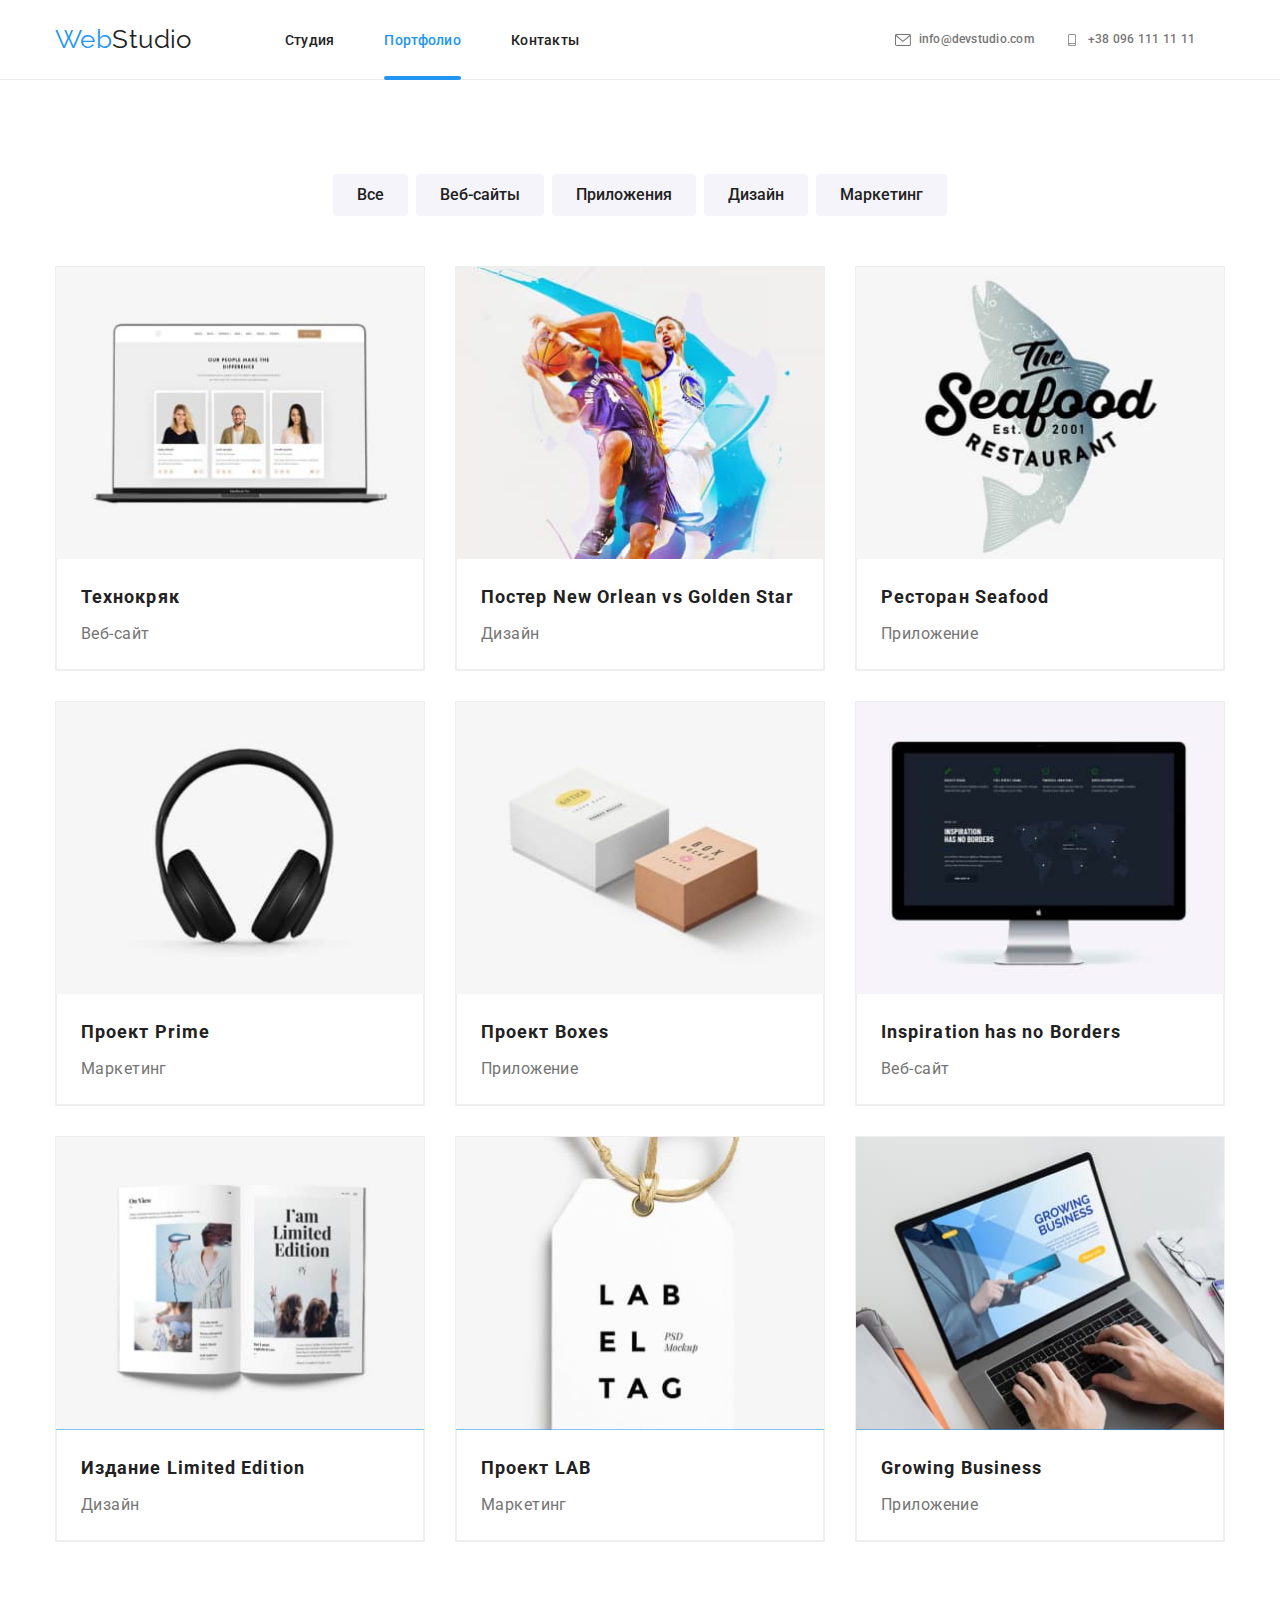
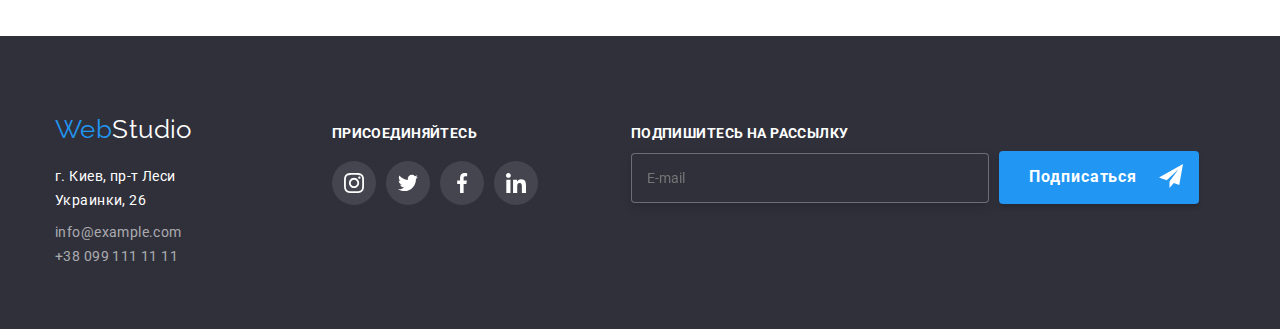
==== commit c2da64eb: "Исправление отступов" ====
--- a/portfolio.html
+++ b/portfolio.html
@@ -77,13 +77,13 @@
           <ul class="modal-menu__list list">
             <li class="modal-menu__item">
               <a
-                class="modal-menu__link modal-menu__link--current"
+                class="modal-menu__link"
                 href="./index.html"
                 >Студия</a
               >
             </li>
             <li class="modal-menu__item">
-              <a class="modal-menu__link" href="./portfolio.html">Портфолио</a>
+              <a class="modal-menu__link modal-menu__link--current" href="./portfolio.html">Портфолио</a>
             </li>
             <li class="modal-menu__item">
               <a class="modal-menu__link" href="">Контакты</a>
--- a/css/main.min.css
+++ b/css/main.min.css
@@ -1,2 +1,2 @@
-:root{--primary-text-color: #757575;--title-text-color: #212121;--accent-color: #2196f3;--background-button: #188ce8;--white-color: #ffffff;--background-color: #e5e5e5;--hero-background-color: #2f303a;--second-accent-color: #000000;--grid-background: #f5f4fa;--icon-color: #afb1b8}body{background-color:var(--title-color);color:var(--primary-text-color);font-family:Roboto, sans-serif;letter-spacing:0.03em;font-weight:400;font-size:14px;line-height:1.7}img{display:block;max-width:100%;height:auto}.list{list-style:none;padding:0;margin:0}h1,h2,h3,p,ul{margin-top:0;margin-bottom:0}a{text-decoration:none}.web{color:var(--accent-color)}.section{padding:60px 0px}@media screen and (min-width: 1200px){.section{padding:94px 0px}}.works__title,.team__title,.clients__title{text-align:center;margin-bottom:30px}@media screen and (min-width: 1200px){.works__title,.team__title,.clients__title{font-weight:700;font-size:36px;line-height:1.2;letter-spacing:.03em;margin-bottom:50px}}.section .title{color:var(--title-text-color)}.title--dark-color{color:var(--title-text-color)}.title--light-color{color:var(--white-color)}.container{width:100%;margin:0 auto;padding-left:15px;padding-right:15px}@media screen and (min-width: 480px){.container{width:480px}}@media screen and (min-width: 768px){.container{width:768px}}@media screen and (min-width: 1200px){.container{width:1200px}}.header-container{display:flex;align-items:center;padding-top:16px;padding-bottom:16px;max-height:80px}@media screen and (min-width: 768px){.header-container{display:flex;padding-top:20px;padding-bottom:20px}}@media screen and (min-width: 1200px){.header-container{display:flex;justify-content:space-between;padding-top:25px;padding-bottom:25px}}.header{border-bottom:1px solid #ececec;max-height:80px}.header__navigation{display:flex;align-items:center}.header__list{display:none}@media screen and (min-width: 768px){.header__list{display:flex}}@media screen and (min-width: 1200px){.header__list{display:flex}}.header .logo{color:var(--second-accent-color);display:block;font-family:Raleway;font-size:24px;line-height:1.1;text-decoration:none;margin-top:26px;margin-bottom:26px}.header .logo:hover,.header .logo:focus{color:var(--accent-color)}.header .logo--dark{color:var(--title-text-color)}.header .logo--light{color:var(--white-color)}@media screen and (min-width: 1200px){.header .logo{font-size:26px;line-height:1.2}}.header__item{display:flex}.header__item:first-child{margin-left:93px}@media screen and (min-width: 1200px){.header__item{margin-right:10px}}.header__item,.header__contacts-item{margin-left:50px}.header__link{display:block;color:var(--primary-text-color);letter-spacing:0.02em;padding-top:32px;padding-bottom:32px;position:relative;transition:color 250ms cubic-bezier(0.4, 0, 0.2, 1)}.header__link:hover,.header__link:focus{color:var(--accent-color)}.header__link,.header__contacts-link,.header__link.current{color:var(--title-text-color);font-weight:500;font-size:14px;line-height:1.2;text-decoration:none;transition-property:color;transition-duration:250ms;transition-timing-function:cubic-bezier(0.4, 0, 0.2, 1)}.header__contacts-link:hover,.header__contacts-link:focus{color:var(--accent-color)}.header__link.current{color:var(--accent-color)}.header__link.current::after{content:"";width:100%;height:4px;border-radius:2px;background-color:var(--accent-color);position:absolute;left:0;bottom:0}.header__contacts{font-weight:500;font-size:14px;line-height:1.1;letter-spacing:.02em;color:var(--title-text-color);text-decoration:none;transition-property:color;transition-duration:250ms;transition-timing-function:cubic-bezier(0.4, 0, 0.2, 1);display:none;margin-left:auto}@media screen and (min-width: 768px){.header__contacts{display:block}}@media screen and (min-width: 1200px){.header__contacts{display:flex;align-items:center}}.header__contacts-item{display:flex}@media screen and (min-width: 1200px){.header__contacts-item{margin-right:10px}}.header__contacts-link{color:var(--primary-text-color);text-decoration:none;display:flex;align-items:center;transition:color 250ms cubic-bezier(0.4, 0, 0.2, 1)}@media screen and (min-width: 768px) and (max-width: 1200px){.header__contacts-link{margin-bottom:10px}}.header__contacts-icon{fill:currentColor;margin-right:8px;width:14px;height:10px}@media screen and (min-width: 1200px){.header__contacts-icon{width:16px;height:12px}}.header .icon-mail{width:14px;height:10px}@media screen and (min-width: 1200px){.header .icon-mail{width:16px;height:12px}}.header .icon-phone{width:10px;height:14px}@media screen and (min-width: 1200px){.header .icon-phone{height:16px}}.header .modal-menu{visibility:hidden;opacity:0;display:flex;flex-direction:column;justify-content:space-between;background-color:#fff;position:fixed;top:0;left:50%;transform:translate(-50%);width:100vw;height:100vh;padding:48px 40px;z-index:1}@media screen and (min-widht: 768px){.header .modal-menu{display:none}}@media screen and (min-widht: 1200px){.header .modal-menu{display:none}}.header .modal-menu.is-open{visibility:visible;pointer-events:all;opacity:1}.header .modal-menu__list{font-weight:500;font-size:40px;line-height:1.1;letter-spacing:0.02em;color:var(--title-text-color)}.header .modal-menu__item{margin-bottom:32px}.header .modal-menu__contacts{font-weight:500;font-size:24px;line-height:1.1;letter-spacing:0.03em;color:var(--primary-text-color);margin-bottom:64px}.header .modal-menu__contacts-item{padding-bottom:32px}.header .modal-menu__contacts:last-child{margin-bottom:0}.header .modal-menu__contacts-link{color:var(--primary-text-color)}.header .modal-menu__contacts .tel{font-size:34px;color:var(--accent-color)}.header .modal-menu__contacts:last-child{margin-bottom:0}.header .modal-menu__link{color:var(--title-text-color)}.header .modal-menu__link--current{color:var(--accent-color)}.header .menu-btn-icon:active{fill:var(--accent-color)}.header .menu-btn{border:none;background-color:transparent;padding:0;margin-left:auto;display:block;z-index:10}@media screen and (min-width: 768px){.header .menu-btn{display:none}}@media screen and (min-width: 1200px){.header .menu-btn{display:none}}.header .menu-btn-icon{display:block}.header .icon-close{display:none}.header .menu-btn.is-open .icon-close{display:block}.header .menu-btn.is-open .icon-open{display:none}.hero{width:100%;display:flex;padding-top:118px;padding-bottom:118px;text-align:center;border:1px solid #ececec}@media screen and (min-width: 1199px){.hero{padding-top:200px;padding-bottom:200px}}.hero__title{font-weight:900;font-size:26px;line-height:1.6;color:var(--white-color);text-transform:uppercase;margin-bottom:30px}@media screen and (min-width: 1200px){.hero__title{font-size:44px;line-height:1.4;text-align:center}}.hero__button{display:inline-block;border-radius:4px;border:4px transparent;color:var(--white-color);background-color:var(--background-button);min-width:200px;height:50px;font-family:inherit;font-weight:700;font-size:16px;line-height:1.87;cursor:pointer;transition:color 250ms cubic-bezier(0.4, 0, 0.2, 1),background-color 250ms cubic-bezier(0.4, 0, 0.2, 1)}.hero__button:hover,.hero__button:focus{color:var(--accent-color);background-color:var(--white-color)}.hero.section{margin-left:auto;margin-right:auto;max-width:1600px;height:600px;background-color:var(--hero-background-color);background-image:linear-gradient(rgba(47,48,58,0.4), rgba(47,48,58,0.4)),url(../images-studio/hero-bg-mob.jpg);background-repeat:no-repeat;background-size:cover;background-position:center}@media screen and (min-device-pixel-ratio: 2), screen and (-moz-min-device-pixel-ratio: 2), screen and (-o-min-device-pixel-ratio: 2 / 1), screen and (-webkit-min-device-pixel-ratio: 2), screen and (min-resolution: 192dpi), screen and (min-resolution: 2dppx){.hero.section{background-image:linear-gradient(rgba(47,48,58,0.4), rgba(47,48,58,0.4)),url(../images-studio/hero-bg@2x-mob.jpg)}}@media screen and (min-width: 768px){.hero.section{background-color:var(--hero-background-color);background-image:linear-gradient(rgba(47,48,58,0.4), rgba(47,48,58,0.4)),url(../images-studio/hero-bg-tab.jpg)}}@media screen and (min-width: 768px) and (min-device-pixel-ratio: 2), screen and (min-width: 768px) and (-moz-min-device-pixel-ratio: 2), screen and (min-width: 768px) and (-o-min-device-pixel-ratio: 2 / 1), screen and (min-width: 768px) and (-webkit-min-device-pixel-ratio: 2), screen and (min-width: 768px) and (min-resolution: 192dpi), screen and (min-width: 768px) and (min-resolution: 2dppx){.hero.section{background-image:linear-gradient(rgba(47,48,58,0.4), rgba(47,48,58,0.4)),url(../images-studio/hero-bg@2x-tab.jpg)}}@media screen and (min-width: 1200px){.hero.section{margin-left:auto;margin-right:auto;max-width:1600px;background-color:var(--hero-background-color);background-image:linear-gradient(rgba(47,48,58,0.4), rgba(47,48,58,0.4)),url(../images-studio/hero-bg-desk.jpg)}}@media screen and (min-width: 1200px) and (min-device-pixel-ratio: 2), screen and (min-width: 1200px) and (-moz-min-device-pixel-ratio: 2), screen and (min-width: 1200px) and (-o-min-device-pixel-ratio: 2 / 1), screen and (min-width: 1200px) and (-webkit-min-device-pixel-ratio: 2), screen and (min-width: 1200px) and (min-resolution: 192dpi), screen and (min-width: 1200px) and (min-resolution: 2dppx){.hero.section{background-image:linear-gradient(rgba(47,48,58,0.4), rgba(47,48,58,0.4)),url(../images-studio/hero-bg@2x-desk.jpg)}}@media screen and (min-width: 768px){.feature__list{display:flex;flex-wrap:wrap;margin-left:-60px;margin-bottom:30px}}@media screen and (min-width: 1200px){.feature__list{display:flex;flex-wrap:nowrap;margin-left:-60px;margin-bottom:0}}.feature__item{margin-left:30px}.feature__item:last-child{margin-right:0px}@media screen and (min-width: 768px){.feature__item{width:calc(100% / 2 - 30px);margin-left:30px}}@media screen and (min-width: 1200px){.feature__item{margin-bottom:0px;margin-right:30px}}.feature__title{color:var(--title-text-color);font-weight:700;font-size:14px;line-height:1.2;letter-spacing:.03em;text-align:center;text-transform:uppercase;margin-bottom:10px}@media screen and (min-width: 768px){.feature__title{text-align:start}}.feature__text{color:var(--text-color);font-size:14px;line-height:1.7}.feature__box{margin-bottom:30px;width:100%;height:120px;display:flex;justify-content:center;align-items:center;background:#f5f4fa;border-radius:4px}@media screen and (min-width: 1200px){.feature__box{width:270px;margin-right:-30px}}.feature__icon{width:70px;height:70px}.work{padding-top:0px}@media screen and (max-width: 1199px){.work.visually-hidden{display:none}}.work__title{color:var(--title-text-color);font-weight:700;font-size:36px;line-height:1.2;text-align:center;margin-bottom:50px}@media screen and (min-width: 1200px){.work__title{font-weight:700;font-size:36px;line-height:1.2;letter-spacing:.03em;margin-bottom:50px}}.work__list{display:flex;justify-content:space-between}.work__item{position:relative;display:flex;justify-content:center;align-items:center}.work__item:last-child{margin-right:0}.work__mission{display:block;position:absolute;background-color:rgba(47,48,58,0.8);height:70px;width:370px;top:50%;left:50%;transform:translate(-50%, 110%)}.work__mission-title{font-style:normal;font-weight:700;font-size:14px;line-height:16px;text-align:center;letter-spacing:0.03em;text-transform:uppercase;color:#ffffff;align-items:center;padding:27px 82px 27px 83px}img{width:100%}.team{display:flex;padding-top:94px;padding-bottom:94px;background-color:#f5f4fa;margin-bottom:0}.team__title{color:var(--title-text-color);font-weight:700;font-size:28px;line-height:1.2;text-align:center;margin-bottom:30px}.team__item{background-color:var(--white-color);margin-right:0px;border-radius:0px 0px 4px 4px;box-shadow:0px 1px 3px rgba(0,0,0,0.12),0px 1px 1px rgba(0,0,0,0.14),0px 2px 1px rgba(0,0,0,0.2)}.team__item:last-child{margin-right:0}.team__item:first-child{margin-left:0}@media screen and (min-width: 768px){.team__item{width:354px}.team__item:nth-child(2n){margin-right:0;margin-left:15px}.team__item:nth-child(2n+1){margin-left:0;margin-right:15px}}@media screen and (min-width: 768px){.team__list{display:flex;flex-wrap:wrap;margin-left:-30px;margin-bottom:30px}}@media screen and (min-width: 1200px){.team__list{display:flex;flex-wrap:nowrap;margin-bottom:-30px}}.team__wrap{border-radius:0px 0px 4px 4px;padding-top:30px;padding-bottom:30px}.team__list-title{color:var(--title-text-color);font-weight:500;font-size:16px;line-height:1.19;text-align:center;margin-bottom:10px}.team__list-position{color:var(--text-color);font-size:16px;line-height:1.19;text-align:center;margin-bottom:16px}.team__item{margin-right:0px;margin-bottom:30px}.team__item:last-child{margin-bottom:0}.team__social-list{display:flex;list-style:none;align-items:center;padding-left:32px}.team__social-item+.team__social-item{margin-left:10px}.team__social-link{width:44px;height:44px;background-color:#ffffff;border-radius:50%;display:flex;justify-content:center;align-items:center;color:var(--icon-color);transition:background-color 250ms cubic-bezier(0.4, 0, 0.2, 1),color 250ms cubic-bezier(0.4, 0, 0.2, 1)}.team__social-link:hover,.team__social-link:focus{background-color:#2196f3;color:#ffffff}.team__social-icon{fill:currentColor}.clients.list{display:flex;flex-wrap:wrap;justify-content:space-between}.clients__title{text-align:center;margin-bottom:50px;font-weight:700;font-size:28px;line-height:1.1;letter-spacing:.03em;color:var(--second-accent-color)}@media screen and (min-width: 1200px){.clients__title{font-weight:700;font-size:36px;line-height:1.2;letter-spacing:.03em;margin-bottom:50px}}.clients__item{margin-right:30px;margin-bottom:30px;width:calc(100% / 2 - 30px)}.clients__item:nth-child(3n){margin-bottom:0}@media screen and (min-width: 768px){.clients__item{width:calc(100% / 3 - 30px)}.clients__item:nth-child(3n){margin-right:0}}@media screen and (min-width: 1200px){.clients__item{width:calc(100% / 6 - 30px);margin-left:0px;margin-bottom:0}}.clients__link{display:flex;justify-content:center;align-items:center;width:100%;height:92px;border:1px solid #afb1b8;border-radius:4px;fill:#afb1b8;transition:border 250ms cubic-bezier(0.4, 0, 0.2, 1),color 250ms cubic-bezier(0.4, 0, 0.2, 1)}.clients__link:hover,.clients__link:focus{border:1px solid var(--accent-color);border-radius:4px;fill:var(--accent-color);border-color:var(--accent-color)}.clients__icon{transition:fill 250ms cubic-bezier(0.4, 0, 0.2, 1)}.clients__icon:hover,.clients__icon:focus{fill:var(--accent-color);border-color:var(--accent-color)}.footer{background-color:var(--hero-background-color);padding-top:60px;padding-bottom:60px;margin-left:auto;margin-right:auto}@media screen and (min-width: 1200px){.footer__container{display:flex;align-items:baseline}}.footer .logo{color:var(--white-color);display:block;font-family:Raleway;font-size:24px;line-height:1.1;text-decoration:none;margin-bottom:20px}.footer .logo:hover,.footer .logo:focus{color:var(--accent-color)}@media screen and (min-width: 1200px){.footer .logo{font-size:26px;line-height:1.2}}.footer .logo-wrap{text-align:center;margin-bottom:60px}@media screen and (min-width: 768px){.footer .logo-wrap{margin-bottom:0}}@media screen and (min-width: 1200px){.footer .logo-wrap{margin-right:70px;text-align:start}}.footer .tablet-wrap{margin-bottom:60px}@media screen and (min-width: 768px){.footer .tablet-wrap{display:flex;justify-content:space-around;align-items:baseline}}@media screen and (min-width: 1200px){.footer .tablet-wrap{margin-bottom:0}}.footer__address,.footer__link{color:var(--white-color);font-style:normal;font-size:14px;line-height:1.7}.footer__link{color:rgba(255,255,255,0.6);display:block;text-decoration:none;transition-property:color;transition-duration:250ms;transition-timing-function:cubic-bezier(0.4, 0, 0.2, 1)}.footer__link:hover,.footer__link:focus{color:var(--accent-color)}.footer__address{margin-bottom:9px}.footer__social-networks{margin-left:70px;text-align:center}@media screen and (min-width: 1200px){.footer__social-networks{text-align:start}}.footer__join-container{align-items:baseline;margin-left:93px;width:100%;height:86px;margin:0 auto;text-align:center}.footer__join-container h3{color:#ffffff;font-weight:700;font-size:14px;line-height:1.14;letter-spacing:0.03em;text-transform:uppercase;margin-top:30px;margin-bottom:10px}@media screen and (min-width: 768px){.footer__join-container{display:inline-block;margin:0 auto}}@media screen and (min-width: 1200px){.footer__join-container{margin-left:93px;text-align:start}}.footer__title{font-weight:700;font-size:14px;line-height:1.1;letter-spacing:.03em;text-transform:uppercase;margin-bottom:20px;color:var(--white-color)}@media screen and (min-width: 768px){.footer__title{display:block;margin:0 auto}}.footer__join{position:relative;align-items:center}@media screen and (min-width: 1200px){.footer__join{display:flex}}.footer__join-button{position:relative;min-width:200px;padding:10px 28px;min-height:50px;background-color:var(--accent-color);box-shadow:0px 4px 4px rgba(0,0,0,0.15);border-radius:4px;border-color:transparent;font-weight:700;font-size:16px;line-height:1.8;align-items:center;text-align:start;letter-spacing:0.06em;color:var(--white-color);transition-property:border-color;transition-duration:250ms;transition-timing-function:cubic-bezier(0.4, 0, 0.2, 1)}.footer__join-button :focus{border-color:var(--accent-color)}@media screen and (min-width: 768px){.footer__join-button{display:block;margin:0 auto}}.footer__join-input{width:100%;padding-top:16px;padding-bottom:16px;margin-bottom:20px;padding-left:15px;background-color:var(--hero-background-color);border:1px solid rgba(255,255,255,0.3);filter:drop-shadow(0px 4px 4px rgba(0,0,0,0.15));border-radius:4px;font-size:14px;color:var(--white-color)}.footer__join-input:focus{border-color:var(--accent-color)}@media screen and (min-width: 768px){.footer__join-input{width:100%;max-width:450px}}@media screen and (min-width: 1200px){.footer__join-input{width:358px;min-height:50px;margin-right:10px;margin-bottom:0}}.footer__join-icon{position:relative;left:-50px;top:20px;transform:translateY(-50%);margin-left:10px;fill:#ffffff}@media screen and (min-width: 768px){.footer__join-icon{left:70px;top:-25px}}@media screen and (min-width: 1200px){.footer__join-icon{left:-50px;top:10px}}.social__networks-title{color:var(--white-color);font-weight:700;font-size:14px;line-height:1.1;text-transform:uppercase}@media screen and (min-width: 1200px){.social__networks-title{text-align:start}}.social__networks-list{display:flex;justify-content:center;margin-top:20px;padding:0px}.social__networks-list:hover{border-color:var(--accent-color)}.social__networks-item:not(:last-child){margin-right:10px}.social__networks-link{display:flex;width:44px;height:44px;justify-content:center;align-items:center;background-color:rgba(255,255,255,0.1);border-radius:50%;transition:250ms cubic-bezier(0.4, 0, 0.2, 1)}.social__networks-link:hover,.social__networks-link:focus{background-color:var(--accent-color)}.social__networks-icon{fill:var(--white-color)}.social__networks-icon:hover,.social__networks-icon:focus{background-color:var(--accent-color)}.backdrop{position:fixed;height:100vh;width:100vw;top:0;left:50%;display:flex;align-items:center;justify-content:center;transform:translateX(-50%);background-color:rgba(0,0,0,0.2);transition:opacity 250ms cubic-bezier(0.4, 0, 0.2, 1)}.backdrop.is-hidden{opacity:0;visibility:hidden;pointer-events:none}.modal{position:absolute;top:50%;left:50%;transform:translate(-50%, -50%);min-height:581px;width:528px;background:#ffffff;box-shadow:0px 1px 3px rgba(0,0,0,0.12),0px 1px 1px rgba(0,0,0,0.14),0px 2px 1px rgba(0,0,0,0.2);border-radius:4px;transition:250ms cubic-bezier(0.4, 0, 0.2, 1);padding:40px}.modal__close-btn{position:absolute;top:8px;right:8px;padding:4px 3px 3px 3px;width:30px;height:30px;background-color:transparent;border:1px solid rgba(0,0,0,0.1);cursor:pointer;border-radius:50%;justify-content:center;text-align:center;transition:fill 250ms cubic-bezier(0.4, 0, 0.2, 1)}.modal__close-btn:hover{fill:var(--accent-color)}.modal__close-icon{position:absolute;left:17.22%;right:16.67%;top:20.67%;bottom:22.22%;color:#000;transition:fill 250ms cubic-bezier(0.4, 0, 0.2, 1)}.modal__title{font-style:normal;font-weight:700;font-size:20px;line-height:23px;text-align:center;letter-spacing:0.03em;color:var(--title-text-color);margin-bottom:20px}.modal__input{width:100%;height:40px;border:1px solid rgba(33,33,33,0.2);padding-left:25px;border-radius:4px;padding:10px;padding-left:42px;color:var(--accent-color);font-size:14px;outline:none;transition:border 250ms cubic-bezier(0.4, 0, 0.2, 1)}.modal__input:focus{border-color:var(--accent-color)}.modal__input:focus+.input-icon{fill:var(--accent-color)}.modal__field{margin-bottom:10px}.modal__label{font-style:normal;font-weight:400;font-size:12px;line-height:1.17;letter-spacing:0.01em;display:block;position:relative;margin-bottom:4px;color:var(--primary-text-color)}.modal__text{width:100%;height:120px;border:1px solid rgba(33,33,33,0.2);box-sizing:border-box;border-radius:4px;padding:10px;color:var(--accent-color);font-size:14px;outline:none;resize:none;transition:border 250ms cubic-bezier(0.4, 0, 0.2, 1)}.modal__text:focus{border-color:var(--accent-color)}.modal__check:checked+.check-text span{background-color:var(--accent-color);border-color:transparent}.modal__check.visually-hidden{visibility:hidden;position:absolute}.modal__policy{display:flex}@media screen and (min-width: 480px){.modal{width:450px}}.input-wrap{position:relative}.input-icon{position:absolute;left:12px;top:50%;transform:translateY(-50%);transition:color 250ms cubic-bezier(0.4, 0, 0.2, 1)}.check-text{display:flex;font-style:normal;font-weight:normal;font-size:14px;line-height:1.71;letter-spacing:0.03em;color:var(--primary-text-color);transition:background-color 250ms cubic-bezier(0.4, 0, 0.2, 1),border 250ms cubic-bezier(0.4, 0, 0.2, 1)}.check-text span{width:16px;height:15px;border:2px solid var(--title-text-color);border-radius:2px;margin-right:5px;display:flex;align-items:center;justify-content:center}@media screen and (min-width: 1200px){.check-text{font-size:14px;line-height:1.7;margin-left:8px}}.icon-check{fill:transparent}.check-link{font-style:normal;font-weight:400;font-size:14px;line-height:1.71;letter-spacing:0.03em;text-decoration-line:underline;color:var(--accent-color)}.submit-btn{display:block;font-weight:700;font-size:16px;line-height:1.87;letter-spacing:0.06em;align-items:center;display:block;text-align:center;color:#ffffff;background-color:var(--accent-color);padding:10px 56px;min-width:200px;margin-top:30px;margin-left:124px;margin-right:124px;justify-content:center;border-radius:4px;border:none;box-shadow:0px 1px 3px rgba(0,0,0,0.12),0px 1px 1px rgba(0,0,0,0.14),0px 2px 1px rgba(0,0,0,0.2);transition:color 250ms cubic-bezier(0.4, 0, 0.2, 1),background-color 250ms cubic-bezier(0.4, 0, 0.2, 1)}.submit-btn:hover,.submit-btn:focus{color:var(--accent-color);background-color:#ffffff}.gallery__menu{display:flex;flex-wrap:wrap;margin-bottom:40px}@media screen and (min-width: 768px){.gallery__menu{margin-bottom:30px;justify-content:center}}@media screen and (min-width: 1200px){.gallery__menu{margin-bottom:50px}}.gallery__item{margin-right:8px}.gallery__item:last-child{margin-right:0px}@media screen and (max-width: 767px){.gallery__item{margin-bottom:15px}.gallery__item:nth-last-child(-n+2){margin-bottom:0px}}.gallery__button{color:var(--title-text-color);background-color:var(--grid-background);font-family:inherit;font-weight:500;font-size:16px;line-height:1.6;padding:6px 22px;border-radius:4px;border-color:transparent;min-height:38px;cursor:pointer;transition:color 250ms cubic-bezier(0.4, 0, 0.2, 1),background-color 250ms cubic-bezier(0.4, 0, 0.2, 1)}.gallery__button:hover,.gallery__button:focus{color:var(--white-color);background-color:var(--accent-color);box-shadow:0px 4px 4px rgba(0,0,0,0.25)}.gallery__item{margin-right:8px}.gallery__item:last-child{margin-right:0px}@media screen and (max-width: 767px){.gallery__item{margin-bottom:15px}.gallery__item:nth-last-child(-n+2){margin-bottom:0px}}.projects__container{display:flex;flex-wrap:wrap}.projects__list .projects__wrap{padding:20px 24px}.projects__wrap{padding:30px 30px 16px 30px;border:1px solid #eeeeee;border-top:0px}.projects__thumb{position:relative;overflow:hidden}.projects__card{border:1px solid #eeeeee;background-color:#ffffff}.projects__card:hover .projects__modal{opacity:1;transform:translateY(0%)}.projects__modal{position:absolute;top:0;width:100%;height:100%;color:var(--white-color);background:rgba(33,150,243,0.9);padding:63px 24px;transform:translateY(100%);transition-property:background-color,color,translateY(100%);transition-duration:250ms;transition-timing-function:cubic-bezier(0.4, 0, 0.2, 1)}.projects__modal p{font-style:normal;font-weight:400;font-size:18px;line-height:1.56;letter-spacing:0.03em;color:#ffffff;transform:translateY(0%)}.projects__list{display:flex;flex-wrap:wrap}.projects__item{width:100%;margin-bottom:30px;transition-property:box-shadow;transition-duration:250ms;transition-timing-function:cubic-bezier(0.4, 0, 0.2, 1)}@media screen and (max-width: 767px){.projects__item:last-child{margin-bottom:0}}@media screen and (min-width: 768px){.projects__item{width:calc((100% - 60px) / 2)}.projects__item:nth-child(odd){margin-right:30px}.projects__item:last-child{margin:0}}@media screen and (min-width: 1200px){.projects__item{margin-right:30px;width:calc((100% - 90px) / 3)}.projects__item:nth-last-child(-n+3){margin-bottom:0}.projects__item:nth-child(3n){margin-right:0}}.projects__name{color:var(--title-text-color)}@media screen and (min-width: 768px){.projects__name{font-weight:700;font-size:18px;line-height:2;letter-spacing:.06em;margin-bottom:4px}}.projects__info{color:var(--text-color);font-size:16px;line-height:1.87}
+:root{--primary-text-color: #757575;--title-text-color: #212121;--accent-color: #2196f3;--background-button: #188ce8;--white-color: #ffffff;--background-color: #e5e5e5;--hero-background-color: #2f303a;--second-accent-color: #000000;--grid-background: #f5f4fa;--icon-color: #afb1b8}body{background-color:var(--title-color);color:var(--primary-text-color);font-family:Roboto, sans-serif;letter-spacing:0.03em;font-weight:400;font-size:14px;line-height:1.7}img{display:block;max-width:100%;height:auto}.list{list-style:none;padding:0;margin:0}h1,h2,h3,p,ul{margin-top:0;margin-bottom:0}a{text-decoration:none}.web{color:var(--accent-color)}.section{padding:60px 0px}@media screen and (min-width: 1200px){.section{padding:94px 0px}}.works__title,.team__title,.clients__title{text-align:center;margin-bottom:30px}@media screen and (min-width: 1200px){.works__title,.team__title,.clients__title{font-weight:700;font-size:36px;line-height:1.2;letter-spacing:.03em;margin-bottom:50px}}.section .title{color:var(--title-text-color)}.title--dark-color{color:var(--title-text-color)}.title--light-color{color:var(--white-color)}.container{width:100%;margin:0 auto;padding-left:15px;padding-right:15px}@media screen and (min-width: 480px){.container{width:480px}}@media screen and (min-width: 768px){.container{width:768px}}@media screen and (min-width: 1200px){.container{width:1200px}}.header-container{display:flex;align-items:center;max-height:80px}@media screen and (min-width: 768px){.header-container{display:flex;padding-top:20px;padding-bottom:20px}}@media screen and (min-width: 1200px){.header-container{display:flex;justify-content:space-between;padding-top:25px;padding-bottom:25px}}.header{border-bottom:1px solid #ececec;max-height:80px}.header__navigation{display:flex;align-items:center}.header__list{display:none}@media screen and (min-width: 768px){.header__list{display:flex}}@media screen and (min-width: 1200px){.header__list{display:flex}}.header .logo{color:var(--second-accent-color);display:block;font-family:Raleway;font-size:24px;line-height:1.1;text-decoration:none;padding-top:16px;padding-bottom:16px}.header .logo:hover,.header .logo:focus{color:var(--accent-color)}.header .logo--dark{color:var(--title-text-color)}.header .logo--light{color:var(--white-color)}@media screen and (min-width: 768px){.header .logo{margin-right:88px}}@media screen and (min-width: 1200px){.header .logo{margin-right:93px;font-size:26px;line-height:1.2}}.header__item{display:flex;margin-left:50px}.header__item:first-child{margin-left:0px}.header__link{display:block;color:var(--primary-text-color);letter-spacing:0.02em;padding-top:32px;padding-bottom:32px;position:relative;transition:color 250ms cubic-bezier(0.4, 0, 0.2, 1)}.header__link:hover,.header__link:focus{color:var(--accent-color)}.header__link,.header__link.current{color:var(--title-text-color);font-weight:500;font-size:14px;line-height:1.2;text-decoration:none;transition-property:color;transition-duration:250ms;transition-timing-function:cubic-bezier(0.4, 0, 0.2, 1)}.header__contacts-link:hover,.header__contacts-link:focus{color:var(--accent-color)}.header__link.current{color:var(--accent-color)}.header__link.current::after{content:"";width:100%;height:4px;border-radius:2px;background-color:var(--accent-color);position:absolute;left:0;bottom:0}.header__contacts{font-weight:500;font-size:14px;line-height:1.1;letter-spacing:.02em;color:var(--title-text-color);text-decoration:none;transition-property:color;transition-duration:250ms;transition-timing-function:cubic-bezier(0.4, 0, 0.2, 1);display:none;margin-left:auto}@media screen and (min-width: 768px){.header__contacts{display:block;font-weight:500;font-size:12px;line-height:1.15;letter-spacing:.02em;margin-left:84px}}@media screen and (min-width: 1200px){.header__contacts{display:flex;align-items:center;margin-left:0px;padding-top:7px;padding-bottom:7px}}.header__contacts-item{display:flex}@media screen and (min-width: 768px) and (max-width: 1200px){.header__contacts-item{margin-bottom:10px}.header__contacts-item:last-child{margin-bottom:0px}}@media screen and (min-width: 1200px){.header__contacts-item{margin-right:30px;margin-bottom:0}}.header__contacts-link{color:var(--primary-text-color);text-decoration:none;display:flex;align-items:center;transition:color 250ms cubic-bezier(0.4, 0, 0.2, 1)}.header__contacts-icon{fill:currentColor;margin-right:8px;width:14px;height:10px}@media screen and (min-width: 1200px){.header__contacts-icon{width:16px;height:12px}}.header .icon-mail{width:14px;height:10px}@media screen and (min-width: 1200px){.header .icon-mail{width:16px;height:12px}}.header .icon-phone{width:10px;height:14px}@media screen and (min-width: 1200px){.header .icon-phone{height:16px}}.header .modal-menu{visibility:hidden;opacity:0;display:flex;flex-direction:column;justify-content:space-between;background-color:#fff;position:fixed;top:0;left:50%;transform:translate(-50%);width:100vw;height:100vh;padding:48px 40px;z-index:1}@media screen and (min-widht: 768px){.header .modal-menu{display:none}}@media screen and (min-widht: 1200px){.header .modal-menu{display:none}}.header .modal-menu.is-open{visibility:visible;pointer-events:all;opacity:1}.header .modal-menu__list{font-weight:500;font-size:40px;line-height:1.1;letter-spacing:0.02em;color:var(--title-text-color)}.header .modal-menu__item{margin-bottom:32px}.header .modal-menu__contacts-link{color:var(--primary-text-color)}.header .modal-menu__contacts .tel{font-size:34px;color:var(--accent-color)}.header .modal-menu__contacts:last-child{margin-bottom:0}.header .modal-menu__link{color:var(--title-text-color)}.header .modal-menu__link--current{color:var(--accent-color)}.header .menu-btn-icon:active{fill:var(--accent-color)}.header .menu-btn{border:none;background-color:transparent;padding:0;margin-left:auto;display:block;z-index:10}@media screen and (min-width: 768px){.header .menu-btn{display:none}}@media screen and (min-width: 1200px){.header .menu-btn{display:none}}.header .menu-btn-icon{display:block}.header .icon-close{display:none}.header .menu-btn.is-open .icon-close{display:block}.header .menu-btn.is-open .icon-open{display:none}.modal-menu{visibility:hidden;opacity:0;display:flex;flex-direction:column;justify-content:space-between;background-color:#fff;position:fixed;top:0;left:50%;transform:translate(-50%);width:100vw;height:100vh;padding:48px 40px;z-index:1}@media screen and (min-width: 768px){.modal-menu{display:none}}@media screen and (min-width: 1200px){.modal-menu{display:none}}.modal-menu.is-open{visibility:visible;pointer-events:all;opacity:1}.modal-menu__list{font-weight:500;font-size:40px;line-height:1.1;letter-spacing:0.02em;color:var(--title-text-color)}.modal-menu__item{margin-bottom:32px}.modal-menu__item:last-child{margin-bottom:0}.modal-menu__contacts{font-weight:500;font-size:24px;line-height:1.1;letter-spacing:0.03em;color:var(--primary-text-color);margin-bottom:32px}.modal-menu__contacts-item{padding-bottom:32px}.modal-menu__contacts-link{color:var(--primary-text-color)}.modal-menu__contacts .tel{font-size:34px;color:var(--accent-color)}.modal-menu__contacts:last-child{margin-bottom:0}.modal-menu__link{color:var(--title-text-color)}.modal-menu__link--current{color:var(--accent-color)}.menu-btn-icon:active{fill:var(--accent-color)}.socials{display:flex;flex-wrap:wrap;font-weight:500;font-style:18px;line-height:22px;letter-spacing:0.02em;color:var(--accent-color)}.socials__link{color:currentColor}.socials__item{margin-right:20px}.socials__item:last-child{margin-right:0}.socials__item:not(:last-child)::after{content:" ";display:block;height:100%;width:1px;background-color:rgba(33,33,33,0.2);position:absolute;top:0;right:-10px}.hero{width:100%;display:flex;height:400px;padding-top:118px;padding-bottom:118px;text-align:center;border:1px solid #ececec}@media screen and (min-width: 1199px){.hero{height:600px;padding-top:200px;padding-bottom:200px}}.hero__container{height:400px}.hero__title{font-weight:900;font-size:26px;line-height:1.6;color:var(--white-color);letter-spacing:0.06em;text-transform:uppercase;margin-bottom:30px;padding-left:45px;padding-right:45px}@media screen and (min-width: 768px){.hero__title{min-width:360px;padding-left:188px;padding-right:188px}}@media screen and (min-width: 1200px){.hero__title{min-width:696px;padding-left:236px;padding-right:236px;font-size:44px;line-height:1.4;text-align:center}}.hero__button{display:inline-block;border-radius:4px;border:4px transparent;color:var(--white-color);background-color:var(--background-button);min-width:200px;height:50px;font-family:inherit;font-weight:700;font-size:16px;line-height:1.87;cursor:pointer;transition:color 250ms cubic-bezier(0.4, 0, 0.2, 1),background-color 250ms cubic-bezier(0.4, 0, 0.2, 1)}.hero__button:hover,.hero__button:focus{color:var(--accent-color);background-color:var(--white-color)}.hero.section{margin-left:auto;margin-right:auto;max-width:1600px;background-color:var(--hero-background-color);background-image:linear-gradient(rgba(47,48,58,0.4), rgba(47,48,58,0.4)),url(../images-studio/hero-bg-mob.jpg);background-repeat:no-repeat;background-size:cover;background-position:center}@media screen and (min-device-pixel-ratio: 2), screen and (-moz-min-device-pixel-ratio: 2), screen and (-o-min-device-pixel-ratio: 2 / 1), screen and (-webkit-min-device-pixel-ratio: 2), screen and (min-resolution: 192dpi), screen and (min-resolution: 2dppx){.hero.section{background-image:linear-gradient(rgba(47,48,58,0.4), rgba(47,48,58,0.4)),url(../images-studio/hero-bg@2x-mob.jpg)}}@media screen and (min-width: 768px){.hero.section{background-color:var(--hero-background-color);background-image:linear-gradient(rgba(47,48,58,0.4), rgba(47,48,58,0.4)),url(../images-studio/hero-bg-tab.jpg)}}@media screen and (min-width: 768px) and (min-device-pixel-ratio: 2), screen and (min-width: 768px) and (-moz-min-device-pixel-ratio: 2), screen and (min-width: 768px) and (-o-min-device-pixel-ratio: 2 / 1), screen and (min-width: 768px) and (-webkit-min-device-pixel-ratio: 2), screen and (min-width: 768px) and (min-resolution: 192dpi), screen and (min-width: 768px) and (min-resolution: 2dppx){.hero.section{background-image:linear-gradient(rgba(47,48,58,0.4), rgba(47,48,58,0.4)),url(../images-studio/hero-bg@2x-tab.jpg)}}@media screen and (min-width: 1200px){.hero.section{margin-left:auto;margin-right:auto;max-width:1600px;background-color:var(--hero-background-color);background-image:linear-gradient(rgba(47,48,58,0.4), rgba(47,48,58,0.4)),url(../images-studio/hero-bg-desk.jpg)}}@media screen and (min-width: 1200px) and (min-device-pixel-ratio: 2), screen and (min-width: 1200px) and (-moz-min-device-pixel-ratio: 2), screen and (min-width: 1200px) and (-o-min-device-pixel-ratio: 2 / 1), screen and (min-width: 1200px) and (-webkit-min-device-pixel-ratio: 2), screen and (min-width: 1200px) and (min-resolution: 192dpi), screen and (min-width: 1200px) and (min-resolution: 2dppx){.hero.section{background-image:linear-gradient(rgba(47,48,58,0.4), rgba(47,48,58,0.4)),url(../images-studio/hero-bg@2x-desk.jpg)}}@media screen and (min-width: 768px){.feature__list{display:flex;flex-wrap:wrap;margin-bottom:-30px;margin-left:-30px}}@media screen and (min-width: 1200px){.feature__list{display:flex;flex-wrap:nowrap;margin-bottom:0}}.feature__item{max-width:450px;margin-bottom:30px}.feature__item:last-child{margin-bottom:0px}@media screen and (min-width: 768px){.feature__item{max-width:354px;margin-left:30px}}@media screen and (min-width: 1200px){.feature__item{max-width:270px;margin-bottom:0px}}.feature__title{color:var(--title-text-color);font-weight:700;font-size:14px;line-height:1.2;letter-spacing:.03em;text-align:center;text-transform:uppercase;margin-bottom:10px}@media screen and (min-width: 768px){.feature__title{text-align:start}}.feature__text{color:var(--text-color);font-size:14px;line-height:1.7}.feature__box{margin-bottom:30px;height:120px;display:flex;justify-content:center;align-items:center;background:#f5f4fa;border-radius:4px}.feature__icon{width:70px;height:70px}.work{padding-top:0px}@media screen and (max-width: 1199px){.work.visually-hidden{display:none}}.work__title{color:var(--title-text-color);font-weight:700;font-size:36px;line-height:1.2;text-align:center;margin-bottom:50px}@media screen and (min-width: 1200px){.work__title{font-weight:700;font-size:36px;line-height:1.2;letter-spacing:.03em;margin-bottom:50px}}.work__list{display:flex;justify-content:space-between}.work__item{position:relative;display:flex;justify-content:center;align-items:center}.work__item:last-child{margin-right:0}.work__mission{display:block;position:absolute;background-color:rgba(47,48,58,0.8);height:70px;width:370px;top:50%;left:50%;transform:translate(-50%, 110%)}.work__mission-title{font-style:normal;font-weight:700;font-size:14px;line-height:16px;text-align:center;letter-spacing:0.03em;text-transform:uppercase;color:#ffffff;align-items:center;padding:27px 82px 27px 83px}.team{background-color:#f5f4fa;margin-bottom:0}.team__title{color:var(--title-text-color);font-weight:700;font-size:28px;line-height:1.2;text-align:center;margin-bottom:30px}@media screen and (min-width: 1200px){.team__title{font-size:36px;line-height:1.16}}.team__item{max-width:450px;background-color:var(--white-color);margin-bottom:30px;border-radius:0px 0px 4px 4px;box-shadow:0px 1px 3px rgba(0,0,0,0.12),0px 1px 1px rgba(0,0,0,0.14),0px 2px 1px rgba(0,0,0,0.2)}.team__item:last-child{margin-bottom:0}@media screen and (min-width: 768px){.team__item{max-width:354px;margin-right:30px;margin-bottom:30px}.team__item:nth-child(2n){margin-right:0}.team__item:nth-last-child(-n+2){margin-bottom:0}}@media screen and (min-width: 1200px){.team__item{margin-bottom:0;max-width:270px}.team__item:not(:last-child){margin-right:30px}}@media screen and (min-width: 768px){.team__list{display:flex;flex-wrap:wrap;justify-content:center;margin-left:-30px;margin-bottom:30px}}@media screen and (min-width: 1200px){.team__list{display:flex;flex-wrap:nowrap;margin-bottom:-30px}}.team__wrap{border-radius:0px 0px 4px 4px;padding-top:30px;padding-bottom:24px}.team__list-title{color:var(--title-text-color);font-weight:500;font-size:16px;line-height:1.19;text-align:center;margin-bottom:10px}.team__list-position{color:var(--text-color);font-size:16px;line-height:1.19;text-align:center;margin-bottom:16px}.team__social-list{display:flex;justify-content:center;align-items:center}.team__social-item+.team__social-item{margin-left:10px}.team__social-link{width:44px;height:44px;background-color:#ffffff;border-radius:50%;display:flex;justify-content:center;align-items:center;color:var(--icon-color);transition:background-color 250ms cubic-bezier(0.4, 0, 0.2, 1),color 250ms cubic-bezier(0.4, 0, 0.2, 1)}.team__social-link:hover,.team__social-link:focus{background-color:#2196f3;color:#ffffff}.team__social-icon{fill:currentColor}.clients.list{display:flex;flex-wrap:wrap;justify-content:space-between}.clients__title{text-align:center;margin-bottom:50px;font-weight:700;font-size:28px;line-height:1.1;letter-spacing:.03em;color:var(--second-accent-color)}@media screen and (min-width: 1200px){.clients__title{font-weight:700;font-size:36px;line-height:1.2;letter-spacing:.03em;margin-bottom:50px}}.clients__item{margin-right:30px;margin-bottom:30px;width:calc(100% / 2 - 30px)}.clients__item:nth-child(3n){margin-bottom:0}@media screen and (min-width: 768px){.clients__item{width:calc(100% / 3 - 30px)}.clients__item:nth-child(3n){margin-right:0}}@media screen and (min-width: 1200px){.clients__item{width:calc(100% / 6 - 30px);margin-left:0px;margin-bottom:0}}.clients__link{display:flex;justify-content:center;align-items:center;width:100%;height:92px;border:1px solid #afb1b8;border-radius:4px;fill:#afb1b8;transition:border 250ms cubic-bezier(0.4, 0, 0.2, 1),color 250ms cubic-bezier(0.4, 0, 0.2, 1)}.clients__link:hover,.clients__link:focus{border:1px solid var(--accent-color);border-radius:4px;fill:var(--accent-color);border-color:var(--accent-color)}.clients__icon{transition:fill 250ms cubic-bezier(0.4, 0, 0.2, 1)}.clients__icon:hover,.clients__icon:focus{fill:var(--accent-color);border-color:var(--accent-color)}.footer{background-color:var(--hero-background-color);padding-top:60px;padding-bottom:60px;margin-left:auto;margin-right:auto}@media screen and (min-width: 1200px){.footer__container{display:flex;align-items:baseline}}.footer .logo{color:var(--white-color);display:block;font-family:Raleway;font-size:24px;line-height:1.1;text-decoration:none;margin-bottom:20px}.footer .logo:hover,.footer .logo:focus{color:var(--accent-color)}@media screen and (min-width: 1200px){.footer .logo{font-size:26px;line-height:1.2}}.footer .logo-wrap{text-align:center;margin-bottom:60px}@media screen and (min-width: 768px){.footer .logo-wrap{margin-bottom:0}}@media screen and (min-width: 1200px){.footer .logo-wrap{margin-right:70px;text-align:start}}.footer .tablet-wrap{margin-bottom:60px}@media screen and (min-width: 768px){.footer .tablet-wrap{display:flex;justify-content:space-around;align-items:baseline}}@media screen and (min-width: 1200px){.footer .tablet-wrap{margin-bottom:0}}.footer__address,.footer__link{color:var(--white-color);font-style:normal;font-size:14px;line-height:1.7}.footer__link{color:rgba(255,255,255,0.6);display:block;text-decoration:none;transition-property:color;transition-duration:250ms;transition-timing-function:cubic-bezier(0.4, 0, 0.2, 1)}.footer__link:hover,.footer__link:focus{color:var(--accent-color)}.footer__address{margin-bottom:9px}.footer__social-networks{margin-left:70px;text-align:center}@media screen and (min-width: 1200px){.footer__social-networks{text-align:start}}.footer__join-container{align-items:baseline;margin-left:93px;width:100%;height:86px;margin:0 auto;text-align:center}.footer__join-container h3{color:#ffffff;font-weight:700;font-size:14px;line-height:1.14;letter-spacing:0.03em;text-transform:uppercase;margin-top:30px;margin-bottom:10px}@media screen and (min-width: 768px){.footer__join-container{display:inline-block;margin:0 auto}}@media screen and (min-width: 1200px){.footer__join-container{margin-left:93px;text-align:start}}.footer__title{font-weight:700;font-size:14px;line-height:1.1;letter-spacing:.03em;text-transform:uppercase;margin-bottom:20px;color:var(--white-color)}@media screen and (min-width: 768px){.footer__title{display:block;margin:0 auto}}.footer__join{position:relative;align-items:center}@media screen and (min-width: 1200px){.footer__join{display:flex}}.footer__join-button{position:relative;min-width:200px;padding:10px 28px;min-height:50px;background-color:var(--accent-color);box-shadow:0px 4px 4px rgba(0,0,0,0.15);border-radius:4px;border-color:transparent;font-weight:700;font-size:16px;line-height:1.8;align-items:center;text-align:start;letter-spacing:0.06em;color:var(--white-color);transition-property:border-color;transition-duration:250ms;transition-timing-function:cubic-bezier(0.4, 0, 0.2, 1)}.footer__join-button :focus{border-color:var(--accent-color)}@media screen and (min-width: 768px){.footer__join-button{display:block;margin:0 auto}}.footer__join-input{width:100%;padding-top:16px;padding-bottom:16px;margin-bottom:20px;padding-left:15px;background-color:var(--hero-background-color);border:1px solid rgba(255,255,255,0.3);filter:drop-shadow(0px 4px 4px rgba(0,0,0,0.15));border-radius:4px;font-size:14px;color:var(--white-color)}.footer__join-input:focus{border-color:var(--accent-color)}@media screen and (min-width: 768px){.footer__join-input{width:100%;max-width:450px}}@media screen and (min-width: 1200px){.footer__join-input{width:358px;min-height:50px;margin-right:10px;margin-bottom:0}}.footer__join-icon{position:relative;left:-50px;top:20px;transform:translateY(-50%);margin-left:10px;fill:#ffffff}@media screen and (min-width: 768px){.footer__join-icon{left:70px;top:-25px}}@media screen and (min-width: 1200px){.footer__join-icon{left:-50px;top:10px}}.social__networks-title{color:var(--white-color);font-weight:700;font-size:14px;line-height:1.1;text-transform:uppercase}@media screen and (min-width: 1200px){.social__networks-title{text-align:start}}.social__networks-list{display:flex;justify-content:center;margin-top:20px;padding:0px}.social__networks-list:hover{border-color:var(--accent-color)}.social__networks-item:not(:last-child){margin-right:10px}.social__networks-link{display:flex;width:44px;height:44px;justify-content:center;align-items:center;background-color:rgba(255,255,255,0.1);border-radius:50%;transition:250ms cubic-bezier(0.4, 0, 0.2, 1)}.social__networks-link:hover,.social__networks-link:focus{background-color:var(--accent-color)}.social__networks-icon{fill:var(--white-color)}.social__networks-icon:hover,.social__networks-icon:focus{background-color:var(--accent-color)}.backdrop{position:fixed;height:100vh;width:100vw;top:0;left:50%;display:flex;align-items:center;justify-content:center;transform:translateX(-50%);background-color:rgba(0,0,0,0.2);transition:opacity 250ms cubic-bezier(0.4, 0, 0.2, 1)}.backdrop.is-hidden{opacity:0;visibility:hidden;pointer-events:none}.modal{position:absolute;top:50%;left:50%;transform:translate(-50%, -50%);min-height:581px;width:528px;background:#ffffff;box-shadow:0px 1px 3px rgba(0,0,0,0.12),0px 1px 1px rgba(0,0,0,0.14),0px 2px 1px rgba(0,0,0,0.2);border-radius:4px;transition:250ms cubic-bezier(0.4, 0, 0.2, 1);padding:40px}.modal__close-btn{position:absolute;top:8px;right:8px;padding:4px 3px 3px 3px;width:30px;height:30px;background-color:transparent;border:1px solid rgba(0,0,0,0.1);cursor:pointer;border-radius:50%;justify-content:center;text-align:center;transition:fill 250ms cubic-bezier(0.4, 0, 0.2, 1)}.modal__close-btn:hover{fill:var(--accent-color)}.modal__close-icon{position:absolute;left:17.22%;right:16.67%;top:20.67%;bottom:22.22%;color:#000;transition:fill 250ms cubic-bezier(0.4, 0, 0.2, 1)}.modal__title{font-style:normal;font-weight:700;font-size:20px;line-height:23px;text-align:center;letter-spacing:0.03em;color:var(--title-text-color);margin-bottom:20px}.modal__input{width:100%;height:40px;border:1px solid rgba(33,33,33,0.2);padding-left:25px;border-radius:4px;padding:10px;padding-left:42px;color:var(--accent-color);font-size:14px;outline:none;transition:border 250ms cubic-bezier(0.4, 0, 0.2, 1)}.modal__input:focus{border-color:var(--accent-color)}.modal__input:focus+.input-icon{fill:var(--accent-color)}.modal__field{margin-bottom:10px}.modal__label{font-style:normal;font-weight:400;font-size:12px;line-height:1.17;letter-spacing:0.01em;display:block;position:relative;margin-bottom:4px;color:var(--primary-text-color)}.modal__text{width:100%;height:120px;border:1px solid rgba(33,33,33,0.2);box-sizing:border-box;border-radius:4px;padding:10px;color:var(--accent-color);font-size:14px;outline:none;resize:none;transition:border 250ms cubic-bezier(0.4, 0, 0.2, 1)}.modal__text:focus{border-color:var(--accent-color)}.modal__check:checked+.check-text span{background-color:var(--accent-color);border-color:transparent}.modal__check.visually-hidden{visibility:hidden;position:absolute}.modal__policy{display:flex}@media screen and (min-width: 480px){.modal{width:450px}}.input-wrap{position:relative}.input-icon{position:absolute;left:12px;top:50%;transform:translateY(-50%);transition:color 250ms cubic-bezier(0.4, 0, 0.2, 1)}.check-text{display:flex;font-style:normal;font-weight:normal;font-size:14px;line-height:1.71;letter-spacing:0.03em;color:var(--primary-text-color);transition:background-color 250ms cubic-bezier(0.4, 0, 0.2, 1),border 250ms cubic-bezier(0.4, 0, 0.2, 1)}.check-text span{width:16px;height:15px;border:2px solid var(--title-text-color);border-radius:2px;margin-right:5px;display:flex;align-items:center;justify-content:center}@media screen and (min-width: 1200px){.check-text{font-size:14px;line-height:1.7;margin-left:8px}}.icon-check{fill:transparent}.check-link{font-style:normal;font-weight:400;font-size:14px;line-height:1.71;letter-spacing:0.03em;text-decoration-line:underline;color:var(--accent-color)}.submit-btn{display:block;font-weight:700;font-size:16px;line-height:1.87;letter-spacing:0.06em;align-items:center;display:block;text-align:center;color:#ffffff;background-color:var(--accent-color);padding:10px 56px;min-width:200px;margin-top:30px;margin-left:124px;margin-right:124px;justify-content:center;border-radius:4px;border:none;box-shadow:0px 1px 3px rgba(0,0,0,0.12),0px 1px 1px rgba(0,0,0,0.14),0px 2px 1px rgba(0,0,0,0.2);transition:color 250ms cubic-bezier(0.4, 0, 0.2, 1),background-color 250ms cubic-bezier(0.4, 0, 0.2, 1)}.submit-btn:hover,.submit-btn:focus{color:var(--accent-color);background-color:#ffffff}.gallery__menu{display:flex;flex-wrap:wrap;margin-bottom:40px}@media screen and (min-width: 768px){.gallery__menu{margin-bottom:30px;justify-content:center}}@media screen and (min-width: 1200px){.gallery__menu{margin-bottom:50px}}.gallery__item{margin-right:8px}.gallery__item:last-child{margin-right:0px}@media screen and (max-width: 767px){.gallery__item{margin-bottom:15px}.gallery__item:nth-last-child(-n+2){margin-bottom:0px}}.gallery__button{color:var(--title-text-color);background-color:var(--grid-background);font-family:inherit;font-weight:500;font-size:16px;line-height:1.6;padding:6px 22px;border-radius:4px;border-color:transparent;min-height:38px;cursor:pointer;transition:color 250ms cubic-bezier(0.4, 0, 0.2, 1),background-color 250ms cubic-bezier(0.4, 0, 0.2, 1)}.gallery__button:hover,.gallery__button:focus{color:var(--white-color);background-color:var(--accent-color);box-shadow:0px 4px 4px rgba(0,0,0,0.25)}.gallery__item{margin-right:8px}.gallery__item:last-child{margin-right:0px}@media screen and (max-width: 767px){.gallery__item{margin-bottom:15px}.gallery__item:nth-last-child(-n+2){margin-bottom:0px}}.projects__container{display:flex;flex-wrap:wrap}.projects__list .projects__wrap{padding:20px 24px}.projects__wrap{padding:30px 30px 16px 30px;border:1px solid #eeeeee;border-top:0px}.projects__thumb{position:relative;overflow:hidden}.projects__card{border:1px solid #eeeeee;background-color:#ffffff}.projects__card:hover .projects__modal{opacity:1;transform:translateY(0%)}.projects__modal{position:absolute;top:0;width:100%;height:100%;color:var(--white-color);background:rgba(33,150,243,0.9);padding:63px 24px;transform:translateY(100%);transition-property:background-color,color,translateY(100%);transition-duration:250ms;transition-timing-function:cubic-bezier(0.4, 0, 0.2, 1)}.projects__modal p{font-style:normal;font-weight:400;font-size:18px;line-height:1.56;letter-spacing:0.03em;color:#ffffff;transform:translateY(0%)}.projects__list{display:flex;flex-wrap:wrap}.projects__item{min-width:370px;margin-bottom:30px;transition-property:box-shadow;transition-duration:250ms;transition-timing-function:cubic-bezier(0.4, 0, 0.2, 1)}@media screen and (max-width: 767px){.projects__item:last-child{margin-bottom:0}}@media screen and (min-width: 768px){.projects__item{width:calc((100% - 60px) / 2)}.projects__item:nth-child(odd){margin-right:30px}.projects__item:last-child{margin:0}}@media screen and (min-width: 1200px){.projects__item{margin-right:30px;width:calc((100% - 90px) / 3)}.projects__item:nth-last-child(-n+3){margin-bottom:0}.projects__item:nth-child(3n){margin-right:0}}.projects__name{color:var(--title-text-color);min-width:320 px}@media screen and (min-width: 768px){.projects__name{font-weight:700;font-size:18px;line-height:2;letter-spacing:.06em;margin-bottom:4px}}.projects__info{color:var(--text-color);font-size:16px;line-height:1.87}
 /*# sourceMappingURL=main.min.css.map */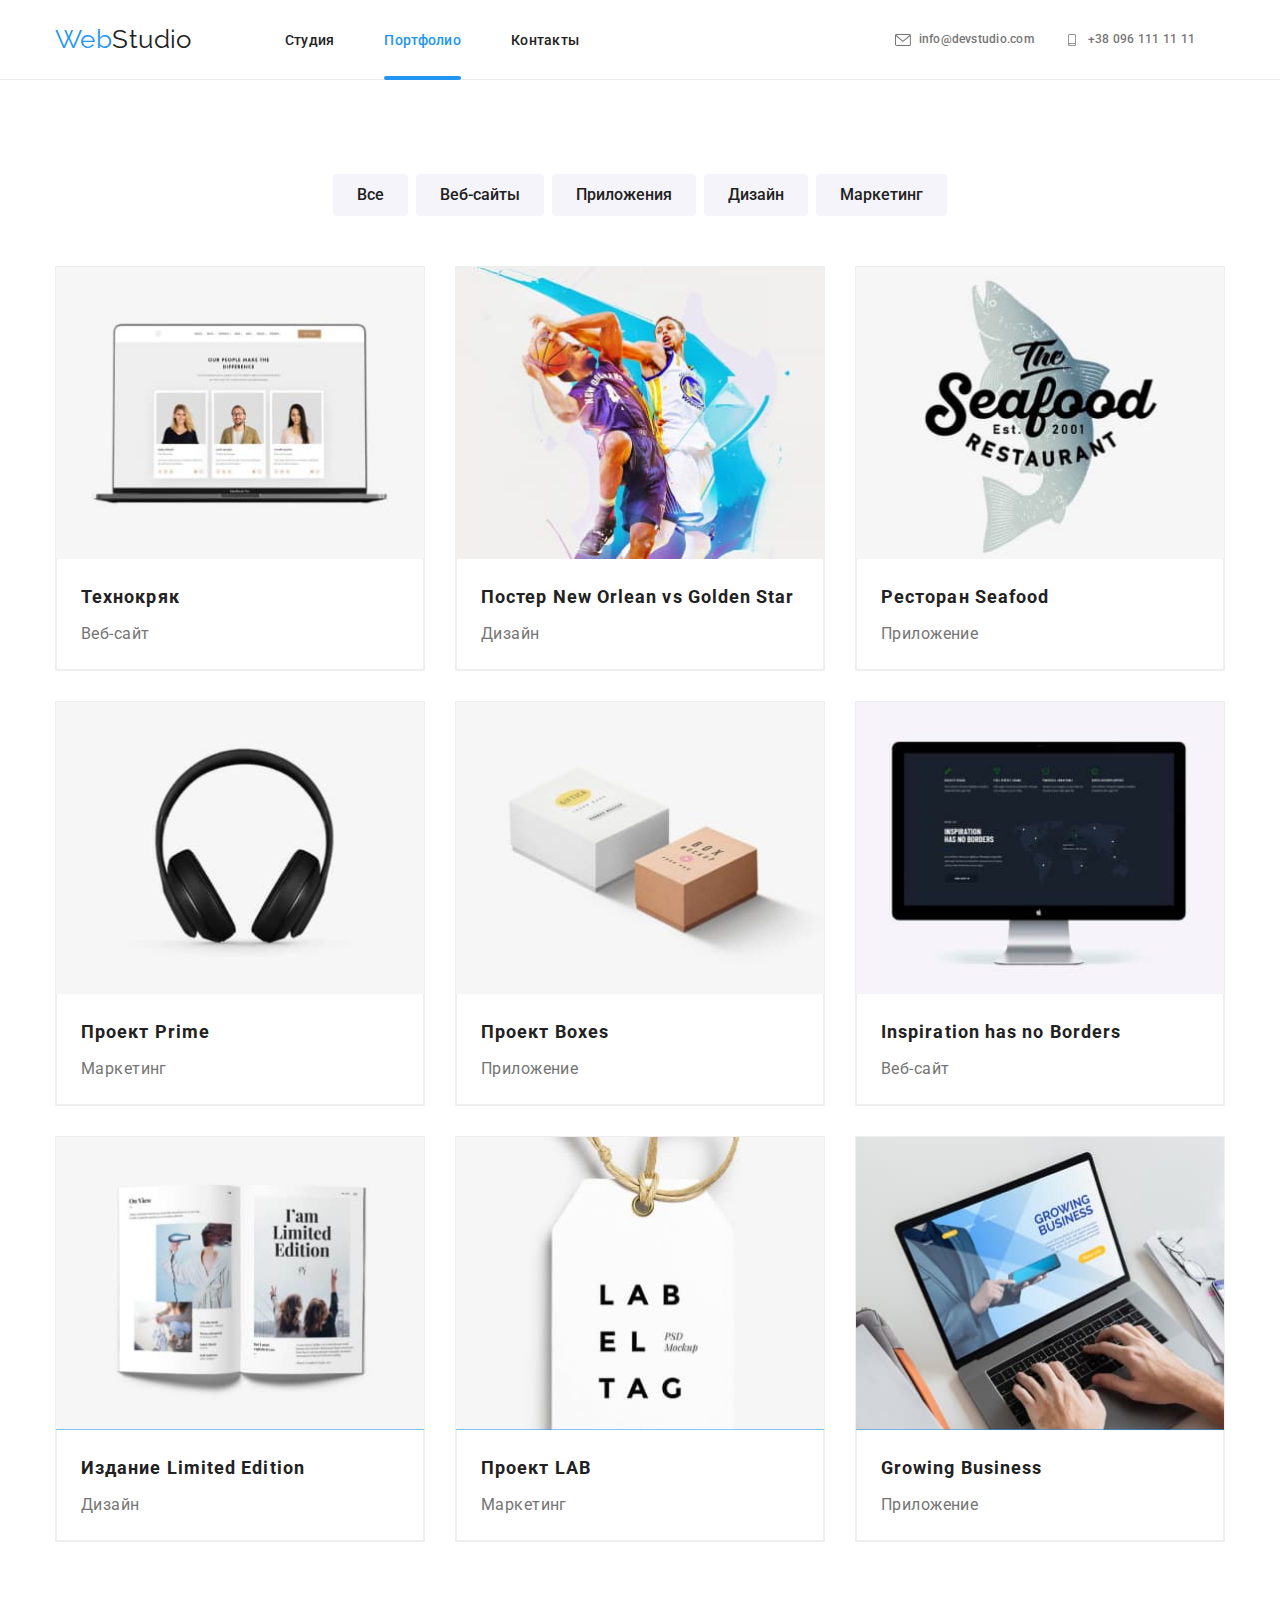
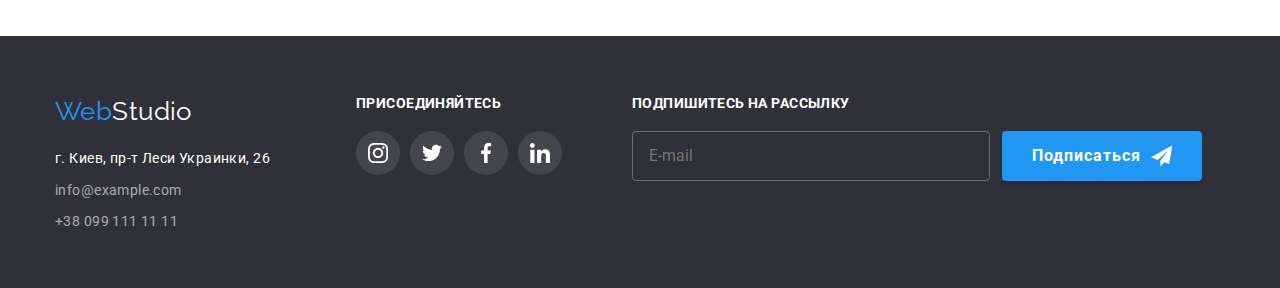
==== commit a93db4b2: "Полностью исправлена Студия" ====
--- a/portfolio.html
+++ b/portfolio.html
@@ -594,76 +594,76 @@
 
     <footer class="footer">
       <div class="container footer__container">
-        <div class="tablet-wrap">
+        <div class="footer-wrap">
           <div class="logo-wrap">
-            <a href="./index.html" class="logo"
-              ><span class="web">Web</span
-              ><span class="logo--light">Studio</span></a
+          <a href="./index.html" class="logo"
+            ><span class="web">Web</span
+            ><span class="logo--light">Studio</span></a
+          >
+          <address class="footer-nav">
+            <p class="footer__address">г. Киев, пр-т Леси Украинки, 26</p>
+            <a href="mailto:info@example.com" class="footer__link"
+              >info@example.com</a
             >
-            <address class="footer-nav">
-              <p class="footer__address">г. Киев, пр-т Леси Украинки, 26</p>
-              <a href="mailto:info@example.com" class="footer__link"
-                >info@example.com</a
-              >
-              <a href="tel:+380991111111" class="footer__link"
-                >+38 099 111 11 11</a
-              >
-            </address>
-          </div>
-          <div class="footer__social-networks">
-            <p class="social__networks-title">Присоединяйтесь</p>
-            <ul class="social__networks-list list">
-              <li class="social__networks-item">
-                <a href="" class="social__networks-link">
-                  <svg class="social__networks-icon" width="20" height="20">
-                    <use href="./images-studio/icons.svg#icon-instagram"></use>
-                  </svg>
-                </a>
-              </li>
-              <li class="social__networks-item">
-                <a href="" class="social__networks-link">
-                  <svg class="social__networks-icon" width="20" height="20">
-                    <use href="./images-studio/icons.svg#icon-twitter"></use>
-                  </svg>
-                </a>
-              </li>
-              <li class="social__networks-item">
-                <a href="" class="social__networks-link">
-                  <svg class="social__networks-icon" width="20" height="20">
-                    <use href="./images-studio/icons.svg#icon-facebook"></use>
-                  </svg>
-                </a>
-              </li>
-              <li class="social__networks-item">
-                <a href="" class="social__networks-link">
-                  <svg class="social__networks-icon" width="20" height="20">
-                    <use href="./images-studio/icons.svg#icon-linkedin"></use>
-                  </svg>
-                </a>
-              </li>
-            </ul>
+            <a href="tel:+380991111111" class="footer__link"
+              >+38 099 111 11 11</a
+            >
+          </address>
+        </div>
+        <div class="footer__social-networks">
+          <p class="social__networks-title">Присоединяйтесь</p>
+          <ul class="social__networks-list list">
+            <li class="social__networks-item">
+              <a href="" class="social__networks-link">
+                <svg class="social__networks-icon" width="20" height="20">
+                  <use href="./images-studio/icons.svg#icon-instagram"></use>
+                </svg>
+              </a>
+            </li>
+            <li class="social__networks-item">
+              <a href="" class="social__networks-link">
+                <svg class="social__networks-icon" width="20" height="20">
+                  <use href="./images-studio/icons.svg#icon-twitter"></use>
+                </svg>
+              </a>
+            </li>
+            <li class="social__networks-item">
+              <a href="" class="social__networks-link">
+                <svg class="social__networks-icon" width="20" height="20">
+                  <use href="./images-studio/icons.svg#icon-facebook"></use>
+                </svg>
+              </a>
+            </li>
+            <li class="social__networks-item">
+              <a href="" class="social__networks-link">
+                <svg class="social__networks-icon" width="20" height="20">
+                  <use href="./images-studio/icons.svg#icon-linkedin"></use>
+                </svg>
+              </a>
+            </li>
+          </ul>
           </div>
         </div>
         <div class="footer__join-container">
           <h3 class="footer__title">Подпишитесь на рассылку</h3>
           <form>
-            <div class="footer__join">
-              <label class="footer-label">
-                <input
-                  class="footer__join-input"
-                  type="email"
-                  name="userEmail"
-                  placeholder="E-mail"
-                  required
-                />
-              </label>
-              <button class="footer__join-button button" type="submit">
-                Подписаться
-              </button>
+          <div class="footer__join">
+            <label class="footer__label">
+              <input
+                class="footer__join-input"
+                type="email"
+                name="userEmail"
+                placeholder="E-mail"
+                required
+              />
+            </label>
+            <button class="footer__join-button button" type="submit">
+              Подписаться
               <svg class="footer__join-icon" width="24" height="24">
                 <use href="./images-studio/icons.svg#icon-send"></use>
               </svg>
-            </div>
+            </button>
+          </div>
           </form>
         </div>
       </div>
--- a/css/main.min.css
+++ b/css/main.min.css
@@ -1,2 +1,2 @@
-:root{--primary-text-color: #757575;--title-text-color: #212121;--accent-color: #2196f3;--background-button: #188ce8;--white-color: #ffffff;--background-color: #e5e5e5;--hero-background-color: #2f303a;--second-accent-color: #000000;--grid-background: #f5f4fa;--icon-color: #afb1b8}body{background-color:var(--title-color);color:var(--primary-text-color);font-family:Roboto, sans-serif;letter-spacing:0.03em;font-weight:400;font-size:14px;line-height:1.7}img{display:block;max-width:100%;height:auto}.list{list-style:none;padding:0;margin:0}h1,h2,h3,p,ul{margin-top:0;margin-bottom:0}a{text-decoration:none}.web{color:var(--accent-color)}.section{padding:60px 0px}@media screen and (min-width: 1200px){.section{padding:94px 0px}}.works__title,.team__title,.clients__title{text-align:center;margin-bottom:30px}@media screen and (min-width: 1200px){.works__title,.team__title,.clients__title{font-weight:700;font-size:36px;line-height:1.2;letter-spacing:.03em;margin-bottom:50px}}.section .title{color:var(--title-text-color)}.title--dark-color{color:var(--title-text-color)}.title--light-color{color:var(--white-color)}.container{width:100%;margin:0 auto;padding-left:15px;padding-right:15px}@media screen and (min-width: 480px){.container{width:480px}}@media screen and (min-width: 768px){.container{width:768px}}@media screen and (min-width: 1200px){.container{width:1200px}}.header-container{display:flex;align-items:center;max-height:80px}@media screen and (min-width: 768px){.header-container{display:flex;padding-top:20px;padding-bottom:20px}}@media screen and (min-width: 1200px){.header-container{display:flex;justify-content:space-between;padding-top:25px;padding-bottom:25px}}.header{border-bottom:1px solid #ececec;max-height:80px}.header__navigation{display:flex;align-items:center}.header__list{display:none}@media screen and (min-width: 768px){.header__list{display:flex}}@media screen and (min-width: 1200px){.header__list{display:flex}}.header .logo{color:var(--second-accent-color);display:block;font-family:Raleway;font-size:24px;line-height:1.1;text-decoration:none;padding-top:16px;padding-bottom:16px}.header .logo:hover,.header .logo:focus{color:var(--accent-color)}.header .logo--dark{color:var(--title-text-color)}.header .logo--light{color:var(--white-color)}@media screen and (min-width: 768px){.header .logo{margin-right:88px}}@media screen and (min-width: 1200px){.header .logo{margin-right:93px;font-size:26px;line-height:1.2}}.header__item{display:flex;margin-left:50px}.header__item:first-child{margin-left:0px}.header__link{display:block;color:var(--primary-text-color);letter-spacing:0.02em;padding-top:32px;padding-bottom:32px;position:relative;transition:color 250ms cubic-bezier(0.4, 0, 0.2, 1)}.header__link:hover,.header__link:focus{color:var(--accent-color)}.header__link,.header__link.current{color:var(--title-text-color);font-weight:500;font-size:14px;line-height:1.2;text-decoration:none;transition-property:color;transition-duration:250ms;transition-timing-function:cubic-bezier(0.4, 0, 0.2, 1)}.header__contacts-link:hover,.header__contacts-link:focus{color:var(--accent-color)}.header__link.current{color:var(--accent-color)}.header__link.current::after{content:"";width:100%;height:4px;border-radius:2px;background-color:var(--accent-color);position:absolute;left:0;bottom:0}.header__contacts{font-weight:500;font-size:14px;line-height:1.1;letter-spacing:.02em;color:var(--title-text-color);text-decoration:none;transition-property:color;transition-duration:250ms;transition-timing-function:cubic-bezier(0.4, 0, 0.2, 1);display:none;margin-left:auto}@media screen and (min-width: 768px){.header__contacts{display:block;font-weight:500;font-size:12px;line-height:1.15;letter-spacing:.02em;margin-left:84px}}@media screen and (min-width: 1200px){.header__contacts{display:flex;align-items:center;margin-left:0px;padding-top:7px;padding-bottom:7px}}.header__contacts-item{display:flex}@media screen and (min-width: 768px) and (max-width: 1200px){.header__contacts-item{margin-bottom:10px}.header__contacts-item:last-child{margin-bottom:0px}}@media screen and (min-width: 1200px){.header__contacts-item{margin-right:30px;margin-bottom:0}}.header__contacts-link{color:var(--primary-text-color);text-decoration:none;display:flex;align-items:center;transition:color 250ms cubic-bezier(0.4, 0, 0.2, 1)}.header__contacts-icon{fill:currentColor;margin-right:8px;width:14px;height:10px}@media screen and (min-width: 1200px){.header__contacts-icon{width:16px;height:12px}}.header .icon-mail{width:14px;height:10px}@media screen and (min-width: 1200px){.header .icon-mail{width:16px;height:12px}}.header .icon-phone{width:10px;height:14px}@media screen and (min-width: 1200px){.header .icon-phone{height:16px}}.header .modal-menu{visibility:hidden;opacity:0;display:flex;flex-direction:column;justify-content:space-between;background-color:#fff;position:fixed;top:0;left:50%;transform:translate(-50%);width:100vw;height:100vh;padding:48px 40px;z-index:1}@media screen and (min-widht: 768px){.header .modal-menu{display:none}}@media screen and (min-widht: 1200px){.header .modal-menu{display:none}}.header .modal-menu.is-open{visibility:visible;pointer-events:all;opacity:1}.header .modal-menu__list{font-weight:500;font-size:40px;line-height:1.1;letter-spacing:0.02em;color:var(--title-text-color)}.header .modal-menu__item{margin-bottom:32px}.header .modal-menu__contacts-link{color:var(--primary-text-color)}.header .modal-menu__contacts .tel{font-size:34px;color:var(--accent-color)}.header .modal-menu__contacts:last-child{margin-bottom:0}.header .modal-menu__link{color:var(--title-text-color)}.header .modal-menu__link--current{color:var(--accent-color)}.header .menu-btn-icon:active{fill:var(--accent-color)}.header .menu-btn{border:none;background-color:transparent;padding:0;margin-left:auto;display:block;z-index:10}@media screen and (min-width: 768px){.header .menu-btn{display:none}}@media screen and (min-width: 1200px){.header .menu-btn{display:none}}.header .menu-btn-icon{display:block}.header .icon-close{display:none}.header .menu-btn.is-open .icon-close{display:block}.header .menu-btn.is-open .icon-open{display:none}.modal-menu{visibility:hidden;opacity:0;display:flex;flex-direction:column;justify-content:space-between;background-color:#fff;position:fixed;top:0;left:50%;transform:translate(-50%);width:100vw;height:100vh;padding:48px 40px;z-index:1}@media screen and (min-width: 768px){.modal-menu{display:none}}@media screen and (min-width: 1200px){.modal-menu{display:none}}.modal-menu.is-open{visibility:visible;pointer-events:all;opacity:1}.modal-menu__list{font-weight:500;font-size:40px;line-height:1.1;letter-spacing:0.02em;color:var(--title-text-color)}.modal-menu__item{margin-bottom:32px}.modal-menu__item:last-child{margin-bottom:0}.modal-menu__contacts{font-weight:500;font-size:24px;line-height:1.1;letter-spacing:0.03em;color:var(--primary-text-color);margin-bottom:32px}.modal-menu__contacts-item{padding-bottom:32px}.modal-menu__contacts-link{color:var(--primary-text-color)}.modal-menu__contacts .tel{font-size:34px;color:var(--accent-color)}.modal-menu__contacts:last-child{margin-bottom:0}.modal-menu__link{color:var(--title-text-color)}.modal-menu__link--current{color:var(--accent-color)}.menu-btn-icon:active{fill:var(--accent-color)}.socials{display:flex;flex-wrap:wrap;font-weight:500;font-style:18px;line-height:22px;letter-spacing:0.02em;color:var(--accent-color)}.socials__link{color:currentColor}.socials__item{margin-right:20px}.socials__item:last-child{margin-right:0}.socials__item:not(:last-child)::after{content:" ";display:block;height:100%;width:1px;background-color:rgba(33,33,33,0.2);position:absolute;top:0;right:-10px}.hero{width:100%;display:flex;height:400px;padding-top:118px;padding-bottom:118px;text-align:center;border:1px solid #ececec}@media screen and (min-width: 1199px){.hero{height:600px;padding-top:200px;padding-bottom:200px}}.hero__container{height:400px}.hero__title{font-weight:900;font-size:26px;line-height:1.6;color:var(--white-color);letter-spacing:0.06em;text-transform:uppercase;margin-bottom:30px;padding-left:45px;padding-right:45px}@media screen and (min-width: 768px){.hero__title{min-width:360px;padding-left:188px;padding-right:188px}}@media screen and (min-width: 1200px){.hero__title{min-width:696px;padding-left:236px;padding-right:236px;font-size:44px;line-height:1.4;text-align:center}}.hero__button{display:inline-block;border-radius:4px;border:4px transparent;color:var(--white-color);background-color:var(--background-button);min-width:200px;height:50px;font-family:inherit;font-weight:700;font-size:16px;line-height:1.87;cursor:pointer;transition:color 250ms cubic-bezier(0.4, 0, 0.2, 1),background-color 250ms cubic-bezier(0.4, 0, 0.2, 1)}.hero__button:hover,.hero__button:focus{color:var(--accent-color);background-color:var(--white-color)}.hero.section{margin-left:auto;margin-right:auto;max-width:1600px;background-color:var(--hero-background-color);background-image:linear-gradient(rgba(47,48,58,0.4), rgba(47,48,58,0.4)),url(../images-studio/hero-bg-mob.jpg);background-repeat:no-repeat;background-size:cover;background-position:center}@media screen and (min-device-pixel-ratio: 2), screen and (-moz-min-device-pixel-ratio: 2), screen and (-o-min-device-pixel-ratio: 2 / 1), screen and (-webkit-min-device-pixel-ratio: 2), screen and (min-resolution: 192dpi), screen and (min-resolution: 2dppx){.hero.section{background-image:linear-gradient(rgba(47,48,58,0.4), rgba(47,48,58,0.4)),url(../images-studio/hero-bg@2x-mob.jpg)}}@media screen and (min-width: 768px){.hero.section{background-color:var(--hero-background-color);background-image:linear-gradient(rgba(47,48,58,0.4), rgba(47,48,58,0.4)),url(../images-studio/hero-bg-tab.jpg)}}@media screen and (min-width: 768px) and (min-device-pixel-ratio: 2), screen and (min-width: 768px) and (-moz-min-device-pixel-ratio: 2), screen and (min-width: 768px) and (-o-min-device-pixel-ratio: 2 / 1), screen and (min-width: 768px) and (-webkit-min-device-pixel-ratio: 2), screen and (min-width: 768px) and (min-resolution: 192dpi), screen and (min-width: 768px) and (min-resolution: 2dppx){.hero.section{background-image:linear-gradient(rgba(47,48,58,0.4), rgba(47,48,58,0.4)),url(../images-studio/hero-bg@2x-tab.jpg)}}@media screen and (min-width: 1200px){.hero.section{margin-left:auto;margin-right:auto;max-width:1600px;background-color:var(--hero-background-color);background-image:linear-gradient(rgba(47,48,58,0.4), rgba(47,48,58,0.4)),url(../images-studio/hero-bg-desk.jpg)}}@media screen and (min-width: 1200px) and (min-device-pixel-ratio: 2), screen and (min-width: 1200px) and (-moz-min-device-pixel-ratio: 2), screen and (min-width: 1200px) and (-o-min-device-pixel-ratio: 2 / 1), screen and (min-width: 1200px) and (-webkit-min-device-pixel-ratio: 2), screen and (min-width: 1200px) and (min-resolution: 192dpi), screen and (min-width: 1200px) and (min-resolution: 2dppx){.hero.section{background-image:linear-gradient(rgba(47,48,58,0.4), rgba(47,48,58,0.4)),url(../images-studio/hero-bg@2x-desk.jpg)}}@media screen and (min-width: 768px){.feature__list{display:flex;flex-wrap:wrap;margin-bottom:-30px;margin-left:-30px}}@media screen and (min-width: 1200px){.feature__list{display:flex;flex-wrap:nowrap;margin-bottom:0}}.feature__item{max-width:450px;margin-bottom:30px}.feature__item:last-child{margin-bottom:0px}@media screen and (min-width: 768px){.feature__item{max-width:354px;margin-left:30px}}@media screen and (min-width: 1200px){.feature__item{max-width:270px;margin-bottom:0px}}.feature__title{color:var(--title-text-color);font-weight:700;font-size:14px;line-height:1.2;letter-spacing:.03em;text-align:center;text-transform:uppercase;margin-bottom:10px}@media screen and (min-width: 768px){.feature__title{text-align:start}}.feature__text{color:var(--text-color);font-size:14px;line-height:1.7}.feature__box{margin-bottom:30px;height:120px;display:flex;justify-content:center;align-items:center;background:#f5f4fa;border-radius:4px}.feature__icon{width:70px;height:70px}.work{padding-top:0px}@media screen and (max-width: 1199px){.work.visually-hidden{display:none}}.work__title{color:var(--title-text-color);font-weight:700;font-size:36px;line-height:1.2;text-align:center;margin-bottom:50px}@media screen and (min-width: 1200px){.work__title{font-weight:700;font-size:36px;line-height:1.2;letter-spacing:.03em;margin-bottom:50px}}.work__list{display:flex;justify-content:space-between}.work__item{position:relative;display:flex;justify-content:center;align-items:center}.work__item:last-child{margin-right:0}.work__mission{display:block;position:absolute;background-color:rgba(47,48,58,0.8);height:70px;width:370px;top:50%;left:50%;transform:translate(-50%, 110%)}.work__mission-title{font-style:normal;font-weight:700;font-size:14px;line-height:16px;text-align:center;letter-spacing:0.03em;text-transform:uppercase;color:#ffffff;align-items:center;padding:27px 82px 27px 83px}.team{background-color:#f5f4fa;margin-bottom:0}.team__title{color:var(--title-text-color);font-weight:700;font-size:28px;line-height:1.2;text-align:center;margin-bottom:30px}@media screen and (min-width: 1200px){.team__title{font-size:36px;line-height:1.16}}.team__item{max-width:450px;background-color:var(--white-color);margin-bottom:30px;border-radius:0px 0px 4px 4px;box-shadow:0px 1px 3px rgba(0,0,0,0.12),0px 1px 1px rgba(0,0,0,0.14),0px 2px 1px rgba(0,0,0,0.2)}.team__item:last-child{margin-bottom:0}@media screen and (min-width: 768px){.team__item{max-width:354px;margin-right:30px;margin-bottom:30px}.team__item:nth-child(2n){margin-right:0}.team__item:nth-last-child(-n+2){margin-bottom:0}}@media screen and (min-width: 1200px){.team__item{margin-bottom:0;max-width:270px}.team__item:not(:last-child){margin-right:30px}}@media screen and (min-width: 768px){.team__list{display:flex;flex-wrap:wrap;justify-content:center;margin-left:-30px;margin-bottom:30px}}@media screen and (min-width: 1200px){.team__list{display:flex;flex-wrap:nowrap;margin-bottom:-30px}}.team__wrap{border-radius:0px 0px 4px 4px;padding-top:30px;padding-bottom:24px}.team__list-title{color:var(--title-text-color);font-weight:500;font-size:16px;line-height:1.19;text-align:center;margin-bottom:10px}.team__list-position{color:var(--text-color);font-size:16px;line-height:1.19;text-align:center;margin-bottom:16px}.team__social-list{display:flex;justify-content:center;align-items:center}.team__social-item+.team__social-item{margin-left:10px}.team__social-link{width:44px;height:44px;background-color:#ffffff;border-radius:50%;display:flex;justify-content:center;align-items:center;color:var(--icon-color);transition:background-color 250ms cubic-bezier(0.4, 0, 0.2, 1),color 250ms cubic-bezier(0.4, 0, 0.2, 1)}.team__social-link:hover,.team__social-link:focus{background-color:#2196f3;color:#ffffff}.team__social-icon{fill:currentColor}.clients.list{display:flex;flex-wrap:wrap;justify-content:space-between}.clients__title{text-align:center;margin-bottom:50px;font-weight:700;font-size:28px;line-height:1.1;letter-spacing:.03em;color:var(--second-accent-color)}@media screen and (min-width: 1200px){.clients__title{font-weight:700;font-size:36px;line-height:1.2;letter-spacing:.03em;margin-bottom:50px}}.clients__item{margin-right:30px;margin-bottom:30px;width:calc(100% / 2 - 30px)}.clients__item:nth-child(3n){margin-bottom:0}@media screen and (min-width: 768px){.clients__item{width:calc(100% / 3 - 30px)}.clients__item:nth-child(3n){margin-right:0}}@media screen and (min-width: 1200px){.clients__item{width:calc(100% / 6 - 30px);margin-left:0px;margin-bottom:0}}.clients__link{display:flex;justify-content:center;align-items:center;width:100%;height:92px;border:1px solid #afb1b8;border-radius:4px;fill:#afb1b8;transition:border 250ms cubic-bezier(0.4, 0, 0.2, 1),color 250ms cubic-bezier(0.4, 0, 0.2, 1)}.clients__link:hover,.clients__link:focus{border:1px solid var(--accent-color);border-radius:4px;fill:var(--accent-color);border-color:var(--accent-color)}.clients__icon{transition:fill 250ms cubic-bezier(0.4, 0, 0.2, 1)}.clients__icon:hover,.clients__icon:focus{fill:var(--accent-color);border-color:var(--accent-color)}.footer{background-color:var(--hero-background-color);padding-top:60px;padding-bottom:60px;margin-left:auto;margin-right:auto}@media screen and (min-width: 1200px){.footer__container{display:flex;align-items:baseline}}.footer .logo{color:var(--white-color);display:block;font-family:Raleway;font-size:24px;line-height:1.1;text-decoration:none;margin-bottom:20px}.footer .logo:hover,.footer .logo:focus{color:var(--accent-color)}@media screen and (min-width: 1200px){.footer .logo{font-size:26px;line-height:1.2}}.footer .logo-wrap{text-align:center;margin-bottom:60px}@media screen and (min-width: 768px){.footer .logo-wrap{margin-bottom:0}}@media screen and (min-width: 1200px){.footer .logo-wrap{margin-right:70px;text-align:start}}.footer .tablet-wrap{margin-bottom:60px}@media screen and (min-width: 768px){.footer .tablet-wrap{display:flex;justify-content:space-around;align-items:baseline}}@media screen and (min-width: 1200px){.footer .tablet-wrap{margin-bottom:0}}.footer__address,.footer__link{color:var(--white-color);font-style:normal;font-size:14px;line-height:1.7}.footer__link{color:rgba(255,255,255,0.6);display:block;text-decoration:none;transition-property:color;transition-duration:250ms;transition-timing-function:cubic-bezier(0.4, 0, 0.2, 1)}.footer__link:hover,.footer__link:focus{color:var(--accent-color)}.footer__address{margin-bottom:9px}.footer__social-networks{margin-left:70px;text-align:center}@media screen and (min-width: 1200px){.footer__social-networks{text-align:start}}.footer__join-container{align-items:baseline;margin-left:93px;width:100%;height:86px;margin:0 auto;text-align:center}.footer__join-container h3{color:#ffffff;font-weight:700;font-size:14px;line-height:1.14;letter-spacing:0.03em;text-transform:uppercase;margin-top:30px;margin-bottom:10px}@media screen and (min-width: 768px){.footer__join-container{display:inline-block;margin:0 auto}}@media screen and (min-width: 1200px){.footer__join-container{margin-left:93px;text-align:start}}.footer__title{font-weight:700;font-size:14px;line-height:1.1;letter-spacing:.03em;text-transform:uppercase;margin-bottom:20px;color:var(--white-color)}@media screen and (min-width: 768px){.footer__title{display:block;margin:0 auto}}.footer__join{position:relative;align-items:center}@media screen and (min-width: 1200px){.footer__join{display:flex}}.footer__join-button{position:relative;min-width:200px;padding:10px 28px;min-height:50px;background-color:var(--accent-color);box-shadow:0px 4px 4px rgba(0,0,0,0.15);border-radius:4px;border-color:transparent;font-weight:700;font-size:16px;line-height:1.8;align-items:center;text-align:start;letter-spacing:0.06em;color:var(--white-color);transition-property:border-color;transition-duration:250ms;transition-timing-function:cubic-bezier(0.4, 0, 0.2, 1)}.footer__join-button :focus{border-color:var(--accent-color)}@media screen and (min-width: 768px){.footer__join-button{display:block;margin:0 auto}}.footer__join-input{width:100%;padding-top:16px;padding-bottom:16px;margin-bottom:20px;padding-left:15px;background-color:var(--hero-background-color);border:1px solid rgba(255,255,255,0.3);filter:drop-shadow(0px 4px 4px rgba(0,0,0,0.15));border-radius:4px;font-size:14px;color:var(--white-color)}.footer__join-input:focus{border-color:var(--accent-color)}@media screen and (min-width: 768px){.footer__join-input{width:100%;max-width:450px}}@media screen and (min-width: 1200px){.footer__join-input{width:358px;min-height:50px;margin-right:10px;margin-bottom:0}}.footer__join-icon{position:relative;left:-50px;top:20px;transform:translateY(-50%);margin-left:10px;fill:#ffffff}@media screen and (min-width: 768px){.footer__join-icon{left:70px;top:-25px}}@media screen and (min-width: 1200px){.footer__join-icon{left:-50px;top:10px}}.social__networks-title{color:var(--white-color);font-weight:700;font-size:14px;line-height:1.1;text-transform:uppercase}@media screen and (min-width: 1200px){.social__networks-title{text-align:start}}.social__networks-list{display:flex;justify-content:center;margin-top:20px;padding:0px}.social__networks-list:hover{border-color:var(--accent-color)}.social__networks-item:not(:last-child){margin-right:10px}.social__networks-link{display:flex;width:44px;height:44px;justify-content:center;align-items:center;background-color:rgba(255,255,255,0.1);border-radius:50%;transition:250ms cubic-bezier(0.4, 0, 0.2, 1)}.social__networks-link:hover,.social__networks-link:focus{background-color:var(--accent-color)}.social__networks-icon{fill:var(--white-color)}.social__networks-icon:hover,.social__networks-icon:focus{background-color:var(--accent-color)}.backdrop{position:fixed;height:100vh;width:100vw;top:0;left:50%;display:flex;align-items:center;justify-content:center;transform:translateX(-50%);background-color:rgba(0,0,0,0.2);transition:opacity 250ms cubic-bezier(0.4, 0, 0.2, 1)}.backdrop.is-hidden{opacity:0;visibility:hidden;pointer-events:none}.modal{position:absolute;top:50%;left:50%;transform:translate(-50%, -50%);min-height:581px;width:528px;background:#ffffff;box-shadow:0px 1px 3px rgba(0,0,0,0.12),0px 1px 1px rgba(0,0,0,0.14),0px 2px 1px rgba(0,0,0,0.2);border-radius:4px;transition:250ms cubic-bezier(0.4, 0, 0.2, 1);padding:40px}.modal__close-btn{position:absolute;top:8px;right:8px;padding:4px 3px 3px 3px;width:30px;height:30px;background-color:transparent;border:1px solid rgba(0,0,0,0.1);cursor:pointer;border-radius:50%;justify-content:center;text-align:center;transition:fill 250ms cubic-bezier(0.4, 0, 0.2, 1)}.modal__close-btn:hover{fill:var(--accent-color)}.modal__close-icon{position:absolute;left:17.22%;right:16.67%;top:20.67%;bottom:22.22%;color:#000;transition:fill 250ms cubic-bezier(0.4, 0, 0.2, 1)}.modal__title{font-style:normal;font-weight:700;font-size:20px;line-height:23px;text-align:center;letter-spacing:0.03em;color:var(--title-text-color);margin-bottom:20px}.modal__input{width:100%;height:40px;border:1px solid rgba(33,33,33,0.2);padding-left:25px;border-radius:4px;padding:10px;padding-left:42px;color:var(--accent-color);font-size:14px;outline:none;transition:border 250ms cubic-bezier(0.4, 0, 0.2, 1)}.modal__input:focus{border-color:var(--accent-color)}.modal__input:focus+.input-icon{fill:var(--accent-color)}.modal__field{margin-bottom:10px}.modal__label{font-style:normal;font-weight:400;font-size:12px;line-height:1.17;letter-spacing:0.01em;display:block;position:relative;margin-bottom:4px;color:var(--primary-text-color)}.modal__text{width:100%;height:120px;border:1px solid rgba(33,33,33,0.2);box-sizing:border-box;border-radius:4px;padding:10px;color:var(--accent-color);font-size:14px;outline:none;resize:none;transition:border 250ms cubic-bezier(0.4, 0, 0.2, 1)}.modal__text:focus{border-color:var(--accent-color)}.modal__check:checked+.check-text span{background-color:var(--accent-color);border-color:transparent}.modal__check.visually-hidden{visibility:hidden;position:absolute}.modal__policy{display:flex}@media screen and (min-width: 480px){.modal{width:450px}}.input-wrap{position:relative}.input-icon{position:absolute;left:12px;top:50%;transform:translateY(-50%);transition:color 250ms cubic-bezier(0.4, 0, 0.2, 1)}.check-text{display:flex;font-style:normal;font-weight:normal;font-size:14px;line-height:1.71;letter-spacing:0.03em;color:var(--primary-text-color);transition:background-color 250ms cubic-bezier(0.4, 0, 0.2, 1),border 250ms cubic-bezier(0.4, 0, 0.2, 1)}.check-text span{width:16px;height:15px;border:2px solid var(--title-text-color);border-radius:2px;margin-right:5px;display:flex;align-items:center;justify-content:center}@media screen and (min-width: 1200px){.check-text{font-size:14px;line-height:1.7;margin-left:8px}}.icon-check{fill:transparent}.check-link{font-style:normal;font-weight:400;font-size:14px;line-height:1.71;letter-spacing:0.03em;text-decoration-line:underline;color:var(--accent-color)}.submit-btn{display:block;font-weight:700;font-size:16px;line-height:1.87;letter-spacing:0.06em;align-items:center;display:block;text-align:center;color:#ffffff;background-color:var(--accent-color);padding:10px 56px;min-width:200px;margin-top:30px;margin-left:124px;margin-right:124px;justify-content:center;border-radius:4px;border:none;box-shadow:0px 1px 3px rgba(0,0,0,0.12),0px 1px 1px rgba(0,0,0,0.14),0px 2px 1px rgba(0,0,0,0.2);transition:color 250ms cubic-bezier(0.4, 0, 0.2, 1),background-color 250ms cubic-bezier(0.4, 0, 0.2, 1)}.submit-btn:hover,.submit-btn:focus{color:var(--accent-color);background-color:#ffffff}.gallery__menu{display:flex;flex-wrap:wrap;margin-bottom:40px}@media screen and (min-width: 768px){.gallery__menu{margin-bottom:30px;justify-content:center}}@media screen and (min-width: 1200px){.gallery__menu{margin-bottom:50px}}.gallery__item{margin-right:8px}.gallery__item:last-child{margin-right:0px}@media screen and (max-width: 767px){.gallery__item{margin-bottom:15px}.gallery__item:nth-last-child(-n+2){margin-bottom:0px}}.gallery__button{color:var(--title-text-color);background-color:var(--grid-background);font-family:inherit;font-weight:500;font-size:16px;line-height:1.6;padding:6px 22px;border-radius:4px;border-color:transparent;min-height:38px;cursor:pointer;transition:color 250ms cubic-bezier(0.4, 0, 0.2, 1),background-color 250ms cubic-bezier(0.4, 0, 0.2, 1)}.gallery__button:hover,.gallery__button:focus{color:var(--white-color);background-color:var(--accent-color);box-shadow:0px 4px 4px rgba(0,0,0,0.25)}.gallery__item{margin-right:8px}.gallery__item:last-child{margin-right:0px}@media screen and (max-width: 767px){.gallery__item{margin-bottom:15px}.gallery__item:nth-last-child(-n+2){margin-bottom:0px}}.projects__container{display:flex;flex-wrap:wrap}.projects__list .projects__wrap{padding:20px 24px}.projects__wrap{padding:30px 30px 16px 30px;border:1px solid #eeeeee;border-top:0px}.projects__thumb{position:relative;overflow:hidden}.projects__card{border:1px solid #eeeeee;background-color:#ffffff}.projects__card:hover .projects__modal{opacity:1;transform:translateY(0%)}.projects__modal{position:absolute;top:0;width:100%;height:100%;color:var(--white-color);background:rgba(33,150,243,0.9);padding:63px 24px;transform:translateY(100%);transition-property:background-color,color,translateY(100%);transition-duration:250ms;transition-timing-function:cubic-bezier(0.4, 0, 0.2, 1)}.projects__modal p{font-style:normal;font-weight:400;font-size:18px;line-height:1.56;letter-spacing:0.03em;color:#ffffff;transform:translateY(0%)}.projects__list{display:flex;flex-wrap:wrap}.projects__item{min-width:370px;margin-bottom:30px;transition-property:box-shadow;transition-duration:250ms;transition-timing-function:cubic-bezier(0.4, 0, 0.2, 1)}@media screen and (max-width: 767px){.projects__item:last-child{margin-bottom:0}}@media screen and (min-width: 768px){.projects__item{width:calc((100% - 60px) / 2)}.projects__item:nth-child(odd){margin-right:30px}.projects__item:last-child{margin:0}}@media screen and (min-width: 1200px){.projects__item{margin-right:30px;width:calc((100% - 90px) / 3)}.projects__item:nth-last-child(-n+3){margin-bottom:0}.projects__item:nth-child(3n){margin-right:0}}.projects__name{color:var(--title-text-color);min-width:320 px}@media screen and (min-width: 768px){.projects__name{font-weight:700;font-size:18px;line-height:2;letter-spacing:.06em;margin-bottom:4px}}.projects__info{color:var(--text-color);font-size:16px;line-height:1.87}
+:root{--primary-text-color: #757575;--title-text-color: #212121;--accent-color: #2196f3;--background-button: #188ce8;--white-color: #ffffff;--background-color: #e5e5e5;--hero-background-color: #2f303a;--second-accent-color: #000000;--grid-background: #f5f4fa;--icon-color: #afb1b8}body{background-color:var(--title-color);color:var(--primary-text-color);font-family:Roboto, sans-serif;letter-spacing:0.03em;font-weight:400;font-size:14px;line-height:1.7}img{display:block;max-width:100%;height:auto}.list{list-style:none;padding:0;margin:0}h1,h2,h3,p,ul{margin-top:0;margin-bottom:0}a{text-decoration:none}.web{color:var(--accent-color)}.section{padding:60px 0px}@media screen and (min-width: 1200px){.section{padding:94px 0px}}.works__title,.team__title,.clients__title{text-align:center;margin-bottom:30px}@media screen and (min-width: 1200px){.works__title,.team__title,.clients__title{font-weight:700;font-size:36px;line-height:1.2;letter-spacing:.03em;margin-bottom:50px}}.section .title{color:var(--title-text-color)}.title--dark-color{color:var(--title-text-color)}.title--light-color{color:var(--white-color)}.container{width:100%;margin:0 auto;padding-left:15px;padding-right:15px}@media screen and (min-width: 480px){.container{width:480px}}@media screen and (min-width: 768px){.container{width:768px}}@media screen and (min-width: 1200px){.container{width:1200px}}.header-container{display:flex;align-items:center;max-height:80px}@media screen and (min-width: 768px){.header-container{display:flex;padding-top:20px;padding-bottom:20px}}@media screen and (min-width: 1200px){.header-container{display:flex;justify-content:space-between;padding-top:25px;padding-bottom:25px}}.header{border-bottom:1px solid #ececec;max-height:80px}.header__navigation{display:flex;align-items:center}.header__list{display:none}@media screen and (min-width: 768px){.header__list{display:flex}}@media screen and (min-width: 1200px){.header__list{display:flex}}.header .logo{color:var(--second-accent-color);display:block;font-family:Raleway;font-size:24px;line-height:1.1;text-decoration:none;padding-top:16px;padding-bottom:16px}.header .logo:hover,.header .logo:focus{color:var(--accent-color)}.header .logo--dark{color:var(--title-text-color)}.header .logo--light{color:var(--white-color)}@media screen and (min-width: 768px){.header .logo{margin-right:88px}}@media screen and (min-width: 1200px){.header .logo{margin-right:93px;font-size:26px;line-height:1.2}}.header__item{display:flex;margin-left:50px}.header__item:first-child{margin-left:0px}.header__link{display:block;color:var(--primary-text-color);letter-spacing:0.02em;padding-top:32px;padding-bottom:32px;position:relative;transition:color 250ms cubic-bezier(0.4, 0, 0.2, 1)}.header__link:hover,.header__link:focus{color:var(--accent-color)}.header__link,.header__link.current{color:var(--title-text-color);font-weight:500;font-size:14px;line-height:1.2;text-decoration:none;transition-property:color;transition-duration:250ms;transition-timing-function:cubic-bezier(0.4, 0, 0.2, 1)}.header__contacts-link:hover,.header__contacts-link:focus{color:var(--accent-color)}.header__link.current{color:var(--accent-color)}.header__link.current::after{content:"";width:100%;height:4px;border-radius:2px;background-color:var(--accent-color);position:absolute;left:0;bottom:0}.header__contacts{font-weight:500;font-size:14px;line-height:1.1;letter-spacing:.02em;color:var(--title-text-color);text-decoration:none;transition-property:color;transition-duration:250ms;transition-timing-function:cubic-bezier(0.4, 0, 0.2, 1);display:none;margin-left:auto}@media screen and (min-width: 768px){.header__contacts{display:block;font-weight:500;font-size:12px;line-height:1.15;letter-spacing:.02em;margin-left:84px}}@media screen and (min-width: 1200px){.header__contacts{display:flex;align-items:center;margin-left:0px;padding-top:7px;padding-bottom:7px}}.header__contacts-item{display:flex}@media screen and (min-width: 768px) and (max-width: 1200px){.header__contacts-item{margin-bottom:10px}.header__contacts-item:last-child{margin-bottom:0px}}@media screen and (min-width: 1200px){.header__contacts-item{margin-right:30px;margin-bottom:0}}.header__contacts-link{color:var(--primary-text-color);text-decoration:none;display:flex;align-items:center;transition:color 250ms cubic-bezier(0.4, 0, 0.2, 1)}.header__contacts-icon{fill:currentColor;margin-right:8px;width:14px;height:10px}@media screen and (min-width: 1200px){.header__contacts-icon{width:16px;height:12px}}.header .icon-mail{width:14px;height:10px}@media screen and (min-width: 1200px){.header .icon-mail{width:16px;height:12px}}.header .icon-phone{width:10px;height:14px}@media screen and (min-width: 1200px){.header .icon-phone{height:16px}}.header .modal-menu{visibility:hidden;opacity:0;display:flex;flex-direction:column;justify-content:space-between;background-color:#fff;position:fixed;top:0;left:50%;transform:translate(-50%);width:100vw;height:100vh;padding:48px 40px;z-index:1}@media screen and (min-widht: 768px){.header .modal-menu{display:none}}@media screen and (min-widht: 1200px){.header .modal-menu{display:none}}.header .modal-menu.is-open{visibility:visible;pointer-events:all;opacity:1}.header .modal-menu__list{font-weight:500;font-size:40px;line-height:1.1;letter-spacing:0.02em;color:var(--title-text-color)}.header .modal-menu__item{margin-bottom:32px}.header .modal-menu__contacts-link{color:var(--primary-text-color)}.header .modal-menu__contacts .tel{font-size:34px;color:var(--accent-color)}.header .modal-menu__contacts:last-child{margin-bottom:0}.header .modal-menu__link{color:var(--title-text-color)}.header .modal-menu__link--current{color:var(--accent-color)}.header .menu-btn-icon:active{fill:var(--accent-color)}.header .menu-btn{border:none;background-color:transparent;padding:0;margin-left:auto;display:block;z-index:10}@media screen and (min-width: 768px){.header .menu-btn{display:none}}@media screen and (min-width: 1200px){.header .menu-btn{display:none}}.header .menu-btn-icon{display:block}.header .icon-close{display:none}.header .menu-btn.is-open .icon-close{display:block}.header .menu-btn.is-open .icon-open{display:none}.modal-menu{visibility:hidden;opacity:0;display:flex;flex-direction:column;justify-content:space-between;background-color:#fff;position:fixed;top:0;left:50%;transform:translate(-50%);width:100vw;height:100vh;padding:48px 40px;z-index:1}@media screen and (min-width: 768px){.modal-menu{display:none}}@media screen and (min-width: 1200px){.modal-menu{display:none}}.modal-menu.is-open{visibility:visible;pointer-events:all;opacity:1}.modal-menu__list{font-weight:500;font-size:40px;line-height:1.1;letter-spacing:0.02em;color:var(--title-text-color)}.modal-menu__item{margin-bottom:32px}.modal-menu__item:last-child{margin-bottom:0}.modal-menu__contacts{font-weight:500;font-size:24px;line-height:1.1;letter-spacing:0.03em;color:var(--primary-text-color);margin-bottom:32px}.modal-menu__contacts-item{padding-bottom:32px}.modal-menu__contacts-link{color:var(--primary-text-color)}.modal-menu__contacts .tel{font-size:34px;color:var(--accent-color)}.modal-menu__contacts:last-child{margin-bottom:0}.modal-menu__link{color:var(--title-text-color)}.modal-menu__link--current{color:var(--accent-color)}.menu-btn-icon:active{fill:var(--accent-color)}.socials{display:flex;flex-wrap:wrap;font-weight:500;font-style:18px;line-height:22px;letter-spacing:0.02em;color:var(--accent-color)}.socials__link{color:currentColor}.socials__item{margin-right:20px}.socials__item:last-child{margin-right:0}.socials__item:not(:last-child)::after{content:" ";display:block;height:100%;width:1px;background-color:rgba(33,33,33,0.2);position:absolute;top:0;right:-10px}.hero{width:100%;display:flex;height:400px;padding-top:118px;padding-bottom:118px;text-align:center;border:1px solid #ececec}@media screen and (min-width: 1199px){.hero{height:600px;padding-top:200px;padding-bottom:200px}}.hero__container{height:400px}.hero__title{font-weight:900;font-size:26px;line-height:1.6;color:var(--white-color);letter-spacing:0.06em;text-transform:uppercase;margin-bottom:30px;padding-left:45px;padding-right:45px}@media screen and (min-width: 768px){.hero__title{min-width:360px;padding-left:188px;padding-right:188px}}@media screen and (min-width: 1200px){.hero__title{min-width:696px;padding-left:236px;padding-right:236px;font-size:44px;line-height:1.4;text-align:center}}.hero__button{display:inline-block;border-radius:4px;border:4px transparent;color:var(--white-color);background-color:var(--background-button);min-width:200px;height:50px;font-family:inherit;font-weight:700;font-size:16px;line-height:1.87;cursor:pointer;transition:color 250ms cubic-bezier(0.4, 0, 0.2, 1),background-color 250ms cubic-bezier(0.4, 0, 0.2, 1)}.hero__button:hover,.hero__button:focus{color:var(--accent-color);background-color:var(--white-color)}.hero.section{margin-left:auto;margin-right:auto;max-width:1600px;background-color:var(--hero-background-color);background-image:linear-gradient(rgba(47,48,58,0.4), rgba(47,48,58,0.4)),url(../images-studio/hero-bg-mob.jpg);background-repeat:no-repeat;background-size:cover;background-position:center}@media screen and (min-device-pixel-ratio: 2), screen and (-moz-min-device-pixel-ratio: 2), screen and (-o-min-device-pixel-ratio: 2 / 1), screen and (-webkit-min-device-pixel-ratio: 2), screen and (min-resolution: 192dpi), screen and (min-resolution: 2dppx){.hero.section{background-image:linear-gradient(rgba(47,48,58,0.4), rgba(47,48,58,0.4)),url(../images-studio/hero-bg@2x-mob.jpg)}}@media screen and (min-width: 768px){.hero.section{background-color:var(--hero-background-color);background-image:linear-gradient(rgba(47,48,58,0.4), rgba(47,48,58,0.4)),url(../images-studio/hero-bg-tab.jpg)}}@media screen and (min-width: 768px) and (min-device-pixel-ratio: 2), screen and (min-width: 768px) and (-moz-min-device-pixel-ratio: 2), screen and (min-width: 768px) and (-o-min-device-pixel-ratio: 2 / 1), screen and (min-width: 768px) and (-webkit-min-device-pixel-ratio: 2), screen and (min-width: 768px) and (min-resolution: 192dpi), screen and (min-width: 768px) and (min-resolution: 2dppx){.hero.section{background-image:linear-gradient(rgba(47,48,58,0.4), rgba(47,48,58,0.4)),url(../images-studio/hero-bg@2x-tab.jpg)}}@media screen and (min-width: 1200px){.hero.section{margin-left:auto;margin-right:auto;max-width:1600px;background-color:var(--hero-background-color);background-image:linear-gradient(rgba(47,48,58,0.4), rgba(47,48,58,0.4)),url(../images-studio/hero-bg-desk.jpg)}}@media screen and (min-width: 1200px) and (min-device-pixel-ratio: 2), screen and (min-width: 1200px) and (-moz-min-device-pixel-ratio: 2), screen and (min-width: 1200px) and (-o-min-device-pixel-ratio: 2 / 1), screen and (min-width: 1200px) and (-webkit-min-device-pixel-ratio: 2), screen and (min-width: 1200px) and (min-resolution: 192dpi), screen and (min-width: 1200px) and (min-resolution: 2dppx){.hero.section{background-image:linear-gradient(rgba(47,48,58,0.4), rgba(47,48,58,0.4)),url(../images-studio/hero-bg@2x-desk.jpg)}}@media screen and (min-width: 768px){.feature__list{display:flex;flex-wrap:wrap;margin-bottom:-30px;margin-left:-30px}}@media screen and (min-width: 1200px){.feature__list{display:flex;flex-wrap:nowrap;margin-bottom:0}}.feature__item{max-width:450px;margin-bottom:30px}.feature__item:last-child{margin-bottom:0px}@media screen and (min-width: 768px){.feature__item{max-width:354px;margin-left:30px}}@media screen and (min-width: 1200px){.feature__item{max-width:270px;margin-bottom:0px}}.feature__title{color:var(--title-text-color);font-weight:700;font-size:14px;line-height:1.2;letter-spacing:.03em;text-align:center;text-transform:uppercase;margin-bottom:10px}@media screen and (min-width: 768px){.feature__title{text-align:start}}.feature__text{color:var(--text-color);font-size:14px;line-height:1.7}.feature__box{margin-bottom:30px;height:120px;display:flex;justify-content:center;align-items:center;background:#f5f4fa;border-radius:4px}.feature__icon{width:70px;height:70px}.work{padding-top:0px}@media screen and (max-width: 1199px){.work.visually-hidden{display:none}}.work__title{color:var(--title-text-color);font-weight:700;font-size:36px;line-height:1.2;text-align:center;margin-bottom:50px}@media screen and (min-width: 1200px){.work__title{font-weight:700;font-size:36px;line-height:1.2;letter-spacing:.03em;margin-bottom:50px}}.work__list{display:flex;justify-content:space-between}.work__item{position:relative;display:flex;justify-content:center;align-items:center}.work__item:last-child{margin-right:0}.work__mission{display:block;position:absolute;background-color:rgba(47,48,58,0.8);height:70px;width:370px;top:50%;left:50%;transform:translate(-50%, 110%)}.work__mission-title{font-style:normal;font-weight:700;font-size:14px;line-height:16px;text-align:center;letter-spacing:0.03em;text-transform:uppercase;color:#ffffff;align-items:center;padding:27px 82px 27px 83px}.team{background-color:#f5f4fa;margin-bottom:0}.team__title{color:var(--title-text-color);font-weight:700;font-size:28px;line-height:1.2;text-align:center;margin-bottom:30px}@media screen and (min-width: 1200px){.team__title{font-size:36px;line-height:1.16}}@media screen and (min-width: 768px){.team__list{display:flex;flex-wrap:wrap;justify-content:center}}@media screen and (min-width: 1200px){.team__list{flex-wrap:nowrap}}.team__item{max-width:450px;background-color:var(--white-color);margin-bottom:30px;border-radius:0px 0px 4px 4px;box-shadow:0px 1px 3px rgba(0,0,0,0.12),0px 1px 1px rgba(0,0,0,0.14),0px 2px 1px rgba(0,0,0,0.2)}.team__item:last-child{margin-bottom:0}@media screen and (min-width: 768px){.team__item{max-width:354px;margin-right:30px;margin-bottom:30px}.team__item:nth-child(2n){margin-right:0}.team__item:nth-last-child(-n+2){margin-bottom:0}}@media screen and (min-width: 1200px){.team__item{margin-bottom:0;max-width:270px}.team__item:not(:last-child){margin-right:30px}}.team__wrap{border-radius:0px 0px 4px 4px;padding-top:30px;padding-bottom:24px}.team__list-title{color:var(--title-text-color);font-weight:500;font-size:16px;line-height:1.19;text-align:center;margin-bottom:10px}.team__list-position{color:var(--text-color);font-size:16px;line-height:1.19;text-align:center;margin-bottom:16px}.team__social-list{display:flex;justify-content:center;align-items:center}.team__social-item+.team__social-item{margin-left:10px}.team__social-link{width:44px;height:44px;background-color:#ffffff;border-radius:50%;display:flex;justify-content:center;align-items:center;color:var(--icon-color);transition:background-color 250ms cubic-bezier(0.4, 0, 0.2, 1),color 250ms cubic-bezier(0.4, 0, 0.2, 1)}.team__social-link:hover,.team__social-link:focus{background-color:#2196f3;color:#ffffff}.team__social-icon{fill:currentColor}.clients{display:flex;flex-wrap:wrap;justify-content:center;margin-right:-15px}@media screen and (min-width: 1200px){.clients{flex-wrap:nowrap}}.clients__title{text-align:center;margin-bottom:50px;font-weight:700;font-size:28px;line-height:1.1;letter-spacing:.03em;color:var(--second-accent-color)}@media screen and (min-width: 1200px){.clients__title{font-weight:700;font-size:36px;line-height:1.2;letter-spacing:.03em;margin-bottom:50px}}.clients__item{margin-right:30px;margin-bottom:30px;width:calc(100% / 2 - 30px)}@media screen and (min-width: 768px){.clients__item{width:calc(100% / 3 - 30px)}}@media screen and (min-width: 1200px){.clients__item{width:calc(100% / 6 - 30px);margin-left:0px;margin-bottom:0}}.clients__link{display:flex;justify-content:center;align-items:center;min-width:210px;height:92px;border:1px solid #afb1b8;border-radius:4px;fill:#afb1b8;transition:border 250ms cubic-bezier(0.4, 0, 0.2, 1),color 250ms cubic-bezier(0.4, 0, 0.2, 1)}.clients__link:hover,.clients__link:focus{border:1px solid var(--accent-color);border-radius:4px;fill:var(--accent-color);border-color:var(--accent-color)}@media screen and (min-width: 1200px){.clients__link{min-width:176px}}.clients__icon{transition:fill 250ms cubic-bezier(0.4, 0, 0.2, 1)}.clients__icon:hover,.clients__icon:focus{fill:var(--accent-color);border-color:var(--accent-color)}.footer{background-color:var(--hero-background-color);padding-top:60px;padding-bottom:60px;height:603px}@media screen and (min-width: 768px){.footer{height:463px}}@media screen and (min-width: 768px) and (min-width: 1200px){.footer{height:252px}}.footer__container{display:flex;flex-direction:column;justify-content:center;align-items:center}@media screen and (min-width: 768px){.footer__container{flex-direction:row;flex-wrap:wrap;justify-content:space-around;align-items:baseline}}@media screen and (min-width: 1200px){.footer__container{display:flex;align-items:baseline;flex-wrap:nowrap}}.footer .logo{color:var(--white-color);display:flex;justify-content:center;font-family:Raleway;font-size:24px;line-height:1.1;text-decoration:none;margin-bottom:20px}.footer .logo:hover,.footer .logo:focus{color:var(--accent-color)}@media screen and (min-width: 1200px){.footer .logo{display:inline-block;font-size:26px;line-height:1.2}}.footer .logo-wrap{text-align:center;margin-bottom:60px}@media screen and (min-width: 768px){.footer .logo-wrap{margin-bottom:0px;margin-right:165px}}@media screen and (min-width: 1200px){.footer .logo-wrap{margin-right:70px;text-align:start;min-width:231px}}.footer .footer-wrap{margin-bottom:60px;display:flex;flex-direction:column;justify-content:center}@media screen and (min-width: 768px){.footer .footer-wrap{display:flex;flex-direction:row;justify-content:space-around;margin-bottom:60px}}@media screen and (min-width: 1200px){.footer .footer-wrap{display:flex;flex-direction:row;justify-content:space-around;margin-bottom:0px}}.footer__address,.footer__link{color:var(--white-color);font-style:normal;font-size:14px;line-height:1.7}.footer__link{color:rgba(255,255,255,0.6);display:block;text-decoration:none;margin-bottom:8px;transition-property:color;transition-duration:250ms;transition-timing-function:cubic-bezier(0.4, 0, 0.2, 1)}.footer__link:last-child{margin-bottom:0}.footer__link:hover,.footer__link:focus{color:var(--accent-color)}.footer__address{margin-bottom:8px}.footer__social-networks{text-align:center}@media screen and (min-width: 1200px){.footer__social-networks{text-align:start;margin-right:70px}}.footer__join-container{align-items:baseline;margin-left:93px;width:100%;height:86px;margin:0 auto;text-align:center}@media screen and (min-width: 768px){.footer__join-container{display:inline-block;margin:0 auto}}@media screen and (min-width: 1200px){.footer__join-container{align-self:flex-start;text-align:start}}.footer__title{font-weight:700;font-size:14px;line-height:1.1;letter-spacing:.03em;letter-spacing:0.03em;text-transform:uppercase;margin-bottom:20px;color:var(--white-color)}@media screen and (min-width: 768px){.footer__title{display:flex;flex-direction:column}}.footer__join{width:100%}@media screen and (min-width: 768px){.footer__join{width:450px;margin:0 auto}}@media screen and (min-width: 1200px){.footer__join{display:flex;margin:0}}.footer__join-button{display:flex;margin:0 auto;min-width:200px;height:50px;padding:5px 28px;background-color:var(--accent-color);box-shadow:0px 4px 4px rgba(0,0,0,0.15);border-radius:4px;border-color:transparent;font-weight:700;font-size:16px;line-height:1.87;align-items:center;text-align:start;letter-spacing:0.06em;color:var(--white-color);transition-property:border-color;transition-duration:250ms;transition-timing-function:cubic-bezier(0.4, 0, 0.2, 1)}.footer__join-button :focus{border-color:var(--accent-color)}@media screen and (min-width: 768px){.footer__label{display:flex;flex-direction:column;justify-content:center}}@media screen and (min-width: 1200px){.footer__label{margin-right:12px}}.footer__join-input{width:100%;padding-left:16px;margin-bottom:20px;height:50px;font-size:16px;line-height:1.25;background-color:transparent;border:1px solid rgba(255,255,255,0.3);filter:drop-shadow(0px 4px 4px rgba(0,0,0,0.15));border-radius:4px;color:var(--white-color)}.footer__join-input:focus{border-color:var(--accent-color)}@media screen and (min-width: 1200px){.footer__join-input{width:358px}}.footer__join-icon{margin-left:10px;fill:currentColor}.social__networks-title{color:var(--white-color);margin-bottom:20px;font-weight:700;font-size:14px;line-height:1.1;text-transform:uppercase}@media screen and (min-width: 1200px){.social__networks-title{text-align:start}}.social__networks-list{display:flex;justify-content:center;padding:0px}.social__networks-list:hover{border-color:var(--accent-color)}.social__networks-item:not(:last-child){margin-right:10px}.social__networks-link{display:flex;width:44px;height:44px;justify-content:center;align-items:center;background-color:rgba(255,255,255,0.1);border-radius:50%;transition:250ms cubic-bezier(0.4, 0, 0.2, 1)}.social__networks-link:hover,.social__networks-link:focus{background-color:var(--accent-color)}.social__networks-icon{fill:var(--white-color)}.social__networks-icon:hover,.social__networks-icon:focus{background-color:var(--accent-color)}.backdrop{position:fixed;height:100vh;width:100vw;top:0;left:50%;display:flex;align-items:center;justify-content:center;transform:translateX(-50%);background-color:rgba(0,0,0,0.2);transition:opacity 250ms cubic-bezier(0.4, 0, 0.2, 1)}.backdrop.is-hidden{opacity:0;visibility:hidden;pointer-events:none}.modal{position:absolute;top:50%;left:50%;transform:translate(-50%, -50%);min-height:581px;width:528px;background:#ffffff;box-shadow:0px 1px 3px rgba(0,0,0,0.12),0px 1px 1px rgba(0,0,0,0.14),0px 2px 1px rgba(0,0,0,0.2);border-radius:4px;transition:250ms cubic-bezier(0.4, 0, 0.2, 1);padding:40px}.modal__close-btn{position:absolute;top:8px;right:8px;padding:4px 3px 3px 3px;width:30px;height:30px;background-color:transparent;border:1px solid rgba(0,0,0,0.1);cursor:pointer;border-radius:50%;justify-content:center;text-align:center;transition:fill 250ms cubic-bezier(0.4, 0, 0.2, 1)}.modal__close-btn:hover{fill:var(--accent-color)}.modal__close-icon{position:absolute;left:17.22%;right:16.67%;top:20.67%;bottom:22.22%;color:#000;transition:fill 250ms cubic-bezier(0.4, 0, 0.2, 1)}.modal__title{font-style:normal;font-weight:700;font-size:20px;line-height:23px;text-align:center;letter-spacing:0.03em;color:var(--title-text-color);margin-bottom:20px}.modal__input{width:100%;height:40px;border:1px solid rgba(33,33,33,0.2);padding-left:25px;border-radius:4px;padding:10px;padding-left:42px;color:var(--accent-color);font-size:14px;outline:none;transition:border 250ms cubic-bezier(0.4, 0, 0.2, 1)}.modal__input:focus{border-color:var(--accent-color)}.modal__input:focus+.input-icon{fill:var(--accent-color)}.modal__field{margin-bottom:10px}.modal__label{font-style:normal;font-weight:400;font-size:12px;line-height:1.17;letter-spacing:0.01em;display:block;position:relative;margin-bottom:4px;color:var(--primary-text-color)}.modal__text{width:100%;height:120px;border:1px solid rgba(33,33,33,0.2);box-sizing:border-box;border-radius:4px;padding:10px;color:var(--accent-color);font-size:14px;outline:none;resize:none;transition:border 250ms cubic-bezier(0.4, 0, 0.2, 1)}.modal__text:focus{border-color:var(--accent-color)}.modal__check:checked+.check-text span{background-color:var(--accent-color);border-color:transparent}.modal__check.visually-hidden{visibility:hidden;position:absolute}.modal__policy{display:flex}@media screen and (min-width: 480px){.modal{width:450px}}.input-wrap{position:relative}.input-icon{position:absolute;left:12px;top:50%;transform:translateY(-50%);transition:color 250ms cubic-bezier(0.4, 0, 0.2, 1)}.check-text{display:flex;font-style:normal;font-weight:normal;font-size:14px;line-height:1.71;letter-spacing:0.03em;color:var(--primary-text-color);transition:background-color 250ms cubic-bezier(0.4, 0, 0.2, 1),border 250ms cubic-bezier(0.4, 0, 0.2, 1)}.check-text span{width:16px;height:15px;border:2px solid var(--title-text-color);border-radius:2px;margin-right:5px;display:flex;align-items:center;justify-content:center}@media screen and (min-width: 1200px){.check-text{font-size:14px;line-height:1.7;margin-left:8px}}.icon-check{fill:transparent}.check-link{font-style:normal;font-weight:400;font-size:14px;line-height:1.71;letter-spacing:0.03em;text-decoration-line:underline;color:var(--accent-color)}.submit-btn{display:block;font-weight:700;font-size:16px;line-height:1.87;letter-spacing:0.06em;align-items:center;display:block;text-align:center;color:#ffffff;background-color:var(--accent-color);padding:10px 56px;min-width:200px;margin-top:30px;margin-left:124px;margin-right:124px;justify-content:center;border-radius:4px;border:none;box-shadow:0px 1px 3px rgba(0,0,0,0.12),0px 1px 1px rgba(0,0,0,0.14),0px 2px 1px rgba(0,0,0,0.2);transition:color 250ms cubic-bezier(0.4, 0, 0.2, 1),background-color 250ms cubic-bezier(0.4, 0, 0.2, 1)}.submit-btn:hover,.submit-btn:focus{color:var(--accent-color);background-color:#ffffff}.gallery__menu{display:flex;flex-wrap:wrap;margin-bottom:40px}@media screen and (min-width: 768px){.gallery__menu{margin-bottom:30px;justify-content:center}}@media screen and (min-width: 1200px){.gallery__menu{margin-bottom:50px}}.gallery__item{margin-right:8px}.gallery__item:last-child{margin-right:0px}@media screen and (max-width: 767px){.gallery__item{margin-bottom:15px}.gallery__item:nth-last-child(-n+2){margin-bottom:0px}}.gallery__button{color:var(--title-text-color);background-color:var(--grid-background);font-family:inherit;font-weight:500;font-size:16px;line-height:1.6;padding:6px 22px;border-radius:4px;border-color:transparent;min-height:38px;cursor:pointer;transition:color 250ms cubic-bezier(0.4, 0, 0.2, 1),background-color 250ms cubic-bezier(0.4, 0, 0.2, 1)}.gallery__button:hover,.gallery__button:focus{color:var(--white-color);background-color:var(--accent-color);box-shadow:0px 4px 4px rgba(0,0,0,0.25)}.gallery__item{margin-right:8px}.gallery__item:last-child{margin-right:0px}@media screen and (max-width: 767px){.gallery__item{margin-bottom:15px}.gallery__item:nth-last-child(-n+2){margin-bottom:0px}}.projects__container{display:flex;flex-wrap:wrap}.projects__list .projects__wrap{padding:20px 24px}.projects__wrap{padding:30px 30px 16px 30px;border:1px solid #eeeeee;border-top:0px}.projects__thumb{position:relative;overflow:hidden}.projects__card{border:1px solid #eeeeee;background-color:#ffffff}.projects__card:hover .projects__modal{opacity:1;transform:translateY(0%)}.projects__modal{position:absolute;top:0;width:100%;height:100%;color:var(--white-color);background:rgba(33,150,243,0.9);padding:63px 24px;transform:translateY(100%);transition-property:background-color,color,translateY(100%);transition-duration:250ms;transition-timing-function:cubic-bezier(0.4, 0, 0.2, 1)}.projects__modal p{font-style:normal;font-weight:400;font-size:18px;line-height:1.56;letter-spacing:0.03em;color:#ffffff;transform:translateY(0%)}.projects__list{display:flex;flex-wrap:wrap}.projects__item{min-width:370px;margin-bottom:30px;transition-property:box-shadow;transition-duration:250ms;transition-timing-function:cubic-bezier(0.4, 0, 0.2, 1)}@media screen and (max-width: 767px){.projects__item:last-child{margin-bottom:0}}@media screen and (min-width: 768px){.projects__item{width:calc((100% - 60px) / 2)}.projects__item:nth-child(odd){margin-right:30px}.projects__item:last-child{margin:0}}@media screen and (min-width: 1200px){.projects__item{margin-right:30px;width:calc((100% - 90px) / 3)}.projects__item:nth-last-child(-n+3){margin-bottom:0}.projects__item:nth-child(3n){margin-right:0}}.projects__name{color:var(--title-text-color);min-width:320 px}@media screen and (min-width: 768px){.projects__name{font-weight:700;font-size:18px;line-height:2;letter-spacing:.06em;margin-bottom:4px}}.projects__info{color:var(--text-color);font-size:16px;line-height:1.87}
 /*# sourceMappingURL=main.min.css.map */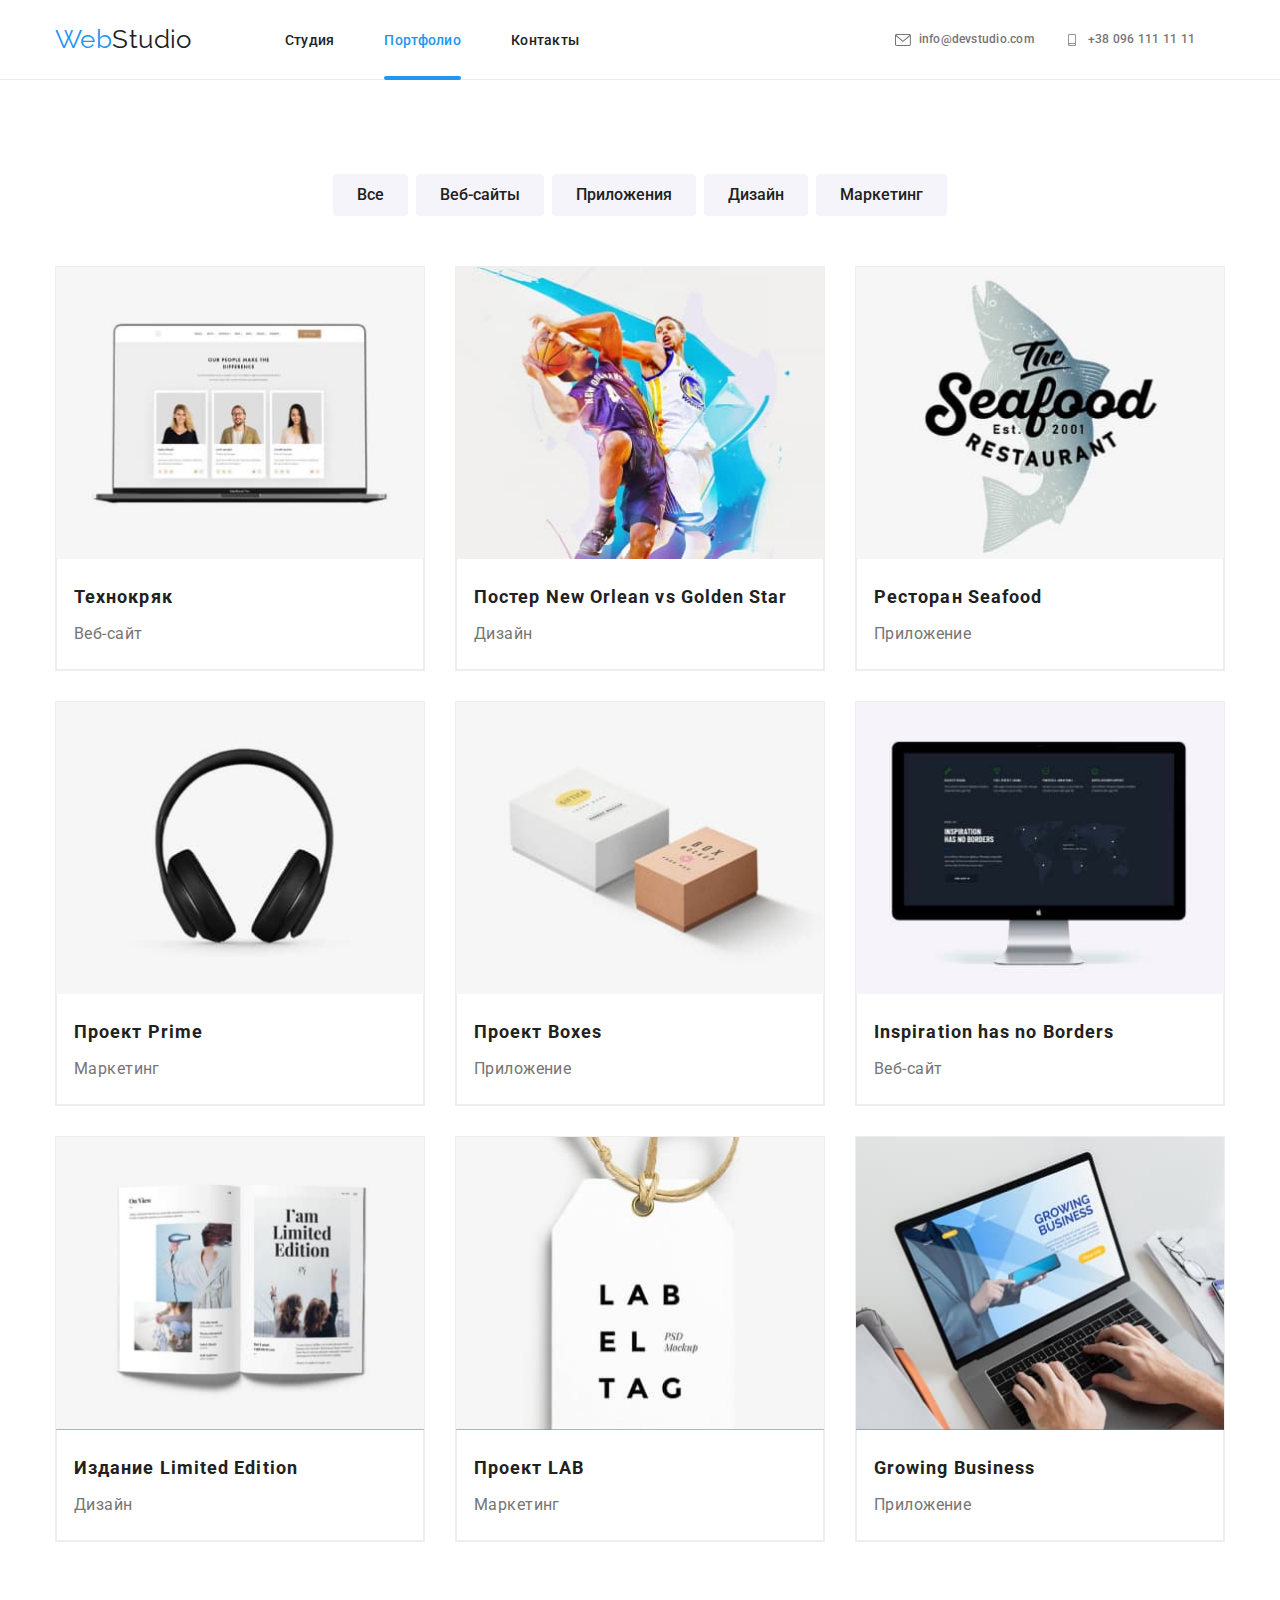
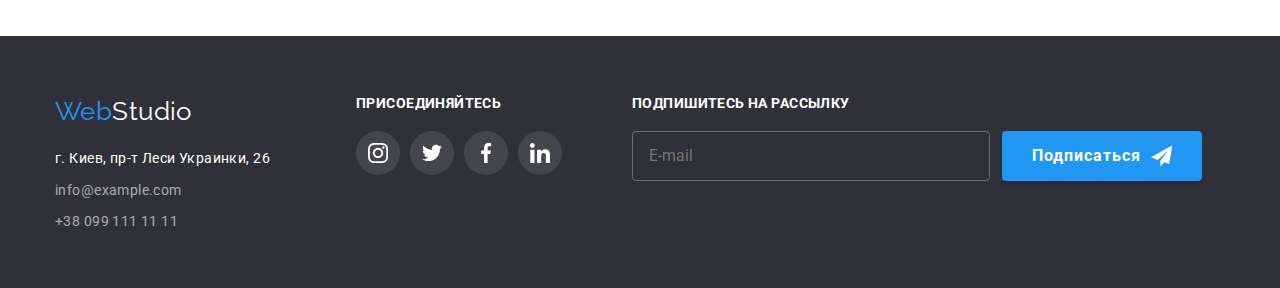
==== commit cf4e622b: "Исправление страницы Портфолио" ====
--- a/portfolio.html
+++ b/portfolio.html
@@ -179,7 +179,7 @@
                     <img
                       src="./images-portfolio/portfolio1-mob.jpg"
                       alt="Технокряк"
-                      width="370"
+                      width="450"
                     />
                   </picture>
                   <div class="projects__modal">
@@ -228,7 +228,7 @@
                     <img
                       src="./images-portfolio/portfolio2-mob.jpg"
                       alt="Постер"
-                      width="370"
+                      width="450"
                     />
                   </picture>
                   <div class="projects__modal">
@@ -278,7 +278,7 @@
                     <img
                       src="./images-portfolio/portfolio3-mob.jpg"
                       alt="Ресторан"
-                      width="370"
+                      width="450"
                     />
                   </picture>
                   <div class="projects__modal">
@@ -326,7 +326,7 @@
                     <img
                       src="./images-portfolio/portfolio4-mob.jpg"
                       alt="Проект Prime"
-                      width="370"
+                      width="450"
                     />
                   </picture>
                   <div class="projects__modal">
@@ -374,7 +374,7 @@
                     <img
                       src="./images-portfolio/portfolio5-mob.jpg"
                       alt="Проект Boxes"
-                      width="370"
+                      width="450"
                     />
                   </picture>
                   <div class="projects__modal">
@@ -422,7 +422,7 @@
                     <img
                       src="./images-portfolio/portfolio6-mob.jpg"
                       alt="Без границ"
-                      width="370"
+                      width="450"
                     />
                   </picture>
                   <div class="projects__modal">
@@ -472,7 +472,7 @@
                     <img
                       src="./images-portfolio/portfolio7-mob.jpg"
                       alt="Издание"
-                      width="370"
+                      width="450"
                     />
                   </picture>
                   <div class="projects__modal">
@@ -522,7 +522,7 @@
                     <img
                       src="./images-portfolio/portfolio8-mob.jpg"
                       alt="Проект LAB"
-                      width="370"
+                      width="450"
                     />
                   </picture>
                   <div class="projects__modal">
@@ -570,7 +570,7 @@
                     <img
                       src="./images-portfolio/portfolio9-mob.jpg"
                       alt="Бизнес"
-                      width="370"
+                      width="450"
                     />
                   </picture>
                   <div class="projects__modal">
--- a/css/main.min.css
+++ b/css/main.min.css
@@ -1,2 +1,2 @@
-:root{--primary-text-color: #757575;--title-text-color: #212121;--accent-color: #2196f3;--background-button: #188ce8;--white-color: #ffffff;--background-color: #e5e5e5;--hero-background-color: #2f303a;--second-accent-color: #000000;--grid-background: #f5f4fa;--icon-color: #afb1b8}body{background-color:var(--title-color);color:var(--primary-text-color);font-family:Roboto, sans-serif;letter-spacing:0.03em;font-weight:400;font-size:14px;line-height:1.7}img{display:block;max-width:100%;height:auto}.list{list-style:none;padding:0;margin:0}h1,h2,h3,p,ul{margin-top:0;margin-bottom:0}a{text-decoration:none}.web{color:var(--accent-color)}.section{padding:60px 0px}@media screen and (min-width: 1200px){.section{padding:94px 0px}}.works__title,.team__title,.clients__title{text-align:center;margin-bottom:30px}@media screen and (min-width: 1200px){.works__title,.team__title,.clients__title{font-weight:700;font-size:36px;line-height:1.2;letter-spacing:.03em;margin-bottom:50px}}.section .title{color:var(--title-text-color)}.title--dark-color{color:var(--title-text-color)}.title--light-color{color:var(--white-color)}.container{width:100%;margin:0 auto;padding-left:15px;padding-right:15px}@media screen and (min-width: 480px){.container{width:480px}}@media screen and (min-width: 768px){.container{width:768px}}@media screen and (min-width: 1200px){.container{width:1200px}}.header-container{display:flex;align-items:center;max-height:80px}@media screen and (min-width: 768px){.header-container{display:flex;padding-top:20px;padding-bottom:20px}}@media screen and (min-width: 1200px){.header-container{display:flex;justify-content:space-between;padding-top:25px;padding-bottom:25px}}.header{border-bottom:1px solid #ececec;max-height:80px}.header__navigation{display:flex;align-items:center}.header__list{display:none}@media screen and (min-width: 768px){.header__list{display:flex}}@media screen and (min-width: 1200px){.header__list{display:flex}}.header .logo{color:var(--second-accent-color);display:block;font-family:Raleway;font-size:24px;line-height:1.1;text-decoration:none;padding-top:16px;padding-bottom:16px}.header .logo:hover,.header .logo:focus{color:var(--accent-color)}.header .logo--dark{color:var(--title-text-color)}.header .logo--light{color:var(--white-color)}@media screen and (min-width: 768px){.header .logo{margin-right:88px}}@media screen and (min-width: 1200px){.header .logo{margin-right:93px;font-size:26px;line-height:1.2}}.header__item{display:flex;margin-left:50px}.header__item:first-child{margin-left:0px}.header__link{display:block;color:var(--primary-text-color);letter-spacing:0.02em;padding-top:32px;padding-bottom:32px;position:relative;transition:color 250ms cubic-bezier(0.4, 0, 0.2, 1)}.header__link:hover,.header__link:focus{color:var(--accent-color)}.header__link,.header__link.current{color:var(--title-text-color);font-weight:500;font-size:14px;line-height:1.2;text-decoration:none;transition-property:color;transition-duration:250ms;transition-timing-function:cubic-bezier(0.4, 0, 0.2, 1)}.header__contacts-link:hover,.header__contacts-link:focus{color:var(--accent-color)}.header__link.current{color:var(--accent-color)}.header__link.current::after{content:"";width:100%;height:4px;border-radius:2px;background-color:var(--accent-color);position:absolute;left:0;bottom:0}.header__contacts{font-weight:500;font-size:14px;line-height:1.1;letter-spacing:.02em;color:var(--title-text-color);text-decoration:none;transition-property:color;transition-duration:250ms;transition-timing-function:cubic-bezier(0.4, 0, 0.2, 1);display:none;margin-left:auto}@media screen and (min-width: 768px){.header__contacts{display:block;font-weight:500;font-size:12px;line-height:1.15;letter-spacing:.02em;margin-left:84px}}@media screen and (min-width: 1200px){.header__contacts{display:flex;align-items:center;margin-left:0px;padding-top:7px;padding-bottom:7px}}.header__contacts-item{display:flex}@media screen and (min-width: 768px) and (max-width: 1200px){.header__contacts-item{margin-bottom:10px}.header__contacts-item:last-child{margin-bottom:0px}}@media screen and (min-width: 1200px){.header__contacts-item{margin-right:30px;margin-bottom:0}}.header__contacts-link{color:var(--primary-text-color);text-decoration:none;display:flex;align-items:center;transition:color 250ms cubic-bezier(0.4, 0, 0.2, 1)}.header__contacts-icon{fill:currentColor;margin-right:8px;width:14px;height:10px}@media screen and (min-width: 1200px){.header__contacts-icon{width:16px;height:12px}}.header .icon-mail{width:14px;height:10px}@media screen and (min-width: 1200px){.header .icon-mail{width:16px;height:12px}}.header .icon-phone{width:10px;height:14px}@media screen and (min-width: 1200px){.header .icon-phone{height:16px}}.header .modal-menu{visibility:hidden;opacity:0;display:flex;flex-direction:column;justify-content:space-between;background-color:#fff;position:fixed;top:0;left:50%;transform:translate(-50%);width:100vw;height:100vh;padding:48px 40px;z-index:1}@media screen and (min-widht: 768px){.header .modal-menu{display:none}}@media screen and (min-widht: 1200px){.header .modal-menu{display:none}}.header .modal-menu.is-open{visibility:visible;pointer-events:all;opacity:1}.header .modal-menu__list{font-weight:500;font-size:40px;line-height:1.1;letter-spacing:0.02em;color:var(--title-text-color)}.header .modal-menu__item{margin-bottom:32px}.header .modal-menu__contacts-link{color:var(--primary-text-color)}.header .modal-menu__contacts .tel{font-size:34px;color:var(--accent-color)}.header .modal-menu__contacts:last-child{margin-bottom:0}.header .modal-menu__link{color:var(--title-text-color)}.header .modal-menu__link--current{color:var(--accent-color)}.header .menu-btn-icon:active{fill:var(--accent-color)}.header .menu-btn{border:none;background-color:transparent;padding:0;margin-left:auto;display:block;z-index:10}@media screen and (min-width: 768px){.header .menu-btn{display:none}}@media screen and (min-width: 1200px){.header .menu-btn{display:none}}.header .menu-btn-icon{display:block}.header .icon-close{display:none}.header .menu-btn.is-open .icon-close{display:block}.header .menu-btn.is-open .icon-open{display:none}.modal-menu{visibility:hidden;opacity:0;display:flex;flex-direction:column;justify-content:space-between;background-color:#fff;position:fixed;top:0;left:50%;transform:translate(-50%);width:100vw;height:100vh;padding:48px 40px;z-index:1}@media screen and (min-width: 768px){.modal-menu{display:none}}@media screen and (min-width: 1200px){.modal-menu{display:none}}.modal-menu.is-open{visibility:visible;pointer-events:all;opacity:1}.modal-menu__list{font-weight:500;font-size:40px;line-height:1.1;letter-spacing:0.02em;color:var(--title-text-color)}.modal-menu__item{margin-bottom:32px}.modal-menu__item:last-child{margin-bottom:0}.modal-menu__contacts{font-weight:500;font-size:24px;line-height:1.1;letter-spacing:0.03em;color:var(--primary-text-color);margin-bottom:32px}.modal-menu__contacts-item{padding-bottom:32px}.modal-menu__contacts-link{color:var(--primary-text-color)}.modal-menu__contacts .tel{font-size:34px;color:var(--accent-color)}.modal-menu__contacts:last-child{margin-bottom:0}.modal-menu__link{color:var(--title-text-color)}.modal-menu__link--current{color:var(--accent-color)}.menu-btn-icon:active{fill:var(--accent-color)}.socials{display:flex;flex-wrap:wrap;font-weight:500;font-style:18px;line-height:22px;letter-spacing:0.02em;color:var(--accent-color)}.socials__link{color:currentColor}.socials__item{margin-right:20px}.socials__item:last-child{margin-right:0}.socials__item:not(:last-child)::after{content:" ";display:block;height:100%;width:1px;background-color:rgba(33,33,33,0.2);position:absolute;top:0;right:-10px}.hero{width:100%;display:flex;height:400px;padding-top:118px;padding-bottom:118px;text-align:center;border:1px solid #ececec}@media screen and (min-width: 1199px){.hero{height:600px;padding-top:200px;padding-bottom:200px}}.hero__container{height:400px}.hero__title{font-weight:900;font-size:26px;line-height:1.6;color:var(--white-color);letter-spacing:0.06em;text-transform:uppercase;margin-bottom:30px;padding-left:45px;padding-right:45px}@media screen and (min-width: 768px){.hero__title{min-width:360px;padding-left:188px;padding-right:188px}}@media screen and (min-width: 1200px){.hero__title{min-width:696px;padding-left:236px;padding-right:236px;font-size:44px;line-height:1.4;text-align:center}}.hero__button{display:inline-block;border-radius:4px;border:4px transparent;color:var(--white-color);background-color:var(--background-button);min-width:200px;height:50px;font-family:inherit;font-weight:700;font-size:16px;line-height:1.87;cursor:pointer;transition:color 250ms cubic-bezier(0.4, 0, 0.2, 1),background-color 250ms cubic-bezier(0.4, 0, 0.2, 1)}.hero__button:hover,.hero__button:focus{color:var(--accent-color);background-color:var(--white-color)}.hero.section{margin-left:auto;margin-right:auto;max-width:1600px;background-color:var(--hero-background-color);background-image:linear-gradient(rgba(47,48,58,0.4), rgba(47,48,58,0.4)),url(../images-studio/hero-bg-mob.jpg);background-repeat:no-repeat;background-size:cover;background-position:center}@media screen and (min-device-pixel-ratio: 2), screen and (-moz-min-device-pixel-ratio: 2), screen and (-o-min-device-pixel-ratio: 2 / 1), screen and (-webkit-min-device-pixel-ratio: 2), screen and (min-resolution: 192dpi), screen and (min-resolution: 2dppx){.hero.section{background-image:linear-gradient(rgba(47,48,58,0.4), rgba(47,48,58,0.4)),url(../images-studio/hero-bg@2x-mob.jpg)}}@media screen and (min-width: 768px){.hero.section{background-color:var(--hero-background-color);background-image:linear-gradient(rgba(47,48,58,0.4), rgba(47,48,58,0.4)),url(../images-studio/hero-bg-tab.jpg)}}@media screen and (min-width: 768px) and (min-device-pixel-ratio: 2), screen and (min-width: 768px) and (-moz-min-device-pixel-ratio: 2), screen and (min-width: 768px) and (-o-min-device-pixel-ratio: 2 / 1), screen and (min-width: 768px) and (-webkit-min-device-pixel-ratio: 2), screen and (min-width: 768px) and (min-resolution: 192dpi), screen and (min-width: 768px) and (min-resolution: 2dppx){.hero.section{background-image:linear-gradient(rgba(47,48,58,0.4), rgba(47,48,58,0.4)),url(../images-studio/hero-bg@2x-tab.jpg)}}@media screen and (min-width: 1200px){.hero.section{margin-left:auto;margin-right:auto;max-width:1600px;background-color:var(--hero-background-color);background-image:linear-gradient(rgba(47,48,58,0.4), rgba(47,48,58,0.4)),url(../images-studio/hero-bg-desk.jpg)}}@media screen and (min-width: 1200px) and (min-device-pixel-ratio: 2), screen and (min-width: 1200px) and (-moz-min-device-pixel-ratio: 2), screen and (min-width: 1200px) and (-o-min-device-pixel-ratio: 2 / 1), screen and (min-width: 1200px) and (-webkit-min-device-pixel-ratio: 2), screen and (min-width: 1200px) and (min-resolution: 192dpi), screen and (min-width: 1200px) and (min-resolution: 2dppx){.hero.section{background-image:linear-gradient(rgba(47,48,58,0.4), rgba(47,48,58,0.4)),url(../images-studio/hero-bg@2x-desk.jpg)}}@media screen and (min-width: 768px){.feature__list{display:flex;flex-wrap:wrap;margin-bottom:-30px;margin-left:-30px}}@media screen and (min-width: 1200px){.feature__list{display:flex;flex-wrap:nowrap;margin-bottom:0}}.feature__item{max-width:450px;margin-bottom:30px}.feature__item:last-child{margin-bottom:0px}@media screen and (min-width: 768px){.feature__item{max-width:354px;margin-left:30px}}@media screen and (min-width: 1200px){.feature__item{max-width:270px;margin-bottom:0px}}.feature__title{color:var(--title-text-color);font-weight:700;font-size:14px;line-height:1.2;letter-spacing:.03em;text-align:center;text-transform:uppercase;margin-bottom:10px}@media screen and (min-width: 768px){.feature__title{text-align:start}}.feature__text{color:var(--text-color);font-size:14px;line-height:1.7}.feature__box{margin-bottom:30px;height:120px;display:flex;justify-content:center;align-items:center;background:#f5f4fa;border-radius:4px}.feature__icon{width:70px;height:70px}.work{padding-top:0px}@media screen and (max-width: 1199px){.work.visually-hidden{display:none}}.work__title{color:var(--title-text-color);font-weight:700;font-size:36px;line-height:1.2;text-align:center;margin-bottom:50px}@media screen and (min-width: 1200px){.work__title{font-weight:700;font-size:36px;line-height:1.2;letter-spacing:.03em;margin-bottom:50px}}.work__list{display:flex;justify-content:space-between}.work__item{position:relative;display:flex;justify-content:center;align-items:center}.work__item:last-child{margin-right:0}.work__mission{display:block;position:absolute;background-color:rgba(47,48,58,0.8);height:70px;width:370px;top:50%;left:50%;transform:translate(-50%, 110%)}.work__mission-title{font-style:normal;font-weight:700;font-size:14px;line-height:16px;text-align:center;letter-spacing:0.03em;text-transform:uppercase;color:#ffffff;align-items:center;padding:27px 82px 27px 83px}.team{background-color:#f5f4fa;margin-bottom:0}.team__title{color:var(--title-text-color);font-weight:700;font-size:28px;line-height:1.2;text-align:center;margin-bottom:30px}@media screen and (min-width: 1200px){.team__title{font-size:36px;line-height:1.16}}@media screen and (min-width: 768px){.team__list{display:flex;flex-wrap:wrap;justify-content:center}}@media screen and (min-width: 1200px){.team__list{flex-wrap:nowrap}}.team__item{max-width:450px;background-color:var(--white-color);margin-bottom:30px;border-radius:0px 0px 4px 4px;box-shadow:0px 1px 3px rgba(0,0,0,0.12),0px 1px 1px rgba(0,0,0,0.14),0px 2px 1px rgba(0,0,0,0.2)}.team__item:last-child{margin-bottom:0}@media screen and (min-width: 768px){.team__item{max-width:354px;margin-right:30px;margin-bottom:30px}.team__item:nth-child(2n){margin-right:0}.team__item:nth-last-child(-n+2){margin-bottom:0}}@media screen and (min-width: 1200px){.team__item{margin-bottom:0;max-width:270px}.team__item:not(:last-child){margin-right:30px}}.team__wrap{border-radius:0px 0px 4px 4px;padding-top:30px;padding-bottom:24px}.team__list-title{color:var(--title-text-color);font-weight:500;font-size:16px;line-height:1.19;text-align:center;margin-bottom:10px}.team__list-position{color:var(--text-color);font-size:16px;line-height:1.19;text-align:center;margin-bottom:16px}.team__social-list{display:flex;justify-content:center;align-items:center}.team__social-item+.team__social-item{margin-left:10px}.team__social-link{width:44px;height:44px;background-color:#ffffff;border-radius:50%;display:flex;justify-content:center;align-items:center;color:var(--icon-color);transition:background-color 250ms cubic-bezier(0.4, 0, 0.2, 1),color 250ms cubic-bezier(0.4, 0, 0.2, 1)}.team__social-link:hover,.team__social-link:focus{background-color:#2196f3;color:#ffffff}.team__social-icon{fill:currentColor}.clients{display:flex;flex-wrap:wrap;justify-content:center;margin-right:-15px}@media screen and (min-width: 1200px){.clients{flex-wrap:nowrap}}.clients__title{text-align:center;margin-bottom:50px;font-weight:700;font-size:28px;line-height:1.1;letter-spacing:.03em;color:var(--second-accent-color)}@media screen and (min-width: 1200px){.clients__title{font-weight:700;font-size:36px;line-height:1.2;letter-spacing:.03em;margin-bottom:50px}}.clients__item{margin-right:30px;margin-bottom:30px;width:calc(100% / 2 - 30px)}@media screen and (min-width: 768px){.clients__item{width:calc(100% / 3 - 30px)}}@media screen and (min-width: 1200px){.clients__item{width:calc(100% / 6 - 30px);margin-left:0px;margin-bottom:0}}.clients__link{display:flex;justify-content:center;align-items:center;min-width:210px;height:92px;border:1px solid #afb1b8;border-radius:4px;fill:#afb1b8;transition:border 250ms cubic-bezier(0.4, 0, 0.2, 1),color 250ms cubic-bezier(0.4, 0, 0.2, 1)}.clients__link:hover,.clients__link:focus{border:1px solid var(--accent-color);border-radius:4px;fill:var(--accent-color);border-color:var(--accent-color)}@media screen and (min-width: 1200px){.clients__link{min-width:176px}}.clients__icon{transition:fill 250ms cubic-bezier(0.4, 0, 0.2, 1)}.clients__icon:hover,.clients__icon:focus{fill:var(--accent-color);border-color:var(--accent-color)}.footer{background-color:var(--hero-background-color);padding-top:60px;padding-bottom:60px;height:603px}@media screen and (min-width: 768px){.footer{height:463px}}@media screen and (min-width: 768px) and (min-width: 1200px){.footer{height:252px}}.footer__container{display:flex;flex-direction:column;justify-content:center;align-items:center}@media screen and (min-width: 768px){.footer__container{flex-direction:row;flex-wrap:wrap;justify-content:space-around;align-items:baseline}}@media screen and (min-width: 1200px){.footer__container{display:flex;align-items:baseline;flex-wrap:nowrap}}.footer .logo{color:var(--white-color);display:flex;justify-content:center;font-family:Raleway;font-size:24px;line-height:1.1;text-decoration:none;margin-bottom:20px}.footer .logo:hover,.footer .logo:focus{color:var(--accent-color)}@media screen and (min-width: 1200px){.footer .logo{display:inline-block;font-size:26px;line-height:1.2}}.footer .logo-wrap{text-align:center;margin-bottom:60px}@media screen and (min-width: 768px){.footer .logo-wrap{margin-bottom:0px;margin-right:165px}}@media screen and (min-width: 1200px){.footer .logo-wrap{margin-right:70px;text-align:start;min-width:231px}}.footer .footer-wrap{margin-bottom:60px;display:flex;flex-direction:column;justify-content:center}@media screen and (min-width: 768px){.footer .footer-wrap{display:flex;flex-direction:row;justify-content:space-around;margin-bottom:60px}}@media screen and (min-width: 1200px){.footer .footer-wrap{display:flex;flex-direction:row;justify-content:space-around;margin-bottom:0px}}.footer__address,.footer__link{color:var(--white-color);font-style:normal;font-size:14px;line-height:1.7}.footer__link{color:rgba(255,255,255,0.6);display:block;text-decoration:none;margin-bottom:8px;transition-property:color;transition-duration:250ms;transition-timing-function:cubic-bezier(0.4, 0, 0.2, 1)}.footer__link:last-child{margin-bottom:0}.footer__link:hover,.footer__link:focus{color:var(--accent-color)}.footer__address{margin-bottom:8px}.footer__social-networks{text-align:center}@media screen and (min-width: 1200px){.footer__social-networks{text-align:start;margin-right:70px}}.footer__join-container{align-items:baseline;margin-left:93px;width:100%;height:86px;margin:0 auto;text-align:center}@media screen and (min-width: 768px){.footer__join-container{display:inline-block;margin:0 auto}}@media screen and (min-width: 1200px){.footer__join-container{align-self:flex-start;text-align:start}}.footer__title{font-weight:700;font-size:14px;line-height:1.1;letter-spacing:.03em;letter-spacing:0.03em;text-transform:uppercase;margin-bottom:20px;color:var(--white-color)}@media screen and (min-width: 768px){.footer__title{display:flex;flex-direction:column}}.footer__join{width:100%}@media screen and (min-width: 768px){.footer__join{width:450px;margin:0 auto}}@media screen and (min-width: 1200px){.footer__join{display:flex;margin:0}}.footer__join-button{display:flex;margin:0 auto;min-width:200px;height:50px;padding:5px 28px;background-color:var(--accent-color);box-shadow:0px 4px 4px rgba(0,0,0,0.15);border-radius:4px;border-color:transparent;font-weight:700;font-size:16px;line-height:1.87;align-items:center;text-align:start;letter-spacing:0.06em;color:var(--white-color);transition-property:border-color;transition-duration:250ms;transition-timing-function:cubic-bezier(0.4, 0, 0.2, 1)}.footer__join-button :focus{border-color:var(--accent-color)}@media screen and (min-width: 768px){.footer__label{display:flex;flex-direction:column;justify-content:center}}@media screen and (min-width: 1200px){.footer__label{margin-right:12px}}.footer__join-input{width:100%;padding-left:16px;margin-bottom:20px;height:50px;font-size:16px;line-height:1.25;background-color:transparent;border:1px solid rgba(255,255,255,0.3);filter:drop-shadow(0px 4px 4px rgba(0,0,0,0.15));border-radius:4px;color:var(--white-color)}.footer__join-input:focus{border-color:var(--accent-color)}@media screen and (min-width: 1200px){.footer__join-input{width:358px}}.footer__join-icon{margin-left:10px;fill:currentColor}.social__networks-title{color:var(--white-color);margin-bottom:20px;font-weight:700;font-size:14px;line-height:1.1;text-transform:uppercase}@media screen and (min-width: 1200px){.social__networks-title{text-align:start}}.social__networks-list{display:flex;justify-content:center;padding:0px}.social__networks-list:hover{border-color:var(--accent-color)}.social__networks-item:not(:last-child){margin-right:10px}.social__networks-link{display:flex;width:44px;height:44px;justify-content:center;align-items:center;background-color:rgba(255,255,255,0.1);border-radius:50%;transition:250ms cubic-bezier(0.4, 0, 0.2, 1)}.social__networks-link:hover,.social__networks-link:focus{background-color:var(--accent-color)}.social__networks-icon{fill:var(--white-color)}.social__networks-icon:hover,.social__networks-icon:focus{background-color:var(--accent-color)}.backdrop{position:fixed;height:100vh;width:100vw;top:0;left:50%;display:flex;align-items:center;justify-content:center;transform:translateX(-50%);background-color:rgba(0,0,0,0.2);transition:opacity 250ms cubic-bezier(0.4, 0, 0.2, 1)}.backdrop.is-hidden{opacity:0;visibility:hidden;pointer-events:none}.modal{position:absolute;top:50%;left:50%;transform:translate(-50%, -50%);min-height:581px;width:528px;background:#ffffff;box-shadow:0px 1px 3px rgba(0,0,0,0.12),0px 1px 1px rgba(0,0,0,0.14),0px 2px 1px rgba(0,0,0,0.2);border-radius:4px;transition:250ms cubic-bezier(0.4, 0, 0.2, 1);padding:40px}.modal__close-btn{position:absolute;top:8px;right:8px;padding:4px 3px 3px 3px;width:30px;height:30px;background-color:transparent;border:1px solid rgba(0,0,0,0.1);cursor:pointer;border-radius:50%;justify-content:center;text-align:center;transition:fill 250ms cubic-bezier(0.4, 0, 0.2, 1)}.modal__close-btn:hover{fill:var(--accent-color)}.modal__close-icon{position:absolute;left:17.22%;right:16.67%;top:20.67%;bottom:22.22%;color:#000;transition:fill 250ms cubic-bezier(0.4, 0, 0.2, 1)}.modal__title{font-style:normal;font-weight:700;font-size:20px;line-height:23px;text-align:center;letter-spacing:0.03em;color:var(--title-text-color);margin-bottom:20px}.modal__input{width:100%;height:40px;border:1px solid rgba(33,33,33,0.2);padding-left:25px;border-radius:4px;padding:10px;padding-left:42px;color:var(--accent-color);font-size:14px;outline:none;transition:border 250ms cubic-bezier(0.4, 0, 0.2, 1)}.modal__input:focus{border-color:var(--accent-color)}.modal__input:focus+.input-icon{fill:var(--accent-color)}.modal__field{margin-bottom:10px}.modal__label{font-style:normal;font-weight:400;font-size:12px;line-height:1.17;letter-spacing:0.01em;display:block;position:relative;margin-bottom:4px;color:var(--primary-text-color)}.modal__text{width:100%;height:120px;border:1px solid rgba(33,33,33,0.2);box-sizing:border-box;border-radius:4px;padding:10px;color:var(--accent-color);font-size:14px;outline:none;resize:none;transition:border 250ms cubic-bezier(0.4, 0, 0.2, 1)}.modal__text:focus{border-color:var(--accent-color)}.modal__check:checked+.check-text span{background-color:var(--accent-color);border-color:transparent}.modal__check.visually-hidden{visibility:hidden;position:absolute}.modal__policy{display:flex}@media screen and (min-width: 480px){.modal{width:450px}}.input-wrap{position:relative}.input-icon{position:absolute;left:12px;top:50%;transform:translateY(-50%);transition:color 250ms cubic-bezier(0.4, 0, 0.2, 1)}.check-text{display:flex;font-style:normal;font-weight:normal;font-size:14px;line-height:1.71;letter-spacing:0.03em;color:var(--primary-text-color);transition:background-color 250ms cubic-bezier(0.4, 0, 0.2, 1),border 250ms cubic-bezier(0.4, 0, 0.2, 1)}.check-text span{width:16px;height:15px;border:2px solid var(--title-text-color);border-radius:2px;margin-right:5px;display:flex;align-items:center;justify-content:center}@media screen and (min-width: 1200px){.check-text{font-size:14px;line-height:1.7;margin-left:8px}}.icon-check{fill:transparent}.check-link{font-style:normal;font-weight:400;font-size:14px;line-height:1.71;letter-spacing:0.03em;text-decoration-line:underline;color:var(--accent-color)}.submit-btn{display:block;font-weight:700;font-size:16px;line-height:1.87;letter-spacing:0.06em;align-items:center;display:block;text-align:center;color:#ffffff;background-color:var(--accent-color);padding:10px 56px;min-width:200px;margin-top:30px;margin-left:124px;margin-right:124px;justify-content:center;border-radius:4px;border:none;box-shadow:0px 1px 3px rgba(0,0,0,0.12),0px 1px 1px rgba(0,0,0,0.14),0px 2px 1px rgba(0,0,0,0.2);transition:color 250ms cubic-bezier(0.4, 0, 0.2, 1),background-color 250ms cubic-bezier(0.4, 0, 0.2, 1)}.submit-btn:hover,.submit-btn:focus{color:var(--accent-color);background-color:#ffffff}.gallery__menu{display:flex;flex-wrap:wrap;margin-bottom:40px}@media screen and (min-width: 768px){.gallery__menu{margin-bottom:30px;justify-content:center}}@media screen and (min-width: 1200px){.gallery__menu{margin-bottom:50px}}.gallery__item{margin-right:8px}.gallery__item:last-child{margin-right:0px}@media screen and (max-width: 767px){.gallery__item{margin-bottom:15px}.gallery__item:nth-last-child(-n+2){margin-bottom:0px}}.gallery__button{color:var(--title-text-color);background-color:var(--grid-background);font-family:inherit;font-weight:500;font-size:16px;line-height:1.6;padding:6px 22px;border-radius:4px;border-color:transparent;min-height:38px;cursor:pointer;transition:color 250ms cubic-bezier(0.4, 0, 0.2, 1),background-color 250ms cubic-bezier(0.4, 0, 0.2, 1)}.gallery__button:hover,.gallery__button:focus{color:var(--white-color);background-color:var(--accent-color);box-shadow:0px 4px 4px rgba(0,0,0,0.25)}.gallery__item{margin-right:8px}.gallery__item:last-child{margin-right:0px}@media screen and (max-width: 767px){.gallery__item{margin-bottom:15px}.gallery__item:nth-last-child(-n+2){margin-bottom:0px}}.projects__container{display:flex;flex-wrap:wrap}.projects__list .projects__wrap{padding:20px 24px}.projects__wrap{padding:30px 30px 16px 30px;border:1px solid #eeeeee;border-top:0px}.projects__thumb{position:relative;overflow:hidden}.projects__card{border:1px solid #eeeeee;background-color:#ffffff}.projects__card:hover .projects__modal{opacity:1;transform:translateY(0%)}.projects__modal{position:absolute;top:0;width:100%;height:100%;color:var(--white-color);background:rgba(33,150,243,0.9);padding:63px 24px;transform:translateY(100%);transition-property:background-color,color,translateY(100%);transition-duration:250ms;transition-timing-function:cubic-bezier(0.4, 0, 0.2, 1)}.projects__modal p{font-style:normal;font-weight:400;font-size:18px;line-height:1.56;letter-spacing:0.03em;color:#ffffff;transform:translateY(0%)}.projects__list{display:flex;flex-wrap:wrap}.projects__item{min-width:370px;margin-bottom:30px;transition-property:box-shadow;transition-duration:250ms;transition-timing-function:cubic-bezier(0.4, 0, 0.2, 1)}@media screen and (max-width: 767px){.projects__item:last-child{margin-bottom:0}}@media screen and (min-width: 768px){.projects__item{width:calc((100% - 60px) / 2)}.projects__item:nth-child(odd){margin-right:30px}.projects__item:last-child{margin:0}}@media screen and (min-width: 1200px){.projects__item{margin-right:30px;width:calc((100% - 90px) / 3)}.projects__item:nth-last-child(-n+3){margin-bottom:0}.projects__item:nth-child(3n){margin-right:0}}.projects__name{color:var(--title-text-color);min-width:320 px}@media screen and (min-width: 768px){.projects__name{font-weight:700;font-size:18px;line-height:2;letter-spacing:.06em;margin-bottom:4px}}.projects__info{color:var(--text-color);font-size:16px;line-height:1.87}
+:root{--primary-text-color: #757575;--title-text-color: #212121;--accent-color: #2196f3;--background-button: #188ce8;--white-color: #ffffff;--background-color: #e5e5e5;--hero-background-color: #2f303a;--second-accent-color: #000000;--grid-background: #f5f4fa;--icon-color: #afb1b8}body{background-color:var(--title-color);color:var(--primary-text-color);font-family:Roboto, sans-serif;letter-spacing:0.03em;font-weight:400;font-size:14px;line-height:1.7}img{display:block;max-width:100%;height:auto}.list{list-style:none;padding:0;margin:0}h1,h2,h3,p,ul{margin-top:0;margin-bottom:0}a{text-decoration:none}.web{color:var(--accent-color)}.section{padding:60px 0px}@media screen and (min-width: 1200px){.section{padding:94px 0px}}.works__title,.team__title,.clients__title{text-align:center;margin-bottom:30px}@media screen and (min-width: 1200px){.works__title,.team__title,.clients__title{font-weight:700;font-size:36px;line-height:1.2;letter-spacing:.03em;margin-bottom:50px}}.section .title{color:var(--title-text-color)}.title--dark-color{color:var(--title-text-color)}.title--light-color{color:var(--white-color)}.container{width:100%;margin:0 auto;padding-left:15px;padding-right:15px}@media screen and (min-width: 480px){.container{width:480px}}@media screen and (min-width: 768px){.container{width:768px}}@media screen and (min-width: 1200px){.container{width:1200px}}.header-container{display:flex;align-items:center;max-height:80px}@media screen and (min-width: 768px){.header-container{display:flex;padding-top:20px;padding-bottom:20px}}@media screen and (min-width: 1200px){.header-container{display:flex;justify-content:space-between;padding-top:25px;padding-bottom:25px}}.header{border-bottom:1px solid #ececec;max-height:80px}.header__navigation{display:flex;align-items:center}.header__list{display:none}@media screen and (min-width: 768px){.header__list{display:flex}}@media screen and (min-width: 1200px){.header__list{display:flex}}.header .logo{color:var(--second-accent-color);display:block;font-family:Raleway;font-size:24px;line-height:1.1;text-decoration:none;padding-top:16px;padding-bottom:16px}.header .logo:hover,.header .logo:focus{color:var(--accent-color)}.header .logo--dark{color:var(--title-text-color)}.header .logo--light{color:var(--white-color)}@media screen and (min-width: 768px){.header .logo{margin-right:88px}}@media screen and (min-width: 1200px){.header .logo{margin-right:93px;font-size:26px;line-height:1.2}}.header__item{display:flex;margin-left:50px}.header__item:first-child{margin-left:0px}.header__link{display:block;color:var(--primary-text-color);letter-spacing:0.02em;padding-top:32px;padding-bottom:32px;position:relative;transition:color 250ms cubic-bezier(0.4, 0, 0.2, 1)}.header__link:hover,.header__link:focus{color:var(--accent-color)}.header__link,.header__link.current{color:var(--title-text-color);font-weight:500;font-size:14px;line-height:1.2;text-decoration:none;transition-property:color;transition-duration:250ms;transition-timing-function:cubic-bezier(0.4, 0, 0.2, 1)}.header__contacts-link:hover,.header__contacts-link:focus{color:var(--accent-color)}.header__link.current{color:var(--accent-color)}.header__link.current::after{content:"";width:100%;height:4px;border-radius:2px;background-color:var(--accent-color);position:absolute;left:0;bottom:0}.header__contacts{font-weight:500;font-size:14px;line-height:1.1;letter-spacing:.02em;color:var(--title-text-color);text-decoration:none;transition-property:color;transition-duration:250ms;transition-timing-function:cubic-bezier(0.4, 0, 0.2, 1);display:none;margin-left:auto}@media screen and (min-width: 768px){.header__contacts{display:block;font-weight:500;font-size:12px;line-height:1.15;letter-spacing:.02em;margin-left:84px}}@media screen and (min-width: 1200px){.header__contacts{display:flex;align-items:center;margin-left:0px;padding-top:7px;padding-bottom:7px}}.header__contacts-item{display:flex}@media screen and (min-width: 768px) and (max-width: 1200px){.header__contacts-item{margin-bottom:10px}.header__contacts-item:last-child{margin-bottom:0px}}@media screen and (min-width: 1200px){.header__contacts-item{margin-right:30px;margin-bottom:0}}.header__contacts-link{color:var(--primary-text-color);text-decoration:none;display:flex;align-items:center;transition:color 250ms cubic-bezier(0.4, 0, 0.2, 1)}.header__contacts-icon{fill:currentColor;margin-right:8px;width:14px;height:10px}@media screen and (min-width: 1200px){.header__contacts-icon{width:16px;height:12px}}.header .icon-mail{width:14px;height:10px}@media screen and (min-width: 1200px){.header .icon-mail{width:16px;height:12px}}.header .icon-phone{width:10px;height:14px}@media screen and (min-width: 1200px){.header .icon-phone{height:16px}}.header .modal-menu{visibility:hidden;opacity:0;display:flex;flex-direction:column;justify-content:space-between;background-color:#fff;position:fixed;top:0;left:50%;transform:translate(-50%);width:100vw;height:100vh;padding:48px 40px;z-index:1}@media screen and (min-widht: 768px){.header .modal-menu{display:none}}@media screen and (min-widht: 1200px){.header .modal-menu{display:none}}.header .modal-menu.is-open{visibility:visible;pointer-events:all;opacity:1}.header .modal-menu__list{font-weight:500;font-size:40px;line-height:1.1;letter-spacing:0.02em;color:var(--title-text-color)}.header .modal-menu__item{margin-bottom:32px}.header .modal-menu__contacts-link{color:var(--primary-text-color)}.header .modal-menu__contacts .tel{font-size:34px;color:var(--accent-color)}.header .modal-menu__contacts:last-child{margin-bottom:0}.header .modal-menu__link{color:var(--title-text-color)}.header .modal-menu__link--current{color:var(--accent-color)}.header .menu-btn-icon:active{fill:var(--accent-color)}.header .menu-btn{border:none;background-color:transparent;padding:0;margin-left:auto;display:block;z-index:10}@media screen and (min-width: 768px){.header .menu-btn{display:none}}@media screen and (min-width: 1200px){.header .menu-btn{display:none}}.header .menu-btn-icon{display:block}.header .icon-close{display:none}.header .menu-btn.is-open .icon-close{display:block}.header .menu-btn.is-open .icon-open{display:none}.modal-menu{visibility:hidden;opacity:0;display:flex;flex-direction:column;justify-content:space-between;background-color:#fff;position:fixed;top:0;left:50%;transform:translate(-50%);width:100vw;height:100vh;padding:48px 40px;z-index:1}@media screen and (min-width: 768px){.modal-menu{display:none}}@media screen and (min-width: 1200px){.modal-menu{display:none}}.modal-menu.is-open{visibility:visible;pointer-events:all;opacity:1}.modal-menu__list{font-weight:500;font-size:40px;line-height:1.1;letter-spacing:0.02em;color:var(--title-text-color)}.modal-menu__item{margin-bottom:32px}.modal-menu__item:last-child{margin-bottom:0}.modal-menu__contacts{font-weight:500;font-size:24px;line-height:1.1;letter-spacing:0.03em;color:var(--primary-text-color);margin-bottom:32px}.modal-menu__contacts-item{padding-bottom:32px}.modal-menu__contacts-link{color:var(--primary-text-color)}.modal-menu__contacts .tel{font-size:34px;color:var(--accent-color)}.modal-menu__contacts:last-child{margin-bottom:0}.modal-menu__link{color:var(--title-text-color)}.modal-menu__link--current{color:var(--accent-color)}.menu-btn-icon:active{fill:var(--accent-color)}.socials{display:flex;flex-wrap:wrap;font-weight:500;font-style:18px;line-height:22px;letter-spacing:0.02em;color:var(--accent-color)}.socials__link{color:currentColor}.socials__item{margin-right:20px}.socials__item:last-child{margin-right:0}.socials__item:not(:last-child)::after{content:" ";display:block;height:100%;width:1px;background-color:rgba(33,33,33,0.2);position:absolute;top:0;right:-10px}.hero{width:100%;display:flex;height:400px;padding-top:118px;padding-bottom:118px;text-align:center;border:1px solid #ececec}@media screen and (min-width: 1199px){.hero{height:600px;padding-top:200px;padding-bottom:200px}}.hero__container{height:400px}.hero__title{font-weight:900;font-size:26px;line-height:1.6;color:var(--white-color);letter-spacing:0.06em;text-transform:uppercase;margin-bottom:30px;padding-left:45px;padding-right:45px}@media screen and (min-width: 768px){.hero__title{min-width:360px;padding-left:188px;padding-right:188px}}@media screen and (min-width: 1200px){.hero__title{min-width:696px;padding-left:236px;padding-right:236px;font-size:44px;line-height:1.4;text-align:center}}.hero__button{display:inline-block;border-radius:4px;border:4px transparent;color:var(--white-color);background-color:var(--background-button);min-width:200px;height:50px;font-family:inherit;font-weight:700;font-size:16px;line-height:1.87;cursor:pointer;transition:color 250ms cubic-bezier(0.4, 0, 0.2, 1),background-color 250ms cubic-bezier(0.4, 0, 0.2, 1)}.hero__button:hover,.hero__button:focus{color:var(--accent-color);background-color:var(--white-color)}.hero.section{margin-left:auto;margin-right:auto;max-width:1600px;background-color:var(--hero-background-color);background-image:linear-gradient(rgba(47,48,58,0.4), rgba(47,48,58,0.4)),url(../images-studio/hero-bg-mob.jpg);background-repeat:no-repeat;background-size:cover;background-position:center}@media screen and (min-device-pixel-ratio: 2), screen and (-moz-min-device-pixel-ratio: 2), screen and (-o-min-device-pixel-ratio: 2 / 1), screen and (-webkit-min-device-pixel-ratio: 2), screen and (min-resolution: 192dpi), screen and (min-resolution: 2dppx){.hero.section{background-image:linear-gradient(rgba(47,48,58,0.4), rgba(47,48,58,0.4)),url(../images-studio/hero-bg@2x-mob.jpg)}}@media screen and (min-width: 768px){.hero.section{background-color:var(--hero-background-color);background-image:linear-gradient(rgba(47,48,58,0.4), rgba(47,48,58,0.4)),url(../images-studio/hero-bg-tab.jpg)}}@media screen and (min-width: 768px) and (min-device-pixel-ratio: 2), screen and (min-width: 768px) and (-moz-min-device-pixel-ratio: 2), screen and (min-width: 768px) and (-o-min-device-pixel-ratio: 2 / 1), screen and (min-width: 768px) and (-webkit-min-device-pixel-ratio: 2), screen and (min-width: 768px) and (min-resolution: 192dpi), screen and (min-width: 768px) and (min-resolution: 2dppx){.hero.section{background-image:linear-gradient(rgba(47,48,58,0.4), rgba(47,48,58,0.4)),url(../images-studio/hero-bg@2x-tab.jpg)}}@media screen and (min-width: 1200px){.hero.section{margin-left:auto;margin-right:auto;max-width:1600px;background-color:var(--hero-background-color);background-image:linear-gradient(rgba(47,48,58,0.4), rgba(47,48,58,0.4)),url(../images-studio/hero-bg-desk.jpg)}}@media screen and (min-width: 1200px) and (min-device-pixel-ratio: 2), screen and (min-width: 1200px) and (-moz-min-device-pixel-ratio: 2), screen and (min-width: 1200px) and (-o-min-device-pixel-ratio: 2 / 1), screen and (min-width: 1200px) and (-webkit-min-device-pixel-ratio: 2), screen and (min-width: 1200px) and (min-resolution: 192dpi), screen and (min-width: 1200px) and (min-resolution: 2dppx){.hero.section{background-image:linear-gradient(rgba(47,48,58,0.4), rgba(47,48,58,0.4)),url(../images-studio/hero-bg@2x-desk.jpg)}}@media screen and (min-width: 768px){.feature__list{display:flex;flex-wrap:wrap;margin-bottom:-30px;margin-left:-30px}}@media screen and (min-width: 1200px){.feature__list{display:flex;flex-wrap:nowrap;margin-bottom:0}}.feature__item{max-width:450px;margin-bottom:30px}.feature__item:last-child{margin-bottom:0px}@media screen and (min-width: 768px){.feature__item{max-width:354px;margin-left:30px}}@media screen and (min-width: 1200px){.feature__item{max-width:270px;margin-bottom:0px}}.feature__title{color:var(--title-text-color);font-weight:700;font-size:14px;line-height:1.2;letter-spacing:.03em;text-align:center;text-transform:uppercase;margin-bottom:10px}@media screen and (min-width: 768px){.feature__title{text-align:start}}.feature__text{color:var(--text-color);font-size:14px;line-height:1.7}.feature__box{margin-bottom:30px;height:120px;display:flex;justify-content:center;align-items:center;background:#f5f4fa;border-radius:4px}.feature__icon{width:70px;height:70px}.work{padding-top:0px}@media screen and (max-width: 1199px){.work.visually-hidden{display:none}}.work__title{color:var(--title-text-color);font-weight:700;font-size:36px;line-height:1.2;text-align:center;margin-bottom:50px}@media screen and (min-width: 1200px){.work__title{font-weight:700;font-size:36px;line-height:1.2;letter-spacing:.03em;margin-bottom:50px}}.work__list{display:flex;justify-content:space-between}.work__item{position:relative;display:flex;justify-content:center;align-items:center}.work__item:last-child{margin-right:0}.work__mission{display:block;position:absolute;background-color:rgba(47,48,58,0.8);height:70px;width:370px;top:50%;left:50%;transform:translate(-50%, 110%)}.work__mission-title{font-style:normal;font-weight:700;font-size:14px;line-height:16px;text-align:center;letter-spacing:0.03em;text-transform:uppercase;color:#ffffff;align-items:center;padding:27px 82px 27px 83px}.team{background-color:#f5f4fa;margin-bottom:0}.team__title{color:var(--title-text-color);font-weight:700;font-size:28px;line-height:1.2;text-align:center;margin-bottom:30px}@media screen and (min-width: 1200px){.team__title{font-size:36px;line-height:1.16}}@media screen and (min-width: 768px){.team__list{display:flex;flex-wrap:wrap;justify-content:center}}@media screen and (min-width: 1200px){.team__list{flex-wrap:nowrap}}.team__item{max-width:450px;background-color:var(--white-color);margin-bottom:30px;border-radius:0px 0px 4px 4px;box-shadow:0px 1px 3px rgba(0,0,0,0.12),0px 1px 1px rgba(0,0,0,0.14),0px 2px 1px rgba(0,0,0,0.2)}.team__item:last-child{margin-bottom:0}@media screen and (min-width: 768px){.team__item{max-width:354px;margin-right:30px;margin-bottom:30px}.team__item:nth-child(2n){margin-right:0}.team__item:nth-last-child(-n+2){margin-bottom:0}}@media screen and (min-width: 1200px){.team__item{margin-bottom:0;max-width:270px}.team__item:not(:last-child){margin-right:30px}}.team__wrap{border-radius:0px 0px 4px 4px;padding-top:30px;padding-bottom:24px}.team__list-title{color:var(--title-text-color);font-weight:500;font-size:16px;line-height:1.19;text-align:center;margin-bottom:10px}.team__list-position{color:var(--text-color);font-size:16px;line-height:1.19;text-align:center;margin-bottom:16px}.team__social-list{display:flex;justify-content:center;align-items:center}.team__social-item+.team__social-item{margin-left:10px}.team__social-link{width:44px;height:44px;background-color:#ffffff;border-radius:50%;display:flex;justify-content:center;align-items:center;color:var(--icon-color);transition:background-color 250ms cubic-bezier(0.4, 0, 0.2, 1),color 250ms cubic-bezier(0.4, 0, 0.2, 1)}.team__social-link:hover,.team__social-link:focus{background-color:#2196f3;color:#ffffff}.team__social-icon{fill:currentColor}.clients{display:flex;flex-wrap:wrap;justify-content:center}@media screen and (min-width: 1200px){.clients{flex-wrap:nowrap}}.clients__title{text-align:center;margin-bottom:50px;font-weight:700;font-size:28px;line-height:1.1;letter-spacing:.03em;color:var(--second-accent-color)}@media screen and (min-width: 1200px){.clients__title{font-weight:700;font-size:36px;line-height:1.2;letter-spacing:.03em;margin-bottom:50px}}.clients__item{margin-right:30px;margin-bottom:30px;width:calc(100% / 2 - 30px)}@media screen and (min-width: 768px){.clients__item{width:calc(100% / 3 - 30px)}}@media screen and (min-width: 1200px){.clients__item{width:calc(100% / 6 - 30px);margin-left:0px;margin-bottom:0}}.clients__link{display:flex;justify-content:center;align-items:center;min-width:210px;height:92px;border:1px solid #afb1b8;border-radius:4px;fill:#afb1b8;transition:border 250ms cubic-bezier(0.4, 0, 0.2, 1),color 250ms cubic-bezier(0.4, 0, 0.2, 1)}.clients__link:hover,.clients__link:focus{border:1px solid var(--accent-color);border-radius:4px;fill:var(--accent-color);border-color:var(--accent-color)}@media screen and (min-width: 768px){.clients__link{min-width:226px}}@media screen and (min-width: 1200px){.clients__link{min-width:176px}}.clients__icon{transition:fill 250ms cubic-bezier(0.4, 0, 0.2, 1)}.clients__icon:hover,.clients__icon:focus{fill:var(--accent-color);border-color:var(--accent-color)}.footer{background-color:var(--hero-background-color);padding-top:60px;padding-bottom:60px;height:603px}@media screen and (min-width: 768px){.footer{height:463px}}@media screen and (min-width: 768px) and (min-width: 1200px){.footer{height:252px}}.footer__container{display:flex;flex-direction:column;justify-content:center;align-items:center}@media screen and (min-width: 768px){.footer__container{flex-direction:row;flex-wrap:wrap;justify-content:space-around;align-items:baseline}}@media screen and (min-width: 1200px){.footer__container{display:flex;align-items:baseline;flex-wrap:nowrap}}.footer .logo{color:var(--white-color);display:flex;justify-content:center;font-family:Raleway;font-size:24px;line-height:1.1;text-decoration:none;margin-bottom:20px}.footer .logo:hover,.footer .logo:focus{color:var(--accent-color)}@media screen and (min-width: 1200px){.footer .logo{display:inline-block;font-size:26px;line-height:1.2}}.footer .logo-wrap{text-align:center;margin-bottom:60px}@media screen and (min-width: 768px){.footer .logo-wrap{margin-bottom:0px;margin-right:165px}}@media screen and (min-width: 1200px){.footer .logo-wrap{margin-right:70px;text-align:start;min-width:231px}}.footer .footer-wrap{margin-bottom:60px;display:flex;flex-direction:column;justify-content:center}@media screen and (min-width: 768px){.footer .footer-wrap{display:flex;flex-direction:row;justify-content:space-around;margin-bottom:60px}}@media screen and (min-width: 1200px){.footer .footer-wrap{display:flex;flex-direction:row;justify-content:space-around;margin-bottom:0px}}.footer__address,.footer__link{color:var(--white-color);font-style:normal;font-size:14px;line-height:1.7}.footer__link{color:rgba(255,255,255,0.6);display:block;text-decoration:none;margin-bottom:8px;transition-property:color;transition-duration:250ms;transition-timing-function:cubic-bezier(0.4, 0, 0.2, 1)}.footer__link:last-child{margin-bottom:0}.footer__link:hover,.footer__link:focus{color:var(--accent-color)}.footer__address{margin-bottom:8px}.footer__social-networks{text-align:center}@media screen and (min-width: 1200px){.footer__social-networks{text-align:start;margin-right:70px}}.footer__join-container{align-items:baseline;margin-left:93px;width:100%;height:86px;margin:0 auto;text-align:center}@media screen and (min-width: 768px){.footer__join-container{display:inline-block;margin:0 auto}}@media screen and (min-width: 1200px){.footer__join-container{align-self:flex-start;text-align:start}}.footer__title{font-weight:700;font-size:14px;line-height:1.1;letter-spacing:.03em;letter-spacing:0.03em;text-transform:uppercase;margin-bottom:20px;color:var(--white-color)}@media screen and (min-width: 768px){.footer__title{display:flex;flex-direction:column}}.footer__join{width:100%}@media screen and (min-width: 768px){.footer__join{width:450px;margin:0 auto}}@media screen and (min-width: 1200px){.footer__join{display:flex;margin:0}}.footer__join-button{display:flex;margin:0 auto;min-width:200px;height:50px;padding:5px 28px;background-color:var(--accent-color);box-shadow:0px 4px 4px rgba(0,0,0,0.15);border-radius:4px;border-color:transparent;font-weight:700;font-size:16px;line-height:1.87;align-items:center;text-align:start;letter-spacing:0.06em;color:var(--white-color);transition-property:border-color;transition-duration:250ms;transition-timing-function:cubic-bezier(0.4, 0, 0.2, 1)}.footer__join-button :focus{border-color:var(--accent-color)}@media screen and (min-width: 768px){.footer__label{display:flex;flex-direction:column;justify-content:center}}@media screen and (min-width: 1200px){.footer__label{margin-right:12px}}.footer__join-input{width:100%;padding-left:16px;margin-bottom:20px;height:50px;font-size:16px;line-height:1.25;background-color:transparent;border:1px solid rgba(255,255,255,0.3);filter:drop-shadow(0px 4px 4px rgba(0,0,0,0.15));border-radius:4px;color:var(--white-color)}.footer__join-input:focus{border-color:var(--accent-color)}@media screen and (min-width: 1200px){.footer__join-input{width:358px}}.footer__join-icon{margin-left:10px;fill:currentColor}.social__networks-title{color:var(--white-color);margin-bottom:20px;font-weight:700;font-size:14px;line-height:1.1;text-transform:uppercase}@media screen and (min-width: 1200px){.social__networks-title{text-align:start}}.social__networks-list{display:flex;justify-content:center;padding:0px}.social__networks-list:hover{border-color:var(--accent-color)}.social__networks-item:not(:last-child){margin-right:10px}.social__networks-link{display:flex;width:44px;height:44px;justify-content:center;align-items:center;background-color:rgba(255,255,255,0.1);border-radius:50%;transition:250ms cubic-bezier(0.4, 0, 0.2, 1)}.social__networks-link:hover,.social__networks-link:focus{background-color:var(--accent-color)}.social__networks-icon{fill:var(--white-color)}.social__networks-icon:hover,.social__networks-icon:focus{background-color:var(--accent-color)}.backdrop{position:fixed;height:100vh;width:100vw;top:0;left:50%;display:flex;align-items:center;justify-content:center;transform:translateX(-50%);background-color:rgba(0,0,0,0.2);transition:opacity 250ms cubic-bezier(0.4, 0, 0.2, 1)}.backdrop.is-hidden{opacity:0;visibility:hidden;pointer-events:none}.modal{position:absolute;top:50%;left:50%;transform:translate(-50%, -50%);min-height:581px;width:528px;background:#ffffff;box-shadow:0px 1px 3px rgba(0,0,0,0.12),0px 1px 1px rgba(0,0,0,0.14),0px 2px 1px rgba(0,0,0,0.2);border-radius:4px;transition:250ms cubic-bezier(0.4, 0, 0.2, 1);padding:40px}.modal__close-btn{position:absolute;top:8px;right:8px;padding:4px 3px 3px 3px;width:30px;height:30px;background-color:transparent;border:1px solid rgba(0,0,0,0.1);cursor:pointer;border-radius:50%;justify-content:center;text-align:center;transition:fill 250ms cubic-bezier(0.4, 0, 0.2, 1)}.modal__close-btn:hover{fill:var(--accent-color)}.modal__close-icon{position:absolute;left:17.22%;right:16.67%;top:20.67%;bottom:22.22%;color:#000;transition:fill 250ms cubic-bezier(0.4, 0, 0.2, 1)}.modal__title{font-style:normal;font-weight:700;font-size:20px;line-height:23px;text-align:center;letter-spacing:0.03em;color:var(--title-text-color);margin-bottom:20px}.modal__input{width:100%;height:40px;border:1px solid rgba(33,33,33,0.2);padding-left:25px;border-radius:4px;padding:10px;padding-left:42px;color:var(--accent-color);font-size:14px;outline:none;transition:border 250ms cubic-bezier(0.4, 0, 0.2, 1)}.modal__input:focus{border-color:var(--accent-color)}.modal__input:focus+.input-icon{fill:var(--accent-color)}.modal__field{margin-bottom:10px}.modal__label{font-style:normal;font-weight:400;font-size:12px;line-height:1.17;letter-spacing:0.01em;display:block;position:relative;margin-bottom:4px;color:var(--primary-text-color)}.modal__text{width:100%;height:120px;border:1px solid rgba(33,33,33,0.2);box-sizing:border-box;border-radius:4px;padding:10px;color:var(--accent-color);font-size:14px;outline:none;resize:none;transition:border 250ms cubic-bezier(0.4, 0, 0.2, 1)}.modal__text:focus{border-color:var(--accent-color)}.modal__check:checked+.check-text span{background-color:var(--accent-color);border-color:transparent}.modal__check.visually-hidden{visibility:hidden;position:absolute}.modal__policy{display:flex}@media screen and (min-width: 480px){.modal{width:450px}}.input-wrap{position:relative}.input-icon{position:absolute;left:12px;top:50%;transform:translateY(-50%);transition:color 250ms cubic-bezier(0.4, 0, 0.2, 1)}.check-text{display:flex;font-style:normal;font-weight:normal;font-size:14px;line-height:1.71;letter-spacing:0.03em;color:var(--primary-text-color);transition:background-color 250ms cubic-bezier(0.4, 0, 0.2, 1),border 250ms cubic-bezier(0.4, 0, 0.2, 1)}.check-text span{width:16px;height:15px;border:2px solid var(--title-text-color);border-radius:2px;margin-right:5px;display:flex;align-items:center;justify-content:center}@media screen and (min-width: 1200px){.check-text{font-size:14px;line-height:1.7;margin-left:8px}}.icon-check{fill:transparent}.check-link{font-style:normal;font-weight:400;font-size:14px;line-height:1.71;letter-spacing:0.03em;text-decoration-line:underline;color:var(--accent-color)}.submit-btn{display:block;font-weight:700;font-size:16px;line-height:1.87;letter-spacing:0.06em;align-items:center;display:block;text-align:center;color:#ffffff;background-color:var(--accent-color);padding:10px 56px;min-width:200px;margin-top:30px;margin-left:124px;margin-right:124px;justify-content:center;border-radius:4px;border:none;box-shadow:0px 1px 3px rgba(0,0,0,0.12),0px 1px 1px rgba(0,0,0,0.14),0px 2px 1px rgba(0,0,0,0.2);transition:color 250ms cubic-bezier(0.4, 0, 0.2, 1),background-color 250ms cubic-bezier(0.4, 0, 0.2, 1)}.submit-btn:hover,.submit-btn:focus{color:var(--accent-color);background-color:#ffffff}.gallery__menu{display:flex;flex-wrap:wrap;margin-bottom:40px}@media screen and (min-width: 768px){.gallery__menu{margin-bottom:30px;justify-content:center}}@media screen and (min-width: 1200px){.gallery__menu{margin-bottom:50px}}.gallery__item{margin-right:8px}.gallery__item:last-child{margin-right:0px}@media screen and (max-width: 767px){.gallery__item{margin-bottom:15px}.gallery__item:nth-last-child(-n+2){margin-bottom:0px}}.gallery__button{color:var(--title-text-color);background-color:var(--grid-background);font-family:inherit;font-weight:500;font-size:16px;line-height:1.6;padding:6px 22px;border-radius:4px;border-color:transparent;min-height:38px;cursor:pointer;transition:color 250ms cubic-bezier(0.4, 0, 0.2, 1),background-color 250ms cubic-bezier(0.4, 0, 0.2, 1)}.gallery__button:hover,.gallery__button:focus{color:var(--white-color);background-color:var(--accent-color);box-shadow:0px 4px 4px rgba(0,0,0,0.25)}.gallery__item{margin-right:8px}.gallery__item:last-child{margin-right:0px}@media screen and (max-width: 767px){.gallery__item{margin-bottom:15px}.gallery__item:nth-last-child(-n+2){margin-bottom:0px}}.projects__list .projects__wrap{padding:20px 17px}.projects__wrap{border:1px solid #eeeeee;border-top:0px}.projects__thumb{position:relative;overflow:hidden}.projects__card{border:1px solid #eeeeee;background-color:#ffffff}.projects__card:hover .projects__modal{opacity:1;transform:translateY(0%)}.projects__modal{position:absolute;top:0;width:100%;height:100%;color:var(--white-color);background:rgba(33,150,243,0.9);padding:63px 24px;transform:translateY(100%);transition-property:background-color,color,translateY(100%);transition-duration:250ms;transition-timing-function:cubic-bezier(0.4, 0, 0.2, 1)}.projects__modal p{font-style:normal;font-weight:400;font-size:18px;line-height:1.56;letter-spacing:0.03em;color:#ffffff;transform:translateY(0%)}.projects__list{display:flex;flex-wrap:wrap}@media screen and (min-width: 768px){.projects__list{justify-content:unset}}@media screen and (max-width: 1200px){.projects__list{justify-content:space-around}}.projects__item{width:450px;margin-bottom:30px;transition-property:box-shadow;transition-duration:250ms;transition-timing-function:cubic-bezier(0.4, 0, 0.2, 1)}@media screen and (max-width: 767px){.projects__item:last-child{margin-bottom:0}}@media screen and (min-width: 768px){.projects__item{width:calc((100% / 2 - 30px))}.projects__item:nth-child(odd){margin-right:30px}.projects__item:last-child{margin-bottom:0}}@media screen and (min-width: 1200px){.projects__item{width:370px;margin-right:30px}.projects__item:nth-last-child(-n+3){margin-bottom:0}.projects__item:nth-child(3n){margin-right:0}}.projects__name{color:var(--title-text-color);min-width:320 px}@media screen and (min-width: 768px){.projects__name{font-weight:700;font-size:18px;line-height:2;letter-spacing:.06em;margin-bottom:4px}}.projects__info{color:var(--text-color);font-size:16px;line-height:1.87}
 /*# sourceMappingURL=main.min.css.map */